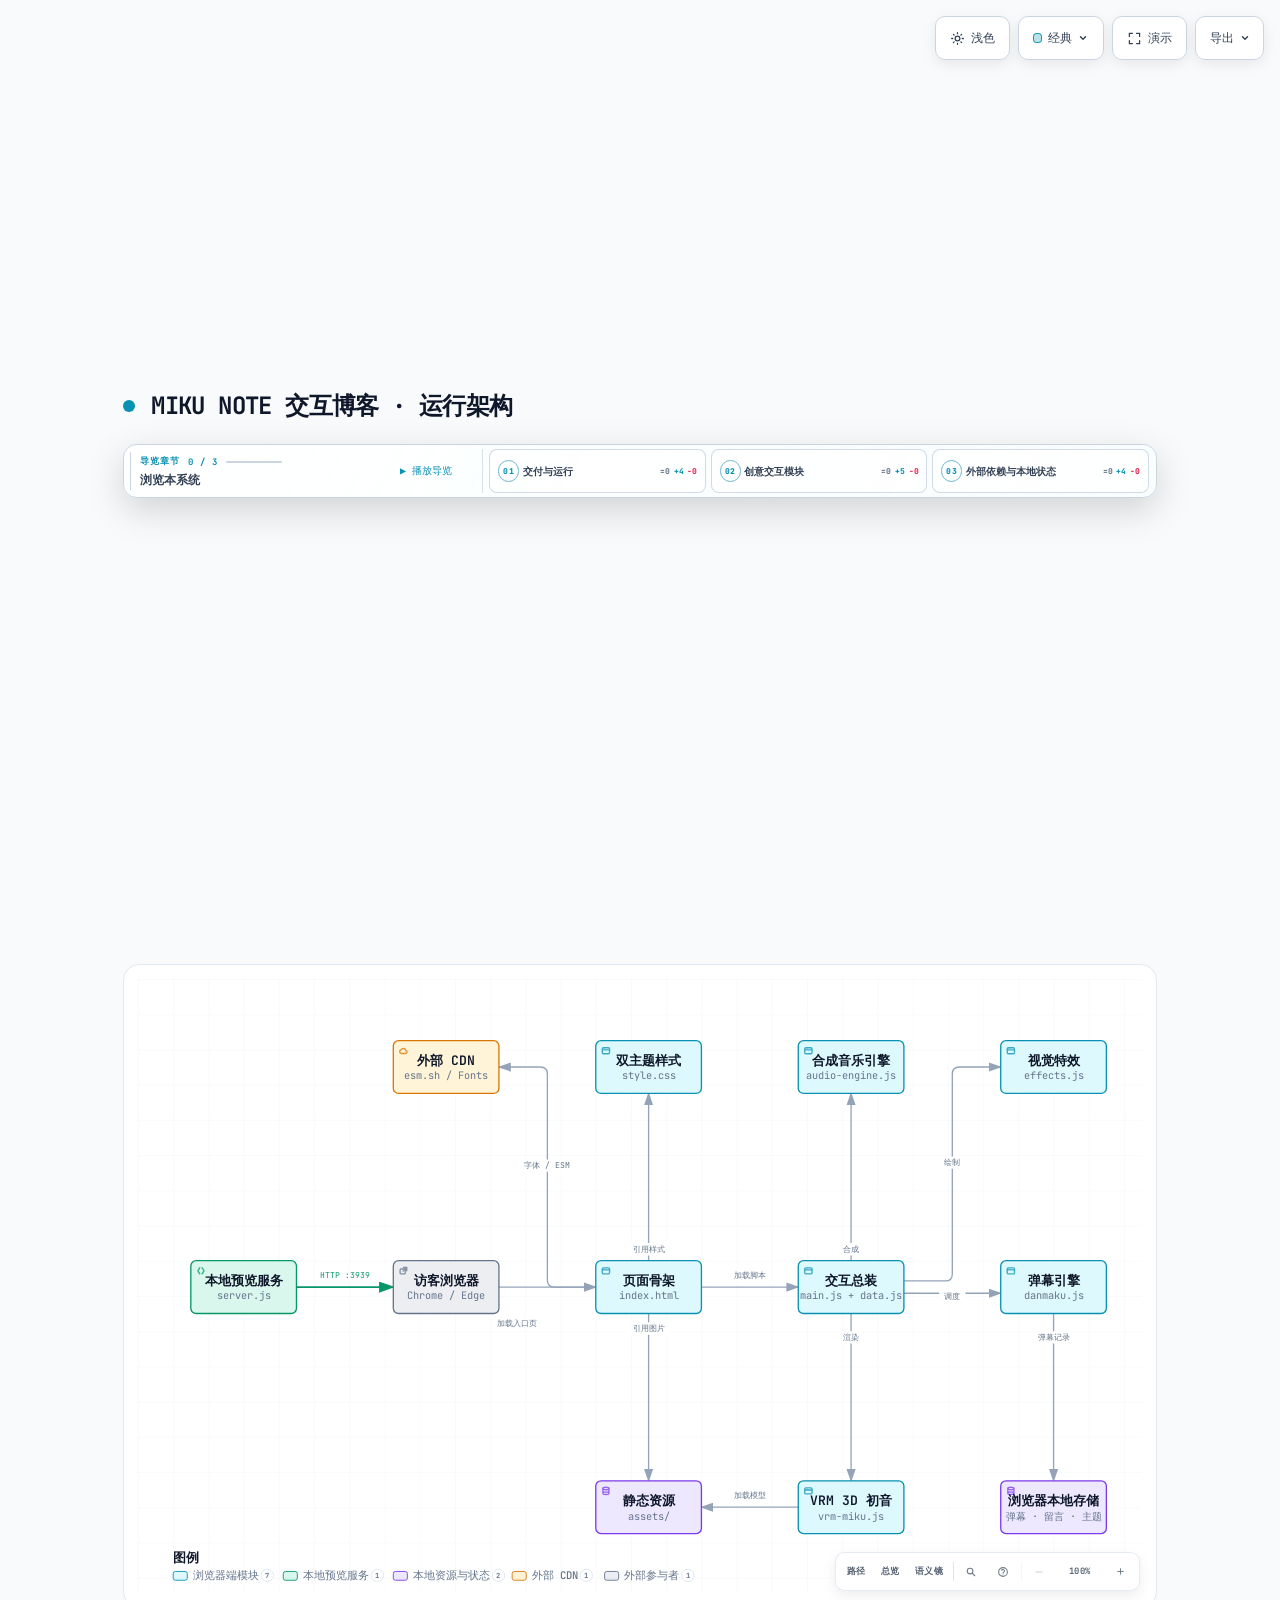
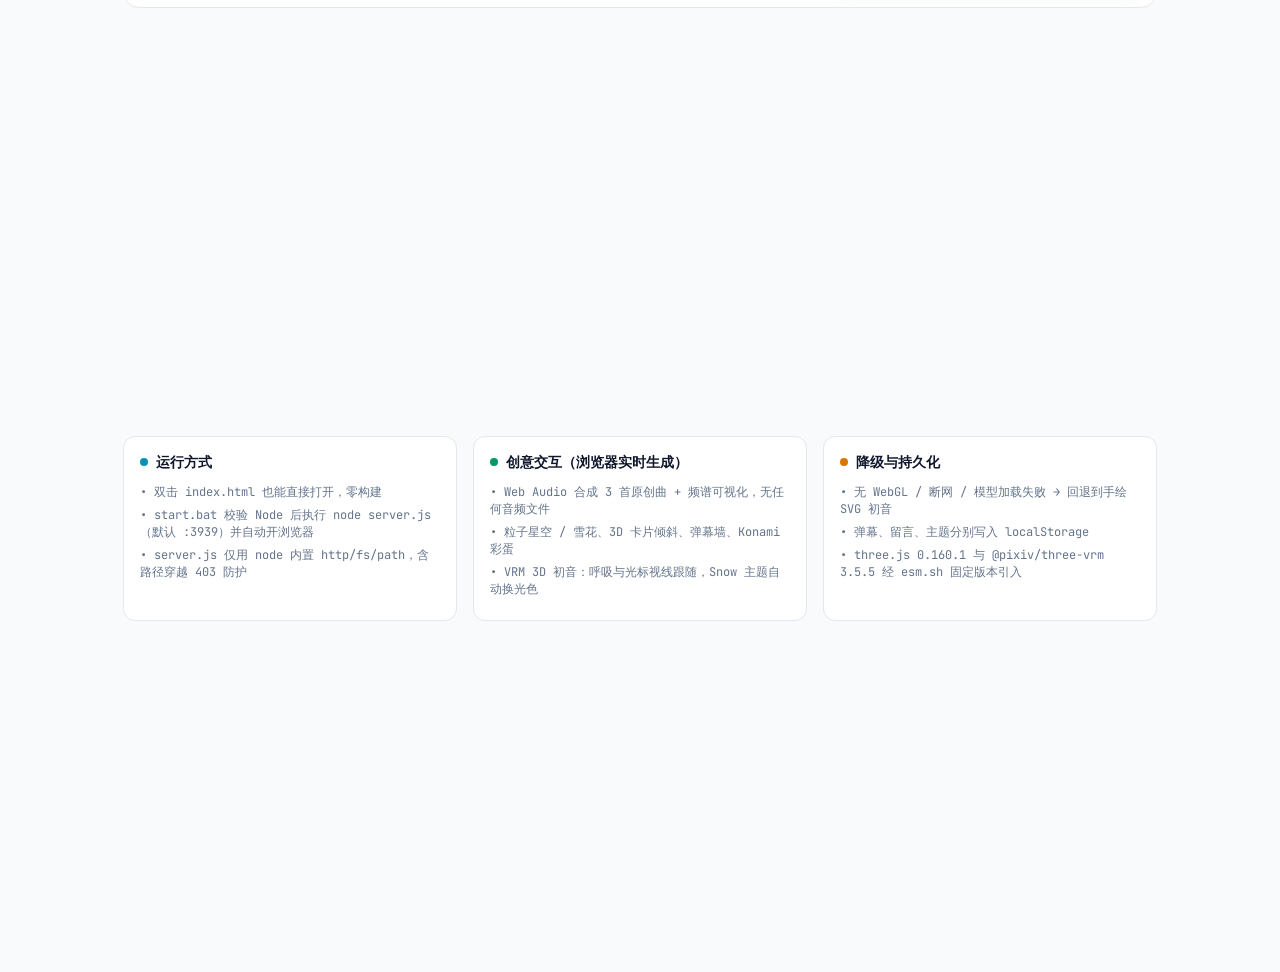
==== docs/architecture.html @ c1869e44 "初始化：MIKU NOTE 初音未来主题交互博客 零构建静态站点：index.html + css/style.css + 5 个 JS 模块（音乐合成/特效/弹幕/总装/VRM 3D）， asset" ====
<!DOCTYPE html>
<html lang="en" data-theme="dark" data-preset="classic">
<head>
  <meta charset="UTF-8">
  <meta name="viewport" content="width=device-width, initial-scale=1.0">
  <meta name="generator" content="archify 2.14.0">
  <title>MIKU NOTE 交互博客 · 运行架构 Diagram</title>
  <script>
    // Resolve the theme before first paint so light-preference users don't
    // see a dark flash. The toolbar script below re-applies with UI state.
    (function () {
      try {
        var theme = null;
        try {
          var param = new URLSearchParams(window.location.search).get('theme');
          if (param === 'light' || param === 'dark') theme = param;
          if (new URLSearchParams(window.location.search).get('embed') === '1') {
            document.documentElement.setAttribute('data-embed', 'true');
          }
          if (new URLSearchParams(window.location.search).get('present') === '1') {
            document.documentElement.setAttribute('data-present', 'true');
          }
        } catch (_) {}
        if (!theme) {
          try { theme = localStorage.getItem('archify-theme'); } catch (_) {}
        }
        if (theme !== 'light' && theme !== 'dark') {
          theme = window.matchMedia('(prefers-color-scheme: light)').matches ? 'light' : 'dark';
        }
        document.documentElement.setAttribute('data-theme', theme);
      } catch (_) {}
    })();
  </script>
  <!-- Async font load: a blackholed network must not block first paint.
       The body font stack falls back to system monospace until it lands. -->
  <link rel="preconnect" href="https://fonts.gstatic.com" crossorigin>
  <link href="https://fonts.googleapis.com/css2?family=JetBrains+Mono:wght@400;500;600;700&display=swap"
        rel="stylesheet" media="print" onload="this.media='all'">
  <noscript>
    <link href="https://fonts.googleapis.com/css2?family=JetBrains+Mono:wght@400;500;600;700&display=swap" rel="stylesheet">
  </noscript>
  <style>
    /* ==========================================================
       THEME VARIABLES — switch by toggling [data-theme] on <html>
       ========================================================== */
    :root,
    [data-theme="dark"] {
      --bg: #020617;
      --grid: #1e293b;
      --text: #ffffff;
      --text-muted: #94a3b8;
      --text-dim: #475569;
      /* UI chrome and menu hints need more contrast than SVG .t-dim accents */
      --text-faint: #7d8da1;

      --panel: rgba(15, 23, 42, 0.5);
      --panel-border: #1e293b;
      --lane-fill: rgba(15, 23, 42, 0.22);
      --lane-stroke: #334155;

      --arrow: #64748b;
      --arrow-emphasis: #34d399;

      /* Opaque mask color used behind semi-transparent component fills
         so the arrows drawn underneath are properly hidden. */
      --mask: #0f172a;

      --frontend-fill:    rgba(8, 51, 68, 0.4);
      --frontend-stroke:  #22d3ee;
      --backend-fill:     rgba(6, 78, 59, 0.4);
      --backend-stroke:   #34d399;
      --database-fill:    rgba(76, 29, 149, 0.4);
      --database-stroke:  #a78bfa;
      --cloud-fill:       rgba(120, 53, 15, 0.3);
      --cloud-stroke:     #fbbf24;
      --security-fill:    rgba(136, 19, 55, 0.4);
      --security-stroke:  #fb7185;
      --messagebus-fill:  rgba(251, 146, 60, 0.3);
      --messagebus-stroke:#fb923c;
      --external-fill:    rgba(30, 41, 59, 0.5);
      --external-stroke:  #94a3b8;

      --toolbar-bg:       rgba(15, 23, 42, 0.8);
      --toolbar-border:   #334155;
      --toolbar-text:     #e2e8f0;
      --toolbar-hover:    rgba(15, 23, 42, 0.95);
      --toolbar-menu-bg:  #0f172a;
    }

    [data-theme="light"] {
      --bg: #f8fafc;
      --grid: #e2e8f0;
      --text: #0f172a;
      --text-muted: #64748b;
      --text-dim: #94a3b8;
      --text-faint: #64748b;

      --panel: #ffffff;
      --panel-border: #e2e8f0;
      --lane-fill: rgba(248, 250, 252, 0.65);
      --lane-stroke: #cbd5e1;

      --arrow: #94a3b8;
      --arrow-emphasis: #059669;

      --mask: #ffffff;

      --frontend-fill:    rgba(34, 211, 238, 0.15);
      --frontend-stroke:  #0891b2;
      --backend-fill:     rgba(52, 211, 153, 0.18);
      --backend-stroke:   #059669;
      --database-fill:    rgba(167, 139, 250, 0.2);
      --database-stroke:  #7c3aed;
      --cloud-fill:       rgba(251, 191, 36, 0.18);
      --cloud-stroke:     #d97706;
      --security-fill:    rgba(251, 113, 133, 0.15);
      --security-stroke:  #e11d48;
      --messagebus-fill:  rgba(251, 146, 60, 0.15);
      --messagebus-stroke:#ea580c;
      --external-fill:    rgba(148, 163, 184, 0.18);
      --external-stroke:  #64748b;

      --toolbar-bg:       rgba(255, 255, 255, 0.92);
      --toolbar-border:   #cbd5e1;
      --toolbar-text:     #334155;
      --toolbar-hover:    #ffffff;
      --toolbar-menu-bg:  #ffffff;
    }

    /* ==========================================================
       SIGNAL FLOW — an opt-in, motion-forward visual preset.
       The variables also target a standalone exported SVG, whose
       root carries data-preset and data-theme directly.
       ========================================================== */
    [data-preset="signal-flow"][data-theme="dark"] {
      --bg: #030711;
      --grid: #15233a;
      --panel: rgba(6, 14, 28, 0.78);
      --panel-border: #1d3350;
      --lane-fill: rgba(9, 22, 40, 0.5);
      --lane-stroke: #2c4564;
      --text: #f5fbff;
      --text-muted: #9eb0c7;
      --text-dim: #52667f;
      --text-faint: #7890ad;
      --mask: #07101e;
      --frontend-fill: rgba(6, 182, 212, 0.14);
      --frontend-stroke: #67e8f9;
      --backend-fill: rgba(16, 185, 129, 0.14);
      --backend-stroke: #5eead4;
      --database-fill: rgba(139, 92, 246, 0.16);
      --database-stroke: #c4b5fd;
      --cloud-fill: rgba(245, 158, 11, 0.13);
      --cloud-stroke: #fcd34d;
      --security-fill: rgba(244, 63, 94, 0.13);
      --security-stroke: #fda4af;
      --messagebus-fill: rgba(249, 115, 22, 0.13);
      --messagebus-stroke: #fdba74;
      --external-fill: rgba(71, 85, 105, 0.24);
      --external-stroke: #a5b4c7;
      --arrow: #7890ad;
      --arrow-emphasis: #2dd4bf;
      --toolbar-bg: rgba(7, 16, 30, 0.86);
      --toolbar-border: #29415f;
      --toolbar-menu-bg: #07101e;
    }

    [data-preset="signal-flow"][data-theme="light"] {
      --bg: #f4f9fc;
      --grid: #d4e5ee;
      --panel: rgba(255, 255, 255, 0.82);
      --panel-border: #bfd5e2;
      --lane-fill: rgba(232, 243, 248, 0.62);
      --lane-stroke: #a9c5d5;
      --text: #102638;
      --text-muted: #587287;
      --text-dim: #8aa2b4;
      --text-faint: #668397;
      --mask: #ffffff;
      --frontend-fill: rgba(6, 182, 212, 0.09);
      --frontend-stroke: #0789a1;
      --backend-fill: rgba(5, 150, 105, 0.09);
      --backend-stroke: #087f69;
      --database-fill: rgba(124, 58, 237, 0.09);
      --database-stroke: #7254c7;
      --cloud-fill: rgba(217, 119, 6, 0.08);
      --cloud-stroke: #b9670b;
      --security-fill: rgba(225, 29, 72, 0.08);
      --security-stroke: #c53a59;
      --messagebus-fill: rgba(234, 88, 12, 0.08);
      --messagebus-stroke: #c65f27;
      --external-fill: rgba(100, 116, 139, 0.1);
      --external-stroke: #607a8c;
      --arrow: #7b97aa;
      --arrow-emphasis: #0d9488;
    }

    /* ==========================================================
       BLUEPRINT — a review-first drafting preset for deployment,
       infrastructure, and technical design documentation. It keeps
       the same semantic palette and geometry while trading glow for
       precise grid contrast, squared materials, and drafting marks.
       ========================================================== */
    [data-preset="blueprint"][data-theme="dark"] {
      --bg: #06131f;
      --grid: #17425a;
      --panel: rgba(7, 27, 43, 0.9);
      --panel-border: #27627f;
      --lane-fill: rgba(10, 43, 66, 0.36);
      --lane-stroke: #34799a;
      --text: #e3f6ff;
      --text-muted: #91b8ca;
      --text-dim: #557e92;
      --text-faint: #739caf;
      --mask: #0a2031;
      --frontend-fill: rgba(26, 157, 193, 0.14);
      --frontend-stroke: #66d9ef;
      --backend-fill: rgba(31, 155, 124, 0.13);
      --backend-stroke: #69dfbd;
      --database-fill: rgba(120, 105, 196, 0.14);
      --database-stroke: #b4a8ff;
      --cloud-fill: rgba(197, 145, 43, 0.13);
      --cloud-stroke: #ffd166;
      --security-fill: rgba(199, 76, 104, 0.13);
      --security-stroke: #ff8da1;
      --messagebus-fill: rgba(207, 112, 49, 0.13);
      --messagebus-stroke: #ffad66;
      --external-fill: rgba(84, 119, 139, 0.18);
      --external-stroke: #a7cad9;
      --arrow: #78a3b7;
      --arrow-emphasis: #64dfc1;
      --toolbar-bg: rgba(7, 28, 45, 0.92);
      --toolbar-border: #34799a;
      --toolbar-text: #d8f3ff;
      --toolbar-hover: rgba(18, 58, 83, 0.95);
      --toolbar-menu-bg: #0a2031;
    }

    [data-preset="blueprint"][data-theme="light"] {
      --bg: #edf7fa;
      --grid: #b5d5e1;
      --panel: rgba(249, 253, 255, 0.94);
      --panel-border: #78aabd;
      --lane-fill: rgba(210, 232, 240, 0.42);
      --lane-stroke: #83b2c4;
      --text: #123344;
      --text-muted: #4e7486;
      --text-dim: #86a6b4;
      --text-faint: #668c9d;
      --mask: #f9fdff;
      --frontend-fill: rgba(8, 145, 178, 0.08);
      --frontend-stroke: #087f9c;
      --backend-fill: rgba(5, 128, 101, 0.08);
      --backend-stroke: #08755f;
      --database-fill: rgba(100, 75, 180, 0.08);
      --database-stroke: #6757a8;
      --cloud-fill: rgba(181, 120, 15, 0.08);
      --cloud-stroke: #a86609;
      --security-fill: rgba(190, 48, 80, 0.07);
      --security-stroke: #b32f50;
      --messagebus-fill: rgba(196, 81, 22, 0.07);
      --messagebus-stroke: #b65120;
      --external-fill: rgba(79, 112, 128, 0.08);
      --external-stroke: #506f7e;
      --arrow: #6d93a5;
      --arrow-emphasis: #087f69;
      --toolbar-bg: rgba(247, 252, 254, 0.94);
      --toolbar-border: #8ab5c5;
      --toolbar-text: #294f61;
      --toolbar-hover: #ffffff;
      --toolbar-menu-bg: #f9fdff;
    }

    /* ==========================================================
       EDITORIAL — a warm, publication-minded preset for design
       reviews, launch notes, and documentation. The diagram keeps
       the same semantic palette and exact geometry, but trades
       software chrome for paper, ink, ruled structure, and one
       restrained vermilion accent.
       ========================================================== */
    [data-preset="editorial"][data-theme="dark"] {
      --bg: #181611;
      --grid: #39342a;
      --panel: rgba(35, 31, 24, 0.96);
      --panel-border: #625a4a;
      --lane-fill: rgba(52, 46, 35, 0.46);
      --lane-stroke: #726957;
      --text: #f4eddf;
      --text-muted: #b9ae9b;
      --text-dim: #776e60;
      --text-faint: #9d917e;
      --mask: #231f18;
      --frontend-fill: rgba(43, 133, 142, 0.16);
      --frontend-stroke: #7fc6c7;
      --backend-fill: rgba(63, 132, 92, 0.16);
      --backend-stroke: #8fc29e;
      --database-fill: rgba(117, 91, 141, 0.17);
      --database-stroke: #c0a4d0;
      --cloud-fill: rgba(170, 119, 49, 0.16);
      --cloud-stroke: #d8ad68;
      --security-fill: rgba(157, 69, 65, 0.17);
      --security-stroke: #df9085;
      --messagebus-fill: rgba(174, 79, 42, 0.16);
      --messagebus-stroke: #df946f;
      --external-fill: rgba(126, 115, 96, 0.18);
      --external-stroke: #b8ad99;
      --arrow: #948978;
      --arrow-emphasis: #dd6b3d;
      --toolbar-bg: rgba(35, 31, 24, 0.92);
      --toolbar-border: #625a4a;
      --toolbar-text: #eee5d5;
      --toolbar-hover: #302a20;
      --toolbar-menu-bg: #231f18;
    }

    [data-preset="editorial"][data-theme="light"] {
      --bg: #f2eee5;
      --grid: #d8d0c2;
      --panel: rgba(251, 248, 241, 0.97);
      --panel-border: #c4b9a6;
      --lane-fill: rgba(229, 221, 207, 0.42);
      --lane-stroke: #b8aa94;
      --text: #242018;
      --text-muted: #6f6658;
      --text-dim: #a09788;
      --text-faint: #817767;
      --mask: #fbf8f1;
      --frontend-fill: rgba(31, 117, 126, 0.09);
      --frontend-stroke: #287e84;
      --backend-fill: rgba(42, 119, 75, 0.09);
      --backend-stroke: #397b53;
      --database-fill: rgba(105, 75, 130, 0.09);
      --database-stroke: #765d86;
      --cloud-fill: rgba(157, 103, 31, 0.1);
      --cloud-stroke: #9a671f;
      --security-fill: rgba(153, 58, 52, 0.09);
      --security-stroke: #9e463f;
      --messagebus-fill: rgba(182, 70, 27, 0.09);
      --messagebus-stroke: #ad4b25;
      --external-fill: rgba(101, 91, 75, 0.09);
      --external-stroke: #746b5e;
      --arrow: #8a806f;
      --arrow-emphasis: #bb4c23;
      --toolbar-bg: rgba(251, 248, 241, 0.94);
      --toolbar-border: #c4b9a6;
      --toolbar-text: #40392f;
      --toolbar-hover: #fffdf8;
      --toolbar-menu-bg: #fbf8f1;
    }

    * { margin: 0; padding: 0; box-sizing: border-box; }

    body {
      font-family: 'JetBrains Mono', ui-monospace, SFMono-Regular, Menlo, Consolas, 'DejaVu Sans Mono', 'Liberation Mono', 'Noto Sans Mono CJK SC', 'PingFang SC', 'Hiragino Sans GB', 'Microsoft YaHei', monospace;
      background: var(--bg);
      min-height: 100vh;
      padding: 2rem;
      color: var(--text);
      transition: background 0.2s ease, color 0.2s ease;
    }

    html[data-preset="signal-flow"] body {
      background-image:
        radial-gradient(circle at 18% -8%, rgba(34, 211, 238, 0.14), transparent 34rem),
        radial-gradient(circle at 92% 18%, rgba(139, 92, 246, 0.12), transparent 30rem);
      background-attachment: fixed;
    }
    html[data-preset="signal-flow"][data-theme="light"] body {
      background-image:
        radial-gradient(circle at 18% -8%, rgba(6, 182, 212, 0.12), transparent 34rem),
        radial-gradient(circle at 92% 18%, rgba(139, 92, 246, 0.08), transparent 30rem);
    }
    html[data-preset="blueprint"] body {
      background-image:
        linear-gradient(var(--grid) 1px, transparent 1px),
        linear-gradient(90deg, var(--grid) 1px, transparent 1px);
      background-size: 32px 32px;
      background-position: -1px -1px;
      background-attachment: fixed;
    }
    html[data-preset="editorial"] body {
      background-image:
        linear-gradient(90deg, transparent 0, transparent 5.4rem, color-mix(in srgb, var(--security-stroke) 18%, transparent) 5.4rem, color-mix(in srgb, var(--security-stroke) 18%, transparent) calc(5.4rem + 1px), transparent calc(5.4rem + 1px)),
        repeating-linear-gradient(0deg, transparent 0, transparent 31px, color-mix(in srgb, var(--grid) 36%, transparent) 31px, color-mix(in srgb, var(--grid) 36%, transparent) 32px);
      background-attachment: fixed;
    }

    /* Gallery/embed mode keeps the generated artifact as the source of truth
       while presenting only its diagram surface inside a proof card. */
    html[data-embed="true"] body {
      min-height: 0;
      padding: 0;
      overflow: hidden;
      background: var(--bg);
      background-image: none;
    }
    html[data-embed="true"] .toolbar,
    html[data-embed="true"] .header,
    html[data-embed="true"] .cards,
    html[data-embed="true"] .diagram-nav,
    html[data-embed="true"] .overview-map,
    html[data-embed="true"] .focus-chip,
    html[data-embed="true"] .route-probe,
    html[data-embed="true"] .semantic-lens,
    html[data-embed="true"] .diagram-guide,
    html[data-embed="true"] .node-finder,
    html[data-embed="true"] .guided-views { display: none !important; }
    html[data-embed="true"] .container { max-width: none; }
    html[data-embed="true"] .diagram-container {
      padding: 0.5rem;
      border: 0;
      border-radius: 0;
      box-shadow: none;
    }
    html[data-embed="true"] .diagram-container svg { min-width: 0; }

    /* Share Chapter Cue lives in the HTML viewer layer, not inside the SVG.
       It gives one-shot embeds a title, authored note, truthful stop order,
       and lifecycle state while canonical diagram geometry stays untouched. */
    .share-chapter-cue { display: none; }
    html[data-embed="true"][data-share-playback="true"] .share-chapter-cue:not([hidden]),
    html[data-embed="true"][data-share-moment="true"] .share-chapter-cue:not([hidden]) {
      position: absolute;
      z-index: 18;
      top: 0.85rem;
      left: 50%;
      display: grid;
      grid-template-columns: auto minmax(9rem, 13.5rem) minmax(0, 1fr);
      align-items: center;
      gap: 0.45rem 0.85rem;
      width: min(52rem, calc(100% - 1.5rem));
      min-height: 3.35rem;
      padding: 0.55rem 0.75rem 0.65rem;
      overflow: hidden;
      border: 1px solid color-mix(in srgb, var(--frontend-stroke) 42%, var(--toolbar-border));
      border-radius: 0.75rem;
      background:
        linear-gradient(115deg, color-mix(in srgb, var(--frontend-fill) 52%, transparent), transparent 45%),
        color-mix(in srgb, var(--toolbar-menu-bg) 92%, transparent);
      color: var(--toolbar-text);
      box-shadow: 0 14px 42px rgba(0, 0, 0, 0.3), inset 0 1px 0 rgba(255, 255, 255, 0.045);
      backdrop-filter: blur(16px);
      pointer-events: none;
      animation: archify-share-cue-enter 280ms cubic-bezier(0.22, 1, 0.36, 1) both;
    }
    html[data-preset="blueprint"] .share-chapter-cue {
      border-radius: 0.2rem;
      background:
        linear-gradient(90deg, color-mix(in srgb, var(--frontend-fill) 46%, transparent), transparent 36%),
        var(--toolbar-menu-bg);
      box-shadow: 0 10px 28px rgba(0, 0, 0, 0.2);
      backdrop-filter: none;
    }
    html[data-preset="editorial"] .share-chapter-cue {
      border-color: var(--panel-border);
      background:
        linear-gradient(90deg, color-mix(in srgb, var(--security-fill) 58%, transparent), transparent 42%),
        var(--toolbar-menu-bg);
      box-shadow: 0 10px 30px color-mix(in srgb, #000 18%, transparent);
      backdrop-filter: none;
    }
    html[data-preset="editorial"] .share-chapter-state { color: var(--arrow-emphasis); }
    html[data-preset="editorial"] .share-chapter-state::before {
      border-radius: 0;
      box-shadow: none;
      transform: rotate(45deg) scale(0.8);
    }
    .share-chapter-index {
      display: grid;
      gap: 0.12rem;
      min-width: 5rem;
      padding-right: 0.75rem;
      border-right: 1px solid var(--toolbar-border);
    }
    .share-chapter-state {
      display: inline-flex;
      align-items: center;
      gap: 0.36rem;
      color: var(--frontend-stroke);
      font-size: 0.5rem;
      font-weight: 800;
      letter-spacing: 0.14em;
      text-transform: uppercase;
    }
    .share-chapter-state::before {
      width: 0.38rem;
      height: 0.38rem;
      border-radius: 50%;
      background: currentColor;
      box-shadow: 0 0 10px currentColor;
      content: '';
    }
    .share-chapter-cue[data-state="playing"] .share-chapter-state::before {
      animation: archify-share-cue-pulse 1.15s ease-in-out infinite;
    }
    .share-chapter-count {
      color: var(--text-faint);
      font-size: 0.5rem;
      font-weight: 700;
      letter-spacing: 0.08em;
      text-transform: uppercase;
    }
    .share-chapter-copy { min-width: 0; }
    .share-chapter-copy strong,
    .share-chapter-copy small,
    .share-chapter-route {
      display: block;
      overflow: hidden;
      text-overflow: ellipsis;
      white-space: nowrap;
    }
    .share-chapter-copy strong {
      color: var(--toolbar-text);
      font-size: 0.6875rem;
      line-height: 1.35;
    }
    .share-chapter-copy small {
      margin-top: 0.08rem;
      color: var(--text-muted);
      font-size: 0.5rem;
      line-height: 1.35;
    }
    .share-chapter-route {
      color: color-mix(in srgb, var(--frontend-stroke) 76%, var(--text-muted));
      font-size: 0.5625rem;
      font-weight: 650;
      letter-spacing: 0.015em;
      text-align: right;
    }
    .share-chapter-progress {
      position: absolute;
      right: 0;
      bottom: 0;
      left: 0;
      height: 2px;
      overflow: hidden;
      background: color-mix(in srgb, var(--toolbar-border) 72%, transparent);
    }
    .share-chapter-progress span {
      display: block;
      width: 100%;
      height: 100%;
      background: linear-gradient(90deg, var(--frontend-stroke), var(--database-stroke));
      box-shadow: 0 0 12px var(--frontend-stroke);
      transform: scaleX(0);
      transform-origin: left center;
    }

    /* Presentation Stage is a viewer-only layer: it gives the live diagram
       the viewport while keeping guided views, theme, focus, and exports real.
       Embed mode wins when both query parameters are present. */
    html[data-present="true"]:not([data-embed="true"]) body {
      height: 100dvh;
      min-height: 0;
      padding: 1rem;
      overflow: hidden;
    }
    html[data-present="true"]:not([data-embed="true"]) .container {
      display: flex;
      flex-direction: column;
      gap: 0.75rem;
      width: 100%;
      max-width: none;
      height: calc(100dvh - 2rem);
    }
    html[data-present="true"]:not([data-embed="true"]) .header {
      flex: none;
      min-width: 0;
      margin: 0;
      padding-right: 23rem;
    }
    html[data-present="true"]:not([data-embed="true"]) .header-row { margin-bottom: 0.25rem; }
    html[data-present="true"]:not([data-embed="true"]) .subtitle {
      overflow: hidden;
      text-overflow: ellipsis;
      white-space: nowrap;
    }
    html[data-present="true"]:not([data-embed="true"]) .guided-views {
      flex: none;
      margin-bottom: 0;
    }
    html[data-present="true"]:not([data-embed="true"]) .diagram-container {
      display: flex;
      flex: 1 1 auto;
      align-items: center;
      justify-content: center;
      min-height: 0;
      padding: 0.75rem;
    }
    html[data-present="true"]:not([data-embed="true"]) .diagram-container > svg {
      width: 100%;
      height: 100%;
      min-width: 0;
    }
    html[data-present="true"]:not([data-embed="true"]) .cards { display: none; }
    html[data-present="true"]:not([data-embed="true"]) #btn-present {
      border-color: var(--frontend-stroke);
      color: var(--frontend-stroke);
    }

    /* The reader owns only the outer scale. Wide diagrams keep one authored
       SVG/viewBox while the runtime chooses a desktop width from the actual
       vertical budget. This avoids device-specific files and breakpoint
       jumps between a laptop and a tall monitor. */
    .container {
      width: 100%;
      max-width: var(--archify-reader-width, 1440px);
      margin: 0 auto;
    }
    @media (min-width: 768px) and (max-height: 920px) {
      .header { margin-bottom: 1rem; }
      .diagram-container { padding: 1rem; }
      .cards { margin-top: 1rem; }
      .card { padding: 1rem; }
    }

    .header { margin-bottom: 1.5rem; padding-right: 29.5rem; }

    html[data-preset="signal-flow"] .header,
    html[data-preset="blueprint"] .header,
    html[data-preset="editorial"] .header { padding-right: 29.5rem; }

    .header-row {
      display: flex;
      align-items: center;
      gap: 1rem;
      margin-bottom: 0.5rem;
    }

    .pulse-dot {
      width: 12px;
      height: 12px;
      background: var(--frontend-stroke);
      border-radius: 50%;
      animation: none;
    }

    html[data-motion-capable="true"] .pulse-dot { animation: pulse 2s infinite; }

    @keyframes pulse {
      0%, 100% { opacity: 1; }
      50% { opacity: 0.5; }
    }

    h1 {
      font-size: 1.5rem;
      font-weight: 700;
      letter-spacing: -0.025em;
    }

    .subtitle {
      color: var(--text-muted);
      font-size: 0.875rem;
      margin-left: 1.75rem;
    }

    html[data-preset="signal-flow"] .header-row::after {
      content: "SIGNAL FLOW";
      margin-left: auto;
      color: var(--frontend-stroke);
      border: 1px solid var(--frontend-stroke);
      border-radius: 999px;
      padding: 0.28rem 0.6rem;
      font-size: 0.625rem;
      letter-spacing: 0.12em;
      opacity: 0.82;
      box-shadow: 0 0 20px rgba(34, 211, 238, 0.12);
      white-space: nowrap;
    }

    html[data-preset="blueprint"] .pulse-dot {
      width: 10px;
      height: 10px;
      border: 1px solid var(--frontend-stroke);
      border-radius: 1px;
      background: transparent;
      box-shadow: inset 0 0 0 2px var(--bg);
      transform: rotate(45deg);
      animation: none;
    }
    html[data-preset="blueprint"] .header-row::after {
      content: "BLUEPRINT / REV 01";
      margin-left: auto;
      padding: 0.28rem 0.55rem;
      border-top: 1px solid var(--frontend-stroke);
      border-bottom: 1px solid var(--frontend-stroke);
      color: var(--frontend-stroke);
      font-size: 0.5625rem;
      font-weight: 700;
      letter-spacing: 0.14em;
      white-space: nowrap;
    }

    html[data-preset="editorial"] h1,
    html[data-preset="editorial"] .card h3 {
      font-family: Georgia, 'Times New Roman', 'Songti SC', STSong, serif;
      letter-spacing: -0.02em;
    }
    html[data-preset="editorial"] h1 { font-size: 1.72rem; font-weight: 600; }
    html[data-preset="editorial"] .pulse-dot {
      width: 9px;
      height: 9px;
      border: 1px solid var(--arrow-emphasis);
      border-radius: 0;
      background: var(--arrow-emphasis);
      box-shadow: 0 0 0 3px color-mix(in srgb, var(--arrow-emphasis) 14%, transparent);
      transform: rotate(45deg);
      animation: none;
    }
    html[data-preset="editorial"] .header-row::after {
      content: "EDITORIAL / FIELD NOTE";
      margin-left: auto;
      padding: 0.32rem 0 0.24rem;
      border-bottom: 2px solid var(--arrow-emphasis);
      color: var(--arrow-emphasis);
      font-family: Georgia, 'Times New Roman', serif;
      font-size: 0.625rem;
      font-style: italic;
      font-weight: 600;
      letter-spacing: 0.08em;
      white-space: nowrap;
    }

    .diagram-container {
      background: var(--panel);
      border-radius: 1rem;
      border: 1px solid var(--panel-border);
      padding: 1.5rem;
      overflow: hidden;
      position: relative;
    }

    html[data-preset="signal-flow"] .diagram-container {
      position: relative;
      overflow: hidden;
      background: linear-gradient(180deg, rgba(8, 20, 38, 0.82), rgba(3, 8, 18, 0.94));
      box-shadow: inset 0 1px 0 rgba(255, 255, 255, 0.04), 0 28px 80px rgba(0, 0, 0, 0.34);
    }
    html[data-preset="signal-flow"][data-theme="light"] .diagram-container {
      background: linear-gradient(180deg, rgba(255, 255, 255, 0.9), rgba(237, 246, 250, 0.94));
      box-shadow: inset 0 1px 0 rgba(255, 255, 255, 0.72), 0 24px 60px rgba(45, 78, 99, 0.12);
    }
    html[data-preset="blueprint"] .diagram-container {
      border-color: var(--panel-border);
      border-radius: 0.35rem;
      background: var(--panel);
      box-shadow:
        inset 0 0 0 1px color-mix(in srgb, var(--panel-border) 34%, transparent),
        0 18px 48px rgba(0, 0, 0, 0.16);
    }
    html[data-preset="blueprint"] .diagram-container::after {
      content: "";
      position: absolute;
      z-index: 10;
      inset: 0.7rem;
      pointer-events: none;
      background:
        linear-gradient(var(--frontend-stroke), var(--frontend-stroke)) left top / 1.35rem 1px no-repeat,
        linear-gradient(var(--frontend-stroke), var(--frontend-stroke)) left top / 1px 1.35rem no-repeat,
        linear-gradient(var(--frontend-stroke), var(--frontend-stroke)) right top / 1.35rem 1px no-repeat,
        linear-gradient(var(--frontend-stroke), var(--frontend-stroke)) right top / 1px 1.35rem no-repeat,
        linear-gradient(var(--frontend-stroke), var(--frontend-stroke)) left bottom / 1.35rem 1px no-repeat,
        linear-gradient(var(--frontend-stroke), var(--frontend-stroke)) left bottom / 1px 1.35rem no-repeat,
        linear-gradient(var(--frontend-stroke), var(--frontend-stroke)) right bottom / 1.35rem 1px no-repeat,
        linear-gradient(var(--frontend-stroke), var(--frontend-stroke)) right bottom / 1px 1.35rem no-repeat;
      opacity: 0.58;
    }
    html[data-preset="editorial"] .diagram-container {
      overflow: hidden;
      border-color: var(--panel-border);
      border-radius: 0.38rem;
      background:
        linear-gradient(90deg, color-mix(in srgb, var(--security-fill) 58%, transparent), transparent 12%),
        var(--panel);
      box-shadow:
        0 1px 0 color-mix(in srgb, var(--text) 6%, transparent),
        0 18px 48px color-mix(in srgb, #000 19%, transparent);
    }
    html[data-preset="editorial"] .diagram-container::after {
      position: absolute;
      z-index: 10;
      top: 0.72rem;
      right: 1.25rem;
      padding: 0.2rem 0.52rem;
      border: 1px solid var(--panel-border);
      background: var(--panel);
      color: var(--arrow-emphasis);
      content: "ARCHIFY / PLATE 04";
      font-family: Georgia, 'Times New Roman', serif;
      font-size: 0.52rem;
      font-style: italic;
      font-weight: 600;
      letter-spacing: 0.09em;
      pointer-events: none;
    }
    html[data-embed="true"][data-preset="editorial"] .diagram-container::after { display: none; }
    html[data-motion-capable="true"][data-preset="signal-flow"][data-ambient-motion="running"] .diagram-container::before {
      content: "";
      position: absolute;
      inset: 0;
      pointer-events: none;
      background: linear-gradient(115deg, transparent 28%, rgba(103, 232, 249, 0.035) 48%, transparent 68%);
      transform: translateX(-70%);
      animation: archify-signal-scan 4.8s ease-in-out 1 both;
    }

    /* Motion Governor gives the reader a real static state and gives the
       strongest semantic action the only motion budget. Atmosphere resets to
       its authored base instead of freezing mid-cycle. Static artifacts never
       start a decorative pulse or scan. */
    html:not([data-motion-capable="true"]) svg[data-animation="trace"] [data-animate] {
      animation: none !important;
    }
    html[data-motion="still"] .pulse-dot,
    html[data-motion="still"] .diagram-container::before,
    html[data-motion="still"] svg[data-animation="trace"] [data-animate],
    html[data-motion-owner] .pulse-dot,
    html[data-motion-owner] .diagram-container::before,
    html[data-motion-owner] svg[data-animation="trace"] [data-animate],
    html[data-embed="true"] .pulse-dot,
    html[data-embed="true"] .diagram-container::before,
    html[data-share-playback="true"] .pulse-dot,
    html[data-share-playback="true"] .diagram-container::before,
    html[data-document-hidden="true"] .pulse-dot,
    html[data-document-hidden="true"] .diagram-container::before,
    html[data-document-hidden="true"] svg[data-animation="trace"] [data-animate] {
      animation: none !important;
    }
    html[data-motion="still"] .diagram-container::before,
    html[data-motion-owner] .diagram-container::before,
    html[data-embed="true"] .diagram-container::before,
    html[data-share-playback="true"] .diagram-container::before {
      opacity: 0;
    }
    html[data-motion="still"] .guided-view-progress span,
    html[data-motion="still"] .guided-story-caption,
    html[data-motion="still"] .story-trail-flow,
    html[data-motion="still"] .intent-trace-flow,
    html[data-motion="still"] .route-probe-flow,
    html[data-motion="still"] .route-journey-flow,
    html[data-motion="still"] .semantic-lens-flow,
    html[data-motion="still"] .diagram-guide,
    html[data-motion="still"] [data-story-step],
    html[data-motion="still"] .overview-map-live,
    html[data-motion="still"] .guided-view-stop,
    html[data-motion="still"] .share-chapter-cue,
    html[data-motion="still"] .share-chapter-state::before,
    html[data-motion="still"] .share-chapter-progress span,
    html[data-document-hidden="true"] .guided-view-progress span,
    html[data-document-hidden="true"] .story-trail-flow,
    html[data-document-hidden="true"] .intent-trace-flow,
    html[data-document-hidden="true"] .route-probe-flow,
    html[data-document-hidden="true"] .route-journey-flow,
    html[data-document-hidden="true"] .semantic-lens-flow,
    html[data-document-hidden="true"] .diagram-guide,
    html[data-document-hidden="true"] [data-story-step],
    html[data-document-hidden="true"] .overview-map-live,
    html[data-document-hidden="true"] .guided-view-stop,
    html[data-document-hidden="true"] .share-chapter-cue,
    html[data-document-hidden="true"] .share-chapter-state::before,
    html[data-document-hidden="true"] .share-chapter-progress span {
      animation: none !important;
    }
    html[data-motion="still"] .guided-view-progress span {
      transform: scaleX(1) !important;
    }
    html[data-motion="still"] svg[data-story-playing="true"] .story-trail-flow {
      stroke-dasharray: none;
      stroke-dashoffset: 0;
      opacity: 0.55;
    }
    html[data-motion="still"] .intent-trace-flow,
    html[data-motion="still"] .route-probe-flow {
      stroke-dasharray: none;
      stroke-dashoffset: 0;
      opacity: 0.72;
    }
    html[data-motion="still"] .route-journey-overlay,
    html[data-document-hidden="true"] .route-journey-overlay { display: none !important; }
    html[data-motion="still"] .relationship-pulse-overlay,
    html[data-motion="still"] .story-carrier-overlay,
    html[data-document-hidden="true"] .story-carrier-overlay { display: none !important; }
    html[data-motion="still"] .chapter-handoff-overlay { display: none !important; }
    html[data-motion="still"] .chapter-handoff-anchor { animation: none !important; }
    html[data-motion="still"] .guided-view-chapter,
    html[data-motion="still"] svg [data-node-id],
    html[data-motion="still"] svg [data-edge-from],
    html[data-motion="still"] svg [data-detail],
    html[data-motion="still"] svg [data-detail-anchor],
    html[data-motion="still"] svg [data-legend-hit],
    html[data-motion="still"] svg {
      transition: none !important;
    }

    svg {
      width: 100%;
      min-width: min(900px, 100%);
      display: block;
      transform-origin: 0 0;
      transition: transform 0.18s ease;
    }

    .diagram-container.is-camera-moving svg {
      transition: transform 0.42s cubic-bezier(0.22, 1, 0.36, 1);
    }
    .diagram-container.is-camera-transaction svg { transition: none; }
    .diagram-container.is-pannable { cursor: grab; }
    .diagram-container.is-panning { cursor: grabbing; user-select: none; }
    .diagram-container.is-panning svg { transition: none; }

    .diagram-nav {
      position: absolute;
      right: 1rem;
      bottom: 1rem;
      z-index: 12;
      display: inline-flex;
      align-items: center;
      max-width: calc(100% - 2rem);
      padding: 0.15rem;
      gap: 0;
      overflow-x: auto;
      border: 1px solid color-mix(in srgb, var(--toolbar-border) 48%, transparent);
      border-radius: 0.58rem;
      background: color-mix(in srgb, var(--toolbar-bg) 82%, transparent);
      box-shadow: 0 5px 14px rgba(0, 0, 0, 0.07);
      backdrop-filter: blur(10px);
      scrollbar-width: none;
    }
    .diagram-nav::-webkit-scrollbar { display: none; }
    .diagram-nav button,
    .focus-chip button,
    .guided-views button {
      border: 0;
      background: transparent;
      color: var(--toolbar-text);
      font: inherit;
      cursor: pointer;
    }
    .diagram-nav button {
      min-width: 2rem;
      height: 2rem;
      padding: 0 0.35rem;
      border-radius: 0.35rem;
      color: color-mix(in srgb, var(--toolbar-text) 68%, transparent);
      font-size: 0.56rem;
      font-weight: 600;
      letter-spacing: 0.02em;
      transition: background 0.15s, color 0.15s;
    }
    .diagram-nav button:hover,
    .diagram-nav button:focus-visible,
    .focus-chip button:hover,
    .focus-chip button:focus-visible,
    .guided-views button:hover,
    .guided-views button:focus-visible { background: var(--toolbar-hover); }
    .diagram-nav button:focus-visible,
    .focus-chip button:focus-visible,
    .guided-views button:focus-visible {
      outline: 2px solid var(--frontend-stroke);
      outline-offset: 1px;
    }
    .diagram-nav button:disabled { opacity: 0.38; cursor: default; }
    .diagram-nav button:disabled:hover { background: transparent; }
    .diagram-nav #btn-route-probe,
    .diagram-nav #btn-overview-map,
    .diagram-nav #btn-semantic-lens {
      min-width: auto;
      padding-inline: 0.5rem;
      color: color-mix(in srgb, var(--toolbar-text) 86%, transparent);
      font-weight: 650;
    }
    .diagram-nav #btn-node-finder,
    .diagram-nav [data-view="out"] {
      position: relative;
      margin-left: 0.25rem;
    }
    .diagram-nav #btn-node-finder::before,
    .diagram-nav [data-view="out"]::before {
      position: absolute;
      top: 0.4rem;
      bottom: 0.4rem;
      left: -0.13rem;
      width: 1px;
      background: color-mix(in srgb, var(--toolbar-border) 62%, transparent);
      content: "";
      pointer-events: none;
    }
    .diagram-nav-icon {
      display: block;
      width: 0.72rem;
      height: 0.72rem;
      margin: auto;
      background: currentColor;
      -webkit-mask-position: center;
      -webkit-mask-repeat: no-repeat;
      -webkit-mask-size: contain;
      mask-position: center;
      mask-repeat: no-repeat;
      mask-size: contain;
    }
    .diagram-nav-icon.find {
      -webkit-mask-image: url("data:image/svg+xml,%3Csvg xmlns='http://www.w3.org/2000/svg' viewBox='0 0 20 20'%3E%3Ccircle cx='8.5' cy='8.5' r='4.5' fill='none' stroke='black' stroke-width='1.8'/%3E%3Cpath d='m12 12 4 4' fill='none' stroke='black' stroke-width='1.8' stroke-linecap='round'/%3E%3C/svg%3E");
      mask-image: url("data:image/svg+xml,%3Csvg xmlns='http://www.w3.org/2000/svg' viewBox='0 0 20 20'%3E%3Ccircle cx='8.5' cy='8.5' r='4.5' fill='none' stroke='black' stroke-width='1.8'/%3E%3Cpath d='m12 12 4 4' fill='none' stroke='black' stroke-width='1.8' stroke-linecap='round'/%3E%3C/svg%3E");
    }
    .diagram-nav-icon.guide {
      -webkit-mask-image: url("data:image/svg+xml,%3Csvg xmlns='http://www.w3.org/2000/svg' viewBox='0 0 20 20'%3E%3Ccircle cx='10' cy='10' r='7' fill='none' stroke='black' stroke-width='1.7'/%3E%3Cpath d='M7.8 7.3a2.4 2.4 0 014.6.9c0 1.8-2.4 2-2.4 3.7M10 14.9h.01' fill='none' stroke='black' stroke-width='1.7' stroke-linecap='round'/%3E%3C/svg%3E");
      mask-image: url("data:image/svg+xml,%3Csvg xmlns='http://www.w3.org/2000/svg' viewBox='0 0 20 20'%3E%3Ccircle cx='10' cy='10' r='7' fill='none' stroke='black' stroke-width='1.7'/%3E%3Cpath d='M7.8 7.3a2.4 2.4 0 014.6.9c0 1.8-2.4 2-2.4 3.7M10 14.9h.01' fill='none' stroke='black' stroke-width='1.7' stroke-linecap='round'/%3E%3C/svg%3E");
    }
    .diagram-nav-icon.minus {
      -webkit-mask-image: url("data:image/svg+xml,%3Csvg xmlns='http://www.w3.org/2000/svg' viewBox='0 0 20 20'%3E%3Cpath d='M5 10h10' fill='none' stroke='black' stroke-width='1.8' stroke-linecap='round'/%3E%3C/svg%3E");
      mask-image: url("data:image/svg+xml,%3Csvg xmlns='http://www.w3.org/2000/svg' viewBox='0 0 20 20'%3E%3Cpath d='M5 10h10' fill='none' stroke='black' stroke-width='1.8' stroke-linecap='round'/%3E%3C/svg%3E");
    }
    .diagram-nav-icon.plus {
      -webkit-mask-image: url("data:image/svg+xml,%3Csvg xmlns='http://www.w3.org/2000/svg' viewBox='0 0 20 20'%3E%3Cpath d='M10 5v10M5 10h10' fill='none' stroke='black' stroke-width='1.8' stroke-linecap='round'/%3E%3C/svg%3E");
      mask-image: url("data:image/svg+xml,%3Csvg xmlns='http://www.w3.org/2000/svg' viewBox='0 0 20 20'%3E%3Cpath d='M10 5v10M5 10h10' fill='none' stroke='black' stroke-width='1.8' stroke-linecap='round'/%3E%3C/svg%3E");
    }
    .diagram-nav [data-view="reset"] {
      display: inline-flex;
      align-items: center;
      justify-content: center;
      gap: 0.2rem;
      min-width: 3.1rem;
      padding-inline: 0.35rem;
    }
    .diagram-nav [data-view="reset"][data-detail-visible] {
      min-width: 3.8rem;
    }
    .diagram-nav-detail {
      color: color-mix(in srgb, var(--toolbar-text) 52%, transparent);
      font-size: 0.44rem;
      font-weight: 700;
      line-height: 1;
      letter-spacing: 0.07em;
    }
    .diagram-nav-percent {
      color: color-mix(in srgb, var(--toolbar-text) 84%, transparent);
      font-size: 0.55rem;
      font-weight: 650;
      line-height: 1;
    }
    .diagram-container[data-camera-indicator="true"] .diagram-nav-detail,
    .diagram-container[data-camera-indicator="true"] .diagram-nav-percent { color: var(--frontend-stroke); }
    .diagram-nav #btn-diagram-guide[aria-expanded="true"] {
      color: var(--cloud-stroke);
      background: var(--toolbar-hover);
    }

    /* Semantic Radar is a deliberately simplified, viewer-only overview. It
       uses authored node bounds and the live camera viewport rather than
       cloning the canonical SVG, so IDs, filters, animation, and export state
       stay singular and deterministic. */
    .overview-map {
      position: absolute;
      right: 1rem;
      bottom: 4.15rem;
      z-index: 12;
      width: 11.25rem;
      overflow: hidden;
      border: 1px solid color-mix(in srgb, var(--frontend-stroke) 52%, var(--toolbar-border));
      border-radius: 0.78rem;
      background: var(--toolbar-menu-bg);
      color: var(--toolbar-text);
      box-shadow: 0 16px 42px rgba(0, 0, 0, 0.3);
      backdrop-filter: blur(16px);
      font-size: 0.625rem;
    }
    .overview-map[hidden] { display: none; }
    .overview-map[data-docked="true"] {
      position: fixed;
      right: var(--archify-radar-right, 1rem);
      top: var(--archify-radar-top, 1rem);
      bottom: auto;
    }
    .overview-map[data-docked="true"][data-dock-side="left"] {
      right: auto;
      left: var(--archify-radar-left, 1rem);
    }
    html[data-preset="blueprint"] .overview-map { border-radius: 0.28rem; }
    .overview-map-head {
      display: grid;
      grid-template-columns: auto minmax(0, 1fr) auto;
      align-items: center;
      gap: 0.45rem;
      min-height: 2.25rem;
      padding: 0.42rem 0.48rem 0.38rem 0.55rem;
      border-bottom: 1px solid var(--toolbar-border);
      background: linear-gradient(110deg, color-mix(in srgb, var(--frontend-fill) 45%, transparent), transparent 68%);
    }
    .overview-map-live {
      width: 0.42rem;
      height: 0.42rem;
      border-radius: 50%;
      background: var(--backend-stroke);
      box-shadow: 0 0 0 0 color-mix(in srgb, var(--backend-stroke) 52%, transparent);
      animation: archify-radar-live 2.4s ease-out infinite;
    }
    .overview-map-copy { min-width: 0; line-height: 1.1; }
    .overview-map-copy strong {
      display: block;
      overflow: hidden;
      color: var(--frontend-stroke);
      font-size: 0.59rem;
      letter-spacing: 0.12em;
      text-transform: uppercase;
      white-space: nowrap;
      text-overflow: ellipsis;
    }
    .overview-map-copy small {
      display: block;
      margin-top: 0.18rem;
      overflow: hidden;
      color: var(--text-faint);
      font-size: 0.52rem;
      letter-spacing: 0.04em;
      white-space: nowrap;
      text-overflow: ellipsis;
    }
    .overview-map-close {
      width: 1.55rem;
      height: 1.55rem;
      padding: 0;
      border: 0;
      border-radius: 0.34rem;
      background: transparent;
      color: var(--toolbar-text);
      font: inherit;
      font-size: 0.9rem;
      cursor: pointer;
    }
    .overview-map-close:hover,
    .overview-map-close:focus-visible { background: var(--toolbar-hover); }
    .overview-map-close:focus-visible,
    .overview-map-surface:focus-visible,
    .overview-map-node:focus-visible {
      outline: 2px solid var(--frontend-stroke);
      outline-offset: 1px;
    }
    .overview-map-surface {
      position: relative;
      height: 7rem;
      margin: 0.42rem;
      overflow: hidden;
      border: 1px solid color-mix(in srgb, var(--panel-border) 72%, transparent);
      border-radius: 0.42rem;
      background:
        linear-gradient(color-mix(in srgb, var(--panel-border) 26%, transparent) 1px, transparent 1px),
        linear-gradient(90deg, color-mix(in srgb, var(--panel-border) 26%, transparent) 1px, transparent 1px),
        color-mix(in srgb, var(--bg) 86%, transparent);
      background-size: 12px 12px;
      cursor: crosshair;
      touch-action: none;
    }
    html[data-preset="blueprint"] .overview-map-surface { border-radius: 0.1rem; }
    .overview-map-surface > svg {
      width: 100%;
      height: 100%;
      min-width: 0;
      transform: none !important;
      transition: none !important;
      display: block;
      overflow: visible;
    }
    .overview-map-node {
      fill: var(--backend-stroke);
      fill-opacity: 0.52;
      stroke: var(--backend-stroke);
      stroke-opacity: 0.86;
      vector-effect: non-scaling-stroke;
      cursor: pointer;
      transition: fill-opacity 140ms ease, stroke-width 140ms ease, filter 140ms ease;
    }
    .overview-map-node[data-kind="frontend"],
    .overview-map-node[data-kind="start"] { fill: var(--frontend-stroke); stroke: var(--frontend-stroke); }
    .overview-map-node[data-kind="database"],
    .overview-map-node[data-kind="success"] { fill: var(--database-stroke); stroke: var(--database-stroke); }
    .overview-map-node[data-kind="cloud"],
    .overview-map-node[data-kind="waiting"] { fill: var(--cloud-stroke); stroke: var(--cloud-stroke); }
    .overview-map-node[data-kind="messagebus"] { fill: var(--messagebus-stroke); stroke: var(--messagebus-stroke); }
    .overview-map-node[data-kind="security"],
    .overview-map-node[data-kind="decision"],
    .overview-map-node[data-kind="failure"] { fill: var(--security-stroke); stroke: var(--security-stroke); }
    .overview-map-node[data-kind="external"],
    .overview-map-node[data-kind="neutral"] { fill: var(--external-stroke); stroke: var(--external-stroke); }
    .overview-map-node[data-radar-active="true"],
    .overview-map-node:hover,
    .overview-map-node:focus-visible {
      fill-opacity: 0.92;
      stroke-width: 2.2;
      filter: drop-shadow(0 0 3px currentColor);
    }
    .overview-map-viewport {
      fill: color-mix(in srgb, var(--frontend-fill) 56%, transparent);
      stroke: var(--frontend-stroke);
      stroke-width: 2;
      vector-effect: non-scaling-stroke;
      pointer-events: none;
      filter: drop-shadow(0 0 3px color-mix(in srgb, var(--frontend-stroke) 54%, transparent));
    }
    .overview-map-hint {
      display: flex;
      justify-content: space-between;
      gap: 0.5rem;
      padding: 0 0.52rem 0.46rem;
      color: var(--text-faint);
      font-size: 0.49rem;
      letter-spacing: 0.06em;
      text-transform: uppercase;
    }
    .diagram-nav #btn-overview-map[aria-expanded="true"] {
      color: var(--frontend-stroke);
      background: var(--toolbar-hover);
    }
    .diagram-nav #btn-route-probe[aria-pressed="true"] {
      color: var(--backend-stroke);
      background: var(--toolbar-hover);
    }
    .diagram-nav #btn-semantic-lens[aria-expanded="true"],
    .diagram-nav #btn-semantic-lens[aria-pressed="true"] {
      color: var(--database-stroke);
      background: var(--toolbar-hover);
    }

    /* Semantic Lens turns the compiled node-kind palette into an analytical
       legend. One kind reveals its real traffic; two kinds compare only their
       direct authored relationships. Geometry and the canonical SVG stay put. */
    .semantic-lens {
      position: absolute;
      right: 1rem;
      bottom: 4.15rem;
      z-index: 24;
      width: min(20rem, calc(100% - 2rem));
      overflow: hidden;
      border: 1px solid color-mix(in srgb, var(--database-stroke) 58%, var(--toolbar-border));
      border-radius: 0.82rem;
      background:
        linear-gradient(135deg, color-mix(in srgb, var(--database-fill) 34%, transparent), transparent 48%),
        var(--toolbar-menu-bg);
      color: var(--toolbar-text);
      box-shadow: 0 18px 52px rgba(0, 0, 0, 0.36);
      backdrop-filter: blur(18px);
      animation: archify-lens-in 180ms cubic-bezier(0.22, 1, 0.36, 1);
    }
    .semantic-lens[hidden] { display: none; }
    .semantic-lens[data-dock-side="left"] { left: 1rem; right: auto; }
    .semantic-lens[data-dock-side="right"] { left: auto; right: 1rem; }
    html[data-preset="blueprint"] .semantic-lens { border-radius: 0.28rem; }
    .semantic-lens-head {
      display: grid;
      grid-template-columns: minmax(0, 1fr) auto;
      align-items: start;
      gap: 0.75rem;
      padding: 0.72rem 0.78rem 0.62rem;
      border-bottom: 1px solid var(--toolbar-border);
    }
    .semantic-lens-eyebrow {
      display: block;
      color: var(--database-stroke);
      font-size: 0.5rem;
      font-weight: 800;
      letter-spacing: 0.16em;
      text-transform: uppercase;
    }
    .semantic-lens-title {
      display: block;
      margin-top: 0.16rem;
      color: var(--text);
      font-size: 0.82rem;
      letter-spacing: -0.02em;
    }
    .semantic-lens-close {
      width: 1.75rem;
      height: 1.75rem;
      padding: 0;
      border: 0;
      border-radius: 0.35rem;
      background: transparent;
      color: var(--toolbar-text);
      font: inherit;
      font-size: 1rem;
      cursor: pointer;
    }
    .semantic-lens-close:hover,
    .semantic-lens-close:focus-visible { background: var(--toolbar-hover); }
    .semantic-lens-instruction {
      margin: 0;
      padding: 0.52rem 0.78rem 0.48rem;
      color: var(--text-faint);
      font-size: 0.55rem;
      line-height: 1.45;
    }
    .semantic-lens-kinds {
      display: grid;
      grid-template-columns: 1fr 1fr;
      gap: 0.3rem;
      max-height: min(15rem, 40vh);
      padding: 0 0.5rem 0.5rem;
      overflow-y: auto;
      scrollbar-width: thin;
    }
    .semantic-lens-kind {
      --lens-color: var(--external-stroke);
      display: grid;
      grid-template-columns: auto minmax(0, 1fr) auto;
      align-items: center;
      gap: 0.42rem;
      min-width: 0;
      min-height: 2.15rem;
      padding: 0.35rem 0.42rem;
      border: 1px solid color-mix(in srgb, var(--lens-color) 24%, var(--toolbar-border));
      border-radius: 0.45rem;
      background: color-mix(in srgb, var(--panel) 76%, transparent);
      color: var(--toolbar-text);
      font: inherit;
      text-align: left;
      cursor: pointer;
      transition: border-color 140ms ease, background 140ms ease, opacity 140ms ease;
    }
    html[data-preset="blueprint"] .semantic-lens-kind { border-radius: 0.12rem; }
    .semantic-lens-kind[data-kind="frontend"],
    .semantic-lens-kind[data-kind="start"] { --lens-color: var(--frontend-stroke); }
    .semantic-lens-kind[data-kind="backend"],
    .semantic-lens-kind[data-kind="active"] { --lens-color: var(--backend-stroke); }
    .semantic-lens-kind[data-kind="database"],
    .semantic-lens-kind[data-kind="success"] { --lens-color: var(--database-stroke); }
    .semantic-lens-kind[data-kind="cloud"],
    .semantic-lens-kind[data-kind="waiting"] { --lens-color: var(--cloud-stroke); }
    .semantic-lens-kind[data-kind="messagebus"] { --lens-color: var(--messagebus-stroke); }
    .semantic-lens-kind[data-kind="security"],
    .semantic-lens-kind[data-kind="decision"],
    .semantic-lens-kind[data-kind="failure"] { --lens-color: var(--security-stroke); }
    .semantic-lens-kind:hover,
    .semantic-lens-kind:focus-visible,
    .semantic-lens-kind[aria-pressed="true"] {
      border-color: color-mix(in srgb, var(--lens-color) 78%, var(--toolbar-border));
      background: color-mix(in srgb, var(--lens-color) 11%, var(--panel));
    }
    .semantic-lens-kind:focus-visible,
    .semantic-lens-close:focus-visible,
    .semantic-lens-actions button:focus-visible {
      outline: 2px solid var(--database-stroke);
      outline-offset: 1px;
    }
    .semantic-lens-kind:disabled { opacity: 0.34; cursor: default; }
    .semantic-lens-swatch {
      width: 0.48rem;
      height: 0.48rem;
      border-radius: 50%;
      background: var(--lens-color);
      box-shadow: 0 0 8px color-mix(in srgb, var(--lens-color) 58%, transparent);
    }
    .semantic-lens-kind strong {
      overflow: hidden;
      color: var(--text);
      font-size: 0.61rem;
      text-overflow: ellipsis;
      white-space: nowrap;
    }
    .semantic-lens-kind em {
      color: var(--lens-color);
      font-size: 0.54rem;
      font-style: normal;
      font-weight: 800;
    }
    .semantic-lens-status {
      min-height: 2.5rem;
      margin: 0;
      padding: 0.55rem 0.78rem;
      border-top: 1px solid var(--toolbar-border);
      color: var(--text-faint);
      font-size: 0.55rem;
      line-height: 1.45;
    }
    .semantic-lens-status strong { color: var(--database-stroke); font-weight: 800; }
    .semantic-lens-actions {
      display: flex;
      justify-content: flex-end;
      gap: 0.28rem;
      padding: 0 0.62rem 0.62rem;
    }
    .semantic-lens-actions button {
      min-height: 1.8rem;
      padding: 0.28rem 0.48rem;
      border: 0;
      border-radius: 0.35rem;
      background: transparent;
      color: var(--toolbar-text);
      font: inherit;
      font-size: 0.56rem;
      cursor: pointer;
    }
    .semantic-lens-actions button:hover { background: var(--toolbar-hover); }
    .semantic-lens-actions #semantic-lens-copy { color: var(--database-stroke); }
    @keyframes archify-lens-in {
      from { opacity: 0; transform: translateY(5px) scale(0.985); }
      to { opacity: 1; transform: translateY(0) scale(1); }
    }

    /* Route Probe answers a reader question over the compiled semantic graph:
       choose two stable nodes and reveal the shortest authored directed route.
       The receipt and signal live entirely in the viewer layer. */
    .route-probe {
      position: absolute;
      left: 1rem;
      bottom: 1rem;
      z-index: 12;
      width: min(46rem, calc(100% - 25rem));
      min-width: 18rem;
      overflow: hidden;
      border: 1px solid color-mix(in srgb, var(--backend-stroke) 62%, var(--toolbar-border));
      border-radius: 0.82rem;
      background:
        linear-gradient(115deg, color-mix(in srgb, var(--backend-fill) 50%, transparent), transparent 62%),
        var(--toolbar-menu-bg);
      color: var(--toolbar-text);
      box-shadow: 0 18px 48px rgba(0, 0, 0, 0.3);
      backdrop-filter: blur(16px);
      font-size: 0.625rem;
    }
    .route-probe[hidden] { display: none; }
    .route-probe[data-route-dock="top"] {
      top: 1rem;
      bottom: auto;
    }
    html[data-preset="blueprint"] .route-probe { border-radius: 0.25rem; }
    .route-probe-head {
      display: grid;
      grid-template-columns: minmax(0, 1fr) auto;
      align-items: start;
      gap: 0.65rem;
      padding: 0.52rem 0.58rem 0.44rem;
      border-bottom: 1px solid color-mix(in srgb, var(--toolbar-border) 80%, transparent);
    }
    .route-probe-copy { min-width: 0; }
    .route-probe-eyebrow {
      display: block;
      color: var(--backend-stroke);
      font-size: 0.48rem;
      font-weight: 800;
      letter-spacing: 0.15em;
      text-transform: uppercase;
    }
    .route-probe-title {
      display: block;
      margin-top: 0.14rem;
      overflow: hidden;
      color: var(--toolbar-text);
      font-size: 0.72rem;
      line-height: 1.25;
      white-space: nowrap;
      text-overflow: ellipsis;
    }
    .route-probe-actions { display: flex; gap: 0.2rem; }
    .route-probe button {
      min-height: 1.55rem;
      padding: 0.25rem 0.42rem;
      border: 0;
      border-radius: 0.36rem;
      background: transparent;
      color: var(--toolbar-text);
      font: inherit;
      cursor: pointer;
    }
    .route-probe button:hover,
    .route-probe button:focus-visible { background: var(--toolbar-hover); }
    .route-probe button:focus-visible {
      outline: 2px solid var(--backend-stroke);
      outline-offset: 1px;
    }
    .route-probe-copy-link { color: var(--frontend-stroke) !important; }
    .route-probe-find { color: var(--backend-stroke) !important; }
    .route-probe-copy-link[hidden] { display: none; }
    .route-probe-find[hidden] { display: none; }
    .route-probe-path {
      display: flex;
      align-items: center;
      min-height: 2.2rem;
      padding: 0.42rem 0.58rem 0.24rem;
      overflow-x: auto;
      scrollbar-width: thin;
      white-space: nowrap;
    }
    .route-probe-node,
    .route-probe button.route-probe-node {
      flex: none;
      max-width: 9.5rem;
      overflow: hidden;
      min-height: 1.75rem !important;
      padding: 0.22rem 0.38rem;
      border: 1px solid color-mix(in srgb, var(--backend-stroke) 46%, var(--toolbar-border));
      border-radius: 999px;
      background: color-mix(in srgb, var(--backend-fill) 52%, transparent);
      color: var(--text);
      font-size: 0.56rem;
      font-weight: 700;
      text-overflow: ellipsis;
      white-space: nowrap;
    }
    .route-probe-node[data-endpoint="start"] {
      border-color: var(--frontend-stroke);
      color: var(--frontend-stroke);
    }
    .route-probe-node[data-endpoint="end"] {
      border-color: var(--security-stroke);
      color: var(--security-stroke);
    }
    .route-probe-node[data-route-journey-state="past"] { opacity: 0.66; }
    .route-probe-node[data-route-journey-state="future"] { opacity: 0.48; }
    .route-probe-node[aria-current="step"] {
      border-color: var(--backend-stroke);
      background: color-mix(in srgb, var(--backend-fill) 82%, var(--toolbar-menu-bg));
      color: var(--text);
      box-shadow: 0 0 0 1px color-mix(in srgb, var(--backend-stroke) 42%, transparent), 0 0 14px color-mix(in srgb, var(--backend-stroke) 34%, transparent);
      opacity: 1;
    }
    html[data-preset="blueprint"] .route-probe-node[aria-current="step"] {
      border-style: double;
      border-width: 3px;
      border-radius: 0.2rem;
      box-shadow: none;
    }
    .route-probe-arrow {
      flex: none;
      padding: 0 0.28rem;
      color: var(--text-faint);
      font-size: 0.65rem;
    }
    .route-probe-placeholder {
      color: var(--text-faint);
      font-size: 0.56rem;
      letter-spacing: 0.03em;
    }
    .route-probe-status {
      display: block;
      min-height: 1.45rem;
      padding: 0.08rem 0.58rem 0.44rem;
      color: var(--text-faint);
      font-size: 0.52rem;
      line-height: 1.35;
    }
    .route-journey-controls {
      display: grid;
      grid-template-columns: 2rem minmax(5.8rem, auto) 2rem minmax(4.8rem, auto);
      justify-content: start;
      gap: 0.22rem;
      padding: 0.08rem 0.58rem 0.28rem;
    }
    .route-journey-controls[hidden] { display: none; }
    .route-journey-controls button {
      min-height: 1.8rem;
      border: 1px solid color-mix(in srgb, var(--toolbar-border) 86%, transparent);
      background: color-mix(in srgb, var(--toolbar-bg) 72%, transparent);
      font-size: 0.54rem;
      font-weight: 700;
    }
    .route-journey-controls button:disabled {
      cursor: default;
      opacity: 0.34;
    }
    .route-journey-play { color: var(--backend-stroke) !important; }
    .route-journey-overview { color: var(--frontend-stroke) !important; }
    .route-journey-controls[data-playing="true"] .route-journey-play {
      border-color: color-mix(in srgb, var(--backend-stroke) 64%, var(--toolbar-border));
      background: color-mix(in srgb, var(--backend-fill) 62%, transparent);
    }
    .route-probe[data-state="error"] {
      border-color: color-mix(in srgb, var(--security-stroke) 72%, var(--toolbar-border));
    }
    .route-probe[data-state="error"] .route-probe-status { color: var(--security-stroke); }

    .focus-chip {
      position: absolute;
      left: 1rem;
      top: 1rem;
      z-index: 12;
      display: block;
      width: min(22rem, calc(100% - 13rem));
      max-width: calc(100% - 13rem);
      overflow: hidden;
      border: 1px solid var(--frontend-stroke);
      border-radius: 0.85rem;
      background: var(--toolbar-menu-bg);
      color: var(--toolbar-text);
      box-shadow: 0 18px 48px rgba(0, 0, 0, 0.3);
      backdrop-filter: blur(16px);
      font-size: 0.6875rem;
    }
    .focus-chip[hidden] { display: none; }
    html[data-preset="blueprint"] .focus-chip { border-radius: 0.3rem; }
    .focus-chip button {
      flex: none;
      padding: 0.3rem 0.45rem;
      border-radius: 0.35rem;
      font-size: 0.625rem;
    }
    .relationship-lens-head {
      display: grid;
      grid-template-columns: minmax(0, 1fr) auto;
      align-items: start;
      gap: 0.75rem;
      padding: 0.7rem 0.75rem 0.65rem;
      border-bottom: 1px solid var(--toolbar-border);
      background: linear-gradient(120deg, color-mix(in srgb, var(--frontend-fill) 34%, transparent), transparent 72%);
    }
    .relationship-lens-copy { min-width: 0; }
    .relationship-lens-actions {
      display: flex;
      flex-direction: column;
      align-items: flex-end;
      gap: 0.18rem;
    }
    .relationship-lens-actions button { white-space: nowrap; }
    .relationship-lens-actions #btn-focus-clear {
      display: grid;
      width: 1.75rem;
      height: 1.75rem;
      padding: 0;
      place-items: center;
      color: var(--text-muted);
      font-size: 1rem;
      line-height: 1;
    }
    .relationship-lens-actions #btn-focus-clear:hover,
    .relationship-lens-actions #btn-focus-clear:focus-visible {
      background: var(--toolbar-hover);
      color: var(--text);
    }
    .relationship-lens-actions #btn-focus-copy { color: var(--frontend-stroke); }
    .relationship-lens-actions #btn-focus-relations { display: none; }
    .relationship-lens-eyebrow {
      display: block;
      margin-bottom: 0.18rem;
      color: var(--frontend-stroke);
      font-size: 0.5rem;
      font-weight: 800;
      letter-spacing: 0.14em;
      text-transform: uppercase;
    }
    .relationship-lens-title {
      display: block;
      overflow: hidden;
      color: var(--text);
      font-size: 0.8rem;
      line-height: 1.35;
      text-overflow: ellipsis;
      white-space: nowrap;
    }
    .semantic-passport-detail {
      display: block;
      margin-top: 0.12rem;
      overflow: hidden;
      color: var(--text-muted);
      font-size: 0.625rem;
      line-height: 1.4;
      text-overflow: ellipsis;
      white-space: nowrap;
    }
    .semantic-passport-detail[hidden] { display: none; }
    .semantic-passport-meta {
      display: flex;
      flex-wrap: wrap;
      gap: 0.24rem;
      margin-top: 0.42rem;
    }
    .semantic-passport-meta span,
    .semantic-passport-meta code {
      max-width: 100%;
      overflow: hidden;
      padding: 0.14rem 0.34rem;
      border: 1px solid color-mix(in srgb, var(--toolbar-border) 82%, transparent);
      border-radius: 999px;
      background: color-mix(in srgb, var(--panel) 68%, transparent);
      color: var(--text-faint);
      font: inherit;
      font-size: 0.5rem;
      letter-spacing: 0.04em;
      text-overflow: ellipsis;
      white-space: nowrap;
    }
    .semantic-passport-meta [data-passport="kind"] {
      border-color: color-mix(in srgb, var(--frontend-stroke) 50%, var(--toolbar-border));
      color: var(--frontend-stroke);
      font-weight: 800;
      text-transform: uppercase;
    }
    .semantic-passport-meta [data-passport="tag"] { color: var(--cloud-stroke); }
    .semantic-passport-meta [hidden] { display: none; }
    html[data-preset="blueprint"] .semantic-passport-meta span,
    html[data-preset="blueprint"] .semantic-passport-meta code { border-radius: 0.1rem; }
    .semantic-passport-evidence {
      margin-top: 0.52rem;
      padding: 0.5rem;
      border: 1px solid color-mix(in srgb, var(--backend-stroke) 32%, var(--toolbar-border));
      border-radius: 0.55rem;
      background: color-mix(in srgb, var(--backend-fill) 18%, var(--panel));
    }
    .semantic-passport-evidence[hidden] { display: none; }
    html[data-preset="blueprint"] .semantic-passport-evidence { border-radius: 0.18rem; }
    .semantic-passport-evidence-head {
      display: flex;
      align-items: center;
      justify-content: space-between;
      gap: 0.55rem;
      margin-bottom: 0.35rem;
    }
    .semantic-passport-evidence-status {
      display: inline-flex;
      align-items: center;
      gap: 0.28rem;
      color: var(--backend-stroke);
      font-size: 0.5rem;
      font-weight: 800;
      letter-spacing: 0.08em;
      text-transform: uppercase;
    }
    .semantic-passport-evidence-status::before {
      content: '';
      width: 0.38rem;
      height: 0.38rem;
      border-radius: 50%;
      background: var(--backend-stroke);
      box-shadow: 0 0 0 3px color-mix(in srgb, var(--backend-stroke) 14%, transparent);
    }
    .semantic-passport-repository {
      min-width: 0;
      overflow: hidden;
      color: var(--text-faint);
      font-size: 0.5rem;
      text-decoration: none;
      text-overflow: ellipsis;
      white-space: nowrap;
    }
    .semantic-passport-repository:hover,
    .semantic-passport-repository:focus-visible { color: var(--backend-stroke); }
    .semantic-passport-evidence-links { display: grid; gap: 0.22rem; }
    .semantic-passport-source {
      display: grid;
      grid-template-columns: minmax(0, 1fr) auto;
      gap: 0.15rem 0.45rem;
      align-items: center;
      padding: 0.34rem 0.4rem;
      border: 1px solid transparent;
      border-radius: 0.38rem;
      color: var(--text-muted);
      text-decoration: none;
    }
    .semantic-passport-source:hover,
    .semantic-passport-source:focus-visible {
      border-color: color-mix(in srgb, var(--backend-stroke) 42%, transparent);
      background: color-mix(in srgb, var(--backend-fill) 32%, transparent);
      color: var(--text);
    }
    .semantic-passport-source strong {
      overflow: hidden;
      font-size: 0.5625rem;
      text-overflow: ellipsis;
      white-space: nowrap;
    }
    .semantic-passport-source code {
      color: var(--backend-stroke);
      font: inherit;
      font-size: 0.5rem;
    }
    .semantic-passport-source small {
      grid-column: 1 / -1;
      overflow: hidden;
      color: var(--text-faint);
      font-size: 0.5rem;
      text-overflow: ellipsis;
      white-space: nowrap;
    }
    .relationship-lens-summary {
      display: block;
      margin-top: 0.12rem;
      color: var(--text-faint);
      font-size: 0.5625rem;
    }
    .semantic-passport-reach {
      display: grid;
      gap: 0.28rem;
      margin-top: 0.52rem;
      padding-top: 0.48rem;
      border-top: 1px solid color-mix(in srgb, var(--toolbar-border) 76%, transparent);
    }
    .semantic-passport-reach[hidden] { display: none; }
    .semantic-passport-reach-label {
      color: var(--text-faint);
      font-size: 0.5rem;
      font-weight: 800;
      letter-spacing: 0.1em;
      text-transform: uppercase;
    }
    .semantic-passport-reach-actions {
      display: grid;
      grid-template-columns: repeat(2, minmax(0, 1fr));
      gap: 0.25rem;
    }
    .semantic-passport-reach-actions button {
      display: flex;
      align-items: center;
      justify-content: space-between;
      gap: 0.5rem;
      min-width: 0;
      min-height: 2rem;
      padding: 0.32rem 0.42rem;
      border: 1px solid color-mix(in srgb, var(--toolbar-border) 86%, transparent);
      background: color-mix(in srgb, var(--panel) 70%, transparent);
      color: var(--text-muted);
      text-align: left;
    }
    .semantic-passport-reach-actions button:hover:not(:disabled),
    .semantic-passport-reach-actions button:focus-visible {
      border-color: color-mix(in srgb, var(--frontend-stroke) 62%, var(--toolbar-border));
      color: var(--text);
    }
    .semantic-passport-reach-actions button:focus-visible {
      outline: 2px solid var(--frontend-stroke);
      outline-offset: 1px;
    }
    .semantic-passport-reach-actions button:disabled {
      cursor: default;
      opacity: 0.5;
    }
    .semantic-passport-reach-actions button[aria-pressed="true"] {
      border-color: color-mix(in srgb, var(--reach-color, var(--frontend-stroke)) 72%, var(--toolbar-border));
      background: color-mix(in srgb, var(--reach-fill, var(--frontend-fill)) 48%, transparent);
      color: var(--text);
    }
    #btn-reach-upstream {
      --reach-color: var(--database-stroke);
      --reach-fill: var(--database-fill);
    }
    #btn-reach-downstream {
      --reach-color: var(--backend-stroke);
      --reach-fill: var(--backend-fill);
    }
    .semantic-passport-reach-actions strong {
      color: var(--reach-color, var(--frontend-stroke));
      font-size: 0.625rem;
    }
    .semantic-passport-reach-status {
      color: var(--text-faint);
      font-size: 0.525rem;
      line-height: 1.4;
    }
    .semantic-passport-reach-status[hidden] { display: none; }
    .relationship-lens-list {
      max-height: min(18rem, 46vh);
      overflow: auto;
      padding: 0.4rem;
      scrollbar-width: thin;
      scrollbar-color: var(--frontend-stroke) transparent;
    }
    .relationship-lens-list::-webkit-scrollbar { width: 4px; }
    .relationship-lens-list::-webkit-scrollbar-thumb {
      border-radius: 999px;
      background: color-mix(in srgb, var(--frontend-stroke) 68%, transparent);
    }
    .relationship-lens-group + .relationship-lens-group { margin-top: 0.35rem; }
    .relationship-lens-group-title {
      display: block;
      padding: 0.24rem 0.38rem 0.16rem;
      color: var(--text-faint);
      font-size: 0.5rem;
      font-weight: 800;
      letter-spacing: 0.12em;
      text-transform: uppercase;
    }
    .relationship-lens-row {
      display: grid;
      grid-template-columns: 2.1rem minmax(0, 1fr);
      gap: 0.06rem 0.45rem;
      width: 100%;
      padding: 0.45rem 0.5rem !important;
      text-align: left;
    }
    .relationship-lens-row:hover,
    .relationship-lens-row:focus-visible,
    .relationship-lens-row[data-preview-active="true"] {
      background: var(--toolbar-hover);
      box-shadow: inset 2px 0 0 var(--frontend-stroke);
    }
    .relationship-lens-row:focus-visible {
      outline: 2px solid var(--frontend-stroke);
      outline-offset: -2px;
    }
    .relationship-lens-direction {
      grid-row: 1 / 3;
      align-self: center;
      color: var(--frontend-stroke);
      font-size: 0.5rem;
      font-weight: 800;
      letter-spacing: 0.08em;
    }
    .relationship-lens-row[data-direction="in"] .relationship-lens-direction { color: var(--database-stroke); }
    .relationship-lens-row[data-direction="loop"] .relationship-lens-direction { color: var(--security-stroke); }
    .relationship-lens-row strong {
      overflow: hidden;
      color: var(--text);
      font-size: 0.6875rem;
      text-overflow: ellipsis;
      white-space: nowrap;
    }
    .relationship-lens-row small {
      overflow: hidden;
      color: var(--text-faint);
      font-size: 0.5625rem;
      text-overflow: ellipsis;
      white-space: nowrap;
    }
    .relationship-lens-empty {
      margin: 0;
      padding: 0.75rem;
      color: var(--text-faint);
      font-size: 0.625rem;
      text-align: center;
    }

    /* Diagram Guide keeps the artifact's growing reader vocabulary
       discoverable without widening the permanent control bar. It derives
       honest counts at runtime and delegates every action to an existing
       production interaction instead of creating a second command system. */
    .diagram-guide {
      position: absolute;
      top: 1rem;
      right: 1rem;
      z-index: 26;
      width: min(32rem, calc(100% - 2rem));
      max-height: min(42rem, calc(100% - 2rem));
      overflow: auto;
      border: 1px solid color-mix(in srgb, var(--cloud-stroke) 58%, var(--toolbar-border));
      border-radius: 0.82rem;
      background:
        linear-gradient(135deg, color-mix(in srgb, var(--cloud-fill) 32%, transparent), transparent 42%),
        var(--toolbar-menu-bg);
      color: var(--toolbar-text);
      box-shadow: 0 22px 64px rgba(0, 0, 0, 0.4);
      backdrop-filter: blur(18px);
      animation: archify-guide-in 180ms cubic-bezier(0.22, 1, 0.36, 1);
    }
    .diagram-guide[hidden] { display: none; }
    html[data-preset="blueprint"] .diagram-guide { border-radius: 0.28rem; }
    .diagram-guide-head {
      display: grid;
      grid-template-columns: minmax(0, 1fr) auto;
      align-items: start;
      gap: 1rem;
      padding: 0.82rem 0.9rem 0.68rem;
      border-bottom: 1px solid var(--toolbar-border);
    }
    .diagram-guide-eyebrow {
      display: block;
      color: var(--cloud-stroke);
      font-size: 0.5rem;
      font-weight: 800;
      letter-spacing: 0.16em;
      text-transform: uppercase;
    }
    .diagram-guide-title {
      display: block;
      margin-top: 0.16rem;
      color: var(--text);
      font-size: 0.86rem;
      letter-spacing: -0.02em;
    }
    .diagram-guide-close {
      width: 1.8rem;
      height: 1.8rem;
      border: 0;
      border-radius: 0.35rem;
      background: transparent;
      color: var(--toolbar-text);
      font: inherit;
      font-size: 1rem;
      cursor: pointer;
    }
    .diagram-guide-close:hover,
    .diagram-guide-close:focus-visible { background: var(--toolbar-hover); }
    .diagram-guide-stats {
      display: flex;
      align-items: center;
      gap: 0.5rem;
      margin: 0;
      padding: 0.54rem 0.9rem;
      border-bottom: 1px solid color-mix(in srgb, var(--toolbar-border) 74%, transparent);
      color: var(--text-faint);
      font-size: 0.56rem;
      letter-spacing: 0.025em;
    }
    .diagram-guide-stats::before {
      content: '';
      width: 0.42rem;
      height: 0.42rem;
      flex: none;
      border-radius: 50%;
      background: var(--backend-stroke);
      box-shadow: 0 0 10px color-mix(in srgb, var(--backend-stroke) 72%, transparent);
    }
    .diagram-guide-actions {
      display: grid;
      grid-template-columns: 1fr 1fr;
      gap: 0.38rem;
      padding: 0.62rem;
    }
    .diagram-guide-action {
      --guide-accent: var(--frontend-stroke);
      display: grid;
      grid-template-columns: auto minmax(0, 1fr) auto;
      align-items: center;
      gap: 0.55rem;
      min-height: 4.15rem;
      padding: 0.55rem 0.58rem;
      border: 1px solid color-mix(in srgb, var(--guide-accent) 22%, var(--toolbar-border));
      border-radius: 0.55rem;
      background: color-mix(in srgb, var(--panel) 78%, transparent);
      color: var(--toolbar-text);
      font: inherit;
      text-align: left;
      cursor: pointer;
      transition: border-color 140ms ease, background 140ms ease, transform 140ms ease;
    }
    .diagram-guide-action[data-guide-action="route"] { --guide-accent: var(--backend-stroke); }
    .diagram-guide-action[data-guide-action="map"] { --guide-accent: var(--database-stroke); }
    .diagram-guide-action[data-guide-action="lens"] { --guide-accent: var(--messagebus-stroke); }
    .diagram-guide-action[data-guide-action="story"] { --guide-accent: var(--security-stroke); }
    .diagram-guide-action[data-guide-action="present"] {
      --guide-accent: var(--cloud-stroke);
    }
    .diagram-guide-action:hover,
    .diagram-guide-action:focus-visible {
      border-color: color-mix(in srgb, var(--guide-accent) 76%, var(--toolbar-border));
      background: color-mix(in srgb, var(--guide-accent) 9%, var(--panel));
      transform: translateY(-1px);
    }
    .diagram-guide-action:focus-visible,
    .diagram-guide-close:focus-visible {
      outline: 2px solid var(--cloud-stroke);
      outline-offset: 1px;
    }
    .diagram-guide-action:disabled {
      opacity: 0.42;
      cursor: default;
      transform: none;
    }
    .diagram-guide-index {
      display: grid;
      place-items: center;
      width: 1.65rem;
      height: 1.65rem;
      border: 1px solid color-mix(in srgb, var(--guide-accent) 64%, var(--toolbar-border));
      border-radius: 0.35rem;
      color: var(--guide-accent);
      font-size: 0.5rem;
      font-weight: 800;
      letter-spacing: 0.06em;
    }
    .diagram-guide-action-copy { min-width: 0; }
    .diagram-guide-action strong {
      display: block;
      overflow: hidden;
      color: var(--text);
      font-size: 0.66rem;
      text-overflow: ellipsis;
      white-space: nowrap;
    }
    .diagram-guide-action small {
      display: -webkit-box;
      margin-top: 0.18rem;
      overflow: hidden;
      color: var(--text-faint);
      font-size: 0.5rem;
      line-height: 1.35;
      -webkit-box-orient: vertical;
      -webkit-line-clamp: 2;
    }
    .diagram-guide kbd {
      align-self: start;
      min-width: 1.45rem;
      padding: 0.12rem 0.3rem;
      border: 1px solid var(--toolbar-border);
      border-radius: 0.25rem;
      color: var(--text-faint);
      font: inherit;
      font-size: 0.5rem;
      text-align: center;
    }
    .diagram-guide-shortcuts {
      display: flex;
      flex-wrap: wrap;
      gap: 0.34rem 0.62rem;
      padding: 0.58rem 0.9rem 0.68rem;
      border-top: 1px solid var(--toolbar-border);
      color: var(--text-faint);
      font-size: 0.5rem;
    }
    .diagram-guide-shortcuts span {
      display: inline-flex;
      align-items: center;
      gap: 0.28rem;
      white-space: nowrap;
    }
    .diagram-guide-feedback {
      min-height: 1rem;
      margin: -0.18rem 0.9rem 0.62rem;
      color: var(--security-stroke);
      font-size: 0.5rem;
    }
    .diagram-guide-feedback:empty { display: none; }
    @keyframes archify-guide-in {
      from { opacity: 0; transform: translateY(-5px) scale(0.985); }
      to { opacity: 1; transform: translateY(0) scale(1); }
    }

    .node-finder {
      position: absolute;
      top: 1rem;
      left: 1rem;
      z-index: 24;
      display: flex;
      flex-direction: column;
      width: min(22rem, calc(100% - 2rem));
      max-height: calc(100% - 2rem);
      overflow: hidden;
      border: 1px solid var(--toolbar-border);
      border-radius: 0.85rem;
      background: var(--toolbar-menu-bg);
      color: var(--toolbar-text);
      box-shadow: 0 6px 8px rgba(0, 0, 0, 0.22);
      backdrop-filter: blur(16px);
    }
    .node-finder[hidden] { display: none; }
    .node-finder[data-context="route-source"] {
      border-color: color-mix(in srgb, var(--frontend-stroke) 68%, var(--toolbar-border));
    }
    .node-finder[data-context="route-target"] {
      border-color: color-mix(in srgb, var(--security-stroke) 68%, var(--toolbar-border));
    }
    html[data-preset="blueprint"] .node-finder { border-radius: 0.3rem; }
    .node-finder-head {
      display: flex;
      align-items: center;
      justify-content: space-between;
      gap: 1rem;
      padding: 0.7rem 0.8rem 0.45rem;
    }
    .node-finder-head strong {
      color: var(--text);
      font-size: 0.6875rem;
      letter-spacing: 0.08em;
      text-transform: uppercase;
    }
    .node-finder[data-context="route-source"] .node-finder-head strong { color: var(--frontend-stroke); }
    .node-finder[data-context="route-target"] .node-finder-head strong { color: var(--security-stroke); }
    .node-finder-close {
      width: 1.75rem;
      height: 1.75rem;
      border: 0;
      border-radius: 0.35rem;
      background: transparent;
      color: var(--toolbar-text);
      font: inherit;
      font-size: 1rem;
      cursor: pointer;
    }
    .node-finder-close:hover,
    .node-finder-close:focus-visible { background: var(--toolbar-hover); }
    .node-finder-close:focus-visible,
    .node-finder-result:focus-visible {
      outline: 2px solid var(--frontend-stroke);
      outline-offset: -2px;
    }
    .node-finder-search {
      display: grid;
      grid-template-columns: auto minmax(0, 1fr) auto;
      align-items: center;
      gap: 0.55rem;
      margin: 0 0.55rem 0.55rem;
      padding: 0 0.7rem;
      min-height: 2.6rem;
      border: 1px solid var(--toolbar-border);
      border-radius: 0.55rem;
      background: color-mix(in srgb, var(--panel) 78%, transparent);
      transition: border-color 160ms ease-out, box-shadow 160ms ease-out;
    }
    html[data-preset="blueprint"] .node-finder-search { border-radius: 0.18rem; }
    .node-finder-search > span { color: var(--frontend-stroke); font-size: 0.875rem; }
    .node-finder-search:focus-within {
      border-color: var(--frontend-stroke);
      box-shadow: 0 0 0 2px color-mix(in srgb, var(--frontend-stroke) 20%, transparent);
    }
    .node-finder-input {
      appearance: none;
      width: 100%;
      min-width: 0;
      border: 0;
      outline: 0;
      background: transparent;
      color: var(--text);
      font: inherit;
      font-size: 0.75rem;
    }
    .node-finder-input:focus-visible { outline: none; }
    .node-finder-input::placeholder { color: var(--text-faint); }
    .node-finder kbd {
      padding: 0.1rem 0.32rem;
      border: 1px solid var(--toolbar-border);
      border-radius: 0.25rem;
      color: var(--text-faint);
      font: inherit;
      font-size: 0.5625rem;
    }
    .node-finder-results {
      display: grid;
      flex: 1 1 auto;
      gap: 0;
      min-height: 0;
      max-height: min(18rem, 48vh);
      margin: 0 0.55rem 0.45rem;
      padding: 0;
      overflow-y: auto;
      overscroll-behavior: contain;
      border: 1px solid color-mix(in srgb, var(--toolbar-border) 78%, transparent);
      border-radius: 0.55rem;
      background: color-mix(in srgb, var(--panel) 54%, transparent);
      scroll-padding-block: 0.25rem;
      scrollbar-width: thin;
    }
    html[data-preset="blueprint"] .node-finder-results { border-radius: 0.18rem; }
    .node-finder-result {
      display: grid;
      grid-template-columns: minmax(0, 1fr) auto;
      gap: 0.2rem 0.75rem;
      width: 100%;
      min-height: 3.25rem;
      padding: 0.58rem 0.65rem;
      border: 0;
      border-radius: 0;
      background: transparent;
      color: var(--text);
      font: inherit;
      text-align: left;
      cursor: pointer;
      transition: background-color 160ms ease-out;
    }
    .node-finder-result:not(:last-child) {
      border-bottom: 1px solid color-mix(in srgb, var(--toolbar-border) 62%, transparent);
    }
    .node-finder-result:hover,
    .node-finder-result:focus-visible {
      position: relative;
      z-index: 1;
      background: color-mix(in srgb, var(--frontend-fill) 48%, var(--toolbar-hover));
    }
    .node-finder-result strong {
      overflow: hidden;
      font-size: 0.75rem;
      line-height: 1.25;
      text-overflow: ellipsis;
      white-space: nowrap;
    }
    .node-finder-result small {
      grid-column: 1 / -1;
      overflow: hidden;
      color: var(--text-faint);
      font-size: 0.5625rem;
      letter-spacing: 0.015em;
      text-overflow: ellipsis;
      white-space: nowrap;
    }
    .node-finder-result em {
      align-self: center;
      color: var(--frontend-stroke);
      font-size: 0.625rem;
      font-style: normal;
    }
    .node-finder[data-context^="route-"] .node-finder-result em {
      padding: 0.1rem 0.3rem;
      border: 1px solid color-mix(in srgb, currentColor 52%, transparent);
      border-radius: 999px;
      font-size: 0.5rem;
      font-weight: 800;
      letter-spacing: 0.05em;
      text-transform: uppercase;
    }
    .node-finder[data-context="route-target"] .node-finder-result em { color: var(--security-stroke); }
    .node-finder-empty {
      padding: 1.1rem 0.75rem 1.25rem;
      color: var(--text-faint);
      font-size: 0.6875rem;
      text-align: center;
    }
    .node-finder-status {
      margin: 0;
      padding: 0.1rem 0.8rem 0.65rem;
      color: var(--text-faint);
      font-size: 0.5625rem;
    }

    .guided-views {
      display: grid;
      grid-template-columns: 2.75rem minmax(0, 1fr) 2.75rem auto;
      align-items: stretch;
      gap: 0.35rem;
      min-width: 0;
      margin: 0 0 0.75rem;
      padding: 0.35rem;
      border: 1px solid var(--toolbar-border);
      border-radius: 0.85rem;
      background: var(--toolbar-bg);
      background: linear-gradient(120deg, var(--toolbar-bg), color-mix(in srgb, var(--toolbar-bg) 82%, var(--frontend-fill)));
      box-shadow: 0 12px 36px rgba(0, 0, 0, 0.16);
      backdrop-filter: blur(12px);
    }
    .guided-views[hidden] { display: none; }

    html[data-preset="blueprint"] .guided-views {
      border-color: var(--panel-border);
      border-radius: 0.35rem;
      background:
        linear-gradient(90deg, color-mix(in srgb, var(--frontend-fill) 36%, transparent), transparent 24%),
        var(--toolbar-bg);
      box-shadow: 0 12px 28px rgba(0, 0, 0, 0.12);
    }
    html[data-preset="blueprint"] .guided-views button { border-radius: 0.2rem; }
    html[data-preset="blueprint"] .guided-view-progress { border-radius: 0; }
    html[data-preset="blueprint"] .guided-view-progress span { border-radius: 0; }
    .guided-views button {
      min-width: 0;
      padding: 0.45rem 0.6rem;
      border-radius: 0.55rem;
      font-size: 0.75rem;
    }
    .guided-views > #guided-view-prev,
    .guided-views > #guided-view-next { min-width: 2.75rem; min-height: 2.75rem; }
    .guided-views button:disabled { opacity: 0.3; cursor: default; }
    .guided-view-copy {
      min-width: 0;
      padding: 0.2rem 0.5rem;
      border-left: 1px solid var(--toolbar-border);
      overflow: hidden;
    }
    .guided-view-meta {
      display: flex;
      align-items: center;
      gap: 0.5rem;
      min-height: 1rem;
      margin-bottom: 0.12rem;
      color: var(--frontend-stroke);
      font-size: 0.5625rem;
      font-weight: 700;
      letter-spacing: 0.12em;
      text-transform: uppercase;
    }
    .guided-view-handoff {
      box-sizing: border-box;
      height: 1rem;
      min-width: 0;
      max-width: 15rem;
      overflow: hidden;
      padding: 0 0.38rem;
      border: 1px solid color-mix(in srgb, var(--frontend-stroke) 46%, transparent);
      border-radius: 999px;
      color: var(--toolbar-text);
      background: color-mix(in srgb, var(--frontend-fill) 44%, transparent);
      font-size: 0.5rem;
      line-height: calc(1rem - 2px);
      letter-spacing: 0.06em;
      text-overflow: ellipsis;
      white-space: nowrap;
    }
    .guided-view-handoff[hidden] { display: none; }
    html[data-preset="blueprint"] .guided-view-handoff { border-radius: 0.15rem; }
    .chapter-handoff-overlay { pointer-events: none; }
    .chapter-handoff-anchor {
      fill: color-mix(in srgb, var(--frontend-fill) 10%, transparent);
      stroke: var(--frontend-stroke);
      stroke-width: 2;
      stroke-dasharray: 4 4;
      vector-effect: non-scaling-stroke;
      opacity: 0.96;
      animation: archify-chapter-anchor 0.42s cubic-bezier(0.22, 1, 0.36, 1) both;
    }
    svg[data-chapter-handoff] [data-node-id][data-chapter-role="stay"] { opacity: 1; }
    svg[data-chapter-handoff] [data-node-id][data-chapter-role="enter"] { opacity: 0.78; }
    svg[data-chapter-handoff] [data-node-id][data-chapter-role="leave"] { opacity: 0.26; }
    @keyframes archify-chapter-anchor {
      0% { opacity: 0.35; stroke-dashoffset: 8; }
      45% { opacity: 1; }
      100% { opacity: 0.72; stroke-dashoffset: 0; }
    }
    .guided-view-progress {
      width: 3.5rem;
      height: 2px;
      overflow: hidden;
      border-radius: 999px;
      background: var(--toolbar-border);
    }
    .guided-view-progress span {
      display: block;
      width: 100%;
      height: 100%;
      border-radius: inherit;
      background: var(--frontend-stroke);
      transform: scaleX(0);
      transform-origin: left center;
    }
    .guided-view-copy strong,
    .guided-view-copy small { display: block; overflow: hidden; text-overflow: ellipsis; white-space: nowrap; }
    .guided-view-copy strong { color: var(--toolbar-text); font-size: 0.75rem; line-height: 1.35; }
    .guided-view-copy small { margin-top: 0; color: var(--text-muted); font-size: 0.625rem; line-height: 1.35; }
    .guided-story-caption {
      display: grid;
      grid-template-columns: auto minmax(0, 1fr) auto;
      gap: 0.12rem 0.55rem;
      align-items: center;
      min-width: 0;
      margin-top: 0.18rem;
      padding: 0.3rem 0.5rem;
      overflow: hidden;
      border: 1px solid color-mix(in srgb, var(--frontend-stroke) 32%, var(--toolbar-border));
      border-radius: 0.58rem;
      background: color-mix(in srgb, var(--frontend-fill) 26%, transparent);
      animation: archify-story-caption-in 140ms cubic-bezier(0.22, 1, 0.36, 1) both;
    }
    .guided-story-caption[hidden] { display: none; }
    .guided-story-caption-index {
      grid-row: 1 / span 2;
      align-self: stretch;
      display: inline-grid;
      min-width: 3.3rem;
      place-items: center;
      padding-right: 0.52rem;
      border-right: 1px solid color-mix(in srgb, var(--frontend-stroke) 28%, var(--toolbar-border));
      color: var(--frontend-stroke);
      font-size: 0.5625rem;
      font-weight: 800;
      letter-spacing: 0.08em;
      text-transform: uppercase;
    }
    .guided-story-caption strong,
    .guided-story-caption small {
      display: block;
      min-width: 0;
      overflow: hidden;
      text-overflow: ellipsis;
      white-space: nowrap;
    }
    .guided-story-caption strong { color: var(--toolbar-text); font-size: 0.6875rem; line-height: 1.3; }
    .guided-story-caption small { color: var(--text-muted); font-size: 0.5625rem; line-height: 1.35; }
    .guided-story-caption-next {
      grid-column: 3;
      grid-row: 1 / span 2;
      display: grid;
      min-width: 6.4rem;
      max-width: 9.5rem;
      align-self: stretch;
      align-content: center;
      padding-left: 0.58rem;
      border-left: 1px solid color-mix(in srgb, var(--frontend-stroke) 22%, var(--toolbar-border));
    }
    .guided-story-caption-next[hidden] { display: none; }
    .guided-story-caption-next small {
      color: color-mix(in srgb, var(--frontend-stroke) 72%, var(--text-muted));
      font-weight: 800;
      letter-spacing: 0.09em;
      text-transform: uppercase;
    }
    .guided-story-caption-next strong { color: var(--text-muted); font-weight: 700; }
    html[data-preset="blueprint"] .guided-story-caption { border-radius: 0.2rem; }
    .guided-views[data-story-beat] .guided-view-copy > #guided-view-label,
    .guided-views[data-story-beat] .guided-view-copy > #guided-view-note { display: none; }
    @keyframes archify-story-caption-in {
      from { opacity: 0; transform: translateY(3px); }
      to { opacity: 1; transform: translateY(0); }
    }
    .guided-view-trail {
      display: flex;
      align-items: center;
      gap: 0.28rem;
      min-width: 0;
      min-height: 1.7rem;
      margin-top: 0;
      padding: 0;
      overflow-x: auto;
      color: var(--text-faint);
      overscroll-behavior-x: contain;
      touch-action: pan-x;
      scrollbar-width: none;
      white-space: nowrap;
    }
    .guided-view-trail[hidden] { display: none; }
    .guided-view-trail::-webkit-scrollbar { display: none; }
    .guided-view-trail .guided-view-stop {
      appearance: none;
      box-sizing: border-box;
      display: inline-flex;
      flex: 0 0 auto;
      align-items: center;
      gap: 0.28rem;
      min-height: 1.5rem;
      padding: 0.1rem 0.3rem 0.1rem 0.18rem;
      border: 1px solid transparent;
      border-radius: 999px;
      background: transparent;
      color: var(--text-muted);
      cursor: pointer;
      font-family: inherit;
      font-size: 0.5625rem;
      font-weight: 650;
      letter-spacing: 0.02em;
      line-height: 1;
      transition: background 140ms ease, border-color 140ms ease, color 140ms ease, opacity 140ms ease;
    }
    .guided-view-stop:hover {
      border-color: color-mix(in srgb, var(--frontend-stroke) 36%, transparent);
      background: color-mix(in srgb, var(--frontend-fill) 34%, transparent);
    }
    .guided-view-stop:focus-visible {
      outline: 2px solid var(--frontend-stroke);
      outline-offset: 1px;
    }
    .guided-view-stop:disabled { cursor: wait; }
    .guided-view-stop::before {
      display: inline-grid;
      width: 1rem;
      height: 1rem;
      place-items: center;
      border: 1px solid color-mix(in srgb, var(--frontend-stroke) 54%, var(--toolbar-border));
      border-radius: 50%;
      background: color-mix(in srgb, var(--frontend-fill) 58%, var(--toolbar-bg));
      color: var(--frontend-stroke);
      content: attr(data-story-number);
      font-size: 0.5rem;
      line-height: 1;
    }
    .guided-view-stop + .guided-view-stop::after {
      order: -1;
      color: color-mix(in srgb, var(--frontend-stroke) 58%, var(--text-faint));
      content: '\00b7';
      font-size: 0.65rem;
    }
    .guided-view-stop[data-story-link="forward"]::after { content: '\2192'; }
    .guided-view-stop[data-story-link="reverse"]::after { content: '\2190'; }
    .guided-view-stop[data-story-link="multiple"]::after { content: '\21c4'; }
    .guided-view-stop[data-story-beat-state="pending"] { opacity: 0.38; }
    .guided-view-stop[data-story-beat-state="next"] {
      border-style: dashed;
      border-color: color-mix(in srgb, var(--frontend-stroke) 42%, var(--toolbar-border));
      color: color-mix(in srgb, var(--toolbar-text) 68%, var(--text-muted));
      opacity: 0.58;
    }
    .guided-view-stop[data-story-beat-state="past"] { color: var(--text-muted); opacity: 0.76; }
    .guided-view-stop[data-story-beat-state="active"] {
      border-color: color-mix(in srgb, var(--frontend-stroke) 72%, var(--toolbar-border));
      background: color-mix(in srgb, var(--frontend-fill) 42%, transparent);
      color: var(--toolbar-text);
      font-weight: 800;
      opacity: 1;
    }
    .guided-view-stop[data-story-beat-state="active"]::before {
      border-color: var(--frontend-stroke);
      box-shadow: 0 0 10px color-mix(in srgb, var(--frontend-stroke) 54%, transparent);
    }
    html[data-preset="blueprint"] .guided-view-stop,
    html[data-preset="blueprint"] .guided-view-stop::before { border-radius: 0.1rem; }
    html[data-preset="blueprint"] .guided-view-stop[data-story-beat-state="active"]::before { box-shadow: none; }
    .guided-view-actions { display: flex; align-items: stretch; gap: 0.2rem; }
    .guided-view-actions button { white-space: nowrap; }
    .guided-view-play {
      display: inline-flex;
      align-items: center;
      justify-content: center;
      gap: 0.38rem;
      min-width: 6.25rem !important;
      color: var(--frontend-stroke) !important;
      font-size: 0.625rem !important;
    }
    .guided-view-play[aria-pressed="true"] { background: var(--toolbar-hover); }
    .guided-view-all { min-width: 3.25rem !important; color: var(--text-muted) !important; font-size: 0.625rem !important; }
    .guided-view-beat-link {
      display: inline-flex;
      align-items: center;
      justify-content: center;
      gap: 0.3rem;
      min-width: 5.4rem !important;
      min-height: 1.5rem;
      color: var(--text-muted) !important;
      font-size: 0.5625rem !important;
      letter-spacing: 0.025em;
      transition: background 140ms ease, border-color 140ms ease, color 140ms ease;
    }
    .guided-view-beat-link:not(:disabled):hover {
      border-color: color-mix(in srgb, var(--frontend-stroke) 52%, var(--toolbar-border));
      color: var(--frontend-stroke) !important;
    }
    .guided-view-beat-link[data-copy-state="copied"] {
      border-color: color-mix(in srgb, var(--backend-stroke) 58%, var(--toolbar-border));
      background: color-mix(in srgb, var(--backend-fill) 46%, transparent);
      color: var(--backend-stroke) !important;
    }
    .guided-view-index {
      grid-column: 1 / -1;
      min-width: 0;
      padding: 0.28rem 0.12rem 0.08rem;
      overflow: hidden;
      border-top: 1px solid color-mix(in srgb, var(--toolbar-border) 72%, transparent);
    }
    @media (min-width: 721px) {
      html[data-present="true"]:not([data-embed="true"]) .guided-views[data-playing="true"] .guided-view-index,
      html[data-present="true"]:not([data-embed="true"]) .guided-views[data-playing="true"] .guided-view-beat-link,
      html[data-present="true"]:not([data-embed="true"]) .guided-views[data-playing="true"] .guided-view-all,
      html[data-present="true"]:not([data-embed="true"]) .guided-views[data-playing="true"] .guided-view-trail,
      html[data-present="true"]:not([data-embed="true"]) .guided-views[data-playing="true"] .guided-view-copy > #guided-view-label,
      html[data-present="true"]:not([data-embed="true"]) .guided-views[data-playing="true"] .guided-view-copy > #guided-view-note { display: none; }
      html[data-present="true"]:not([data-embed="true"]) .guided-views[data-playing="true"] .guided-story-caption { margin-top: 0.08rem; }
    }
    .guided-view-chapters {
      display: flex;
      gap: 0.28rem;
      min-width: 0;
      margin: 0;
      padding: 0.08rem 0.05rem 0.2rem;
      overflow-x: auto;
      list-style: none;
      scroll-padding-inline: 0.05rem;
      scroll-snap-type: x proximity;
      scrollbar-width: none;
    }
    .guided-view-chapters::-webkit-scrollbar { display: none; }
    .guided-view-chapters li {
      display: flex;
      flex: 1 1 0;
      min-width: 9.5rem;
      scroll-snap-align: center;
    }
    .guided-view-chapter {
      position: relative;
      display: grid !important;
      grid-template-columns: 1.55rem minmax(0, 1fr) auto;
      align-items: center;
      width: 100%;
      min-height: 2.75rem;
      padding: 0.36rem 0.48rem !important;
      overflow: hidden;
      border: 1px solid color-mix(in srgb, var(--toolbar-border) 86%, transparent) !important;
      border-radius: 0.48rem !important;
      background: color-mix(in srgb, var(--toolbar-bg) 88%, transparent) !important;
      color: var(--text-muted) !important;
      text-align: left;
      transition: background 0.16s ease, border-color 0.16s ease, opacity 0.16s ease;
    }
    .guided-view-chapter:hover {
      border-color: color-mix(in srgb, var(--frontend-stroke) 58%, var(--toolbar-border)) !important;
      background: color-mix(in srgb, var(--frontend-fill) 42%, var(--toolbar-bg)) !important;
    }
    .guided-view-chapter:focus-visible {
      outline: 2px solid var(--frontend-stroke);
      outline-offset: 1px;
    }
    .guided-view-chapter-index {
      display: inline-grid;
      width: 1.32rem;
      height: 1.32rem;
      place-items: center;
      border: 1px solid color-mix(in srgb, var(--frontend-stroke) 48%, var(--toolbar-border));
      border-radius: 50%;
      color: var(--frontend-stroke);
      font-size: 0.5rem;
      font-weight: 800;
      letter-spacing: 0.03em;
    }
    .guided-view-chapter-title {
      min-width: 0;
      overflow: hidden;
      color: var(--toolbar-text);
      font-size: 0.625rem;
      font-weight: 700;
      line-height: 1.3;
      text-overflow: ellipsis;
      white-space: nowrap;
    }
    .guided-view-chapter-count {
      grid-column: 3;
      grid-row: 1;
      margin-left: 0.38rem;
      color: var(--text-faint);
      font-size: 0.5rem;
      font-style: normal;
      font-weight: 650;
      white-space: nowrap;
    }
    .guided-view-chapter-delta {
      display: inline-flex;
      grid-column: 3;
      grid-row: 1;
      align-items: center;
      gap: 0.22rem;
      margin-left: 0.38rem;
      color: var(--text-faint);
      font-size: 0.5rem;
      font-weight: 750;
      letter-spacing: 0.01em;
      white-space: nowrap;
    }
    .guided-view-chapter-delta[hidden] { display: none; }
    .guided-view-chapter-delta [data-delta-kind="stay"] { color: var(--text-muted); }
    .guided-view-chapter-delta [data-delta-kind="enter"] { color: var(--frontend-stroke); }
    .guided-view-chapter-delta [data-delta-kind="leave"] { color: var(--security-stroke); }
    .guided-view-chapter[data-preview-active="true"] {
      border-color: color-mix(in srgb, var(--frontend-stroke) 72%, var(--toolbar-border)) !important;
      background: color-mix(in srgb, var(--frontend-fill) 54%, var(--toolbar-bg)) !important;
    }
    .guided-view-chapter[data-chapter-position="current"] {
      border: 2px solid var(--frontend-stroke) !important;
      padding: calc(0.36rem - 1px) calc(0.48rem - 1px) !important;
      box-shadow: inset 3px 0 0 var(--frontend-stroke);
      color: var(--toolbar-text) !important;
    }
    .guided-view-chapter[data-chapter-position="current"] .guided-view-chapter-index {
      background: var(--frontend-stroke);
      color: var(--bg);
    }
    .guided-view-chapter[data-chapter-position="before"] {
      border-style: solid !important;
      opacity: 0.72;
    }
    .guided-view-chapter[data-chapter-position="after"] { border-style: dashed !important; }
    html[data-preset="signal-flow"] .guided-view-chapter[data-chapter-position="current"] {
      box-shadow: inset 3px 0 0 var(--frontend-stroke), 0 0 18px color-mix(in srgb, var(--frontend-stroke) 18%, transparent);
    }
    html[data-preset="blueprint"] .guided-view-chapter,
    html[data-preset="blueprint"] .guided-view-chapter-index { border-radius: 0.12rem !important; }

    /* Story Shelf — keep every authored chapter and the Play action visible,
       but do not spend a second row on unavailable director controls before
       the reader enters a chapter. Existing data-active-view state expands
       the full guided surface without a new toggle or stored preference. */
    .guided-views[data-active-view="all"] {
      grid-template-columns: minmax(11rem, .72fr) auto minmax(0, 2fr);
      align-items: center;
      padding: 0.28rem 0.35rem;
    }
    .guided-views[data-active-view="all"] > #guided-view-prev,
    .guided-views[data-active-view="all"] > #guided-view-next,
    .guided-views[data-active-view="all"] .guided-view-beat-link,
    .guided-views[data-active-view="all"] .guided-view-all { display: none; }
    .guided-views[data-active-view="all"] .guided-view-copy {
      grid-column: 1;
      grid-row: 1;
      padding: 0.1rem 0.55rem;
    }
    .guided-views[data-active-view="all"] .guided-view-copy > #guided-view-note { display: none; }
    .guided-views[data-active-view="all"] .guided-view-actions {
      display: block;
      grid-column: 2;
      grid-row: 1;
    }
    .guided-views[data-active-view="all"] .guided-view-play { min-height: 2.75rem; }
    .guided-views[data-active-view="all"] .guided-view-index {
      grid-column: 3;
      grid-row: 1;
      padding: 0 0.08rem 0 0.42rem;
      border-top: 0;
      border-left: 1px solid color-mix(in srgb, var(--toolbar-border) 72%, transparent);
    }
    .guided-views[data-active-view="all"] .guided-view-chapters {
      gap: 0.3rem;
      padding: 0;
    }

    .cards {
      display: grid;
      grid-template-columns: repeat(auto-fit, minmax(280px, 1fr));
      gap: 1rem;
      margin-top: 2rem;
    }

    .card {
      background: var(--panel);
      border-radius: 0.75rem;
      border: 1px solid var(--panel-border);
      padding: 1.25rem;
    }

    html[data-preset="signal-flow"] .card {
      background: linear-gradient(145deg, rgba(10, 24, 43, 0.86), rgba(5, 12, 24, 0.92));
      box-shadow: inset 0 1px 0 rgba(255, 255, 255, 0.035);
    }
    html[data-preset="signal-flow"][data-theme="light"] .card {
      background: linear-gradient(145deg, rgba(255, 255, 255, 0.92), rgba(237, 246, 250, 0.9));
      box-shadow: inset 0 1px 0 rgba(255, 255, 255, 0.82), 0 12px 32px rgba(45, 78, 99, 0.08);
    }

    /* Preserve the one-screen guarantee on ordinary laptop displays. The
       high-screen expansion above must not trade a fuller canvas for page
       scrolling at 900–1080px heights. */
    @media (min-width: 768px) and (max-height: 1100px) {
      .header { margin-bottom: 1rem; }
      .diagram-container { padding: 0.875rem; }
      .cards { margin-top: 1rem; }
      .card { padding: 1rem; }
    }
    @media (min-width: 768px) and (max-height: 920px) {
      .header { margin-bottom: 0.875rem; }
      .cards { margin-top: 0.75rem; }
    }

    html[data-preset="blueprint"] .card {
      position: relative;
      border-color: var(--panel-border);
      border-radius: 0.3rem;
      background: var(--panel);
      box-shadow: none;
    }
    html[data-preset="blueprint"] .card::before {
      content: "";
      position: absolute;
      top: -1px;
      left: 1rem;
      width: 2.5rem;
      border-top: 2px solid var(--frontend-stroke);
    }

    html[data-preset="editorial"] .card {
      position: relative;
      border-radius: 0.28rem;
      background: var(--panel);
      box-shadow: 0 10px 28px color-mix(in srgb, #000 10%, transparent);
    }
    html[data-preset="editorial"] .card::before {
      position: absolute;
      top: -1px;
      left: 1.25rem;
      width: 3.25rem;
      border-top: 3px solid var(--arrow-emphasis);
      content: "";
    }
    html[data-preset="editorial"] .card-dot { border-radius: 0; transform: rotate(45deg) scale(0.78); }

    .card-header {
      display: flex;
      align-items: center;
      gap: 0.5rem;
      margin-bottom: 0.75rem;
    }

    .card-dot {
      width: 8px;
      height: 8px;
      border-radius: 50%;
    }

    .card-dot.cyan     { background: var(--frontend-stroke); }
    .card-dot.emerald  { background: var(--backend-stroke); }
    .card-dot.violet   { background: var(--database-stroke); }
    .card-dot.amber    { background: var(--cloud-stroke); }
    .card-dot.rose     { background: var(--security-stroke); }
    .card-dot.orange   { background: var(--messagebus-stroke); }
    .card-dot.slate    { background: var(--external-stroke); }

    .card h3 { font-size: 0.875rem; font-weight: 600; color: var(--text); }

    .card ul {
      list-style: none;
      color: var(--text-muted);
      font-size: 0.75rem;
    }

    .card li { margin-bottom: 0.375rem; }

    /* ==========================================================
       Print stylesheet — hide interactive controls, force light,
       drop the grid so the diagram doesn't waste ink, use landscape
       so wide diagrams fit, pack summary cards into 2 columns to
       avoid an orphan card on a trailing page.
       ========================================================== */
    @page { size: landscape; margin: 1.5cm; }

    @media print {
      /* Force the FULL light palette — including component fills/strokes and
         lane/arrow colors — so printing from dark theme doesn't put neon
         strokes and translucent dark fills on white paper. */
      :root, [data-theme="dark"], [data-theme="light"] {
        --bg: #ffffff;
        --grid: transparent;
        --panel: #ffffff;
        --panel-border: #e2e8f0;
        --text: #0f172a;
        --text-muted: #475569;
        --text-dim: #94a3b8;
        --text-faint: #64748b;
        --mask: #ffffff;
        --lane-fill: rgba(248, 250, 252, 0.65);
        --lane-stroke: #cbd5e1;
        --arrow: #94a3b8;
        --arrow-emphasis: #059669;
        --frontend-fill:    rgba(34, 211, 238, 0.15);
        --frontend-stroke:  #0891b2;
        --backend-fill:     rgba(52, 211, 153, 0.18);
        --backend-stroke:   #059669;
        --database-fill:    rgba(167, 139, 250, 0.2);
        --database-stroke:  #7c3aed;
        --cloud-fill:       rgba(251, 191, 36, 0.18);
        --cloud-stroke:     #d97706;
        --security-fill:    rgba(251, 113, 133, 0.15);
        --security-stroke:  #e11d48;
        --messagebus-fill:  rgba(251, 146, 60, 0.15);
        --messagebus-stroke:#ea580c;
        --external-fill:    rgba(148, 163, 184, 0.18);
        --external-stroke:  #64748b;
      }
      body { background: #ffffff !important; padding: 0; }
      .container { max-width: none; }
      .toolbar, .diagram-nav, .focus-chip, .guided-views, .archify-toast, .no-print { display: none !important; }
      .chapter-handoff-overlay { display: none !important; }
      svg [data-node-id][data-chapter-role] { opacity: 1 !important; }
      svg[data-chapter-preview] [data-node-id],
      svg[data-chapter-preview] [data-edge-from] { opacity: 1 !important; filter: none !important; }
      .diagram-container, .card { box-shadow: none; border-color: #e2e8f0; }
      html[data-preset="signal-flow"] .diagram-container,
      html[data-preset="signal-flow"] .card { background: #ffffff; }
      .cards { grid-template-columns: 1fr 1fr; }
      /* Ensure elements break sensibly across pages */
      .card { break-inside: avoid; page-break-inside: avoid; }
      .diagram-container { break-inside: avoid; page-break-inside: avoid; }
      .diagram-container svg [data-detail] {
        opacity: 1 !important;
        pointer-events: auto !important;
      }
      .diagram-container svg [data-detail-anchor] { transform: none !important; }
      .diagram-container svg[data-lens-active] [data-node-id],
      .diagram-container svg[data-lens-active] [data-edge-from],
      .diagram-container svg[data-legend-preview-active] [data-node-id],
      .diagram-container svg[data-legend-preview-active] [data-edge-from] {
        opacity: 1 !important;
        filter: none !important;
      }
      [data-legend-bridge-runtime] { display: none !important; }
      .semantic-lens-overlay { display: none !important; }
      .relationship-hit-overlay { display: none !important; }
      .relationship-pulse-overlay { display: none !important; }
      .route-probe-overlay, .route-journey-overlay { display: none !important; }
      .story-trail-overlay,
      .story-carrier-overlay { display: none !important; }
      .diagram-container svg[data-focus-active] [data-node-id],
      .diagram-container svg[data-focus-active] [data-edge-from],
      .diagram-container svg[data-reach-active] [data-node-id],
      .diagram-container svg[data-reach-active] [data-edge-from],
      .diagram-container svg[data-story-beat] [data-story-step],
      .diagram-container svg[data-story-beat] [data-edge-from][data-story-beat-step],
      .diagram-container svg[data-route-active] [data-node-id],
      .diagram-container svg[data-route-active] [data-edge-from] {
        opacity: 1 !important;
        filter: none !important;
        animation: none !important;
      }
      h1, .subtitle { color: #0f172a; }
    }

    /* ==========================================================
       TOOLBAR (theme toggle + export menu)
       ========================================================== */
    .toolbar {
      position: fixed;
      top: 1rem;
      right: 1rem;
      display: flex;
      align-items: center;
      gap: 0.5rem;
      padding: 0;
      border: 0;
      background: transparent;
      box-shadow: none;
      z-index: 100;
    }
    .toolbar button {
      background: var(--toolbar-bg);
      color: var(--toolbar-text);
      border: 1px solid var(--toolbar-border);
      padding: 0.5rem 0.875rem;
      border-radius: 0.625rem;
      font-family: inherit;
      font-size: 0.75rem;
      font-weight: 500;
      cursor: pointer;
      white-space: nowrap;
      backdrop-filter: blur(10px);
      box-shadow: 0 4px 14px rgba(0, 0, 0, 0.08);
      transition: background 0.15s, border-color 0.15s, color 0.15s;
      display: inline-flex;
      align-items: center;
      gap: 0.375rem;
      min-height: 2.75rem;
    }
    .toolbar button:hover {
      background: var(--toolbar-hover);
      border-color: color-mix(in srgb, var(--arrow) 62%, var(--toolbar-border));
    }
    .toolbar button[aria-expanded="true"],
    .toolbar button[aria-pressed="true"]:not(#btn-theme) {
      background: color-mix(in srgb, var(--frontend-stroke) 10%, var(--toolbar-hover));
      border-color: color-mix(in srgb, var(--frontend-stroke) 48%, var(--toolbar-border));
    }
    .toolbar #btn-export {
      padding-right: 0.82rem;
      padding-left: 0.82rem;
    }
    .toolbar #btn-export:hover,
    .toolbar #btn-export[aria-expanded="true"] {
      color: var(--toolbar-text);
      background: color-mix(in srgb, var(--frontend-stroke) 10%, var(--toolbar-hover));
      border-color: color-mix(in srgb, var(--frontend-stroke) 54%, var(--toolbar-border));
    }
    .toolbar button:focus-visible {
      outline: 2px solid var(--frontend-stroke);
      outline-offset: 2px;
    }
    .toolbar #btn-motion[hidden] { display: none !important; }
    .toolbar #btn-motion { min-width: 4.4rem; }
    .toolbar #btn-motion:disabled { cursor: default; opacity: 0.58; }
    .toolbar .preset-wrap,
    .toolbar .export-wrap {
      position: relative;
    }
    .toolbar-icon {
      display: inline-block;
      width: 0.95rem;
      height: 0.95rem;
      flex: 0 0 auto;
      background: currentColor;
      -webkit-mask-position: center;
      -webkit-mask-repeat: no-repeat;
      -webkit-mask-size: contain;
      mask-position: center;
      mask-repeat: no-repeat;
      mask-size: contain;
    }
    .toolbar-chevron {
      width: 0.65rem;
      height: 0.65rem;
      transition: transform 0.15s ease;
    }
    [aria-expanded="true"] > .toolbar-chevron { transform: rotate(180deg); }
    [data-theme="light"] #theme-icon {
      -webkit-mask-image: url("data:image/svg+xml,%3Csvg xmlns='http://www.w3.org/2000/svg' viewBox='0 0 20 20'%3E%3Cg fill='none' stroke='black' stroke-width='1.7' stroke-linecap='round'%3E%3Ccircle cx='10' cy='10' r='3.1'/%3E%3Cpath d='M10 2.2v1.4M10 16.4v1.4M2.2 10h1.4M16.4 10h1.4M4.5 4.5l1 1M14.5 14.5l1 1M15.5 4.5l-1 1M5.5 14.5l-1 1'/%3E%3C/g%3E%3C/svg%3E");
      mask-image: url("data:image/svg+xml,%3Csvg xmlns='http://www.w3.org/2000/svg' viewBox='0 0 20 20'%3E%3Cg fill='none' stroke='black' stroke-width='1.7' stroke-linecap='round'%3E%3Ccircle cx='10' cy='10' r='3.1'/%3E%3Cpath d='M10 2.2v1.4M10 16.4v1.4M2.2 10h1.4M16.4 10h1.4M4.5 4.5l1 1M14.5 14.5l1 1M15.5 4.5l-1 1M5.5 14.5l-1 1'/%3E%3C/g%3E%3C/svg%3E");
    }
    [data-theme="dark"] #theme-icon {
      -webkit-mask-image: url("data:image/svg+xml,%3Csvg xmlns='http://www.w3.org/2000/svg' viewBox='0 0 20 20'%3E%3Cpath d='M15.2 12.7A6.3 6.3 0 017.3 4.8a6.3 6.3 0 107.9 7.9Z' fill='none' stroke='black' stroke-width='1.7' stroke-linejoin='round'/%3E%3C/svg%3E");
      mask-image: url("data:image/svg+xml,%3Csvg xmlns='http://www.w3.org/2000/svg' viewBox='0 0 20 20'%3E%3Cpath d='M15.2 12.7A6.3 6.3 0 017.3 4.8a6.3 6.3 0 107.9 7.9Z' fill='none' stroke='black' stroke-width='1.7' stroke-linejoin='round'/%3E%3C/svg%3E");
    }
    #btn-present[aria-pressed="false"] #present-icon {
      -webkit-mask-image: url("data:image/svg+xml,%3Csvg xmlns='http://www.w3.org/2000/svg' viewBox='0 0 20 20'%3E%3Cpath d='M7.2 3.2h-4v4M12.8 3.2h4v4M7.2 16.8h-4v-4M12.8 16.8h4v-4' fill='none' stroke='black' stroke-width='1.7' stroke-linecap='round'/%3E%3C/svg%3E");
      mask-image: url("data:image/svg+xml,%3Csvg xmlns='http://www.w3.org/2000/svg' viewBox='0 0 20 20'%3E%3Cpath d='M7.2 3.2h-4v4M12.8 3.2h4v4M7.2 16.8h-4v-4M12.8 16.8h4v-4' fill='none' stroke='black' stroke-width='1.7' stroke-linecap='round'/%3E%3C/svg%3E");
    }
    #btn-present[aria-pressed="true"] #present-icon {
      -webkit-mask-image: url("data:image/svg+xml,%3Csvg xmlns='http://www.w3.org/2000/svg' viewBox='0 0 20 20'%3E%3Cpath d='M7.2 7.2h-4v-4M12.8 7.2h4v-4M7.2 12.8h-4v4M12.8 12.8h4v4' fill='none' stroke='black' stroke-width='1.7' stroke-linecap='round'/%3E%3C/svg%3E");
      mask-image: url("data:image/svg+xml,%3Csvg xmlns='http://www.w3.org/2000/svg' viewBox='0 0 20 20'%3E%3Cpath d='M7.2 7.2h-4v-4M12.8 7.2h4v-4M7.2 12.8h-4v4M12.8 12.8h4v4' fill='none' stroke='black' stroke-width='1.7' stroke-linecap='round'/%3E%3C/svg%3E");
    }
    .toolbar-chevron {
      -webkit-mask-image: url("data:image/svg+xml,%3Csvg xmlns='http://www.w3.org/2000/svg' viewBox='0 0 12 12'%3E%3Cpath d='m3 4.5 3 3 3-3' fill='none' stroke='black' stroke-width='1.7' stroke-linecap='round' stroke-linejoin='round'/%3E%3C/svg%3E");
      mask-image: url("data:image/svg+xml,%3Csvg xmlns='http://www.w3.org/2000/svg' viewBox='0 0 12 12'%3E%3Cpath d='m3 4.5 3 3 3-3' fill='none' stroke='black' stroke-width='1.7' stroke-linecap='round' stroke-linejoin='round'/%3E%3C/svg%3E");
    }
    .toolbar #btn-preset { min-width: 5.4rem; }
    .preset-control-mark {
      width: 0.58rem;
      height: 0.58rem;
      flex: 0 0 auto;
      border: 1px solid var(--frontend-stroke);
      border-radius: 0.2rem;
      background: color-mix(in srgb, var(--frontend-stroke) 28%, transparent);
      transition: border-radius 0.15s, box-shadow 0.15s, transform 0.15s;
    }
    #btn-preset[data-preset-option="signal-flow"] .preset-control-mark {
      border-radius: 50%;
      box-shadow: 0 0 10px color-mix(in srgb, var(--frontend-stroke) 78%, transparent);
    }
    #btn-preset[data-preset-option="blueprint"] .preset-control-mark {
      border-radius: 0.06rem;
      background: transparent;
      box-shadow: inset 0 0 0 1px color-mix(in srgb, var(--frontend-stroke) 32%, transparent);
      transform: rotate(45deg) scale(0.84);
    }
    #btn-preset[data-preset-option="editorial"] .preset-control-mark {
      border-color: var(--arrow-emphasis);
      border-radius: 0;
      background: var(--arrow-emphasis);
      box-shadow: 0 0 0 2px color-mix(in srgb, var(--arrow-emphasis) 14%, transparent);
      transform: rotate(45deg) scale(0.72);
    }
    .toolbar .preset-menu {
      position: absolute;
      top: calc(100% + 0.375rem);
      right: 0;
      display: none;
      width: 18.5rem;
      max-width: calc(100vw - 2rem);
      padding: 0.45rem;
      border: 1px solid var(--toolbar-border);
      border-radius: 0.875rem;
      background: var(--toolbar-menu-bg);
      box-shadow: 0 18px 48px rgba(0, 0, 0, 0.24);
    }
    .toolbar .preset-menu.open { display: block; }
    .toolbar .preset-menu.open,
    .toolbar .export-menu.open {
      animation: toolbar-menu-in 0.16s cubic-bezier(0.2, 0.8, 0.2, 1);
      transform-origin: top right;
    }
    @keyframes toolbar-menu-in {
      from { opacity: 0; transform: translateY(-0.25rem) scale(0.985); }
      to { opacity: 1; transform: translateY(0) scale(1); }
    }
    .preset-menu-heading {
      display: flex;
      align-items: baseline;
      justify-content: space-between;
      gap: 1rem;
      padding: 0.42rem 0.6rem 0.55rem;
      color: var(--text-faint);
      font-size: 0.56rem;
      letter-spacing: 0.13em;
      text-transform: uppercase;
    }
    .preset-menu-heading span:last-child {
      font-size: 0.52rem;
      letter-spacing: 0.04em;
      text-transform: none;
    }
    .toolbar .preset-option {
      display: grid;
      grid-template-columns: 2rem minmax(0, 1fr) 1rem;
      align-items: center;
      gap: 0.68rem;
      width: 100%;
      min-height: 3.35rem;
      padding: 0.5rem 0.62rem;
      border: 0;
      border-radius: 0.5rem;
      background: transparent;
      box-shadow: none;
      backdrop-filter: none;
      text-align: left;
    }
    .toolbar .preset-option:hover,
    .toolbar .preset-option:focus-visible { background: var(--toolbar-hover); }
    .toolbar .preset-option[aria-checked="true"] {
      background: color-mix(in srgb, var(--frontend-stroke) 9%, transparent);
      border-color: color-mix(in srgb, var(--frontend-stroke) 36%, transparent);
    }
    .preset-option-swatch {
      position: relative;
      width: 2rem;
      height: 1.55rem;
      overflow: hidden;
      border: 1px solid #64748b;
      border-radius: 0.24rem;
      background: #0f172a;
      box-shadow: inset 0 0 0 1px rgba(255,255,255,0.04);
    }
    .preset-option-swatch::before,
    .preset-option-swatch::after { position: absolute; content: ""; }
    .preset-option-swatch.classic::before {
      top: 0.42rem;
      right: 0.35rem;
      bottom: 0.42rem;
      left: 0.35rem;
      border: 1px solid #22d3ee;
      border-radius: 0.16rem;
      background: rgba(34, 211, 238, 0.14);
    }
    .preset-option-swatch.signal-flow {
      border-color: #29415f;
      background: linear-gradient(135deg, #07101e 10%, #10243c 100%);
    }
    .preset-option-swatch.signal-flow::before {
      top: 50%;
      right: 0.2rem;
      left: 0.2rem;
      height: 1px;
      background: linear-gradient(90deg, #67e8f9, #c4b5fd);
      box-shadow: 0 0 8px #67e8f9;
    }
    .preset-option-swatch.signal-flow::after {
      top: calc(50% - 0.13rem);
      right: 0.28rem;
      width: 0.26rem;
      height: 0.26rem;
      border-radius: 50%;
      background: #67e8f9;
      box-shadow: 0 0 7px #67e8f9;
    }
    .preset-option-swatch.blueprint {
      border-color: #34799a;
      border-radius: 0.08rem;
      background-color: #0a2031;
      background-image:
        linear-gradient(rgba(102, 217, 239, 0.18) 1px, transparent 1px),
        linear-gradient(90deg, rgba(102, 217, 239, 0.18) 1px, transparent 1px);
      background-size: 0.42rem 0.42rem;
    }
    .preset-option-swatch.blueprint::before {
      top: 0.34rem;
      right: 0.38rem;
      bottom: 0.34rem;
      left: 0.38rem;
      border: 1px solid #66d9ef;
    }
    .preset-option-swatch.editorial {
      border-color: #b8aa94;
      border-radius: 0.08rem;
      background: repeating-linear-gradient(0deg, #f2eee5 0 0.34rem, #d8d0c2 0.36rem, #f2eee5 0.38rem);
    }
    .preset-option-swatch.editorial::before {
      top: 0;
      bottom: 0;
      left: 0.42rem;
      width: 1px;
      background: #c9502d;
      opacity: 0.72;
    }
    .preset-option-swatch.editorial::after {
      top: 0.52rem;
      right: 0.45rem;
      width: 0.38rem;
      height: 0.38rem;
      background: #c9502d;
      transform: rotate(45deg);
    }
    .preset-option-copy { min-width: 0; }
    .preset-option-copy strong,
    .preset-option-copy small { display: block; }
    .preset-option-copy strong {
      color: var(--toolbar-text);
      font-size: 0.72rem;
      font-weight: 600;
    }
    .preset-option-copy small {
      margin-top: 0.16rem;
      overflow: hidden;
      color: var(--text-faint);
      font-size: 0.57rem;
      font-weight: 400;
      white-space: nowrap;
      text-overflow: ellipsis;
    }
    .preset-option-check {
      display: inline-block;
      width: 0.9rem;
      height: 0.9rem;
      color: var(--frontend-stroke);
      background: currentColor;
      -webkit-mask-image: url("data:image/svg+xml,%3Csvg xmlns='http://www.w3.org/2000/svg' viewBox='0 0 16 16'%3E%3Cpath d='m3 8.5 3 3 7-7' fill='none' stroke='black' stroke-width='2' stroke-linecap='round' stroke-linejoin='round'/%3E%3C/svg%3E");
      -webkit-mask-position: center;
      -webkit-mask-repeat: no-repeat;
      -webkit-mask-size: contain;
      mask-image: url("data:image/svg+xml,%3Csvg xmlns='http://www.w3.org/2000/svg' viewBox='0 0 16 16'%3E%3Cpath d='m3 8.5 3 3 7-7' fill='none' stroke='black' stroke-width='2' stroke-linecap='round' stroke-linejoin='round'/%3E%3C/svg%3E");
      mask-position: center;
      mask-repeat: no-repeat;
      mask-size: contain;
      opacity: 0;
    }
    .preset-option[aria-checked="true"] .preset-option-check { opacity: 1; }
    html[data-preset="editorial"] .toolbar button,
    html[data-preset="editorial"] .preset-menu,
    html[data-preset="editorial"] .export-menu,
    html[data-preset="editorial"] .overview-map,
    html[data-preset="editorial"] .semantic-lens,
    html[data-preset="editorial"] .route-probe,
    html[data-preset="editorial"] .focus-chip,
    html[data-preset="editorial"] .diagram-guide,
    html[data-preset="editorial"] .node-finder,
    html[data-preset="editorial"] .guided-views,
    html[data-preset="editorial"] .share-chapter-cue {
      border-radius: 0.3rem;
    }
    .motion-control-dot {
      width: 0.46rem;
      height: 0.46rem;
      flex: 0 0 auto;
      border: 1px solid var(--frontend-stroke);
      border-radius: 50%;
      background: var(--frontend-stroke);
      box-shadow: 0 0 9px color-mix(in srgb, var(--frontend-stroke) 72%, transparent);
    }
    #btn-motion[aria-pressed="false"] .motion-control-dot {
      background: transparent;
      box-shadow: none;
    }
    .toolbar .export-menu {
      position: absolute;
      top: calc(100% + 0.375rem);
      right: 0;
      background: var(--toolbar-menu-bg);
      border: 1px solid var(--toolbar-border);
      width: 19rem;
      max-width: calc(100vw - 2rem);
      max-height: calc(100vh - 5.5rem);
      overflow-y: auto;
      border-radius: 0.875rem;
      padding: 0.55rem;
      display: none;
      flex-direction: column;
      box-shadow: 0 18px 48px rgba(0,0,0,0.24);
    }
    .toolbar .export-menu.open { display: flex; }
    .export-menu-header {
      display: flex;
      align-items: flex-start;
      justify-content: space-between;
      gap: 1rem;
      padding: 0.5rem 0.55rem 0.72rem;
    }
    .export-menu-header strong,
    .export-menu-header span { display: block; }
    .export-menu-header strong {
      color: var(--toolbar-text);
      font-size: 0.78rem;
      font-weight: 650;
      letter-spacing: -0.015em;
    }
    .export-menu-header span {
      margin-top: 0.16rem;
      color: var(--text-faint);
      font-size: 0.56rem;
    }
    .export-menu-header kbd {
      padding: 0.16rem 0.36rem;
      border: 1px solid var(--toolbar-border);
      border-radius: 0.3rem;
      color: var(--text-faint);
      background: color-mix(in srgb, var(--toolbar-border) 16%, transparent);
      font-family: inherit;
      font-size: 0.54rem;
      font-weight: 600;
    }
    .export-menu-section {
      display: grid;
      grid-template-columns: minmax(0, 1fr);
      gap: 0.18rem;
    }
    .export-menu-section + .export-menu-section {
      margin-top: 0.42rem;
      padding-top: 0.42rem;
      border-top: 1px solid color-mix(in srgb, var(--toolbar-border) 68%, transparent);
    }
    .export-menu-heading {
      grid-column: 1 / -1;
      display: block;
      padding: 0.24rem 0.55rem 0.2rem;
      color: var(--text-faint);
      font-size: 0.54rem;
      font-weight: 600;
      letter-spacing: 0.12em;
      text-transform: uppercase;
    }
    .toolbar .export-menu button {
      display: grid;
      grid-template-columns: 1.15rem minmax(0, 1fr);
      align-items: center;
      column-gap: 0.52rem;
      background: transparent;
      border: 1px solid transparent;
      box-shadow: none;
      backdrop-filter: none;
      width: 100%;
      min-height: 3rem;
      text-align: left;
      padding: 0.48rem 0.55rem;
      border-radius: 0.5rem;
      white-space: nowrap;
    }
    .export-item-copy {
      display: block;
      min-width: 0;
    }
    .export-item-copy strong,
    .export-item-copy small { display: block; }
    .export-item-copy strong {
      overflow: hidden;
      color: inherit;
      font-size: 0.7rem;
      font-weight: 550;
      text-overflow: ellipsis;
    }
    .export-item-copy small {
      margin-top: 0.12rem;
      overflow: hidden;
      color: var(--text-faint);
      font-size: 0.55rem;
      font-weight: 450;
      text-overflow: ellipsis;
    }
    .toolbar .export-menu button::before {
      width: 1rem;
      height: 1rem;
      background: currentColor;
      content: "";
      opacity: 0.72;
      -webkit-mask-position: center;
      -webkit-mask-repeat: no-repeat;
      -webkit-mask-size: contain;
      mask-position: center;
      mask-repeat: no-repeat;
      mask-size: contain;
    }
    .toolbar .export-menu button[data-format="share-card"]::before,
    .toolbar .export-menu button[data-action="route-share-card"]::before,
    .toolbar .export-menu button[data-action="reach-share-card"]::before {
      -webkit-mask-image: url("data:image/svg+xml,%3Csvg xmlns='http://www.w3.org/2000/svg' viewBox='0 0 20 20'%3E%3Cpath fill='none' stroke='black' stroke-width='1.7' d='M3 4.5h14v11H3zM6 12l2.5-2.5 2 2 1.5-1.5 2 2'/%3E%3Ccircle cx='13.8' cy='7.3' r='1.2' fill='black'/%3E%3C/svg%3E");
      mask-image: url("data:image/svg+xml,%3Csvg xmlns='http://www.w3.org/2000/svg' viewBox='0 0 20 20'%3E%3Cpath fill='none' stroke='black' stroke-width='1.7' d='M3 4.5h14v11H3zM6 12l2.5-2.5 2 2 1.5-1.5 2 2'/%3E%3Ccircle cx='13.8' cy='7.3' r='1.2' fill='black'/%3E%3C/svg%3E");
    }
    .toolbar .export-menu button[data-action^="copy"]::before {
      -webkit-mask-image: url("data:image/svg+xml,%3Csvg xmlns='http://www.w3.org/2000/svg' viewBox='0 0 20 20'%3E%3Crect x='6' y='6' width='10' height='10' rx='1.5' fill='none' stroke='black' stroke-width='1.7'/%3E%3Cpath d='M4 13H3.5A1.5 1.5 0 012 11.5v-8A1.5 1.5 0 013.5 2h8A1.5 1.5 0 0113 3.5V4' fill='none' stroke='black' stroke-width='1.7'/%3E%3C/svg%3E");
      mask-image: url("data:image/svg+xml,%3Csvg xmlns='http://www.w3.org/2000/svg' viewBox='0 0 20 20'%3E%3Crect x='6' y='6' width='10' height='10' rx='1.5' fill='none' stroke='black' stroke-width='1.7'/%3E%3Cpath d='M4 13H3.5A1.5 1.5 0 012 11.5v-8A1.5 1.5 0 013.5 2h8A1.5 1.5 0 0113 3.5V4' fill='none' stroke='black' stroke-width='1.7'/%3E%3C/svg%3E");
    }
    .toolbar .export-menu button[data-format="png"]::before,
    .toolbar .export-menu button[data-format="jpeg"]::before,
    .toolbar .export-menu button[data-format="webp"]::before {
      -webkit-mask-image: url("data:image/svg+xml,%3Csvg xmlns='http://www.w3.org/2000/svg' viewBox='0 0 20 20'%3E%3Cpath d='M5 2.5h7l3 3v12H5zM12 2.5v3h3' fill='none' stroke='black' stroke-width='1.7'/%3E%3Cpath d='M7.5 14l2-2 1.5 1.5 1.5-1.5' fill='none' stroke='black' stroke-width='1.7'/%3E%3C/svg%3E");
      mask-image: url("data:image/svg+xml,%3Csvg xmlns='http://www.w3.org/2000/svg' viewBox='0 0 20 20'%3E%3Cpath d='M5 2.5h7l3 3v12H5zM12 2.5v3h3' fill='none' stroke='black' stroke-width='1.7'/%3E%3Cpath d='M7.5 14l2-2 1.5 1.5 1.5-1.5' fill='none' stroke='black' stroke-width='1.7'/%3E%3C/svg%3E");
    }
    .toolbar .export-menu button[data-format="svg"]::before,
    .toolbar .export-menu button[data-format="webm"]::before {
      -webkit-mask-image: url("data:image/svg+xml,%3Csvg xmlns='http://www.w3.org/2000/svg' viewBox='0 0 20 20'%3E%3Cpath d='M10 2.5l7 4v7l-7 4-7-4v-7zM3 6.5l7 4 7-4M10 10.5v7' fill='none' stroke='black' stroke-width='1.7'/%3E%3C/svg%3E");
      mask-image: url("data:image/svg+xml,%3Csvg xmlns='http://www.w3.org/2000/svg' viewBox='0 0 20 20'%3E%3Cpath d='M10 2.5l7 4v7l-7 4-7-4v-7zM3 6.5l7 4 7-4M10 10.5v7' fill='none' stroke='black' stroke-width='1.7'/%3E%3C/svg%3E");
    }
    .toolbar .export-menu button[data-format="share-card"],
    .toolbar .export-menu button[data-action="route-share-card"],
    .toolbar .export-menu button[data-action="reach-share-card"] {
      min-height: 3.35rem;
      color: var(--toolbar-text);
      background: color-mix(in srgb, var(--frontend-stroke) 8%, transparent);
      border-color: color-mix(in srgb, var(--frontend-stroke) 24%, var(--toolbar-border));
    }
    .toolbar .export-menu button[hidden] { display: none; }
    .toolbar .export-menu button:hover {
      background: var(--toolbar-hover);
    }
    .toolbar .export-menu button:focus-visible {
      background: var(--toolbar-hover);
      outline-offset: -2px;
    }
    .toolbar .export-menu button:disabled {
      color: var(--text-faint);
      background: color-mix(in srgb, var(--toolbar-border) 18%, transparent);
      cursor: not-allowed;
    }
    .toolbar .export-menu button:disabled:hover {
      border-color: transparent;
    }
    .toolbar .export-menu .hint {
      color: var(--text-faint);
      font-size: 0.55rem;
    }

    /* Toast — brief feedback for actions like "copied" */
    .archify-toast {
      position: fixed;
      top: 1rem;
      left: 50%;
      transform: translateX(-50%) translateY(-8px);
      background: var(--toolbar-menu-bg);
      color: var(--text);
      border: 1px solid var(--toolbar-border);
      padding: 0.5rem 1rem;
      border-radius: 0.5rem;
      font-family: inherit;
      font-size: 0.75rem;
      opacity: 0;
      transition: opacity 0.2s, transform 0.2s;
      z-index: 200;
      pointer-events: none;
      box-shadow: 0 4px 20px rgba(0,0,0,0.25);
    }
    .archify-toast.show {
      opacity: 1;
      transform: translateX(-50%) translateY(0);
    }

    @media (max-width: 720px) {
      body { padding: 1rem; }
      .toolbar .preset-menu,
      .toolbar .export-menu {
        position: fixed;
        top: 4.5rem;
        right: 1rem;
        left: 1rem;
        width: auto;
        max-width: none;
      }
      .toolbar {
        position: relative;
        justify-content: flex-end;
        width: max-content;
        max-width: 100%;
        margin-left: auto;
        margin-bottom: 1rem;
      }
      .header { margin-bottom: 1.25rem; padding-right: 0; }
      html[data-preset="signal-flow"] .header,
      html[data-preset="blueprint"] .header,
      html[data-preset="editorial"] .header { padding-right: 0; }
      .header-row {
        gap: 0.75rem;
        align-items: flex-start;
      }
      html[data-preset="signal-flow"] .header-row,
      html[data-preset="blueprint"] .header-row,
      html[data-preset="editorial"] .header-row { flex-wrap: wrap; }
      html[data-preset="signal-flow"] .header-row::after {
        margin-left: 0;
        order: 3;
      }
      html[data-preset="blueprint"] .header-row::after {
        margin-left: 0;
        order: 3;
      }
      html[data-preset="editorial"] .header-row::after {
        margin-left: 0;
        order: 3;
      }
      h1 {
        font-size: 1.25rem;
        line-height: 1.25;
      }
      .subtitle {
        margin-left: 0;
        font-size: 0.8125rem;
        line-height: 1.55;
      }
      .diagram-container {
        padding: 0.75rem;
        border-radius: 0.75rem;
      }
      html:not([data-embed="true"]) .diagram-container {
        padding: 0.75rem 0.75rem 4.25rem;
      }
      html:not([data-embed="true"]) .diagram-container[data-wide-diagram="true"] {
        overflow-x: auto;
        overflow-y: hidden;
        overscroll-behavior-x: contain;
        scrollbar-width: thin;
        scroll-behavior: smooth;
      }
      html:not([data-embed="true"]) .diagram-container[data-wide-diagram="true"] > svg {
        min-width: 720px;
      }
      html:not([data-embed="true"]) .diagram-container[data-wide-diagram="true"] .diagram-nav,
      html:not([data-embed="true"]) .diagram-container[data-wide-diagram="true"] .overview-map,
      html:not([data-embed="true"]) .diagram-container[data-wide-diagram="true"] .focus-chip,
      html:not([data-embed="true"]) .diagram-container[data-wide-diagram="true"] .route-probe,
      html:not([data-embed="true"]) .diagram-container[data-wide-diagram="true"] .semantic-lens,
      html:not([data-embed="true"]) .diagram-container[data-wide-diagram="true"] .diagram-guide,
      html:not([data-embed="true"]) .diagram-container[data-wide-diagram="true"] .node-finder {
        transform: translateX(var(--archify-scroll-x, 0px));
      }
      .diagram-nav { right: 0.5rem; bottom: 0.5rem; }
      .diagram-nav button {
        min-width: 2.75rem;
        height: 2.75rem;
      }
      .diagram-nav [data-view="reset"] { min-width: 3.75rem; }
      .diagram-nav [data-view="reset"][data-detail-visible] { min-width: 4.35rem; }
      .overview-map {
        right: 0.5rem;
        bottom: 3.7rem;
        width: min(10.25rem, calc(100% - 1rem));
      }
      .overview-map[data-docked="true"] {
        right: 0.5rem;
        top: var(--archify-radar-top, 0.5rem);
        bottom: auto;
        transform: none !important;
      }
      .overview-map[data-docked="true"][data-dock-side="left"] {
        right: auto;
        left: 0.5rem;
      }
      .overview-map-surface { height: 4rem; }
      .semantic-lens {
        right: 0.5rem;
        bottom: 3.7rem;
        width: calc(100% - 1rem);
        max-height: calc(100% - 4.2rem);
      }
      .semantic-lens[data-dock-side] { left: auto; right: 0.5rem; }
      .semantic-lens-kinds { max-height: min(12rem, 34vh); }
      .focus-chip {
        left: 0.5rem;
        top: 0.5rem;
        width: calc(100% - 1rem);
        max-width: none;
      }
      .relationship-lens-list { max-height: min(12rem, 38vh); }
      .relationship-lens-actions #btn-focus-relations { display: block; color: var(--database-stroke); }
      .focus-chip:not([data-relations-expanded="true"]) .relationship-lens-head { border-bottom-color: transparent; }
      .focus-chip:not([data-relations-expanded="true"]) .relationship-lens-list { display: none; }
      /* While a mobile reader previews one relationship, turn the full Lens
         into a compact peek card. This keeps the exact source and target on
         canvas instead of covering them with a long, scrollable list. */
      .focus-chip[data-relationship-previewing="true"] .relationship-lens-list {
        max-height: none;
        padding: 0.35rem;
        overflow: hidden;
      }
      .focus-chip[data-relationship-previewing="true"] .relationship-lens-group { margin: 0; }
      .focus-chip[data-relationship-previewing="true"] .relationship-lens-group-title,
      .focus-chip[data-relationship-previewing="true"] .relationship-lens-row:not([data-preview-active="true"]) {
        display: none;
      }
      .node-finder {
        top: 0.5rem;
        left: 0.5rem;
        width: min(22rem, calc(100% - 1rem));
        max-height: calc(100% - 1rem);
      }
      .diagram-guide {
        top: 0.5rem;
        right: 0.5rem;
        left: 0.5rem;
        width: auto;
        max-height: calc(100% - 1rem);
      }
      .diagram-guide-head { padding: 0.62rem 0.7rem 0.52rem; }
      .diagram-guide-stats { padding: 0.42rem 0.7rem; }
      .diagram-guide-actions {
        grid-template-columns: 1fr;
        gap: 0.28rem;
        padding: 0.42rem;
      }
      .diagram-guide-action {
        min-height: 3.1rem;
        padding: 0.42rem 0.48rem;
      }
      .diagram-guide-action small {
        display: block;
        overflow: hidden;
        text-overflow: ellipsis;
        white-space: nowrap;
      }
      .diagram-guide-index {
        width: 1.5rem;
        height: 1.5rem;
      }
      .diagram-guide-shortcuts { padding: 0.46rem 0.7rem 0.52rem; }
      .diagram-guide-action[data-guide-action="present"] { grid-column: auto; }
      .route-probe[data-guide-open="true"] {
        visibility: hidden;
        pointer-events: none;
      }
      .node-finder-results { max-height: min(16rem, 38vh); }
      .route-probe {
        left: 0.5rem;
        bottom: 3.7rem;
        width: calc(100% - 1rem);
        min-width: 0;
      }
      .route-probe[data-route-dock="top"] {
        top: 0.5rem;
        bottom: auto;
      }
      .route-probe[data-finder-open="true"] {
        visibility: hidden;
        pointer-events: none;
      }
      .route-probe-head { padding: 0.45rem 0.48rem 0.38rem; }
      .route-probe-path { padding: 0.35rem 0.48rem 0.2rem; }
      .route-probe-node { min-height: 2.75rem !important; }
      .route-journey-controls {
        grid-template-columns: 2.75rem minmax(0, 1fr) 2.75rem minmax(0, 1fr);
        padding: 0.08rem 0.48rem 0.32rem;
      }
      .route-journey-controls button { min-height: 2.75rem; }
      .route-probe-status { padding: 0.05rem 0.48rem 0.38rem; }
      .route-probe-node { max-width: 7.5rem; }
      .guided-views {
        grid-template-columns: 2.75rem minmax(0, 1fr) 2.75rem;
        gap: 0.2rem;
        padding: 0.25rem;
      }
      .guided-view-actions {
        grid-column: 1 / -1;
        display: grid;
        grid-template-columns: repeat(3, minmax(0, 1fr));
      }
      .guided-views > #guided-view-prev,
      .guided-views > #guided-view-next {
        align-self: center;
        height: 2.75rem;
      }
      .guided-view-play,
      .guided-view-all,
      .guided-view-beat-link { min-height: 2.75rem; }
      .guided-view-copy small { white-space: normal; }
      .guided-story-caption { padding: 0.32rem 0.45rem; }
      .guided-story-caption-index { min-width: 2.9rem; padding-right: 0.42rem; }
      .guided-story-caption strong,
      .guided-story-caption small { white-space: normal; }
      .guided-story-caption-next { display: none; }
      .guided-view-trail { min-height: 2rem; }
      .guided-view-trail .guided-view-stop {
        min-height: 2rem;
        padding: 0.22rem 0.42rem 0.22rem 0.28rem;
      }
      .guided-view-handoff { max-width: min(9rem, 32vw); }
      .guided-view-index { padding-top: 0.35rem; }
      .guided-view-chapters {
        gap: 0.35rem;
        scroll-padding-inline: 0.2rem;
      }
      .guided-view-chapters li {
        flex: 0 0 min(14rem, 78vw);
        min-width: 0;
      }
      .guided-view-chapter { min-height: 2.75rem; }
      .guided-views[data-active-view="all"] {
        grid-template-columns: minmax(0, 1fr) auto;
        gap: 0.2rem;
        padding: 0.25rem;
      }
      .guided-views[data-active-view="all"] .guided-view-copy {
        grid-column: 1;
        grid-row: 1;
      }
      .guided-views[data-active-view="all"] .guided-view-actions {
        grid-column: 2;
        grid-row: 1;
      }
      .guided-views[data-active-view="all"] .guided-view-play {
        min-width: 6rem !important;
        min-height: 2.75rem;
      }
      .guided-views[data-active-view="all"] .guided-view-index {
        grid-column: 1 / -1;
        grid-row: 2;
        padding: 0.3rem 0.08rem 0;
        border-top: 1px solid color-mix(in srgb, var(--toolbar-border) 72%, transparent);
        border-left: 0;
      }
      html[data-embed="true"][data-share-playback="true"] .share-chapter-cue:not([hidden]),
      html[data-embed="true"][data-share-moment="true"] .share-chapter-cue:not([hidden]) {
        top: 0.5rem;
        grid-template-columns: auto minmax(0, 1fr);
        gap: 0.28rem 0.55rem;
        width: calc(100% - 1rem);
        min-height: 0;
        padding: 0.45rem 0.55rem 0.55rem;
      }
      html[data-embed="true"][data-share-playback="true"] .diagram-container {
        padding-top: 4.25rem;
      }
      html[data-embed="true"][data-share-moment="true"] .diagram-container {
        padding-top: 4.25rem;
      }
      .share-chapter-index {
        min-width: 4.4rem;
        padding-right: 0.5rem;
      }
      .share-chapter-copy small { font-size: 0.46rem; }
      .share-chapter-route {
        grid-column: 1 / -1;
        font-size: 0.5rem;
        text-align: left;
      }
      .cards {
        grid-template-columns: 1fr;
        margin-top: 1rem;
      }
      html[data-present="true"]:not([data-embed="true"]) body { padding: 0.5rem; }
      html[data-present="true"]:not([data-embed="true"]) .container {
        gap: 0.5rem;
        height: calc(100dvh - 1rem);
      }
      html[data-present="true"]:not([data-embed="true"]) .toolbar {
        position: fixed;
        top: 0.5rem;
        right: 0.5rem;
        margin: 0;
        gap: 0.25rem;
      }
      html[data-present="true"]:not([data-embed="true"]) .toolbar button {
        min-height: 2.75rem;
        padding: 0.42rem 0.58rem;
      }
      html[data-present="true"]:not([data-embed="true"]) .header {
        min-height: 2.25rem;
        padding: 3.5rem 0 0;
      }
      html[data-present="true"]:not([data-embed="true"]) .header-row {
        min-height: 2.25rem;
        margin: 0;
        align-items: center;
        flex-wrap: nowrap;
      }
      html[data-present="true"]:not([data-embed="true"]) .header-row::after,
      html[data-present="true"]:not([data-embed="true"]) .pulse-dot,
      html[data-present="true"]:not([data-embed="true"]) .subtitle { display: none; }
      html[data-present="true"]:not([data-embed="true"]) h1 {
        flex: 1 1 auto;
        min-width: 0;
        max-width: 100%;
        overflow: hidden;
        font-size: 0.875rem;
        text-overflow: ellipsis;
        white-space: nowrap;
      }
      html[data-present="true"]:not([data-embed="true"]) .guided-views {
        padding: 0.2rem;
      }
      html[data-present="true"]:not([data-embed="true"]) .guided-view-copy small { display: none; }
      html[data-present="true"]:not([data-embed="true"]) .guided-story-caption small { display: block; }
      html[data-present="true"]:not([data-embed="true"]) .diagram-container { padding: 0.5rem 0.5rem 3.75rem; }
      html[data-present="true"]:not([data-embed="true"]) .diagram-container[data-wide-diagram="true"] > svg {
        width: 720px;
        height: auto;
        min-width: 720px;
      }
    }

    @media (max-width: 420px) {
      .export-menu-section { grid-template-columns: 1fr; }
      .export-menu-heading,
      .toolbar .export-menu button[data-format="share-card"],
      .toolbar .export-menu button[data-action="route-share-card"],
      .toolbar .export-menu button[data-action="reach-share-card"] { grid-column: 1; }
    }

    @media (prefers-reduced-motion: reduce) {
      .guided-story-caption { animation: none !important; }
      .toolbar .preset-menu.open,
      .toolbar .export-menu.open { animation: none; }
      .toolbar-chevron { transition: none; }
    }

    @media (max-width: 360px) {
      .toolbar { gap: 0.25rem; }
      .toolbar button { padding-right: 0.58rem; padding-left: 0.58rem; }
      .toolbar #btn-motion { min-width: 4.4rem; padding-right: 0.58rem; padding-left: 0.58rem; }
      #theme-label, #preset-label, #present-label { display: none; }
      .guided-view-handoff { max-width: 6.5rem; }
    }

    /* ==========================================================
       SVG SEMANTIC CLASSES — use these instead of inline fill/stroke
       ========================================================== */
    .c-grid       { stroke: var(--grid); fill: none; }
    .c-mask       { fill: var(--mask); stroke: none; }

    .c-frontend   { fill: var(--frontend-fill);   stroke: var(--frontend-stroke); }
    .c-backend    { fill: var(--backend-fill);    stroke: var(--backend-stroke); }
    .c-database   { fill: var(--database-fill);   stroke: var(--database-stroke); }
    .c-cloud      { fill: var(--cloud-fill);      stroke: var(--cloud-stroke); }
    .c-security   { fill: var(--security-fill);   stroke: var(--security-stroke); }
    .c-messagebus { fill: var(--messagebus-fill); stroke: var(--messagebus-stroke); }
    .c-external   { fill: var(--external-fill);   stroke: var(--external-stroke); }

    /* Text helpers */
    .t-primary { fill: var(--text); }
    .t-muted   { fill: var(--text-muted); }
    .t-dim     { fill: var(--text-dim); }
    .t-frontend   { fill: var(--frontend-stroke); }
    .t-backend    { fill: var(--backend-stroke); }
    .t-database   { fill: var(--database-stroke); }
    .t-cloud      { fill: var(--cloud-stroke); }
    .t-security   { fill: var(--security-stroke); }
    .t-messagebus { fill: var(--messagebus-stroke); }
    .t-external   { fill: var(--external-stroke); }

    /* Semantic Sigils are small authored role stamps, not icons from a brand
       pack and not viewer controls. Prefix selectors with svg so the canonical
       export's SVG-only stylesheet collector keeps them automatically. */
    svg .semantic-sigil {
      fill: none;
      stroke: currentColor;
      stroke-width: 1.35;
      stroke-linecap: round;
      stroke-linejoin: round;
      opacity: 0.76;
      pointer-events: none;
    }
    svg .semantic-sigil > * { vector-effect: non-scaling-stroke; }
    svg .semantic-sigil .sigil-fill { fill: currentColor; stroke: none; }
    svg .s-frontend   { color: var(--frontend-stroke); }
    svg .s-backend    { color: var(--backend-stroke); }
    svg .s-database   { color: var(--database-stroke); }
    svg .s-cloud      { color: var(--cloud-stroke); }
    svg .s-security   { color: var(--security-stroke); }
    svg .s-messagebus { color: var(--messagebus-stroke); }
    svg .s-external   { color: var(--external-stroke); }

    /* Reading Depth is a viewer-only level-of-detail layer. MAP preserves the
       authored structure and primary labels, READ restores relationship labels
       and node context, and FULL restores tags and fine annotations. Semantic
       intent can reveal the relevant detail without moving any geometry. */
    svg [data-detail] { transition: opacity 160ms ease; }
    svg [data-detail-anchor] {
      transform-box: fill-box;
      transform-origin: center;
      transition: transform 160ms ease;
    }
    .diagram-container[data-detail-level="map"] svg [data-detail="context"],
    .diagram-container[data-detail-level="map"] svg [data-detail="fine"],
    .diagram-container[data-detail-level="read"] svg [data-detail="fine"] {
      opacity: 0;
      pointer-events: none;
    }
    .diagram-container[data-detail-level="map"] svg [data-detail-anchor] {
      transform: translateY(8px);
    }

    /* Focus, lens, preview, route, and story states are stronger reader intent than
       the global zoom level. Reveal only their exact semantic matches. */
    svg[data-focus-active] [data-focus-match][data-detail],
    svg[data-focus-active] [data-focus-match] [data-detail],
    svg[data-reach-active] [data-reach-match][data-detail],
    svg[data-reach-active] [data-reach-match] [data-detail],
    svg[data-lens-active] [data-lens-match][data-detail],
    svg[data-lens-active] [data-lens-match] [data-detail],
    svg[data-legend-preview-active] [data-legend-preview-match][data-detail],
    svg[data-legend-preview-active] [data-legend-preview-match] [data-detail],
    svg[data-intent-trace-active] [data-intent-trace-match][data-detail],
    svg[data-intent-trace-active] [data-intent-trace-match] [data-detail],
    svg[data-route-active] [data-route-match][data-detail],
    svg[data-route-active] [data-route-match] [data-detail],
    svg[data-story-active] [data-story-step][data-detail],
    svg[data-story-active] [data-story-step] [data-detail],
    svg[data-relationship-preview-active] [data-relationship-preview][data-detail],
    svg[data-relationship-preview-active] [data-relationship-preview] [data-detail],
    svg [data-node-id]:hover [data-detail],
    svg [data-node-id]:focus-visible [data-detail] {
      opacity: 1;
      pointer-events: auto;
    }
    svg[data-focus-active] [data-focus-match] [data-detail-anchor],
    svg[data-reach-active] [data-reach-match] [data-detail-anchor],
    svg[data-lens-active] [data-lens-match] [data-detail-anchor],
    svg[data-legend-preview-active] [data-legend-preview-match] [data-detail-anchor],
    svg[data-intent-trace-active] [data-intent-trace-match] [data-detail-anchor],
    svg[data-route-active] [data-route-match] [data-detail-anchor],
    svg[data-story-active] [data-story-step] [data-detail-anchor],
    svg [data-node-id]:hover [data-detail-anchor],
    svg [data-node-id]:focus-visible [data-detail-anchor] { transform: none; }

    /* Arrows */
    .a-default   { stroke: var(--arrow); fill: none; }
    .a-emphasis  { stroke: var(--arrow-emphasis); fill: none; }
    .a-security  { stroke: var(--security-stroke); fill: none; stroke-dasharray: 5,5; }
    .a-dashed    { stroke: var(--database-stroke); fill: none; stroke-dasharray: 4,4; }

    /* Arrowhead markers reference these */
    .m-default   { fill: var(--arrow); }
    .m-emphasis  { fill: var(--arrow-emphasis); }
    .m-security  { fill: var(--security-stroke); }
    .m-dashed    { fill: var(--database-stroke); }

    /* Stable semantic exploration hooks emitted by every renderer. */
    svg [data-node-id] {
      cursor: pointer;
      transition: opacity 0.18s ease, filter 0.18s ease;
    }
    svg [data-edge-from] { transition: opacity 0.18s ease, filter 0.18s ease; }
    svg [data-node-id]:hover,
    svg [data-node-id]:focus-visible {
      filter: drop-shadow(0 0 7px var(--frontend-stroke));
      outline: none;
    }
    /* Verified Source Beacons are installed at runtime only for nodes whose
       repository evidence passed the local revision/blob/line checks. They
       live inside the owning node so every focus, route, story, and guided
       view keeps one coherent opacity state. Export serialization removes
       them before producing the canonical SVG or any derived visual. */
    .source-evidence-beacon {
      pointer-events: none;
      opacity: 0.76;
      transition: opacity 160ms ease, filter 160ms ease;
    }
    .source-evidence-beacon rect {
      fill: color-mix(in srgb, var(--mask) 92%, var(--backend-stroke));
      stroke: color-mix(in srgb, var(--backend-stroke) 82%, var(--panel-border));
      stroke-width: 1;
      vector-effect: non-scaling-stroke;
    }
    .source-evidence-beacon text {
      fill: var(--backend-stroke);
      font-size: 5.5px;
      font-weight: 800;
      letter-spacing: 0.06em;
      text-anchor: middle;
      text-transform: uppercase;
    }
    svg [data-node-id]:hover .source-evidence-beacon,
    svg [data-node-id]:focus-visible .source-evidence-beacon,
    svg [data-node-id][data-focus-selected] .source-evidence-beacon {
      opacity: 1;
      filter: drop-shadow(0 0 4px color-mix(in srgb, var(--backend-stroke) 72%, transparent));
    }
    svg[data-preset="signal-flow"] .source-evidence-beacon { opacity: 0.9; }
    svg[data-preset="blueprint"] .source-evidence-beacon rect {
      rx: 0.8px;
      filter: none;
    }
    svg [data-legend-kind][role="button"] { cursor: pointer; }
    svg [data-legend-kind]:focus { outline: none; }
    svg [data-legend-hit] {
      fill: transparent;
      stroke: transparent;
      stroke-width: 1.4;
      pointer-events: all;
      vector-effect: non-scaling-stroke;
      transition: stroke 150ms ease, stroke-width 150ms ease, filter 150ms ease;
    }
    svg [data-legend-count-badge] { pointer-events: none; }
    svg [data-legend-count-badge] rect {
      fill: var(--mask);
      stroke: var(--panel-border);
      stroke-width: 1;
      vector-effect: non-scaling-stroke;
    }
    svg [data-legend-count-badge] text {
      fill: var(--text-muted);
      font-size: 8px;
      font-weight: 700;
      text-anchor: middle;
    }
    svg [data-legend-kind][role="button"]:hover [data-legend-hit] {
      stroke: color-mix(in srgb, var(--database-stroke) 58%, transparent);
    }
    svg [data-legend-kind][role="button"]:focus-visible [data-legend-hit] {
      stroke: var(--frontend-stroke);
      stroke-width: 1.8;
      filter: drop-shadow(0 0 3px var(--frontend-stroke));
    }
    svg [data-legend-kind][data-legend-selected] [data-legend-hit] {
      stroke: var(--database-stroke);
      stroke-width: 2.2;
      stroke-dasharray: 3 2;
    }
    svg [data-legend-kind][data-legend-selected] [data-legend-count-badge] rect {
      stroke: var(--database-stroke);
      stroke-width: 1.8;
    }
    svg [data-legend-kind][data-legend-zero] { opacity: 0.44; }
    svg[data-preset="signal-flow"] [data-legend-kind][data-legend-selected] [data-legend-hit] {
      filter: drop-shadow(0 0 4px var(--database-stroke));
    }
    svg[data-preset="blueprint"] [data-legend-hit],
    svg[data-preset="blueprint"] [data-legend-count-badge] rect { rx: 0; filter: none; }
    svg[data-legend-preview-active] [data-node-id],
    svg[data-legend-preview-active] [data-edge-from] { opacity: 0.11; }
    svg[data-legend-preview-active] [data-legend-preview-match] { opacity: 1; }
    svg[data-legend-preview-active] [data-legend-preview-peer] { opacity: 0.62; }
    svg[data-legend-preview-active] [data-legend-preview-selected] {
      filter: drop-shadow(0 0 8px var(--database-stroke));
    }
    svg[data-lens-active] [data-node-id],
    svg[data-lens-active] [data-edge-from] { opacity: 0.11; }
    svg[data-lens-active] [data-lens-match] { opacity: 1; }
    svg[data-lens-active] [data-lens-peer] { opacity: 0.62; }
    svg[data-lens-active] [data-lens-selected] {
      filter: drop-shadow(0 0 10px var(--database-stroke));
    }
    .semantic-lens-overlay { pointer-events: none; }
    .semantic-lens-flow {
      fill: none;
      stroke-width: 3.05;
      stroke-linecap: round;
      stroke-dasharray: 0.075 0.925;
      stroke-dashoffset: 0;
      vector-effect: non-scaling-stroke;
      opacity: 0.9;
      animation: archify-semantic-lens-flow 1.35s linear 1 both;
      animation-delay: var(--lens-flow-delay, 0s);
    }
    .semantic-lens-flow[data-direction="out"],
    .semantic-lens-flow[data-direction="forward"] {
      stroke: var(--frontend-stroke);
      filter: drop-shadow(0 0 3px var(--frontend-stroke));
    }
    .semantic-lens-flow[data-direction="in"],
    .semantic-lens-flow[data-direction="reverse"] {
      stroke: var(--database-stroke);
      filter: drop-shadow(0 0 3px var(--database-stroke));
    }
    .semantic-lens-flow[data-direction="within"] {
      stroke: var(--messagebus-stroke);
      filter: drop-shadow(0 0 3px var(--messagebus-stroke));
    }
    svg[data-preset="signal-flow"] .semantic-lens-flow {
      stroke-width: 3.7;
      opacity: 1;
    }
    svg[data-preset="signal-flow"] .semantic-lens-flow[data-direction="out"],
    svg[data-preset="signal-flow"] .semantic-lens-flow[data-direction="forward"] {
      filter: drop-shadow(0 0 6px var(--frontend-stroke));
    }
    svg[data-preset="signal-flow"] .semantic-lens-flow[data-direction="in"],
    svg[data-preset="signal-flow"] .semantic-lens-flow[data-direction="reverse"] {
      filter: drop-shadow(0 0 6px var(--database-stroke));
    }
    svg[data-preset="signal-flow"] .semantic-lens-flow[data-direction="within"] {
      filter: drop-shadow(0 0 6px var(--messagebus-stroke));
    }
    svg[data-preset="blueprint"] .semantic-lens-flow {
      stroke-width: 2.45;
      stroke-linecap: square;
      filter: none;
      opacity: 0.78;
    }
    html[data-embed="true"] .semantic-lens-overlay { display: none; }
    svg[data-focus-active] [data-node-id],
    svg[data-focus-active] [data-edge-from] { opacity: 0.13; }
    svg[data-focus-active] [data-focus-match] { opacity: 1; }
    svg[data-focus-active] [data-focus-selected] {
      filter: drop-shadow(0 0 10px var(--frontend-stroke));
    }

    /* Authored Reachability is a bounded graph query over the relationships
       already present in the artifact. Upstream walks incoming edges;
       downstream walks outgoing edges. It never claims runtime causality and
       changes only viewer emphasis, not canonical geometry or export bytes. */
    svg[data-reach-active] [data-node-id],
    svg[data-reach-active] [data-edge-from] { opacity: 0.09; }
    svg[data-reach-active] [data-reach-match] { opacity: 1; }
    svg[data-reach-active="upstream"] [data-reach-origin] {
      filter: drop-shadow(0 0 11px var(--database-stroke));
    }
    svg[data-reach-active="downstream"] [data-reach-origin] {
      filter: drop-shadow(0 0 11px var(--backend-stroke));
    }
    svg[data-reach-active="upstream"] [data-edge-from][data-reach-match] {
      filter: drop-shadow(0 0 4px color-mix(in srgb, var(--database-stroke) 72%, transparent));
    }
    svg[data-reach-active="downstream"] [data-edge-from][data-reach-match] {
      filter: drop-shadow(0 0 4px color-mix(in srgb, var(--backend-stroke) 72%, transparent));
    }
    svg[data-preset="blueprint"][data-reach-active] [data-reach-origin],
    svg[data-preset="blueprint"][data-reach-active] [data-edge-from][data-reach-match] {
      filter: none;
    }

    /* Direct Relationship Explorer makes authored paths a real input surface
       without changing their visible stroke or canonical SVG. A transparent
       runtime rail supplies forgiving pointer geometry; the exact authored
       path and endpoints continue to carry every visible state. */
    .relationship-hit-overlay { pointer-events: none; }
    .relationship-hit-target { outline: none; }
    .relationship-hit-rail {
      fill: none;
      stroke: transparent;
      stroke-width: 24;
      stroke-linecap: round;
      stroke-linejoin: round;
      vector-effect: non-scaling-stroke;
      pointer-events: stroke;
      cursor: pointer;
    }
    .relationship-focus-rail {
      fill: none;
      stroke: color-mix(in srgb, var(--frontend-stroke) 34%, transparent);
      stroke-width: 6;
      stroke-dasharray: 2 4;
      stroke-linecap: round;
      stroke-linejoin: round;
      vector-effect: non-scaling-stroke;
      pointer-events: none;
      opacity: 0;
    }
    .relationship-hit-target:focus-visible .relationship-focus-rail {
      opacity: 1;
    }
    svg[data-preset="blueprint"] .relationship-hit-target:focus-visible .relationship-focus-rail {
      stroke-linecap: square;
      filter: none;
    }
    svg[data-relationship-direct-active] [data-node-id],
    svg[data-relationship-direct-active] [data-edge-from] { opacity: 0.16; }
    svg[data-relationship-direct-active] [data-relationship-preview],
    svg[data-relationship-direct-active] [data-relationship-preview-node] { opacity: 1; }
    svg[data-focus-active]:not([data-relationship-pin-active]) .relationship-hit-rail,
    svg[data-story-active] .relationship-hit-rail,
    svg[data-route-picking] .relationship-hit-rail,
    svg[data-route-active] .relationship-hit-rail,
    svg[data-lens-active] .relationship-hit-rail,
    svg[data-chapter-preview] .relationship-hit-rail { pointer-events: none; }
    html[data-embed="true"] .relationship-hit-overlay { display: none; }
    @media (hover: none), (pointer: coarse) {
      .relationship-hit-rail { stroke-width: 24; }
    }

    /* Relationship Preview is temporary exploration state layered on top of
       neighborhood focus. It changes emphasis only; exported geometry and the
       relationship's original solid/dashed visual language stay untouched. */
    svg[data-relationship-preview-active] [data-focus-match] { opacity: 0.18; }
    svg[data-relationship-preview-active] [data-relationship-preview],
    svg[data-relationship-preview-active] [data-relationship-preview-node] { opacity: 1; }
    svg[data-relationship-preview-active] [data-relationship-preview] {
      filter: drop-shadow(0 0 5px var(--arrow-emphasis));
    }
    svg[data-relationship-preview-active] [data-relationship-preview] path,
    svg[data-relationship-preview-active] path[data-relationship-preview],
    svg[data-relationship-preview-active] [data-relationship-preview] line,
    svg[data-relationship-preview-active] line[data-relationship-preview],
    svg[data-relationship-preview-active] [data-relationship-preview] polyline,
    svg[data-relationship-preview-active] polyline[data-relationship-preview] {
      stroke-width: 2.75;
    }
    svg[data-relationship-preview-active] [data-relationship-preview-source] {
      filter: drop-shadow(0 0 7px var(--frontend-stroke));
    }
    svg[data-relationship-preview-active] [data-relationship-preview-target] {
      filter: drop-shadow(0 0 7px var(--database-stroke));
    }
    .relationship-pulse-overlay { pointer-events: none; }
    .relationship-flow-pulse {
      fill: none;
      stroke: var(--arrow-emphasis);
      stroke-width: 3.35;
      stroke-linecap: round;
      stroke-dasharray: 0.085 0.915;
      stroke-dashoffset: 0;
      vector-effect: non-scaling-stroke;
      opacity: 0;
      filter: drop-shadow(0 0 4px var(--arrow-emphasis));
      animation: archify-relationship-pulse 1.2s linear 1 both;
    }
    svg[data-preset="signal-flow"] .relationship-flow-pulse {
      stroke: var(--frontend-stroke);
      stroke-width: 3.85;
      filter: drop-shadow(0 0 7px var(--frontend-stroke));
    }
    svg[data-preset="blueprint"] .relationship-flow-pulse {
      stroke-width: 2.5;
      stroke-linecap: square;
      filter: none;
    }
    svg[data-preset="editorial"] .relationship-flow-pulse {
      stroke: var(--arrow-emphasis);
      stroke-width: 2.75;
      filter: none;
    }
    .semantic-flow-token {
      color: var(--frontend-stroke);
      opacity: 0;
      pointer-events: none;
    }
    .relationship-flow-token {
      animation: archify-relationship-token-life 1.2s linear 1 both;
    }
    .story-flow-token {
      animation: archify-relationship-token-life 0.78s linear 1 both;
    }
    .semantic-flow-token-halo {
      fill: var(--mask);
      stroke: currentColor;
      stroke-width: 1.1;
      vector-effect: non-scaling-stroke;
      opacity: 0.96;
    }
    .relationship-flow-token-shape {
      fill: var(--mask);
      stroke: currentColor;
      stroke-width: 1.35;
      stroke-linecap: round;
      stroke-linejoin: round;
      vector-effect: non-scaling-stroke;
    }
    .relationship-flow-token-ink {
      fill: none;
      stroke: currentColor;
      stroke-width: 1.05;
      stroke-linecap: round;
      vector-effect: non-scaling-stroke;
    }
    .relationship-flow-token-dot { fill: currentColor; stroke: none; }
    .semantic-flow-token[data-token-kind="data"] { color: var(--database-stroke); }
    .semantic-flow-token[data-token-kind="event"] { color: var(--messagebus-stroke); }
    .semantic-flow-token[data-token-kind="security"] { color: var(--security-stroke); }
    .semantic-flow-token[data-token-kind="state"] { color: var(--cloud-stroke); }
    svg[data-preset="signal-flow"] .semantic-flow-token {
      filter: drop-shadow(0 0 5px currentColor);
    }
    svg[data-preset="blueprint"] .semantic-flow-token { filter: none; }
    svg[data-preset="editorial"] .semantic-flow-token { filter: none; }
    html[data-embed="true"] .relationship-pulse-overlay { display: none; }

    /* Intent Trace is a temporary, pre-click exploration layer. Related
       topology stays readable while a short viewer-only signal runs over
       cloned edge geometry; the authored edge remains untouched underneath. */
    svg[data-intent-trace-active] [data-node-id],
    svg[data-intent-trace-active] [data-edge-from] { opacity: 0.2; }
    svg[data-intent-trace-active] [data-intent-trace-match] { opacity: 1; }
    svg[data-intent-trace-active] [data-intent-trace-selected] {
      filter: drop-shadow(0 0 10px var(--frontend-stroke));
    }
    .intent-trace-overlay { pointer-events: none; }
    .intent-trace-flow {
      fill: none;
      stroke-width: 3.1;
      stroke-linecap: round;
      stroke-dasharray: 0.1 0.9;
      stroke-dashoffset: 0;
      vector-effect: non-scaling-stroke;
      opacity: 0.94;
      animation: archify-intent-trace-flow 1.15s linear 1 both;
    }
    .intent-trace-flow[data-direction="out"] {
      stroke: var(--frontend-stroke);
      filter: drop-shadow(0 0 4px var(--frontend-stroke));
    }
    .intent-trace-flow[data-direction="in"] {
      stroke: var(--database-stroke);
      filter: drop-shadow(0 0 4px var(--database-stroke));
      animation-direction: reverse;
    }
    .intent-trace-flow[data-direction="loop"] {
      stroke: var(--security-stroke);
      filter: drop-shadow(0 0 4px var(--security-stroke));
    }
    svg[data-preset="blueprint"] [data-intent-trace-selected],
    svg[data-preset="blueprint"] .intent-trace-flow {
      filter: none;
      stroke-linecap: square;
    }
    svg[data-preset="editorial"] [data-intent-trace-selected],
    svg[data-preset="editorial"] .intent-trace-flow { filter: none; }
    .intent-trace-status {
      position: absolute;
      width: 1px;
      height: 1px;
      padding: 0;
      margin: -1px;
      overflow: hidden;
      clip: rect(0, 0, 0, 0);
      clip-path: inset(50%);
      white-space: nowrap;
      border: 0;
    }

    /* Route Probe separates a durable two-point query from selection and
       one-hop hover. Only the chosen shortest directed path stays prominent;
       the traveling signal is cloned viewer geometry and never authored SVG. */
    svg[data-route-picking="target"] [data-node-id] { opacity: 0.24; }
    svg[data-route-picking="target"] [data-route-candidate],
    svg[data-route-picking="target"] [data-route-start] { opacity: 1; }
    svg[data-route-picking] [data-node-id] { cursor: crosshair; }
    svg[data-route-picking] [data-route-start] {
      filter: drop-shadow(0 0 10px var(--frontend-stroke));
    }
    svg[data-route-active] [data-node-id],
    svg[data-route-active] [data-edge-from] { opacity: 0.11; }
    svg[data-route-active] [data-route-match] { opacity: 1; }
    svg[data-route-active] [data-route-start] {
      filter: drop-shadow(0 0 11px var(--frontend-stroke));
    }
    svg[data-route-active] [data-route-end] {
      filter: drop-shadow(0 0 11px var(--security-stroke));
    }
    svg[data-route-active] [data-route-step]:not([data-route-start]):not([data-route-end]) {
      filter: drop-shadow(0 0 7px var(--backend-stroke));
    }
    svg[data-route-journey] [data-route-match][data-route-journey-state="past"] { opacity: 0.62; }
    svg[data-route-journey] [data-route-match][data-route-journey-state="future"] { opacity: 0.34; }
    svg[data-route-journey] [data-route-match][data-route-journey-state="current"] { opacity: 1; }
    svg[data-route-journey] [data-node-id][data-route-journey-current] {
      filter: drop-shadow(0 0 10px var(--backend-stroke));
    }
    svg[data-route-journey] [data-edge-from][data-route-journey-current] {
      opacity: 1;
      filter: drop-shadow(0 0 6px var(--backend-stroke));
    }
    .route-probe-overlay { pointer-events: none; }
    .route-journey-overlay { pointer-events: none; }
    .route-probe-flow {
      fill: none;
      stroke: var(--backend-stroke);
      stroke-width: 3.25;
      stroke-linecap: round;
      stroke-dasharray: 0.085 0.915;
      stroke-dashoffset: 0;
      vector-effect: non-scaling-stroke;
      opacity: 0.96;
      filter: drop-shadow(0 0 5px var(--backend-stroke));
      animation: archify-route-probe-flow 1.1s cubic-bezier(0.22, 1, 0.36, 1) 1 both;
      animation-delay: calc(var(--route-step, 0) * 0.16s);
    }
    .route-journey-flow {
      fill: none;
      stroke: var(--backend-stroke);
      stroke-width: 3.5;
      stroke-linecap: round;
      stroke-dasharray: 0.1 0.9;
      stroke-dashoffset: 0;
      vector-effect: non-scaling-stroke;
      opacity: 0;
      filter: drop-shadow(0 0 6px var(--backend-stroke));
      animation: archify-route-journey-flow 780ms cubic-bezier(0.22, 1, 0.36, 1) 1 both;
    }
    svg[data-preset="blueprint"] [data-route-start],
    svg[data-preset="blueprint"] [data-route-end],
    svg[data-preset="blueprint"] [data-route-step],
    svg[data-preset="blueprint"] .route-probe-flow {
      filter: none;
      stroke-linecap: square;
    }
    svg[data-preset="blueprint"] .route-journey-flow {
      filter: none;
      stroke-linecap: square;
    }
    svg[data-preset="editorial"] [data-route-start],
    svg[data-preset="editorial"] [data-route-end],
    svg[data-preset="editorial"] [data-route-step],
    svg[data-preset="editorial"] .route-probe-flow,
    svg[data-preset="editorial"] .route-journey-flow { filter: none; }

    svg[data-preset="editorial"] .c-grid {
      stroke-dasharray: 1 4;
      opacity: 0.48;
    }
    svg[data-preset="editorial"] .c-region {
      fill: color-mix(in srgb, var(--cloud-fill) 48%, transparent);
      stroke-dasharray: 9 4;
    }
    svg[data-preset="editorial"] [data-node-id]:hover,
    svg[data-preset="editorial"] [data-node-id]:focus-visible,
    svg[data-preset="editorial"][data-focus-active] [data-focus-selected] {
      filter: drop-shadow(0 2px 2px color-mix(in srgb, var(--text) 18%, transparent));
    }

    svg[data-preset="blueprint"] .c-grid {
      stroke-dasharray: 1 3;
      opacity: 0.78;
    }
    svg[data-preset="blueprint"] .c-region {
      fill: color-mix(in srgb, var(--cloud-fill) 58%, transparent);
      stroke-dasharray: 12 4 2 4;
    }
    svg[data-preset="blueprint"] .c-security-group,
    svg[data-preset="blueprint"] .c-lane { stroke-dasharray: 7 3; }
    svg[data-preset="blueprint"] [data-node-id]:hover,
    svg[data-preset="blueprint"] [data-node-id]:focus-visible {
      filter: drop-shadow(0 0 3px var(--frontend-stroke));
    }
    svg[data-preset="blueprint"][data-focus-active] [data-focus-selected] {
      filter: drop-shadow(0 0 3px var(--frontend-stroke));
    }
    svg[data-preset="blueprint"][data-focus-active][data-reach-active] [data-focus-selected][data-reach-origin] {
      filter: none;
    }
    svg[data-preset="blueprint"][data-relationship-preview-active] [data-relationship-preview],
    svg[data-preset="blueprint"][data-relationship-preview-active] [data-relationship-preview-source],
    svg[data-preset="blueprint"][data-relationship-preview-active] [data-relationship-preview-target] {
      filter: drop-shadow(0 0 3px var(--frontend-stroke));
    }

    /* Story Trail is a viewer-only overlay derived from the ordered focus IDs
       of the active guided view. The authored edge stays underneath with its
       original color, dash pattern, marker, and geometry intact. */
    .story-trail-overlay { pointer-events: none; }
    .story-carrier-overlay { pointer-events: none; }
    .story-trail-flow {
      fill: none;
      stroke: var(--frontend-stroke);
      stroke-width: 2.8;
      stroke-linecap: round;
      vector-effect: non-scaling-stroke;
      opacity: 0.34;
      filter: drop-shadow(0 0 2px var(--frontend-stroke));
    }
    svg[data-story-beat] [data-story-step] {
      opacity: 0.22;
      filter: saturate(0.42);
      transition: opacity 180ms ease, filter 180ms ease;
    }
    svg[data-story-beat] [data-story-step][data-story-beat-state="past"] {
      opacity: 0.72;
      filter: saturate(0.82);
    }
    svg[data-story-beat] [data-story-step][data-story-beat-state="next"] {
      opacity: 0.5;
      filter: saturate(0.66);
    }
    svg[data-story-beat] [data-story-step][data-story-beat-state="active"] {
      opacity: 1;
      filter: drop-shadow(0 0 7px var(--frontend-stroke));
      animation: archify-story-beat-node 360ms cubic-bezier(0.22, 1, 0.36, 1) both;
    }
    svg[data-story-beat] [data-edge-from][data-story-beat-step] {
      opacity: 0.16;
      transition: opacity 160ms ease;
    }
    svg[data-story-beat] [data-edge-from][data-story-beat-step][data-story-beat-state="past"] { opacity: 0.58; }
    svg[data-story-beat] [data-edge-from][data-story-beat-step][data-story-beat-state="next"] { opacity: 0.34; }
    svg[data-story-beat] [data-edge-from][data-story-beat-step][data-story-beat-state="active"] { opacity: 1; }
    svg[data-story-beat] .story-trail-flow { opacity: 0; transition: opacity 160ms ease; }
    svg[data-story-beat] .story-trail-flow[data-story-beat-state="past"] { opacity: 0.34; }
    svg[data-story-beat] .story-trail-flow[data-story-beat-state="next"] { opacity: 0.2; }
    svg[data-story-beat] .story-trail-flow[data-story-beat-state="active"] { opacity: 0.92; }
    svg[data-story-beat] .story-trail-flow[data-story-pulse="true"] {
      stroke-dasharray: 2 13;
      stroke-dashoffset: 30;
      opacity: 0.92;
      animation: archify-story-flow 0.78s linear 1 both;
    }
    svg[data-preset="blueprint"] .story-trail-flow {
      stroke-linecap: square;
      filter: none;
      opacity: 0.5;
    }
    svg[data-preset="blueprint"][data-story-beat] [data-story-step][data-story-beat-state="active"] {
      filter: none;
      animation: none;
    }
    svg[data-preset="editorial"] .story-trail-flow { filter: none; }
    svg[data-preset="editorial"][data-story-beat] [data-story-step][data-story-beat-state="active"] {
      filter: drop-shadow(0 2px 2px color-mix(in srgb, var(--text) 16%, transparent));
    }

    /* Chapter Delta Preview is a static, pre-commit comparison between two
       chapter focus sets. Symbols in the rail carry the meaning without color;
       these SVG rules only make exact stable-ID membership easier to scan. */
    svg[data-chapter-preview] [data-node-id],
    svg[data-chapter-preview] [data-edge-from] {
      opacity: 0.1 !important;
      filter: none !important;
      transition: none !important;
    }
    svg[data-chapter-preview] .story-trail-overlay { opacity: 0.08 !important; }
    svg[data-chapter-preview] [data-node-id][data-chapter-preview-role="stay"] {
      opacity: 0.76 !important;
      filter: saturate(0.7) !important;
    }
    svg[data-chapter-preview] [data-node-id][data-chapter-preview-role="enter"] {
      opacity: 1 !important;
      filter: saturate(1.2) !important;
    }
    svg[data-chapter-preview] [data-node-id][data-chapter-preview-role="leave"] {
      opacity: 0.28 !important;
      filter: grayscale(0.72) !important;
    }
    svg[data-preset="blueprint"][data-chapter-preview] [data-node-id] { filter: none !important; }

    /* Dashed boundary variants */
    .c-security-group { fill: transparent; stroke: var(--security-stroke); stroke-dasharray: 4,4; }
    .c-region         { fill: rgba(251, 191, 36, 0.05); stroke: var(--cloud-stroke); stroke-dasharray: 8,4; }
    .c-lane           { fill: var(--lane-fill); stroke: var(--lane-stroke); stroke-dasharray: 6,6; }

    /* Optional trace animation, enabled only by meta.animation = "trace".
       The ordinary viewer performs one ambient pass and then restores the
       authored solid/security/async line language. WebM samples the same
       authored geometry into an explicit canvas timeline. */
    html[data-ambient-motion="running"] svg[data-animation="trace"] [data-animate="edge"] {
      animation: archify-edge-flow 2.4s linear 1;
      animation-delay: calc(var(--step, 0) * 160ms);
    }
    html[data-ambient-motion="running"] svg[data-animation="trace"] [data-animate="node"] {
      transform-box: fill-box;
      transform-origin: center;
      animation: archify-node-pulse 3.6s ease-in-out 1;
      animation-delay: calc(var(--step, 0) * 160ms);
    }
    svg[data-preset="signal-flow"][data-animation="trace"] [data-animate="edge"] {
      stroke-linecap: round;
      filter: drop-shadow(0 0 3px var(--arrow-emphasis));
      animation-duration: 1.75s;
    }
    svg[data-preset="signal-flow"][data-animation="trace"] [data-animate="node"] {
      animation-duration: 3.1s;
    }
    svg[data-preset="blueprint"][data-animation="trace"] [data-animate="edge"] {
      stroke-linecap: square;
      filter: none;
      animation-duration: 2.15s;
    }
    svg[data-preset="blueprint"][data-animation="trace"] [data-animate="node"] {
      animation-name: archify-blueprint-node-pulse;
      animation-duration: 3.8s;
    }
    svg[data-preset="editorial"][data-animation="trace"] [data-animate="edge"] {
      filter: none;
      animation-duration: 2.2s;
    }
    svg[data-preset="editorial"][data-animation="trace"] [data-animate="node"] {
      animation-name: archify-editorial-node-pulse;
      animation-duration: 3.5s;
    }
    /* Embedded proofs are static until a named Story Trail chapter is played.
       This keeps proof grids calm and ensures ?play=1 stops all viewer motion
       after one 3.2 second chapter instead of leaving ambient trace loops on. */
    html[data-embed="true"] svg[data-animation="trace"] [data-animate],
    html[data-share-playback="true"] svg[data-animation="trace"] [data-animate] {
      animation: none !important;
      stroke-dashoffset: 0;
    }
    @keyframes archify-edge-flow {
      0% { stroke-dasharray: 10 8; stroke-dashoffset: 54; opacity: 0.42; }
      88% { stroke-dasharray: 10 8; stroke-dashoffset: 0; opacity: 1; }
      99.9% { stroke-dasharray: 10 8; stroke-dashoffset: 0; opacity: 1; }
      100% { stroke-dashoffset: 0; opacity: 1; }
    }
    @keyframes archify-node-pulse {
      0%, 72%, 100% { filter: none; stroke-width: 1.5; }
      18%, 36% {
        filter: drop-shadow(0 0 8px var(--arrow-emphasis));
        stroke-width: 2.4;
      }
    }
    @keyframes archify-blueprint-node-pulse {
      0%, 72%, 100% { opacity: 1; filter: none; }
      18%, 36% { opacity: 0.72; filter: drop-shadow(0 0 2px var(--frontend-stroke)); }
    }
    @keyframes archify-editorial-node-pulse {
      0%, 72%, 100% { opacity: 1; filter: none; }
      18%, 36% { opacity: 0.78; filter: drop-shadow(0 2px 2px color-mix(in srgb, var(--text) 18%, transparent)); }
    }
    @keyframes archify-signal-scan {
      0%, 18% { opacity: 1; transform: translateX(-70%); }
      70% { opacity: 1; transform: translateX(70%); }
      100% { opacity: 0; transform: translateX(70%); }
    }
    @keyframes archify-radar-live {
      0% { box-shadow: 0 0 0 0 color-mix(in srgb, var(--backend-stroke) 52%, transparent); }
      55%, 100% { box-shadow: 0 0 0 0.32rem transparent; }
    }
    @keyframes archify-guided-progress {
      from { transform: scaleX(var(--guided-progress-start, 0)); }
      to { transform: scaleX(1); }
    }
    @keyframes archify-story-flow {
      to { stroke-dashoffset: 0; }
    }
    @keyframes archify-intent-trace-flow {
      0% { opacity: 0.28; stroke-dashoffset: 0; }
      12%, 78% { opacity: 0.94; }
      100% { opacity: 0; stroke-dashoffset: -1; }
    }
    @keyframes archify-route-probe-flow {
      0% { stroke-dashoffset: 0; opacity: 0.96; }
      78% { stroke-dashoffset: -1; opacity: 0.96; }
      100% { stroke-dasharray: none; stroke-dashoffset: 0; opacity: 0.58; }
    }
    @keyframes archify-route-journey-flow {
      0% { opacity: 0.16; stroke-dashoffset: 0; }
      14%, 76% { opacity: 1; }
      100% { opacity: 0; stroke-dashoffset: -1; }
    }
    @keyframes archify-semantic-lens-flow {
      0% { opacity: 0.2; stroke-dashoffset: 0; }
      12%, 78% { opacity: 0.9; }
      100% { opacity: 0; stroke-dashoffset: -1; }
    }
    @keyframes archify-relationship-pulse {
      0% { opacity: 0.18; stroke-dashoffset: 0; }
      10%, 76% { opacity: 0.98; }
      100% { opacity: 0; stroke-dashoffset: -1; }
    }
    @keyframes archify-relationship-token-life {
      0%, 7% { opacity: 0; }
      13%, 82% { opacity: 1; }
      100% { opacity: 0; }
    }
    @keyframes archify-story-beat-node {
      from { opacity: 0.48; filter: saturate(0.6); }
      58% { opacity: 1; filter: drop-shadow(0 0 10px var(--frontend-stroke)); }
      to { opacity: 1; filter: drop-shadow(0 0 7px var(--frontend-stroke)); }
    }
    @keyframes archify-share-cue-enter {
      from { opacity: 0; transform: translate(-50%, -0.45rem); }
      to { opacity: 1; transform: translate(-50%, 0); }
    }
    @keyframes archify-share-cue-pulse {
      0%, 100% { opacity: 1; transform: scale(1); }
      50% { opacity: 0.48; transform: scale(0.78); }
    }
    @media (prefers-reduced-motion: reduce) {
      html[data-preset="signal-flow"] .diagram-container::before {
        animation: none !important;
      }
      .pulse-dot { animation: none !important; }
      svg[data-animation="trace"] [data-animate] {
        animation: none !important;
        stroke-dashoffset: 0;
      }
      .guided-view-progress span {
        animation: none !important;
        transform: scaleX(1) !important;
      }
      .story-trail-flow,
      .intent-trace-flow,
      .route-probe-flow,
      .semantic-lens,
      .diagram-guide,
      [data-story-step],
      .overview-map-live,
      .guided-view-stop,
      .share-chapter-cue,
      .chapter-handoff-anchor,
      .share-chapter-state::before,
      .share-chapter-progress span { animation: none !important; }
      .guided-view-chapter,
      svg[data-chapter-preview] [data-node-id],
      svg[data-chapter-preview] [data-edge-from] { transition: none !important; }
      svg[data-story-playing="true"] .story-trail-flow {
        stroke-dasharray: none;
        stroke-dashoffset: 0;
        opacity: 0.55;
      }
      .intent-trace-flow {
        animation: none !important;
        stroke-dasharray: none;
        stroke-dashoffset: 0;
        opacity: 0.72;
      }
      .route-probe-flow {
        animation: none !important;
        stroke-dasharray: none;
        stroke-dashoffset: 0;
        opacity: 0.78;
      }
      .route-journey-overlay,
      .story-carrier-overlay { display: none !important; }
      .semantic-lens-flow {
        animation: none !important;
        stroke-dasharray: none;
        stroke-width: 2.2;
        opacity: 0.34;
        filter: none;
      }
      .relationship-pulse-overlay { display: none !important; }
      .guided-view-chapter { transition: none !important; }
      .source-evidence-beacon,
      svg [data-node-id], svg [data-edge-from], svg [data-detail], svg [data-detail-anchor], svg [data-legend-hit], svg { transition: none !important; }
    }
  </style>
</head>
<body>
  <!-- Toolbar: theme, live visual style, trace motion, presentation stage, and export.
       Motion appears only for trace-enabled artifacts and has no shortcut;
       Keyboard: T toggles theme, S cycles style, F toggles the stage, E opens export. -->
  <div class="toolbar" role="toolbar" aria-label="Diagram actions">
    <button id="btn-theme" type="button"
            title="Toggle theme (T)"
            aria-label="Toggle color theme"
            aria-pressed="false">
      <span id="theme-icon" class="toolbar-icon" aria-hidden="true"></span>
      <span id="theme-label">Dark</span>
    </button>
    <div class="preset-wrap">
      <button id="btn-preset" type="button"
              title="Choose visual style (S cycles)"
              aria-label="Choose visual style"
              aria-haspopup="menu"
              aria-expanded="false"
              aria-controls="preset-menu"
              aria-keyshortcuts="S">
        <span class="preset-control-mark" aria-hidden="true"></span>
        <span id="preset-label">Style</span>
        <span class="toolbar-icon toolbar-chevron" aria-hidden="true"></span>
      </button>
      <div class="preset-menu" id="preset-menu" role="menu" aria-label="Visual style">
        <div class="preset-menu-heading" role="presentation"><span>Visual identity</span><span>S cycles</span></div>
        <button class="preset-option" data-preset-value="classic" type="button" role="menuitemradio" aria-checked="false" tabindex="-1">
          <span class="preset-option-swatch classic" aria-hidden="true"></span>
          <span class="preset-option-copy"><strong>Classic</strong><small>Stable technical default</small></span>
          <span class="preset-option-check" aria-hidden="true"></span>
        </button>
        <button class="preset-option" data-preset-value="signal-flow" type="button" role="menuitemradio" aria-checked="false" tabindex="-1">
          <span class="preset-option-swatch signal-flow" aria-hidden="true"></span>
          <span class="preset-option-copy"><strong>Signal Flow</strong><small>Motion-forward presentation</small></span>
          <span class="preset-option-check" aria-hidden="true"></span>
        </button>
        <button class="preset-option" data-preset-value="blueprint" type="button" role="menuitemradio" aria-checked="false" tabindex="-1">
          <span class="preset-option-swatch blueprint" aria-hidden="true"></span>
          <span class="preset-option-copy"><strong>Blueprint</strong><small>Engineering review</small></span>
          <span class="preset-option-check" aria-hidden="true"></span>
        </button>
        <button class="preset-option" data-preset-value="editorial" type="button" role="menuitemradio" aria-checked="false" tabindex="-1">
          <span class="preset-option-swatch editorial" aria-hidden="true"></span>
          <span class="preset-option-copy"><strong>Editorial</strong><small>Publication and launch notes</small></span>
          <span class="preset-option-check" aria-hidden="true"></span>
        </button>
      </div>
    </div>
    <button id="btn-motion" type="button" hidden
            title="Pause motion"
            aria-label="Pause motion"
            aria-pressed="true">
      <span class="motion-control-dot" aria-hidden="true"></span>
      <span id="motion-label">Live</span>
    </button>
    <button id="btn-present" type="button"
            title="Presentation stage (F)"
            aria-label="Enter presentation stage"
            aria-pressed="false">
      <span id="present-icon" class="toolbar-icon" aria-hidden="true"></span>
      <span id="present-label">Present</span>
    </button>
    <div class="export-wrap">
      <button id="btn-export" type="button"
              title="Export diagram (E)"
              aria-label="Export diagram"
              aria-haspopup="menu"
              aria-expanded="false"
              aria-controls="export-menu">
        Export <span class="toolbar-icon toolbar-chevron" aria-hidden="true"></span>
      </button>
      <div class="export-menu" id="export-menu" role="menu" aria-label="Export">
        <div class="export-menu-header" role="presentation">
          <div><strong>Export diagram</strong><span>Portable, clean outputs</span></div>
          <kbd>E</kbd>
        </div>
        <div class="export-menu-section" role="group" aria-label="Share">
          <span class="export-menu-heading" aria-hidden="true">Share</span>
          <button data-format="share-card" type="button" role="menuitem" tabindex="-1"><span class="export-item-copy"><strong>Share Card</strong><small class="hint">1200&times;630 PNG</small></span></button>
          <button data-action="route-share-card" type="button" role="menuitem" tabindex="-1" hidden disabled><span class="export-item-copy"><strong>Route Share Card</strong><small class="hint">1200&times;630 PNG</small></span></button>
          <button data-action="reach-share-card" type="button" role="menuitem" tabindex="-1" hidden disabled><span class="export-item-copy"><strong>Reach Share Card</strong><small class="hint">1200&times;630 PNG</small></span></button>
          <button data-action="copy-share-card" type="button" role="menuitem" tabindex="-1"><span class="export-item-copy"><strong>Copy Share Card</strong><small class="hint">PNG to clipboard</small></span></button>
          <button data-action="copy" type="button" role="menuitem" tabindex="-1"><span class="export-item-copy"><strong>Copy diagram</strong><small class="hint">PNG to clipboard</small></span></button>
        </div>
        <div class="export-menu-section" role="group" aria-label="Raster images">
          <span class="export-menu-heading" aria-hidden="true">Image</span>
          <button data-format="png" type="button" role="menuitem" tabindex="-1"><span class="export-item-copy"><strong>PNG</strong><small class="hint">Lossless image</small></span></button>
          <button data-format="jpeg" type="button" role="menuitem" tabindex="-1"><span class="export-item-copy"><strong>JPEG</strong><small class="hint">Compact image</small></span></button>
          <button data-format="webp" type="button" role="menuitem" tabindex="-1"><span class="export-item-copy"><strong>WebP</strong><small class="hint">Modern image</small></span></button>
        </div>
        <div class="export-menu-section" role="group" aria-label="Vector and motion">
          <span class="export-menu-heading" aria-hidden="true">Vector &amp; motion</span>
          <button data-format="svg" type="button" role="menuitem" tabindex="-1"><span class="export-item-copy"><strong>SVG</strong><small class="hint">Editable vector</small></span></button>
          <button data-format="webm" type="button" role="menuitem" tabindex="-1"><span class="export-item-copy"><strong>WebM</strong><small class="hint">6s motion</small></span></button>
        </div>
      </div>
    </div>
  </div>

  <div class="container">
    <!-- Header -->
    <div class="header">
      <div class="header-row">
        <div class="pulse-dot"></div>
        <h1>MIKU NOTE 交互博客 · 运行架构</h1>
      </div>
    </div>

    <script id="archify-guided-views-data" type="application/json">[{"id":"delivery","label":"交付与运行","focus":["server","browser","page","main"],"note":"从 start.bat 到页面总装：零构建静态站点如何在本地跑起来。"},{"id":"interactive","label":"创意交互模块","focus":["main","audio","effects","danmaku","vrm"],"note":"音乐、粒子、弹幕、3D 四个模块都由 main.js 总装调度，全部由浏览器实时生成。"},{"id":"state","label":"外部依赖与本地状态","focus":["vrm","cdn","assets","store"],"note":"3D 依赖走 CDN，模型与图片在本地，用户数据落在 localStorage。"}]</script>

    <div class="guided-views no-print" id="guided-views" hidden aria-label="Guided diagram views">
      <button id="guided-view-prev" type="button" aria-label="Previous guided view" title="Previous guided view ([)">&#8592;</button>
      <div class="guided-view-copy">
        <div class="guided-view-meta">
          <span>Guided views</span>
          <span id="guided-view-count"></span>
          <span class="guided-view-progress" aria-hidden="true"><span id="guided-view-progress-bar"></span></span>
          <span class="guided-view-handoff" id="guided-view-handoff" hidden aria-hidden="true"></span>
        </div>
        <strong id="guided-view-label">Explore this system</strong>
        <small id="guided-view-note" aria-live="polite" aria-atomic="true">Step through curated paths without changing the source diagram.</small>
        <div class="guided-view-trail" id="guided-view-trail" hidden role="group" aria-label="Story trail"></div>
        <div class="guided-story-caption" id="guided-story-caption" hidden aria-live="polite" aria-atomic="true">
          <span class="guided-story-caption-index" id="guided-story-caption-index">Beat</span>
          <strong id="guided-story-caption-route"></strong>
          <small id="guided-story-caption-detail"></small>
          <span class="guided-story-caption-next" id="guided-story-caption-next" hidden aria-hidden="true">
            <small>Next</small>
            <strong id="guided-story-caption-next-label"></strong>
          </span>
        </div>
      </div>
      <button id="guided-view-next" type="button" aria-label="Next guided view" title="Next guided view (])">&#8594;</button>
      <div class="guided-view-actions">
        <button class="guided-view-play" id="guided-view-play" type="button" aria-label="Play guided story" aria-pressed="false" title="Play guided story (P)">
          <span id="guided-view-play-icon" aria-hidden="true">&#9654;</span>
          <span id="guided-view-play-label">Play story</span>
        </button>
        <button class="guided-view-beat-link" id="guided-view-beat-link" type="button" aria-label="Select a Story Beat to copy its exact link" title="Select a Story Beat to copy its exact link" disabled>
          <span aria-hidden="true">&#35;</span>
          <span id="guided-view-beat-link-label">Copy moment</span>
        </button>
        <button class="guided-view-all" id="guided-view-all" type="button" aria-label="Show entire diagram">Show all</button>
      </div>
      <nav class="guided-view-index" id="guided-view-index" aria-label="Story chapters">
        <ol class="guided-view-chapters" id="guided-view-chapters"></ol>
      </nav>
    </div>

    <!-- Main Diagram -->
    <div class="diagram-container" data-detail-level="read">
      <svg viewBox="0 0 1140 698" role="img" aria-labelledby="archify-diagram-title archify-diagram-description" data-preset="classic" data-quality-profile="showcase">
        <title id="archify-diagram-title">MIKU NOTE 交互博客 · 运行架构</title>
        <desc id="archify-diagram-description">A architecture diagram generated by Archify.</desc>
        <!-- Definitions -->
        <defs>
          <marker id="arrowhead" markerWidth="10" markerHeight="7" refX="9" refY="3.5" orient="auto">
            <polygon points="0 0, 10 3.5, 0 7" class="m-default" />
          </marker>
          <marker id="arrowhead-emphasis" markerWidth="10" markerHeight="7" refX="9" refY="3.5" orient="auto">
            <polygon points="0 0, 10 3.5, 0 7" class="m-emphasis" />
          </marker>
          <marker id="arrowhead-security" markerWidth="10" markerHeight="7" refX="9" refY="3.5" orient="auto">
            <polygon points="0 0, 10 3.5, 0 7" class="m-security" />
          </marker>
          <marker id="arrowhead-dashed" markerWidth="10" markerHeight="7" refX="9" refY="3.5" orient="auto">
            <polygon points="0 0, 10 3.5, 0 7" class="m-dashed" />
          </marker>
          <pattern id="grid" width="40" height="40" patternUnits="userSpaceOnUse">
            <path d="M 40 0 L 0 0 0 40" class="c-grid" stroke-width="0.5"/>
          </pattern>
        </defs>

        <!-- Background Grid -->
        <rect width="100%" height="100%" fill="url(#grid)" />

        <!-- Boundaries (behind everything) -->


        <!-- Connection paths (before components for correct z-order) -->
        <path data-edge-from="server" data-edge-to="browser" data-edge-label="HTTP :3939" data-edge-key="0" data-edge-id="serve" data-composition-points="180,350;290,350" d="M 180 350 L 290 350" class="a-emphasis" stroke-width="1.8" marker-end="url(#arrowhead-emphasis)"/>
        <path data-edge-from="browser" data-edge-to="page" data-edge-label="加载入口页" data-edge-key="1" data-edge-id="load-page" data-composition-points="410,350;520,350" d="M 410 350 L 520 350" class="a-default" stroke-width="1.5" marker-end="url(#arrowhead)"/>
        <path data-edge-from="page" data-edge-to="theme" data-edge-label="引用样式" data-edge-key="2" data-edge-id="use-style" data-composition-points="580,320;580,130" d="M 580 320 L 580 130" class="a-default" stroke-width="1.5" marker-end="url(#arrowhead)"/>
        <path data-edge-from="page" data-edge-to="main" data-edge-label="加载脚本" data-edge-key="3" data-edge-id="load-script" data-composition-points="640,350;750,350" d="M 640 350 L 750 350" class="a-default" stroke-width="1.5" marker-end="url(#arrowhead)"/>
        <path data-edge-from="page" data-edge-to="assets" data-edge-label="引用图片" data-edge-key="4" data-edge-id="use-image" data-composition-points="580,380;580,570" d="M 580 380 L 580 570" class="a-default" stroke-width="1.5" marker-end="url(#arrowhead)"/>
        <path data-edge-from="page" data-edge-to="cdn" data-edge-label="字体 / ESM" data-edge-key="5" data-edge-id="use-cdn" data-composition-points="520,350;465,350;465,100;410,100" d="M 520 350 L 473 350 Q 465 350 465 342 L 465 108 Q 465 100 457 100 L 410 100" class="a-default" stroke-width="1.5" marker-end="url(#arrowhead)"/>
        <path data-edge-from="main" data-edge-to="audio" data-edge-label="合成" data-edge-key="6" data-edge-id="init-audio" data-composition-points="810,320;810,130" d="M 810 320 L 810 130" class="a-default" stroke-width="1.5" marker-end="url(#arrowhead)"/>
        <path data-edge-from="main" data-edge-to="effects" data-edge-label="绘制" data-edge-key="7" data-edge-id="init-effects" data-composition-points="870,343;925,343;925,100;980,100" d="M 870 343 L 917 343 Q 925 343 925 335 L 925 108 Q 925 100 933 100 L 980 100" class="a-default" stroke-width="1.5" marker-end="url(#arrowhead)"/>
        <path data-edge-from="main" data-edge-to="danmaku" data-edge-label="调度" data-edge-key="8" data-edge-id="init-danmaku" data-composition-points="870,357;980,357" d="M 870 357 L 980 357" class="a-default" stroke-width="1.5" marker-end="url(#arrowhead)"/>
        <path data-edge-from="main" data-edge-to="vrm" data-edge-label="渲染" data-edge-key="9" data-edge-id="init-vrm" data-composition-points="810,380;810,570" d="M 810 380 L 810 570" class="a-default" stroke-width="1.5" marker-end="url(#arrowhead)"/>
        <path data-edge-from="vrm" data-edge-to="assets" data-edge-label="加载模型" data-edge-key="10" data-edge-id="load-model" data-composition-points="750,600;640,600" d="M 750 600 L 640 600" class="a-default" stroke-width="1.5" marker-end="url(#arrowhead)"/>
        <path data-edge-from="danmaku" data-edge-to="store" data-edge-label="弹幕记录" data-edge-key="11" data-edge-id="save-danmaku" data-composition-points="1040,380;1040,570" d="M 1040 380 L 1040 570" class="a-default" stroke-width="1.5" marker-end="url(#arrowhead)"/>

        <!-- Components -->
        <g id="node-cdn" data-node-id="cdn" data-node-label="外部 CDN" tabindex="0" role="button" aria-label="Focus 外部 CDN, esm.sh / Fonts, Architecture component" aria-pressed="false" data-node-kind="cloud" data-node-sublabel="esm.sh / Fonts" data-node-context="Architecture component">
          <title>外部 CDN · esm.sh / Fonts · Architecture component</title>
          <rect x="290" y="70" width="120" height="60" rx="6" class="c-mask"/>
          <rect x="290" y="70" width="120" height="60" rx="6" class="c-cloud" stroke-width="1.5"/>
          <g aria-hidden="true" data-semantic-sigil="cloud" class="semantic-sigil s-cloud" transform="translate(296 76) scale(0.6875)">
            <path d="M4.3 12.5h7.3a2.4 2.4 0 0 0 .2-4.8 4 4 0 0 0-7.5-1.3A3.1 3.1 0 0 0 4.3 12.5Z"/>
          </g>
          <text data-detail-anchor x="350" y="98" class="t-primary" font-size="11" font-weight="600" text-anchor="middle">外部 CDN</text>
        <text data-detail="context" x="350" y="114" class="t-muted" font-size="9" text-anchor="middle">esm.sh / Fonts</text>
        </g>

        <g id="node-theme" data-node-id="theme" data-node-label="双主题样式" tabindex="0" role="button" aria-label="Focus 双主题样式, style.css, Architecture component" aria-pressed="false" data-node-kind="frontend" data-node-sublabel="style.css" data-node-context="Architecture component">
          <title>双主题样式 · style.css · Architecture component</title>
          <rect x="520" y="70" width="120" height="60" rx="6" class="c-mask"/>
          <rect x="520" y="70" width="120" height="60" rx="6" class="c-frontend" stroke-width="1.5"/>
          <g aria-hidden="true" data-semantic-sigil="frontend" class="semantic-sigil s-frontend" transform="translate(526 76) scale(0.6875)">
            <rect x="2" y="3" width="12" height="10" rx="2"/>
            <path d="M2 6.5h12"/>
            <circle cx="4.1" cy="4.8" r=".7" class="sigil-fill"/>
            <circle cx="6.3" cy="4.8" r=".7" class="sigil-fill"/>
          </g>
          <text data-detail-anchor x="580" y="98" class="t-primary" font-size="11" font-weight="600" text-anchor="middle">双主题样式</text>
        <text data-detail="context" x="580" y="114" class="t-muted" font-size="9" text-anchor="middle">style.css</text>
        </g>

        <g id="node-audio" data-node-id="audio" data-node-label="合成音乐引擎" tabindex="0" role="button" aria-label="Focus 合成音乐引擎, audio-engine.js, Architecture component" aria-pressed="false" data-node-kind="frontend" data-node-sublabel="audio-engine.js" data-node-context="Architecture component">
          <title>合成音乐引擎 · audio-engine.js · Architecture component</title>
          <rect x="750" y="70" width="120" height="60" rx="6" class="c-mask"/>
          <rect x="750" y="70" width="120" height="60" rx="6" class="c-frontend" stroke-width="1.5"/>
          <g aria-hidden="true" data-semantic-sigil="frontend" class="semantic-sigil s-frontend" transform="translate(756 76) scale(0.6875)">
            <rect x="2" y="3" width="12" height="10" rx="2"/>
            <path d="M2 6.5h12"/>
            <circle cx="4.1" cy="4.8" r=".7" class="sigil-fill"/>
            <circle cx="6.3" cy="4.8" r=".7" class="sigil-fill"/>
          </g>
          <text data-detail-anchor x="810" y="98" class="t-primary" font-size="11" font-weight="600" text-anchor="middle">合成音乐引擎</text>
        <text data-detail="context" x="810" y="114" class="t-muted" font-size="9" text-anchor="middle">audio-engine.js</text>
        </g>

        <g id="node-effects" data-node-id="effects" data-node-label="视觉特效" tabindex="0" role="button" aria-label="Focus 视觉特效, effects.js, Architecture component" aria-pressed="false" data-node-kind="frontend" data-node-sublabel="effects.js" data-node-context="Architecture component">
          <title>视觉特效 · effects.js · Architecture component</title>
          <rect x="980" y="70" width="120" height="60" rx="6" class="c-mask"/>
          <rect x="980" y="70" width="120" height="60" rx="6" class="c-frontend" stroke-width="1.5"/>
          <g aria-hidden="true" data-semantic-sigil="frontend" class="semantic-sigil s-frontend" transform="translate(986 76) scale(0.6875)">
            <rect x="2" y="3" width="12" height="10" rx="2"/>
            <path d="M2 6.5h12"/>
            <circle cx="4.1" cy="4.8" r=".7" class="sigil-fill"/>
            <circle cx="6.3" cy="4.8" r=".7" class="sigil-fill"/>
          </g>
          <text data-detail-anchor x="1040" y="98" class="t-primary" font-size="11" font-weight="600" text-anchor="middle">视觉特效</text>
        <text data-detail="context" x="1040" y="114" class="t-muted" font-size="9" text-anchor="middle">effects.js</text>
        </g>

        <g id="node-server" data-node-id="server" data-node-label="本地预览服务" tabindex="0" role="button" aria-label="Focus 本地预览服务, server.js, Architecture component" aria-pressed="false" data-node-kind="backend" data-node-sublabel="server.js" data-node-context="Architecture component">
          <title>本地预览服务 · server.js · Architecture component</title>
          <rect x="60" y="320" width="120" height="60" rx="6" class="c-mask"/>
          <rect x="60" y="320" width="120" height="60" rx="6" class="c-backend" stroke-width="1.5"/>
          <g aria-hidden="true" data-semantic-sigil="backend" class="semantic-sigil s-backend" transform="translate(66 326) scale(0.6875)">
            <path d="M6 3 3 8l3 5M10 3l3 5-3 5"/>
          </g>
          <text data-detail-anchor x="120" y="348" class="t-primary" font-size="11" font-weight="600" text-anchor="middle">本地预览服务</text>
        <text data-detail="context" x="120" y="364" class="t-muted" font-size="9" text-anchor="middle">server.js</text>
        </g>

        <g id="node-browser" data-node-id="browser" data-node-label="访客浏览器" tabindex="0" role="button" aria-label="Focus 访客浏览器, Chrome / Edge, Architecture component" aria-pressed="false" data-node-kind="external" data-node-sublabel="Chrome / Edge" data-node-context="Architecture component">
          <title>访客浏览器 · Chrome / Edge · Architecture component</title>
          <rect x="290" y="320" width="120" height="60" rx="6" class="c-mask"/>
          <rect x="290" y="320" width="120" height="60" rx="6" class="c-external" stroke-width="1.5"/>
          <g aria-hidden="true" data-semantic-sigil="external" class="semantic-sigil s-external" transform="translate(296 326) scale(0.6875)">
            <rect x="2.5" y="5" width="8.5" height="8" rx="1.5"/>
            <path d="M8 2.5h5.5V8M13.5 2.5 7.5 8.5"/>
          </g>
          <text data-detail-anchor x="350" y="348" class="t-primary" font-size="11" font-weight="600" text-anchor="middle">访客浏览器</text>
        <text data-detail="context" x="350" y="364" class="t-muted" font-size="9" text-anchor="middle">Chrome / Edge</text>
        </g>

        <g id="node-page" data-node-id="page" data-node-label="页面骨架" tabindex="0" role="button" aria-label="Focus 页面骨架, index.html, Architecture component" aria-pressed="false" data-node-kind="frontend" data-node-sublabel="index.html" data-node-context="Architecture component">
          <title>页面骨架 · index.html · Architecture component</title>
          <rect x="520" y="320" width="120" height="60" rx="6" class="c-mask"/>
          <rect x="520" y="320" width="120" height="60" rx="6" class="c-frontend" stroke-width="1.5"/>
          <g aria-hidden="true" data-semantic-sigil="frontend" class="semantic-sigil s-frontend" transform="translate(526 326) scale(0.6875)">
            <rect x="2" y="3" width="12" height="10" rx="2"/>
            <path d="M2 6.5h12"/>
            <circle cx="4.1" cy="4.8" r=".7" class="sigil-fill"/>
            <circle cx="6.3" cy="4.8" r=".7" class="sigil-fill"/>
          </g>
          <text data-detail-anchor x="580" y="348" class="t-primary" font-size="11" font-weight="600" text-anchor="middle">页面骨架</text>
        <text data-detail="context" x="580" y="364" class="t-muted" font-size="9" text-anchor="middle">index.html</text>
        </g>

        <g id="node-main" data-node-id="main" data-node-label="交互总装" tabindex="0" role="button" aria-label="Focus 交互总装, main.js + data.js, Architecture component" aria-pressed="false" data-node-kind="frontend" data-node-sublabel="main.js + data.js" data-node-context="Architecture component">
          <title>交互总装 · main.js + data.js · Architecture component</title>
          <rect x="750" y="320" width="120" height="60" rx="6" class="c-mask"/>
          <rect x="750" y="320" width="120" height="60" rx="6" class="c-frontend" stroke-width="1.5"/>
          <g aria-hidden="true" data-semantic-sigil="frontend" class="semantic-sigil s-frontend" transform="translate(756 326) scale(0.6875)">
            <rect x="2" y="3" width="12" height="10" rx="2"/>
            <path d="M2 6.5h12"/>
            <circle cx="4.1" cy="4.8" r=".7" class="sigil-fill"/>
            <circle cx="6.3" cy="4.8" r=".7" class="sigil-fill"/>
          </g>
          <text data-detail-anchor x="810" y="348" class="t-primary" font-size="11" font-weight="600" text-anchor="middle">交互总装</text>
        <text data-detail="context" x="810" y="364" class="t-muted" font-size="9" text-anchor="middle">main.js + data.js</text>
        </g>

        <g id="node-danmaku" data-node-id="danmaku" data-node-label="弹幕引擎" tabindex="0" role="button" aria-label="Focus 弹幕引擎, danmaku.js, Architecture component" aria-pressed="false" data-node-kind="frontend" data-node-sublabel="danmaku.js" data-node-context="Architecture component">
          <title>弹幕引擎 · danmaku.js · Architecture component</title>
          <rect x="980" y="320" width="120" height="60" rx="6" class="c-mask"/>
          <rect x="980" y="320" width="120" height="60" rx="6" class="c-frontend" stroke-width="1.5"/>
          <g aria-hidden="true" data-semantic-sigil="frontend" class="semantic-sigil s-frontend" transform="translate(986 326) scale(0.6875)">
            <rect x="2" y="3" width="12" height="10" rx="2"/>
            <path d="M2 6.5h12"/>
            <circle cx="4.1" cy="4.8" r=".7" class="sigil-fill"/>
            <circle cx="6.3" cy="4.8" r=".7" class="sigil-fill"/>
          </g>
          <text data-detail-anchor x="1040" y="348" class="t-primary" font-size="11" font-weight="600" text-anchor="middle">弹幕引擎</text>
        <text data-detail="context" x="1040" y="364" class="t-muted" font-size="9" text-anchor="middle">danmaku.js</text>
        </g>

        <g id="node-assets" data-node-id="assets" data-node-label="静态资源" tabindex="0" role="button" aria-label="Focus 静态资源, assets/, Architecture component" aria-pressed="false" data-node-kind="database" data-node-sublabel="assets/" data-node-context="Architecture component">
          <title>静态资源 · assets/ · Architecture component</title>
          <rect x="520" y="570" width="120" height="60" rx="6" class="c-mask"/>
          <rect x="520" y="570" width="120" height="60" rx="6" class="c-database" stroke-width="1.5"/>
          <g aria-hidden="true" data-semantic-sigil="database" class="semantic-sigil s-database" transform="translate(526 576) scale(0.6875)">
            <ellipse cx="8" cy="4" rx="5" ry="2"/>
            <path d="M3 4v8c0 1.1 2.2 2 5 2s5-.9 5-2V4M3 8c0 1.1 2.2 2 5 2s5-.9 5-2"/>
          </g>
          <text data-detail-anchor x="580" y="598" class="t-primary" font-size="11" font-weight="600" text-anchor="middle">静态资源</text>
        <text data-detail="context" x="580" y="614" class="t-muted" font-size="9" text-anchor="middle">assets/</text>
        </g>

        <g id="node-vrm" data-node-id="vrm" data-node-label="VRM 3D 初音" tabindex="0" role="button" aria-label="Focus VRM 3D 初音, vrm-miku.js, Architecture component" aria-pressed="false" data-node-kind="frontend" data-node-sublabel="vrm-miku.js" data-node-tag="断网回退 SVG" data-node-context="Architecture component">
          <title>VRM 3D 初音 · vrm-miku.js · Architecture component · 断网回退 SVG</title>
          <rect x="750" y="570" width="120" height="60" rx="6" class="c-mask"/>
          <rect x="750" y="570" width="120" height="60" rx="6" class="c-frontend" stroke-width="1.5"/>
          <g aria-hidden="true" data-semantic-sigil="frontend" class="semantic-sigil s-frontend" transform="translate(756 576) scale(0.6875)">
            <rect x="2" y="3" width="12" height="10" rx="2"/>
            <path d="M2 6.5h12"/>
            <circle cx="4.1" cy="4.8" r=".7" class="sigil-fill"/>
            <circle cx="6.3" cy="4.8" r=".7" class="sigil-fill"/>
          </g>
          <text data-detail-anchor x="810" y="598" class="t-primary" font-size="11" font-weight="600" text-anchor="middle">VRM 3D 初音</text>
        <text data-detail="context" x="810" y="614" class="t-muted" font-size="9" text-anchor="middle">vrm-miku.js</text>
        <text data-detail="fine" x="810" y="622" class="t-frontend" font-size="7" text-anchor="middle">断网回退 SVG</text>
        </g>

        <g id="node-store" data-node-id="store" data-node-label="浏览器本地存储" tabindex="0" role="button" aria-label="Focus 浏览器本地存储, 弹幕 · 留言 · 主题, Architecture component" aria-pressed="false" data-node-kind="database" data-node-sublabel="弹幕 · 留言 · 主题" data-node-context="Architecture component">
          <title>浏览器本地存储 · 弹幕 · 留言 · 主题 · Architecture component</title>
          <rect x="980" y="570" width="120" height="60" rx="6" class="c-mask"/>
          <rect x="980" y="570" width="120" height="60" rx="6" class="c-database" stroke-width="1.5"/>
          <g aria-hidden="true" data-semantic-sigil="database" class="semantic-sigil s-database" transform="translate(986 576) scale(0.6875)">
            <ellipse cx="8" cy="4" rx="5" ry="2"/>
            <path d="M3 4v8c0 1.1 2.2 2 5 2s5-.9 5-2V4M3 8c0 1.1 2.2 2 5 2s5-.9 5-2"/>
          </g>
          <text data-detail-anchor x="1040" y="598" class="t-primary" font-size="11" font-weight="600" text-anchor="middle">浏览器本地存储</text>
        <text data-detail="context" x="1040" y="614" class="t-muted" font-size="9" text-anchor="middle">弹幕 · 留言 · 主题</text>
        </g>

        <!-- Connection labels -->
        <g data-detail="context" data-edge-from="server" data-edge-to="browser" data-edge-label="HTTP :3939" data-edge-key="0" data-edge-id="serve">
          <rect x="206" y="330" width="58" height="14" rx="3" class="c-mask"/>
          <text x="235" y="340" class="t-backend" font-size="8" text-anchor="middle">HTTP :3939</text>
        </g>
        <g data-detail="context" data-edge-from="browser" data-edge-to="page" data-edge-label="加载入口页" data-edge-key="1" data-edge-id="load-page">
          <rect x="401" y="384" width="58" height="14" rx="3" class="c-mask"/>
          <text x="430" y="394" class="t-muted" font-size="8" text-anchor="middle">加载入口页</text>
        </g>
        <g data-detail="context" data-edge-from="page" data-edge-to="theme" data-edge-label="引用样式" data-edge-key="2" data-edge-id="use-style">
          <rect x="555.8" y="300" width="48.4" height="14" rx="3" class="c-mask"/>
          <text x="580" y="310" class="t-muted" font-size="8" text-anchor="middle">引用样式</text>
        </g>
        <g data-detail="context" data-edge-from="page" data-edge-to="main" data-edge-label="加载脚本" data-edge-key="3" data-edge-id="load-script">
          <rect x="670.8" y="330" width="48.4" height="14" rx="3" class="c-mask"/>
          <text x="695" y="340" class="t-muted" font-size="8" text-anchor="middle">加载脚本</text>
        </g>
        <g data-detail="context" data-edge-from="page" data-edge-to="assets" data-edge-label="引用图片" data-edge-key="4" data-edge-id="use-image">
          <rect x="555.8" y="390" width="48.4" height="14" rx="3" class="c-mask"/>
          <text x="580" y="400" class="t-muted" font-size="8" text-anchor="middle">引用图片</text>
        </g>
        <g data-detail="context" data-edge-from="page" data-edge-to="cdn" data-edge-label="字体 / ESM" data-edge-key="5" data-edge-id="use-cdn">
          <rect x="436" y="205" width="58" height="14" rx="3" class="c-mask"/>
          <text x="465" y="215" class="t-muted" font-size="8" text-anchor="middle">字体 / ESM</text>
        </g>
        <g data-detail="context" data-edge-from="main" data-edge-to="audio" data-edge-label="合成" data-edge-key="6" data-edge-id="init-audio">
          <rect x="795" y="300" width="30" height="14" rx="3" class="c-mask"/>
          <text x="810" y="310" class="t-muted" font-size="8" text-anchor="middle">合成</text>
        </g>
        <g data-detail="context" data-edge-from="main" data-edge-to="effects" data-edge-label="绘制" data-edge-key="7" data-edge-id="init-effects">
          <rect x="910" y="201.5" width="30" height="14" rx="3" class="c-mask"/>
          <text x="925" y="211.5" class="t-muted" font-size="8" text-anchor="middle">绘制</text>
        </g>
        <g data-detail="context" data-edge-from="main" data-edge-to="danmaku" data-edge-label="调度" data-edge-key="8" data-edge-id="init-danmaku">
          <rect x="910" y="353" width="30" height="14" rx="3" class="c-mask"/>
          <text x="925" y="363" class="t-muted" font-size="8" text-anchor="middle">调度</text>
        </g>
        <g data-detail="context" data-edge-from="main" data-edge-to="vrm" data-edge-label="渲染" data-edge-key="9" data-edge-id="init-vrm">
          <rect x="795" y="400" width="30" height="14" rx="3" class="c-mask"/>
          <text x="810" y="410" class="t-muted" font-size="8" text-anchor="middle">渲染</text>
        </g>
        <g data-detail="context" data-edge-from="vrm" data-edge-to="assets" data-edge-label="加载模型" data-edge-key="10" data-edge-id="load-model">
          <rect x="670.8" y="580" width="48.4" height="14" rx="3" class="c-mask"/>
          <text x="695" y="590" class="t-muted" font-size="8" text-anchor="middle">加载模型</text>
        </g>
        <g data-detail="context" data-edge-from="danmaku" data-edge-to="store" data-edge-label="弹幕记录" data-edge-key="11" data-edge-id="save-danmaku">
          <rect x="1015.8" y="400" width="48.4" height="14" rx="3" class="c-mask"/>
          <text x="1040" y="410" class="t-muted" font-size="8" text-anchor="middle">弹幕记录</text>
        </g>

        <!-- Legend -->
        <g data-legend data-legend-bridge>
          <text x="40" y="662" class="t-primary" font-size="12" font-weight="650">Legend</text>
          <g data-legend-semantic-kind="frontend" data-legend-kind="frontend" data-legend-label="浏览器端模块" data-legend-x="40" data-legend-baseline="682" data-legend-width="103">
            <rect x="40" y="673" width="16" height="10" rx="2.5" class="c-frontend" stroke-width="1"/>
            <text x="62" y="682" class="t-muted" font-size="10" font-weight="500">浏览器端模块</text>
          </g>
          <g data-legend-semantic-kind="backend" data-legend-kind="backend" data-legend-label="本地预览服务" data-legend-x="165" data-legend-baseline="682" data-legend-width="103">
            <rect x="165" y="673" width="16" height="10" rx="2.5" class="c-backend" stroke-width="1"/>
            <text x="187" y="682" class="t-muted" font-size="10" font-weight="500">本地预览服务</text>
          </g>
          <g data-legend-semantic-kind="database" data-legend-kind="database" data-legend-label="本地资源与状态" data-legend-x="290" data-legend-baseline="682" data-legend-width="113">
            <rect x="290" y="673" width="16" height="10" rx="2.5" class="c-database" stroke-width="1"/>
            <text x="312" y="682" class="t-muted" font-size="10" font-weight="500">本地资源与状态</text>
          </g>
          <g data-legend-semantic-kind="cloud" data-legend-kind="cloud" data-legend-label="外部 CDN" data-legend-x="425" data-legend-baseline="682" data-legend-width="83">
            <rect x="425" y="673" width="16" height="10" rx="2.5" class="c-cloud" stroke-width="1"/>
            <text x="447" y="682" class="t-muted" font-size="10" font-weight="500">外部 CDN</text>
          </g>
          <g data-legend-semantic-kind="external" data-legend-kind="external" data-legend-label="外部参与者" data-legend-x="530" data-legend-baseline="682" data-legend-width="93">
            <rect x="530" y="673" width="16" height="10" rx="2.5" class="c-external" stroke-width="1"/>
            <text x="552" y="682" class="t-muted" font-size="10" font-weight="500">外部参与者</text>
          </g>
        </g>
      </svg>
      <p class="intent-trace-status no-print" id="intent-trace-status" role="status" aria-live="polite" aria-atomic="true"></p>
      <div class="share-chapter-cue no-print" id="share-chapter-cue" hidden role="status" aria-live="polite">
        <div class="share-chapter-index">
          <span class="share-chapter-state" id="share-chapter-state">Ready</span>
          <span class="share-chapter-count" id="share-chapter-count">Chapter 01 / 01</span>
        </div>
        <div class="share-chapter-copy">
          <strong id="share-chapter-label">Guided chapter</strong>
          <small id="share-chapter-note"></small>
        </div>
        <span class="share-chapter-route" id="share-chapter-route"></span>
        <span class="share-chapter-progress" aria-hidden="true"><span id="share-chapter-progress-bar"></span></span>
      </div>
      <div class="diagram-guide no-print" id="diagram-guide" hidden role="dialog" aria-modal="false" aria-labelledby="diagram-guide-title">
        <div class="diagram-guide-head">
          <span>
            <span class="diagram-guide-eyebrow">Diagram guide</span>
            <strong class="diagram-guide-title" id="diagram-guide-title">Explore this system</strong>
          </span>
          <button class="diagram-guide-close" id="diagram-guide-close" type="button" aria-label="Close diagram guide">&#215;</button>
        </div>
        <p class="diagram-guide-stats" id="diagram-guide-stats">Inspecting compiled semantics</p>
        <div class="diagram-guide-actions" id="diagram-guide-actions" role="group" aria-label="Diagram exploration actions">
          <button class="diagram-guide-action" type="button" data-guide-action="find" aria-label="Find any node">
            <span class="diagram-guide-index" aria-hidden="true">01</span>
            <span class="diagram-guide-action-copy"><strong>Find any node</strong><small>Search labels, responsibilities, kinds, and stable IDs.</small></span>
            <kbd aria-hidden="true">/</kbd>
          </button>
          <button class="diagram-guide-action" type="button" data-guide-action="route" aria-label="Trace a directed route">
            <span class="diagram-guide-index" aria-hidden="true">02</span>
            <span class="diagram-guide-action-copy"><strong>Trace a route</strong><small>Ask how two semantic nodes connect in authored direction.</small></span>
            <kbd aria-hidden="true">R</kbd>
          </button>
          <button class="diagram-guide-action" type="button" data-guide-action="map" aria-label="See the whole system">
            <span class="diagram-guide-index" aria-hidden="true">03</span>
            <span class="diagram-guide-action-copy"><strong>See the whole system</strong><small>Open Semantic Radar with a live viewport and stable nodes.</small></span>
            <kbd aria-hidden="true">M</kbd>
          </button>
          <button class="diagram-guide-action" type="button" data-guide-action="lens" aria-label="Compare semantic kinds">
            <span class="diagram-guide-index" aria-hidden="true">04</span>
            <span class="diagram-guide-action-copy"><strong>Compare semantic kinds</strong><small>Count roles, reveal their traffic, and compare direct authored links.</small></span>
            <kbd aria-hidden="true">L</kbd>
          </button>
          <button class="diagram-guide-action" type="button" data-guide-action="story" aria-label="Play the guided story">
            <span class="diagram-guide-index" aria-hidden="true">05</span>
            <span class="diagram-guide-action-copy"><strong>Play the guided story</strong><small id="diagram-guide-story-copy">Walk the authored chapters and real relationships.</small></span>
            <kbd aria-hidden="true">P</kbd>
          </button>
          <button class="diagram-guide-action" type="button" data-guide-action="present" aria-label="Enter presentation stage">
            <span class="diagram-guide-index" aria-hidden="true">06</span>
            <span class="diagram-guide-action-copy"><strong>Enter Presentation Stage</strong><small>Give the live diagram the viewport without changing export.</small></span>
            <kbd aria-hidden="true">F</kbd>
          </button>
        </div>
        <div class="diagram-guide-shortcuts" aria-label="Additional keyboard shortcuts">
          <span><kbd>E</kbd> Export</span><span><kbd>T</kbd> Theme</span><span><kbd>S</kbd> Style</span><span><kbd>0</kbd> Reset</span><span><kbd>+</kbd> Zoom in</span><span><kbd>-</kbd> Zoom out</span><span><kbd>Esc</kbd> Close</span>
        </div>
        <p class="diagram-guide-feedback" id="diagram-guide-feedback" aria-live="polite"></p>
      </div>
      <div class="node-finder no-print" id="node-finder" hidden role="dialog" aria-modal="false" aria-labelledby="node-finder-title">
        <div class="node-finder-head">
          <strong id="node-finder-title">Find a node</strong>
          <button class="node-finder-close" id="node-finder-close" type="button" aria-label="Close node finder">&#215;</button>
        </div>
        <div class="node-finder-search">
          <span aria-hidden="true">&#8981;</span>
          <input class="node-finder-input" id="node-finder-input" type="search" autocomplete="off" spellcheck="false" placeholder="Search labels or IDs" aria-label="Search diagram nodes" aria-describedby="node-finder-status">
          <kbd aria-hidden="true">/</kbd>
        </div>
        <div class="node-finder-results" id="node-finder-results" role="group" aria-label="Diagram nodes"></div>
        <p class="node-finder-empty" id="node-finder-empty" hidden>No matching nodes</p>
        <p class="node-finder-status" id="node-finder-status" aria-live="polite"></p>
      </div>
      <div class="focus-chip relationship-lens no-print" id="focus-chip" hidden role="region" aria-labelledby="relationship-lens-title">
        <div class="relationship-lens-head">
          <div class="relationship-lens-copy">
            <span class="relationship-lens-eyebrow">Semantic passport</span>
            <strong class="relationship-lens-title" id="relationship-lens-title"><span id="focus-label"></span></strong>
            <span class="semantic-passport-detail" id="focus-detail" hidden></span>
            <div class="semantic-passport-meta" id="focus-passport-meta" aria-label="Node metadata">
              <span id="focus-kind" data-passport="kind"></span>
              <span id="focus-context" data-passport="context" hidden></span>
              <span id="focus-tag" data-passport="tag" hidden></span>
              <code id="focus-id" data-passport="id"></code>
            </div>
            <div class="semantic-passport-evidence" id="focus-evidence" hidden aria-label="Verified source evidence">
              <div class="semantic-passport-evidence-head">
                <span class="semantic-passport-evidence-status">Verified source</span>
                <a class="semantic-passport-repository" id="focus-repository" target="_blank" rel="noopener noreferrer" referrerpolicy="no-referrer"></a>
              </div>
              <div class="semantic-passport-evidence-links" id="focus-evidence-links"></div>
            </div>
            <span class="relationship-lens-summary" id="focus-summary" aria-live="polite"></span>
            <div class="semantic-passport-reach" id="focus-reach" hidden>
              <span class="semantic-passport-reach-label">Authored reach</span>
              <div class="semantic-passport-reach-actions" role="group" aria-label="Trace authored reachability">
                <button id="btn-reach-upstream" type="button" aria-label="Trace upstream authored reachability" aria-pressed="false">
                  <span>Upstream</span><strong id="focus-reach-upstream-count">0</strong>
                </button>
                <button id="btn-reach-downstream" type="button" aria-label="Trace downstream authored reachability" aria-pressed="false">
                  <span>Downstream</span><strong id="focus-reach-downstream-count">0</strong>
                </button>
              </div>
              <small class="semantic-passport-reach-status" id="focus-reach-status" hidden aria-live="polite"></small>
            </div>
          </div>
          <div class="relationship-lens-actions">
            <button id="btn-focus-clear" type="button" aria-label="Close semantic passport" title="Close">&#215;</button>
            <button id="btn-focus-copy" type="button" aria-label="Copy link to focused node">Copy link</button>
            <button id="btn-focus-relations" type="button" aria-label="Show connected relationships" aria-expanded="false" aria-controls="relationship-lens-list">Relations</button>
          </div>
        </div>
        <div class="relationship-lens-list" id="relationship-lens-list" aria-label="Connected relationships"></div>
      </div>
      <div class="route-probe no-print" id="route-probe" hidden role="region" aria-labelledby="route-probe-title" data-state="idle">
        <div class="route-probe-head">
          <span class="route-probe-copy">
            <span class="route-probe-eyebrow">Route probe</span>
            <strong class="route-probe-title" id="route-probe-title">Choose a start node</strong>
          </span>
          <span class="route-probe-actions">
            <button class="route-probe-find" id="route-probe-find" type="button" aria-label="Find a route start" data-node-finder-trigger>Find start</button>
            <button class="route-probe-copy-link" id="route-probe-copy" type="button" aria-label="Copy link to traced route" hidden>Copy link</button>
            <button id="route-probe-clear" type="button" aria-label="Clear route probe">Clear</button>
          </span>
        </div>
        <div class="route-probe-path" id="route-probe-path" aria-label="Traced route">
          <span class="route-probe-placeholder">Pick two semantic nodes on the diagram</span>
        </div>
        <div class="route-journey-controls" id="route-journey-controls" hidden role="group" aria-label="Route journey controls" data-playing="false">
          <button id="route-journey-prev" type="button" aria-label="Previous route position" title="Previous route position">&#8592;</button>
          <button class="route-journey-play" id="route-journey-play" type="button" aria-label="Play route journey" aria-pressed="false" title="Play route journey">
            <span id="route-journey-play-icon" aria-hidden="true">&#9654;</span>
            <span id="route-journey-play-label">Journey</span>
          </button>
          <button id="route-journey-next" type="button" aria-label="Next route position" title="Next route position">&#8594;</button>
          <button class="route-journey-overview" id="route-journey-overview" type="button" aria-label="Show complete route overview" title="Show complete route overview">Overview</button>
        </div>
        <small class="route-probe-status" id="route-probe-status" aria-live="polite">Choose the source, then the destination. Direction matters.</small>
      </div>
      <div class="semantic-lens no-print" id="semantic-lens" hidden role="dialog" aria-modal="false" aria-labelledby="semantic-lens-title">
        <div class="semantic-lens-head">
          <span>
            <span class="semantic-lens-eyebrow">Semantic lens</span>
            <strong class="semantic-lens-title" id="semantic-lens-title">Compare system roles</strong>
          </span>
          <button class="semantic-lens-close" id="semantic-lens-close" type="button" aria-label="Close semantic lens">&#215;</button>
        </div>
        <p class="semantic-lens-instruction">Choose up to two semantic kinds. One reveals its real traffic; two compare only direct authored relationships.</p>
        <div class="semantic-lens-kinds" id="semantic-lens-kinds" role="group" aria-label="Semantic kinds"></div>
        <p class="semantic-lens-status" id="semantic-lens-status" aria-live="polite">Choose a kind to inspect its nodes and touching relationships.</p>
        <div class="semantic-lens-actions">
          <button id="semantic-lens-copy" type="button" aria-label="Copy link to semantic lens" hidden>Copy link</button>
          <button id="semantic-lens-clear" type="button" aria-label="Clear semantic lens">Clear</button>
        </div>
      </div>
      <div class="overview-map no-print" id="overview-map" hidden role="region" aria-labelledby="overview-map-title">
        <div class="overview-map-head">
          <span class="overview-map-live" aria-hidden="true"></span>
          <span class="overview-map-copy">
            <strong id="overview-map-title">Semantic radar</strong>
            <small id="overview-map-status" aria-live="polite">Building overview</small>
          </span>
          <button class="overview-map-close" id="overview-map-close" type="button" aria-label="Close semantic radar">&#215;</button>
        </div>
        <div class="overview-map-surface" id="overview-map-surface" tabindex="0" role="group" aria-label="Diagram overview. Click a node to focus it, or use arrow keys to pan."></div>
        <div class="overview-map-hint" aria-hidden="true"><span>Click node</span><span>Drag to pan</span></div>
      </div>
      <div class="diagram-nav no-print" role="toolbar" aria-label="Diagram view controls">
        <button id="btn-route-probe" type="button" aria-label="Trace a directed route" aria-pressed="false" aria-controls="route-probe" title="Trace route (R)">PATH</button>
        <button id="btn-overview-map" type="button" aria-label="Open semantic radar" aria-expanded="false" aria-controls="overview-map" title="Semantic radar (M)">MAP</button>
        <button id="btn-semantic-lens" type="button" aria-label="Open semantic lens" aria-haspopup="dialog" aria-expanded="false" aria-pressed="false" aria-controls="semantic-lens" title="Semantic lens (L)">LENS</button>
        <button id="btn-node-finder" type="button" aria-label="Find a node" aria-haspopup="dialog" aria-expanded="false" aria-controls="node-finder" title="Find a node (/)" data-node-finder-trigger><span class="diagram-nav-icon find" aria-hidden="true"></span></button>
        <button id="btn-diagram-guide" type="button" aria-label="Open diagram guide" aria-haspopup="dialog" aria-expanded="false" aria-controls="diagram-guide" title="Diagram guide (?)"><span class="diagram-nav-icon guide" aria-hidden="true"></span></button>
        <button data-view="out" type="button" aria-label="Zoom out" title="Zoom out (-)"><span class="diagram-nav-icon minus" aria-hidden="true"></span></button>
        <button data-view="reset" type="button" aria-label="Reset diagram view" title="Reset view (0)"><span class="diagram-nav-detail" data-view-detail hidden>READ</span><span class="diagram-nav-percent" data-view-percent>100%</span></button>
        <button data-view="in" type="button" aria-label="Zoom in" title="Zoom in (+)"><span class="diagram-nav-icon plus" aria-hidden="true"></span></button>
      </div>
    </div>

    <!-- Info Cards -->
    <div class="cards">
      <div class="card">
        <div class="card-header">
          <div class="card-dot cyan"></div>
          <h3>运行方式</h3>
        </div>
        <ul>
          <li>&bull; 双击 index.html 也能直接打开，零构建</li>
          <li>&bull; start.bat 校验 Node 后执行 node server.js（默认 :3939）并自动开浏览器</li>
          <li>&bull; server.js 仅用 node 内置 http/fs/path，含路径穿越 403 防护</li>
        </ul>
      </div>

      <div class="card">
        <div class="card-header">
          <div class="card-dot emerald"></div>
          <h3>创意交互（浏览器实时生成）</h3>
        </div>
        <ul>
          <li>&bull; Web Audio 合成 3 首原创曲 + 频谱可视化，无任何音频文件</li>
          <li>&bull; 粒子星空 / 雪花、3D 卡片倾斜、弹幕墙、Konami 彩蛋</li>
          <li>&bull; VRM 3D 初音：呼吸与光标视线跟随，Snow 主题自动换光色</li>
        </ul>
      </div>

      <div class="card">
        <div class="card-header">
          <div class="card-dot amber"></div>
          <h3>降级与持久化</h3>
        </div>
        <ul>
          <li>&bull; 无 WebGL / 断网 / 模型加载失败 → 回退到手绘 SVG 初音</li>
          <li>&bull; 弹幕、留言、主题分别写入 localStorage</li>
          <li>&bull; three.js 0.160.1 与 @pixiv/three-vrm 3.5.5 经 esm.sh 固定版本引入</li>
        </ul>
      </div>
    </div>

  </div>

  <script>
    var Archify = {};

    function hasDrawableGeometry(element) {
      if (!element) return false;
      var geometries = /^(path|line|polyline)$/i.test(element.tagName)
        ? [element]
        : Array.prototype.slice.call(element.querySelectorAll('path, line, polyline'));
      return geometries.some(function (geometry) {
        var source = geometry.tagName.toLowerCase() === 'path'
          ? geometry.getAttribute('d')
          : geometry.tagName.toLowerCase() === 'polyline'
            ? geometry.getAttribute('points')
            : [geometry.getAttribute('x1'), geometry.getAttribute('y1'), geometry.getAttribute('x2'), geometry.getAttribute('y2')].join(' ');
        if (!source || /(?:^|[^a-z])(?:nan|infinity)(?:[^a-z]|$)/i.test(source) || typeof geometry.getTotalLength !== 'function') return false;
        try {
          var length = Number(geometry.getTotalLength());
          return Number.isFinite(length) && length > 0;
        } catch (_) {
          return false;
        }
      });
    }

    /* ============================================================
       Visual style try-on — one topology, four bundled presets.
       The reader's choice is intentionally session-only: it updates the
       live page and canonical SVG together, but never rewrites the source,
       URL, or a later diagram's authored default.
       ============================================================ */
    Archify.preset = (function () {
      var PRESETS = ['classic', 'signal-flow', 'blueprint', 'editorial'];
      var LABELS = { classic: 'Classic', 'signal-flow': 'Flow', blueprint: 'Blueprint', editorial: 'Editorial' };
      var html = document.documentElement;
      var svg = document.querySelector('.diagram-container svg');
      var btn = document.getElementById('btn-preset');
      var label = document.getElementById('preset-label');
      var menu = document.getElementById('preset-menu');
      var options = function () {
        return Array.prototype.slice.call(menu.querySelectorAll('[data-preset-value]'));
      };
      var authored = PRESETS.indexOf(html.getAttribute('data-preset')) >= 0
        ? html.getAttribute('data-preset')
        : 'classic';

      function current() {
        var value = html.getAttribute('data-preset');
        return PRESETS.indexOf(value) >= 0 ? value : authored;
      }
      function nextAfter(preset) {
        return PRESETS[(PRESETS.indexOf(preset) + 1) % PRESETS.length];
      }
      function apply(preset) {
        if (html.getAttribute('data-embed') === 'true') return false;
        if (PRESETS.indexOf(preset) < 0) return false;
        html.setAttribute('data-preset', preset);
        svg.setAttribute('data-preset', preset);
        btn.setAttribute('data-preset-option', preset);
        label.textContent = LABELS[preset];
        btn.setAttribute('aria-label', 'Visual style: ' + LABELS[preset] + '. Choose visual style');
        btn.title = 'Choose visual style (S cycles)';
        options().forEach(function (option) {
          var selected = option.getAttribute('data-preset-value') === preset;
          option.setAttribute('aria-checked', String(selected));
        });
        return true;
      }
      function cycle() { return apply(nextAfter(current())); }

      function isOpen() { return menu.classList.contains('open'); }
      function open(focusLast) {
        if (html.getAttribute('data-embed') === 'true') return false;
        if (Archify.exportMenu && Archify.exportMenu.isOpen()) Archify.exportMenu.close(false);
        menu.classList.add('open');
        btn.setAttribute('aria-expanded', 'true');
        var available = options();
        var selected = available.find(function (option) { return option.getAttribute('aria-checked') === 'true'; });
        var target = focusLast ? available[available.length - 1] : (selected || available[0]);
        if (target) target.focus();
        return true;
      }
      function close(focusTrigger) {
        menu.classList.remove('open');
        btn.setAttribute('aria-expanded', 'false');
        if (focusTrigger) btn.focus();
        return false;
      }

      apply(authored);
      btn.addEventListener('click', function (e) {
        e.stopPropagation();
        if (isOpen()) close(false);
        else open(false);
      });
      btn.addEventListener('keydown', function (e) {
        if (e.key === 'ArrowDown' || e.key === 'ArrowUp') {
          e.preventDefault();
          if (!isOpen()) open(e.key === 'ArrowUp');
        }
      });
      document.addEventListener('click', function (e) {
        if (!menu.contains(e.target) && e.target !== btn) close(false);
      });
      menu.addEventListener('click', function (e) {
        var option = e.target.closest('[data-preset-value]');
        if (!option || !menu.contains(option)) return;
        if (apply(option.getAttribute('data-preset-value'))) close(true);
      });
      menu.addEventListener('keydown', function (e) {
        if (e.key === 'Escape') { e.preventDefault(); close(true); return; }
        if (e.key === 'Tab') { close(false); return; }
        var available = options();
        var active = available.indexOf(document.activeElement);
        switch (e.key) {
          case 'ArrowDown':
            e.preventDefault();
            if (available.length) available[(active + 1 + available.length) % available.length].focus();
            break;
          case 'ArrowUp':
            e.preventDefault();
            if (available.length) available[(active - 1 + available.length) % available.length].focus();
            break;
          case 'Home':
            e.preventDefault();
            if (available[0]) available[0].focus();
            break;
          case 'End':
            e.preventDefault();
            if (available.length) available[available.length - 1].focus();
            break;
        }
      });
      return { cycle: cycle, apply: apply, current: current, authored: authored, open: open, close: close, isOpen: isOpen };
    })();

    /* ============================================================
       Theme toggle — persists to localStorage, respects system pref
       ============================================================ */

    Archify.theme = (function () {
      var STORAGE_KEY = 'archify-theme';
      var html = document.documentElement;
      var btn = document.getElementById('btn-theme');
      var label = document.getElementById('theme-label');

      // localStorage can throw (blocked cookies, sandboxed iframes); the whole
      // script element dies on an uncaught error, so guard every access.
      function readStored() {
        try { return localStorage.getItem(STORAGE_KEY); } catch (_) { return null; }
      }
      function writeStored(value) {
        try { localStorage.setItem(STORAGE_KEY, value); } catch (_) {}
      }
      function urlOverride() {
        // URL param wins (useful for deterministic screenshots / share links)
        try {
          var param = new URLSearchParams(window.location.search).get('theme');
          if (param === 'light' || param === 'dark') return param;
        } catch (_) {}
        return null;
      }

      function resolveInitial() {
        var fromUrl = urlOverride();
        if (fromUrl) return fromUrl;
        var saved = readStored();
        if (saved === 'light' || saved === 'dark') return saved;
        return window.matchMedia('(prefers-color-scheme: light)').matches ? 'light' : 'dark';
      }

      function apply(theme) {
        html.setAttribute('data-theme', theme);
        label.textContent = theme === 'dark' ? 'Dark' : 'Light';
        btn.setAttribute('aria-pressed', theme === 'light' ? 'true' : 'false');
      }

      function toggle() {
        var next = html.getAttribute('data-theme') === 'dark' ? 'light' : 'dark';
        apply(next);
        writeStored(next);
      }

      apply(resolveInitial());
      btn.addEventListener('click', toggle);

      // Follow live OS theme changes while the user has no explicit preference.
      try {
        var media = window.matchMedia('(prefers-color-scheme: light)');
        var onChange = function (e) {
          var saved = readStored();
          if (urlOverride() || saved === 'light' || saved === 'dark') return;
          apply(e.matches ? 'light' : 'dark');
        };
        if (media.addEventListener) media.addEventListener('change', onChange);
        else if (media.addListener) media.addListener(onChange);
      } catch (_) {}

      return { toggle: toggle };
    })();

    /* ============================================================
       Export — Share Card / PNG / JPEG / WebP / SVG / WebM and clipboard

       Raster exports are always rendered at 4x source resolution for
       maximum sharpness. The trick: we set the serialized SVG's
       `width`/`height` to viewBox * 4 so the browser rasterizes the
       vectors at that resolution natively. drawImage then draws at
       the image's natural size (no upscaling = no blur).

       JPEG/WebP paint the current theme's background explicitly since
       those formats have no alpha channel.
       ============================================================ */
    (function () {
      var RASTER_SCALE = 4;
      var MOTION_DURATION = 6000;
      var MOTION_FPS = 30;
      var SHARE_CARD_WIDTH = 1200;
      var SHARE_CARD_HEIGHT = 630;
      var SHARE_CARD_PADDING = 36;
      var SHARE_CARD_HEADER = 112;

      function diagramFilename() {
        var title = (document.title || 'diagram')
          .replace(/\s+Architecture(\s+Diagram)?$/i, '')
          .replace(/\s+Diagram$/i, '')
          .trim();
        return title.replace(/[^a-z0-9_\-]+/gi, '-')
                    .toLowerCase()
                    .replace(/^-+|-+$/g, '') || 'diagram';
      }

      function currentBg() {
        return getComputedStyle(document.body).backgroundColor || '#ffffff';
      }

      /**
       * Serialize the main SVG into a standalone document.
       *
       * Two modes:
       * - Default (opts.autoTheme=false) — locks the serialized SVG to the
       *   viewer's current theme. Used by the raster pipeline
       *   (PNG/JPEG/WebP/clipboard) because canvas rasterization needs
       *   deterministic colors; a raster cannot react to
       *   prefers-color-scheme after encoding.
       * - autoTheme=true — emits BOTH dark and light variable sets plus a
       *   `@media (prefers-color-scheme)` rule so the resulting SVG
       *   self-themes when embedded in GitHub READMEs or other hosts that
       *   expose a color scheme. Used for "Download SVG".
       */
      function applyRouteSnapshot(clone, snapshot) {
        if (!snapshot || !Array.isArray(snapshot.nodeIds) || !Array.isArray(snapshot.edges) ||
            snapshot.nodeIds.length < 2 || snapshot.edges.length !== snapshot.nodeIds.length - 1 ||
            snapshot.hops !== snapshot.edges.length ||
            !snapshot.source || !snapshot.target ||
            snapshot.source.id !== snapshot.nodeIds[0] ||
            snapshot.target.id !== snapshot.nodeIds[snapshot.nodeIds.length - 1]) return false;

        clone.removeAttribute('data-animation');
        Array.prototype.forEach.call(clone.querySelectorAll('[data-animate]'), function (element) {
          element.removeAttribute('data-animate');
          element.style.removeProperty('--step');
        });

        var cloneNodes = Array.prototype.slice.call(clone.querySelectorAll('[data-node-id]'));
        var cloneEdges = Array.prototype.slice.call(clone.querySelectorAll('[data-edge-key]'));
        var nodeIds = Object.create(null);
        var edgeKeys = Object.create(null);
        var nodeMatches = [];
        var edgeMatches = [];

        for (var nodeIndex = 0; nodeIndex < snapshot.nodeIds.length; nodeIndex++) {
          var nodeId = snapshot.nodeIds[nodeIndex];
          if (typeof nodeId !== 'string' || !nodeId || nodeIds[nodeId]) return false;
          var matchedNodes = cloneNodes.filter(function (candidate) {
            return candidate.getAttribute('data-node-id') === nodeId;
          });
          if (matchedNodes.length !== 1) return false;
          nodeIds[nodeId] = true;
          nodeMatches.push(matchedNodes);
        }

        for (var edgeIndex = 0; edgeIndex < snapshot.edges.length; edgeIndex++) {
          var edge = snapshot.edges[edgeIndex];
          var fromId = snapshot.nodeIds[edgeIndex];
          var toId = snapshot.nodeIds[edgeIndex + 1];
          if (!edge || typeof edge.key !== 'string' || !edge.key || edgeKeys[edge.key] ||
              edge.from !== fromId || edge.to !== toId) return false;
          var matchedEdges = cloneEdges.filter(function (candidate) {
            return candidate.getAttribute('data-edge-key') === edge.key;
          });
          var drawableMatches = matchedEdges.filter(hasDrawableGeometry);
          if (!matchedEdges.length || drawableMatches.length !== 1 || !matchedEdges.every(function (candidate) {
            return candidate.getAttribute('data-edge-from') === edge.from &&
              candidate.getAttribute('data-edge-to') === edge.to &&
              (candidate.getAttribute('data-edge-id') || '') === (edge.id || '');
          })) return false;
          edgeKeys[edge.key] = true;
          edgeMatches.push(matchedEdges);
        }

        clone.setAttribute('data-share-route', '');
        nodeMatches.forEach(function (matches, step) {
          matches.forEach(function (element) {
            element.setAttribute('data-share-route-match', '');
            element.setAttribute('data-share-route-step', String(step));
            if (step === 0) element.setAttribute('data-share-route-start', '');
            else if (step === snapshot.nodeIds.length - 1) element.setAttribute('data-share-route-end', '');
            else element.setAttribute('data-share-route-middle', '');
          });
        });
        edgeMatches.forEach(function (matches, step) {
          matches.forEach(function (element) {
            element.setAttribute('data-share-route-match', '');
            element.setAttribute('data-share-route-step', String(step));
          });
        });

        return clone.hasAttribute('data-share-route') &&
          !clone.hasAttribute('data-animation') &&
          !clone.hasAttribute('data-route-active') &&
          !clone.hasAttribute('data-route-journey') &&
          clone.querySelectorAll('[data-animate], [data-route-match], [data-route-step], [data-route-start], [data-route-end], [data-route-journey-state], [data-route-journey-current], [data-route-journey-overlay]').length === 0 &&
          clone.querySelectorAll('[data-share-route-match]').length ===
            nodeMatches.reduce(function (count, matches) { return count + matches.length; }, 0) +
            edgeMatches.reduce(function (count, matches) { return count + matches.length; }, 0);
      }

      function applyReachSnapshot(clone, snapshot) {
        if (!snapshot || (snapshot.direction !== 'upstream' && snapshot.direction !== 'downstream') ||
            !snapshot.origin || typeof snapshot.origin.id !== 'string' || !snapshot.origin.id ||
            typeof snapshot.origin.label !== 'string' || !snapshot.origin.label.trim() ||
            !Array.isArray(snapshot.nodeIds) || snapshot.nodeIds.length < 2 ||
            !Array.isArray(snapshot.edges) || !snapshot.edges.length ||
            !snapshot.depths || typeof snapshot.depths !== 'object' ||
            !Number.isInteger(snapshot.maxDepth) || snapshot.maxDepth < 1 ||
            snapshot.nodeIds[0] !== snapshot.origin.id) return false;

        clone.removeAttribute('data-animation');
        Array.prototype.forEach.call(clone.querySelectorAll('[data-animate]'), function (element) {
          element.removeAttribute('data-animate');
          element.style.removeProperty('--step');
        });

        var cloneNodes = Array.prototype.slice.call(clone.querySelectorAll('[data-node-id]'));
        var cloneEdges = Array.prototype.slice.call(clone.querySelectorAll('[data-edge-key]'));
        var nodeIds = Object.create(null);
        var edgeKeys = Object.create(null);
        var nodeMatches = [];
        var edgeMatches = [];
        var measuredMaxDepth = 0;

        for (var nodeIndex = 0; nodeIndex < snapshot.nodeIds.length; nodeIndex++) {
          var nodeId = snapshot.nodeIds[nodeIndex];
          var depth = snapshot.depths[nodeId];
          if (typeof nodeId !== 'string' || !nodeId || nodeIds[nodeId] ||
              !Number.isInteger(depth) || depth < 0 || depth > snapshot.maxDepth ||
              (nodeId === snapshot.origin.id ? depth !== 0 : depth < 1)) return false;
          var matchedNodes = cloneNodes.filter(function (candidate) {
            return candidate.getAttribute('data-node-id') === nodeId;
          });
          if (matchedNodes.length !== 1) return false;
          nodeIds[nodeId] = true;
          measuredMaxDepth = Math.max(measuredMaxDepth, depth);
          nodeMatches.push({ elements: matchedNodes, id: nodeId, depth: depth });
        }
        if (measuredMaxDepth !== snapshot.maxDepth) return false;

        for (var edgeIndex = 0; edgeIndex < snapshot.edges.length; edgeIndex++) {
          var edge = snapshot.edges[edgeIndex];
          if (!edge || typeof edge.key !== 'string' || !edge.key || edgeKeys[edge.key] ||
              !nodeIds[edge.from] || !nodeIds[edge.to] ||
              !Number.isInteger(edge.depth) || edge.depth < 1 || edge.depth > snapshot.maxDepth ||
              edge.depth !== Math.max(snapshot.depths[edge.from], snapshot.depths[edge.to])) return false;
          var matchedEdges = cloneEdges.filter(function (candidate) {
            return candidate.getAttribute('data-edge-key') === edge.key;
          });
          var drawableMatches = matchedEdges.filter(hasDrawableGeometry);
          if (!matchedEdges.length || drawableMatches.length !== 1 || !matchedEdges.every(function (candidate) {
            return candidate.getAttribute('data-edge-from') === edge.from &&
              candidate.getAttribute('data-edge-to') === edge.to &&
              (candidate.getAttribute('data-edge-id') || '') === (edge.id || '');
          })) return false;
          edgeKeys[edge.key] = true;
          edgeMatches.push({ elements: matchedEdges, depth: edge.depth });
        }

        clone.setAttribute('data-share-reach', snapshot.direction);
        nodeMatches.forEach(function (match) {
          match.elements.forEach(function (element) {
            element.setAttribute('data-share-reach-match', '');
            element.setAttribute('data-share-reach-depth', String(match.depth));
            if (match.id === snapshot.origin.id) element.setAttribute('data-share-reach-origin', '');
          });
        });
        edgeMatches.forEach(function (match) {
          match.elements.forEach(function (element) {
            element.setAttribute('data-share-reach-match', '');
            element.setAttribute('data-share-reach-depth', String(match.depth));
          });
        });

        return clone.getAttribute('data-share-reach') === snapshot.direction &&
          !clone.hasAttribute('data-animation') &&
          !clone.hasAttribute('data-reach-active') &&
          clone.querySelectorAll('[data-animate], [data-reach-match], [data-reach-origin], [data-reach-depth]').length === 0 &&
          clone.querySelectorAll('[data-share-reach-origin]').length === 1 &&
          clone.querySelectorAll('[data-share-reach-match]').length ===
            nodeMatches.reduce(function (count, match) { return count + match.elements.length; }, 0) +
            edgeMatches.reduce(function (count, match) { return count + match.elements.length; }, 0);
      }

      function serializeSvg(scale, opts) {
        // scale: integer multiplier for intrinsic SVG pixel dimensions used by
        // the raster path. Defaults to 1 (natural size) for SVG download.
        scale = scale || 1;
        opts = opts || {};
        var autoTheme = opts.autoTheme === true;
        var svg = document.querySelector('.diagram-container svg');
        var clone = svg.cloneNode(true);

        // View transforms and neighborhood focus are HTML exploration state,
        // never part of a downloaded full-diagram artifact.
        clone.style.removeProperty('transform');
        clone.removeAttribute('data-view-scale');
        clone.removeAttribute('data-focus-active');
        clone.removeAttribute('data-reach-active');
        clone.removeAttribute('data-lens-active');
        clone.removeAttribute('data-lens-flow-count');
        clone.removeAttribute('data-lens-flow-density');
        clone.removeAttribute('data-legend-preview-active');
        clone.removeAttribute('data-relationship-preview-active');
        clone.removeAttribute('data-relationship-direct-active');
        clone.removeAttribute('data-relationship-pin-active');
        clone.removeAttribute('data-intent-trace-active');
        clone.removeAttribute('data-route-picking');
        clone.removeAttribute('data-route-active');
        clone.removeAttribute('data-route-journey');
        clone.removeAttribute('data-share-route');
        clone.removeAttribute('data-share-reach');
        clone.removeAttribute('data-story-active');
        clone.removeAttribute('data-story-playing');
        clone.removeAttribute('data-story-beat');
        clone.removeAttribute('data-story-next');
        clone.removeAttribute('data-story-follow');
        clone.removeAttribute('data-chapter-handoff');
        clone.removeAttribute('data-chapter-anchor');
        clone.removeAttribute('data-chapter-preview');
        Array.prototype.forEach.call(clone.querySelectorAll('[data-chapter-handoff-overlay]'), function (el) {
          el.remove();
        });
        Array.prototype.forEach.call(clone.querySelectorAll('[data-chapter-role]'), function (el) {
          el.removeAttribute('data-chapter-role');
        });
        Array.prototype.forEach.call(clone.querySelectorAll('[data-chapter-preview-role]'), function (el) {
          el.removeAttribute('data-chapter-preview-role');
        });
        Array.prototype.forEach.call(clone.querySelectorAll('[data-story-overlay], [data-story-carrier-overlay]'), function (el) {
          el.remove();
        });
        Array.prototype.forEach.call(clone.querySelectorAll('[data-intent-trace-overlay]'), function (el) {
          el.remove();
        });
        Array.prototype.forEach.call(clone.querySelectorAll('[data-route-probe-overlay]'), function (el) {
          el.remove();
        });
        Array.prototype.forEach.call(clone.querySelectorAll('[data-route-journey-overlay]'), function (el) {
          el.remove();
        });
        Array.prototype.forEach.call(clone.querySelectorAll('[data-semantic-lens-overlay]'), function (el) {
          el.remove();
        });
        Array.prototype.forEach.call(clone.querySelectorAll('[data-legend-bridge-runtime]'), function (el) {
          el.remove();
        });
        Array.prototype.forEach.call(clone.querySelectorAll('[data-legend-kind]'), function (el) {
          el.removeAttribute('data-legend-kind');
          el.removeAttribute('data-legend-label');
          el.removeAttribute('data-legend-count');
          el.removeAttribute('data-legend-zero');
          el.removeAttribute('data-legend-selected');
          el.removeAttribute('role');
          el.removeAttribute('tabindex');
          el.removeAttribute('aria-label');
          el.removeAttribute('aria-pressed');
          el.removeAttribute('aria-haspopup');
          el.removeAttribute('aria-controls');
          el.removeAttribute('aria-expanded');
        });
        Array.prototype.forEach.call(clone.querySelectorAll('[data-legend-bridge]'), function (el) {
          el.removeAttribute('data-legend-bridge');
          el.removeAttribute('role');
          el.removeAttribute('aria-label');
        });
        Array.prototype.forEach.call(clone.querySelectorAll('[data-relationship-pulse-overlay]'), function (el) {
          el.remove();
        });
        Array.prototype.forEach.call(clone.querySelectorAll('[data-relationship-hit-overlay]'), function (el) {
          el.remove();
        });
        Array.prototype.forEach.call(clone.querySelectorAll('[data-source-evidence-beacon]'), function (el) {
          el.remove();
        });
        Array.prototype.forEach.call(clone.querySelectorAll('[data-source-evidence-count]'), function (el) {
          var originalLabel = el.getAttribute('data-source-evidence-original-label');
          if (originalLabel == null || originalLabel === '') el.removeAttribute('aria-label');
          else el.setAttribute('aria-label', originalLabel);
          el.removeAttribute('data-source-evidence-count');
          el.removeAttribute('data-source-evidence-original-label');
        });
        Array.prototype.forEach.call(clone.querySelectorAll('[data-story-step], [data-story-beat-state], [data-story-beat-step]'), function (el) {
          el.removeAttribute('data-story-step');
          el.removeAttribute('data-story-beat-state');
          el.removeAttribute('data-story-beat-step');
          el.style.removeProperty('--story-step');
        });
        Array.prototype.forEach.call(clone.querySelectorAll('[data-focus-match], [data-focus-selected]'), function (el) {
          el.removeAttribute('data-focus-match');
          el.removeAttribute('data-focus-selected');
        });
        Array.prototype.forEach.call(clone.querySelectorAll('[data-reach-match], [data-reach-origin], [data-reach-depth]'), function (el) {
          el.removeAttribute('data-reach-match');
          el.removeAttribute('data-reach-origin');
          el.removeAttribute('data-reach-depth');
        });
        Array.prototype.forEach.call(clone.querySelectorAll('[data-lens-match], [data-lens-selected], [data-lens-peer]'), function (el) {
          el.removeAttribute('data-lens-match');
          el.removeAttribute('data-lens-selected');
          el.removeAttribute('data-lens-peer');
        });
        Array.prototype.forEach.call(clone.querySelectorAll('[data-legend-preview-match], [data-legend-preview-selected], [data-legend-preview-peer]'), function (el) {
          el.removeAttribute('data-legend-preview-match');
          el.removeAttribute('data-legend-preview-selected');
          el.removeAttribute('data-legend-preview-peer');
        });
        Array.prototype.forEach.call(clone.querySelectorAll('[data-relationship-preview], [data-relationship-preview-node], [data-relationship-preview-source], [data-relationship-preview-target]'), function (el) {
          el.removeAttribute('data-relationship-preview');
          el.removeAttribute('data-relationship-preview-node');
          el.removeAttribute('data-relationship-preview-source');
          el.removeAttribute('data-relationship-preview-target');
        });
        Array.prototype.forEach.call(clone.querySelectorAll('[data-intent-trace-match], [data-intent-trace-selected]'), function (el) {
          el.removeAttribute('data-intent-trace-match');
          el.removeAttribute('data-intent-trace-selected');
        });
        Array.prototype.forEach.call(clone.querySelectorAll('[data-route-match], [data-route-start], [data-route-end], [data-route-step], [data-route-candidate], [data-route-journey-state], [data-route-journey-current]'), function (el) {
          el.removeAttribute('data-route-match');
          el.removeAttribute('data-route-start');
          el.removeAttribute('data-route-end');
          el.removeAttribute('data-route-step');
          el.removeAttribute('data-route-candidate');
          el.removeAttribute('data-route-journey-state');
          el.removeAttribute('data-route-journey-current');
          el.style.removeProperty('--route-step');
        });
        Array.prototype.forEach.call(clone.querySelectorAll('[data-share-route-match], [data-share-route-step], [data-share-route-start], [data-share-route-end], [data-share-route-middle]'), function (el) {
          el.removeAttribute('data-share-route-match');
          el.removeAttribute('data-share-route-step');
          el.removeAttribute('data-share-route-start');
          el.removeAttribute('data-share-route-end');
          el.removeAttribute('data-share-route-middle');
        });
        Array.prototype.forEach.call(clone.querySelectorAll('[data-share-reach-match], [data-share-reach-origin], [data-share-reach-depth]'), function (el) {
          el.removeAttribute('data-share-reach-match');
          el.removeAttribute('data-share-reach-origin');
          el.removeAttribute('data-share-reach-depth');
        });
        Array.prototype.forEach.call(clone.querySelectorAll('[data-detail], [data-detail-anchor]'), function (el) {
          el.removeAttribute('data-detail');
          el.removeAttribute('data-detail-anchor');
        });
        Array.prototype.forEach.call(clone.querySelectorAll('[data-node-id][aria-pressed]'), function (el) {
          el.setAttribute('aria-pressed', 'false');
        });
        var canonicalStateClean = !clone.hasAttribute('data-view-scale') &&
          !clone.hasAttribute('data-focus-active') &&
          !clone.hasAttribute('data-reach-active') &&
          !clone.hasAttribute('data-lens-active') &&
          !clone.hasAttribute('data-lens-flow-count') &&
          !clone.hasAttribute('data-lens-flow-density') &&
          !clone.hasAttribute('data-legend-preview-active') &&
          !clone.hasAttribute('data-relationship-preview-active') &&
          !clone.hasAttribute('data-relationship-direct-active') &&
          !clone.hasAttribute('data-intent-trace-active') &&
          !clone.hasAttribute('data-route-picking') &&
          !clone.hasAttribute('data-route-active') &&
          !clone.hasAttribute('data-route-journey') &&
          !clone.hasAttribute('data-share-route') &&
          !clone.hasAttribute('data-share-reach') &&
          !clone.hasAttribute('data-story-active') &&
          !clone.hasAttribute('data-story-playing') &&
          !clone.hasAttribute('data-story-beat') &&
          !clone.hasAttribute('data-story-next') &&
          !clone.hasAttribute('data-story-follow') &&
          !clone.hasAttribute('data-chapter-handoff') &&
          !clone.hasAttribute('data-chapter-anchor') &&
          !clone.hasAttribute('data-chapter-preview') &&
          !clone.style.getPropertyValue('transform') &&
          clone.querySelectorAll('[data-story-overlay], [data-story-carrier-overlay], [data-story-carrier-token], [data-story-step], [data-story-beat-state], [data-story-beat-step], [data-chapter-handoff-overlay], [data-chapter-role], [data-chapter-preview-role], [data-focus-match], [data-focus-selected], [data-reach-match], [data-reach-origin], [data-reach-depth], [data-semantic-lens-overlay], [data-lens-match], [data-lens-selected], [data-lens-peer], [data-legend-bridge], [data-legend-kind], [data-legend-bridge-runtime], [data-legend-count], [data-legend-zero], [data-legend-selected], [data-legend-preview-match], [data-legend-preview-selected], [data-legend-preview-peer], [data-relationship-hit-overlay], [data-relationship-pulse-overlay], [data-relationship-preview], [data-relationship-preview-node], [data-relationship-preview-source], [data-relationship-preview-target], [data-intent-trace-overlay], [data-intent-trace-match], [data-intent-trace-selected], [data-route-probe-overlay], [data-route-journey-overlay], [data-route-match], [data-route-start], [data-route-end], [data-route-step], [data-route-candidate], [data-route-journey-state], [data-route-journey-current], [data-share-route-match], [data-share-route-step], [data-share-route-start], [data-share-route-end], [data-share-route-middle], [data-share-reach-match], [data-share-reach-origin], [data-share-reach-depth], [data-source-evidence-beacon], [data-source-evidence-count], [data-source-evidence-original-label], [data-detail], [data-detail-anchor]').length === 0;

        var vb = svg.viewBox.baseVal;
        var finiteSvgDimensions = Number.isFinite(vb.x) && Number.isFinite(vb.y) &&
          Number.isFinite(vb.width) && Number.isFinite(vb.height) && vb.width > 0 && vb.height > 0;
        var routeStateClean = opts.routeSnapshot
          ? canonicalStateClean && finiteSvgDimensions && applyRouteSnapshot(clone, opts.routeSnapshot)
          : null;
        var reachStateClean = opts.reachSnapshot
          ? canonicalStateClean && finiteSvgDimensions && !opts.routeSnapshot && applyReachSnapshot(clone, opts.reachSnapshot)
          : null;
        // Scale width/height so the browser rasterizes the vectors at target
        // resolution directly. viewBox stays unchanged so coordinates don't
        // shift. This is the key to sharp rasters — do NOT scale later via
        // canvas upscaling.
        clone.setAttribute('width', vb.width * scale);
        clone.setAttribute('height', vb.height * scale);
        clone.setAttribute('xmlns', 'http://www.w3.org/2000/svg');

        // Only the SVG-relevant rules: semantic classes, markers, and the
        // theme variable blocks. Toolbar/cards/print CSS can never apply
        // inside a standalone SVG and would only bloat the export.
        var hostStyle = (function () {
          var out = [];
          Array.prototype.forEach.call(document.styleSheets, function (sheet) {
            var rules;
            try { rules = sheet.cssRules; } catch (_) { return; } // cross-origin
            if (!rules) return;
            Array.prototype.forEach.call(rules, function (rule) {
              if (rule.type === 7 && /^archify-/.test(rule.name || '')) {
                out.push(rule.cssText);
                return;
              }
              if (rule.type !== 1) return; // plain style rules only
              var sel = rule.selectorText || '';
              if (/(^|,)\s*(svg|:root|\[data-theme|\[data-preset|\.c-|\.t-|\.a-|\.m-)/.test(sel)) {
                out.push(rule.cssText);
              }
            });
          });
          return out.join('\n');
        })();

        // Derive the variable list from the stylesheet so newly added theme
        // variables can never be missed by the export pipeline again
        // (--lane-fill/--lane-stroke once were).
        var varNames = (function () {
          var seen = {};
          var names = [];
          (hostStyle.match(/--[a-zA-Z0-9-]+(?=\s*:)/g) || []).forEach(function (n) {
            if (!seen[n]) { seen[n] = true; names.push(n); }
          });
          return names;
        })();

        // Resolve the full variable set for a given data-theme via an
        // off-DOM probe, independent of what the viewer is currently set to.
        function resolveVars(themeAttr) {
          var probe = document.createElement('div');
          probe.setAttribute('data-theme', themeAttr);
          probe.setAttribute('data-preset', document.documentElement.getAttribute('data-preset') || 'classic');
          probe.style.cssText = 'position:absolute;width:0;height:0;visibility:hidden;';
          document.body.appendChild(probe);
          try {
            var c = getComputedStyle(probe);
            return varNames.map(function (n) {
              return n + ': ' + c.getPropertyValue(n).trim() + ';';
            }).join(' ');
          } finally {
            document.body.removeChild(probe);
          }
        }

        // Prepend a local()-only @font-face block for each weight so that the
        // sandboxed image-rendering context used during PNG/JPEG/WebP export
        // can find JetBrains Mono if the user has it installed locally, and
        // falls through cleanly to the monospace stack otherwise. The usual
        // Google-Fonts <link> in the host document is unreachable from the
        // serialized SVG, so url()-sourced faces would just hang.
        var fontFallback = [400, 500, 600, 700].map(function (w) {
          return "@font-face { font-family: 'JetBrains Mono'; font-weight: " + w +
                 "; src: local('JetBrains Mono'), local('JetBrainsMono-Regular'); }";
        }).join('\n');

        var style = document.createElementNS('http://www.w3.org/2000/svg', 'style');
        var bgRect = document.createElementNS('http://www.w3.org/2000/svg', 'rect');
        bgRect.setAttribute('width', '100%');
        bgRect.setAttribute('height', '100%');

        if (autoTheme) {
          // Dual-theme SVG. Dark is the default (so hosts without
          // prefers-color-scheme still render), light swaps in via media
          // query, and svg[data-theme="..."] still lets downstream
          // consumers force a specific theme.
          var darkVars = resolveVars('dark');
          var lightVars = resolveVars('light');

          style.textContent =
            fontFallback + "\n" +
            "svg { font-family: 'JetBrains Mono', ui-monospace, SFMono-Regular, Menlo, Consolas, 'DejaVu Sans Mono', 'Liberation Mono', 'Noto Sans Mono CJK SC', 'PingFang SC', 'Hiragino Sans GB', 'Microsoft YaHei', monospace; }\n" +
            hostStyle + "\n" +
            ":root, svg { " + darkVars + " }\n" +
            "@media (prefers-color-scheme: light) { :root, svg { " + lightVars + " } }\n" +
            "svg[data-theme=\"light\"] { " + lightVars + " }\n" +
            "svg[data-theme=\"dark\"] { " + darkVars + " }\n" +
            "rect.c-bg-rect { fill: var(--bg); }\n";

          // Don't lock the serialized SVG to the viewer's current theme.
          clone.removeAttribute('data-theme');
          // Background follows the CSS variable, not a fixed color, so it
          // swaps with the media query.
          bgRect.setAttribute('class', 'c-bg-rect');
        } else {
          // Raster path: lock to the viewer's current theme.
          var theme = document.documentElement.getAttribute('data-theme') || 'dark';
          var themeHost = document.querySelector('[data-theme="' + theme + '"]') || document.documentElement;
          var computed = getComputedStyle(themeHost);
          var vars = varNames.map(function (n) {
            return n + ': ' + computed.getPropertyValue(n).trim() + ';';
          }).join(' ');

          // IMPORTANT: inject the resolved variables AFTER hostStyle,
          // otherwise hostStyle's ":root, [data-theme=\"dark\"] { ... }" rule
          // overrides our chosen theme via later-in-cascade equal-specificity.
          // Keep this order.
          style.textContent =
            fontFallback + "\n" +
            "svg { font-family: 'JetBrains Mono', ui-monospace, SFMono-Regular, Menlo, Consolas, 'DejaVu Sans Mono', 'Liberation Mono', 'Noto Sans Mono CJK SC', 'PingFang SC', 'Hiragino Sans GB', 'Microsoft YaHei', monospace; }\n" +
            hostStyle + "\n" +
            ":root, svg { " + vars + " }\n";

          bgRect.setAttribute('fill', computed.getPropertyValue('--bg').trim() || '#ffffff');
        }

        if (opts.routeSnapshot) {
          style.textContent += "\nsvg[data-share-route] [data-node-id], svg[data-share-route] [data-edge-from] { opacity: 0.18; }\n" +
            "svg[data-share-route] [data-share-route-match] { opacity: 1; }\n" +
            "svg[data-share-route] [data-share-route-start] > :is(rect, circle, polygon):not(.c-mask) { stroke-width: 3; stroke-dasharray: 5 3; }\n" +
            "svg[data-share-route] [data-share-route-middle] > :is(rect, circle, polygon):not(.c-mask) { stroke-width: 2.2; }\n" +
            "svg[data-share-route] [data-share-route-end] > :is(rect, circle, polygon):not(.c-mask) { stroke-width: 3.4; stroke-dasharray: 1 0; }\n";
        }
        if (opts.reachSnapshot) {
          style.textContent += "\nsvg[data-share-reach] [data-node-id], svg[data-share-reach] [data-edge-from] { opacity: 0.14; }\n" +
            "svg[data-share-reach] [data-share-reach-match] { opacity: 1; }\n" +
            "svg[data-share-reach] [data-edge-from][data-share-reach-match] { stroke-width: 1.55; }\n" +
            "svg[data-share-reach=\"upstream\"] [data-share-reach-origin] > :is(rect, circle, polygon):not(.c-mask) { stroke: var(--database-stroke); stroke-width: 3.4; stroke-dasharray: 5 3; }\n" +
            "svg[data-share-reach=\"downstream\"] [data-share-reach-origin] > :is(rect, circle, polygon):not(.c-mask) { stroke: var(--backend-stroke); stroke-width: 3.4; stroke-dasharray: 1 0; }\n" +
            "svg[data-preset=\"blueprint\"][data-share-reach] [data-share-reach-origin], svg[data-preset=\"blueprint\"][data-share-reach] [data-edge-from][data-share-reach-match] { filter: none; }\n";
        }

        clone.insertBefore(style, clone.firstChild);
        clone.insertBefore(bgRect, style.nextSibling);

        return {
          svgString: new XMLSerializer().serializeToString(clone),
          width: vb.width * scale,
          height: vb.height * scale,
          canonicalStateClean: canonicalStateClean,
          routeStateClean: routeStateClean,
          reachStateClean: reachStateClean
        };
      }

      function download(blob, filename) {
        var url = URL.createObjectURL(blob);
        var a = document.createElement('a');
        a.href = url;
        a.download = filename;
        document.body.appendChild(a);
        a.click();
        a.remove();
        setTimeout(function () { URL.revokeObjectURL(url); }, 1000);
      }

      // Conservative upper bound on total canvas pixels. Older Safari on iOS
      // silently produces a blank canvas above ~16 Mpx; Chrome / Firefox /
      // desktop Safari are far higher but start failing on memory-constrained
      // devices. We pick the largest integer scale in {4,3,2,1} whose target
      // pixel count fits under this cap.
      var MAX_CANVAS_PIXELS = 16 * 1024 * 1024;

      function pickSafeScale(vbW, vbH) {
        for (var s = RASTER_SCALE; s >= 1; s--) {
          if (vbW * s * vbH * s <= MAX_CANVAS_PIXELS) return s;
        }
        return 1;
      }

      function rasterize(format) {
        // Serialize at a safe scale (RASTER_SCALE=4 by default, reduced if the
        // resulting canvas would exceed MAX_CANVAS_PIXELS). The SVG itself is
        // rasterized at target resolution natively; drawImage draws at natural
        // size — no upsampling blur.
        var svg = document.querySelector('.diagram-container svg');
        var vb = svg.viewBox.baseVal;
        var scale = pickSafeScale(vb.width, vb.height);
        var data = serializeSvg(scale);
        var svgBlob = new Blob([data.svgString], { type: 'image/svg+xml;charset=utf-8' });
        var svgUrl = URL.createObjectURL(svgBlob);

        return new Promise(function (resolve, reject) {
          var img = new Image();
          img.onload = function () {
            try {
              var canvas = document.createElement('canvas');
              canvas.width = data.width;
              canvas.height = data.height;
              var ctx = canvas2dOrThrow(canvas, format);
              if (format === 'jpeg') {
                ctx.fillStyle = currentBg();
                ctx.fillRect(0, 0, canvas.width, canvas.height);
              }
              // Draw at natural size — SVG was already rasterized at target res.
              ctx.drawImage(img, 0, 0);
              URL.revokeObjectURL(svgUrl);
              var mime = format === 'jpeg' ? 'image/jpeg' :
                         format === 'webp' ? 'image/webp' : 'image/png';
              var quality = format === 'png' ? undefined : 0.95;
              canvas.toBlob(function (blob) {
                if (!blob) reject(new Error('toBlob returned null for ' + format));
                else resolve(blob);
              }, mime, quality);
            } catch (error) {
              URL.revokeObjectURL(svgUrl);
              reject(error);
            }
          };
          img.onerror = function (e) {
            URL.revokeObjectURL(svgUrl);
            reject(e);
          };
          img.src = svgUrl;
        });
      }

      function fitCanvasText(ctx, text, maxWidth, startSize, minSize, weight) {
        var value = String(text || '').trim();
        var size = startSize;
        var family = "'JetBrains Mono', ui-monospace, SFMono-Regular, Menlo, Consolas, monospace";
        while (size > minSize) {
          ctx.font = (weight || '600') + ' ' + size + 'px ' + family;
          if (ctx.measureText(value).width <= maxWidth) return value;
          size -= 1;
        }
        ctx.font = (weight || '600') + ' ' + minSize + 'px ' + family;
        if (ctx.measureText(value).width <= maxWidth) return value;
        var suffix = '\u2026';
        while (value.length > 1 && ctx.measureText(value + suffix).width > maxWidth) {
          value = value.slice(0, -1);
        }
        return value + suffix;
      }

      function canvas2dOrThrow(canvas, label) {
        if (!canvas || typeof canvas.getContext !== 'function') {
          throw new Error('Canvas unavailable for ' + label);
        }
        var ctx = canvas.getContext('2d');
        if (!ctx) throw new Error('2D canvas context unavailable for ' + label);
        if (typeof canvas.toBlob !== 'function') throw new Error('canvas.toBlob unavailable for ' + label);
        return ctx;
      }

      function renderShareCard(options) {
        options = options || {};
        var routeSnapshot = options.routeSnapshot || null;
        var reachSnapshot = options.reachSnapshot || null;
        if (routeSnapshot && reachSnapshot) return Promise.reject(new Error('Share Card variants cannot be combined'));
        var svg = document.querySelector('.diagram-container svg');
        var vb = svg.viewBox.baseVal;
        var sourceScale = Math.min(2, pickSafeScale(vb.width, vb.height));
        var data = serializeSvg(sourceScale, { routeSnapshot: routeSnapshot, reachSnapshot: reachSnapshot });
        if (!data.canonicalStateClean) return Promise.reject(new Error('Share Card export could not remove temporary viewer state'));
        if (routeSnapshot && !data.routeStateClean) return Promise.reject(new Error('Route Card export could not preserve the resolved route safely'));
        if (reachSnapshot && !data.reachStateClean) return Promise.reject(new Error('Reach Card export could not preserve authored reach safely'));
        var svgBlob = new Blob([data.svgString], { type: 'image/svg+xml;charset=utf-8' });
        var svgUrl = URL.createObjectURL(svgBlob);

        return new Promise(function (resolve, reject) {
          var img = new Image();
          img.onload = function () {
            try {
              var canvas = document.createElement('canvas');
              canvas.width = SHARE_CARD_WIDTH;
              canvas.height = SHARE_CARD_HEIGHT;
              var ctx = canvas2dOrThrow(canvas, 'Share Card');
              var computed = getComputedStyle(document.documentElement);
              var bg = computed.getPropertyValue('--bg').trim() || currentBg();
              var text = computed.getPropertyValue('--text').trim() || '#ffffff';
              var muted = computed.getPropertyValue('--text-muted').trim() || '#94a3b8';
              var border = computed.getPropertyValue('--panel-border').trim() || '#334155';
              var accentProperty = reachSnapshot
                ? (reachSnapshot.direction === 'upstream' ? '--database-stroke' : '--backend-stroke')
                : '--frontend-stroke';
              var accent = computed.getPropertyValue(accentProperty).trim() || '#22d3ee';
              var titleNode = document.querySelector('.header h1');
              var subtitleNode = document.querySelector('.header .subtitle');
              var title = titleNode ? titleNode.textContent : document.title;
              var subtitle = routeSnapshot
                ? 'Route: ' + routeSnapshot.source.label + ' → ' + routeSnapshot.target.label + ' · ' + routeSnapshot.hops + ' directed hops'
                : reachSnapshot
                  ? 'Authored ' + reachSnapshot.direction + ' from ' + reachSnapshot.origin.label + ' · ' +
                    (reachSnapshot.nodeIds.length - 1) + ' nodes · ' + reachSnapshot.edges.length +
                    ' links · max ' + reachSnapshot.maxDepth + ' hops'
                  : subtitleNode ? subtitleNode.textContent : '';
              var preset = document.documentElement.getAttribute('data-preset') || 'classic';
              var theme = document.documentElement.getAttribute('data-theme') || 'dark';
              var presetLabel = preset === 'signal-flow' ? 'FLOW' : preset.toUpperCase();
              var cardLabel = routeSnapshot
                ? 'ARCHIFY · ROUTE · ' + routeSnapshot.hops + ' HOPS'
                : reachSnapshot
                  ? 'ARCHIFY · ' + reachSnapshot.direction.toUpperCase() + ' REACH'
                  : 'ARCHIFY · ' + presetLabel + ' · ' + theme.toUpperCase();

              ctx.fillStyle = bg;
              ctx.fillRect(0, 0, SHARE_CARD_WIDTH, SHARE_CARD_HEIGHT);

              ctx.fillStyle = accent;
              ctx.fillRect(SHARE_CARD_PADDING, 27, 42, 3);

              ctx.textBaseline = 'alphabetic';
              ctx.fillStyle = text;
              var fittedTitle = fitCanvasText(ctx, title, SHARE_CARD_WIDTH - SHARE_CARD_PADDING * 2 - 330, 29, 18, '700');
              ctx.fillText(fittedTitle, SHARE_CARD_PADDING, 62);

              ctx.fillStyle = muted;
              var fittedSubtitle = fitCanvasText(ctx, subtitle, SHARE_CARD_WIDTH - SHARE_CARD_PADDING * 2 - 280, 13, 11, '500');
              ctx.fillText(fittedSubtitle, SHARE_CARD_PADDING, 87);

              ctx.font = "600 12px 'JetBrains Mono', ui-monospace, SFMono-Regular, Menlo, Consolas, monospace";
              ctx.textAlign = 'right';
              ctx.fillStyle = accent;
              ctx.fillText(cardLabel, SHARE_CARD_WIDTH - SHARE_CARD_PADDING, 50);
              ctx.textAlign = 'left';

              var availableWidth = SHARE_CARD_WIDTH - SHARE_CARD_PADDING * 2;
              var availableHeight = SHARE_CARD_HEIGHT - SHARE_CARD_HEADER - SHARE_CARD_PADDING;
              var fit = Math.min(availableWidth / data.width, availableHeight / data.height);
              var drawWidth = data.width * fit;
              var drawHeight = data.height * fit;
              var drawX = SHARE_CARD_PADDING + (availableWidth - drawWidth) / 2;
              var drawY = SHARE_CARD_HEADER + (availableHeight - drawHeight) / 2;

              ctx.strokeStyle = border;
              ctx.lineWidth = 1;
              ctx.strokeRect(drawX - 0.5, drawY - 0.5, drawWidth + 1, drawHeight + 1);
              ctx.drawImage(img, drawX, drawY, drawWidth, drawHeight);
              URL.revokeObjectURL(svgUrl);

              canvas.toBlob(function (blob) {
                if (!blob) reject(new Error('toBlob returned null for Share Card'));
                else resolve(blob);
              }, 'image/png');
            } catch (error) {
              URL.revokeObjectURL(svgUrl);
              reject(error);
            }
          };
          img.onerror = function (e) {
            URL.revokeObjectURL(svgUrl);
            reject(e);
          };
          img.src = svgUrl;
        });
      }

      function rasterizeShareCard(options) {
        options = options || {};
        if (!options.variant) return renderShareCard();
        if (options.variant !== 'route' && options.variant !== 'reach') {
          return Promise.reject(new Error('Unknown Share Card variant: ' + options.variant));
        }
        if (options.variant === 'route') {
          var routeSnapshot = Archify.routeProbe && Archify.routeProbe.exportSnapshot();
          if (!routeSnapshot) return Promise.reject(new Error('Trace a route before exporting a Route Share Card'));
          return renderShareCard({ routeSnapshot: routeSnapshot });
        }
        var snapshot = Archify.focus && typeof Archify.focus.reachabilitySnapshot === 'function'
          ? Archify.focus.reachabilitySnapshot()
          : null;
        if (!snapshot) return Promise.reject(new Error('Trace authored reach before exporting a Reach Share Card'));
        return renderShareCard({ reachSnapshot: snapshot });
      }

      function motionMimeType() {
        if (typeof MediaRecorder === 'undefined') return '';
        var candidates = [
          'video/webm;codecs=vp9',
          'video/webm;codecs=vp8',
          'video/webm'
        ];
        for (var i = 0; i < candidates.length; i++) {
          if (!MediaRecorder.isTypeSupported || MediaRecorder.isTypeSupported(candidates[i])) return candidates[i];
        }
        return '';
      }

      function canRecordMotion() {
        var svg = document.querySelector('.diagram-container svg');
        return !!(svg && svg.getAttribute('data-animation') === 'trace' &&
          typeof MediaRecorder !== 'undefined' && motionMimeType() &&
          typeof HTMLCanvasElement !== 'undefined' &&
          typeof HTMLCanvasElement.prototype.captureStream === 'function');
      }

      // Record the live CSS animation without Puppeteer, ffmpeg, or a network
      // dependency. SVG files loaded through Image are commonly rasterized as
      // one cached bitmap, so repeatedly drawing that Image does not reliably
      // advance its CSS animation. Keep one crisp static SVG background, then
      // render an explicit time-varying signal scene over the real authored
      // relationship geometry on every captured canvas frame.
      function recordWebm(options) {
        options = options || {};
        if (!canRecordMotion()) {
          return Promise.reject(new Error('WebM motion export requires a trace animation and browser MediaRecorder support'));
        }
        var duration = Math.max(250, Number(options.duration) || MOTION_DURATION);
        var fps = Math.max(1, Number(options.fps) || MOTION_FPS);
        var svg = document.querySelector('.diagram-container svg');
        var vb = svg.viewBox.baseVal;
        var scale = Math.min(1, 1280 / vb.width);
        var data = serializeSvg(scale);
        var sourceUrl = URL.createObjectURL(new Blob([data.svgString], { type: 'image/svg+xml;charset=utf-8' }));

        function createMotionScene(root) {
          var rootMatrix = root.getCTM ? root.getCTM() : null;

          function pointInRoot(element, point) {
            if (!rootMatrix || !element.getCTM || !point.matrixTransform) return { x: point.x, y: point.y };
            try {
              var elementMatrix = element.getCTM();
              if (!elementMatrix) return { x: point.x, y: point.y };
              var mapped = point.matrixTransform(rootMatrix.inverse().multiply(elementMatrix));
              return { x: mapped.x, y: mapped.y };
            } catch (_) {
              return { x: point.x, y: point.y };
            }
          }

          function samplesFor(element) {
            if (typeof element.getTotalLength !== 'function' || typeof element.getPointAtLength !== 'function') return [];
            var length;
            try { length = element.getTotalLength(); } catch (_) { return []; }
            if (!Number.isFinite(length) || length <= 0) return [];
            var count = Math.max(12, Math.min(72, Math.ceil(length / 12)));
            var points = [];
            for (var i = 0; i <= count; i++) {
              points.push(pointInRoot(element, element.getPointAtLength(length * i / count)));
            }
            return points;
          }

          function authoredStep(element, fallback) {
            var raw = element.style.getPropertyValue('--step') || getComputedStyle(element).getPropertyValue('--step');
            var value = Number(raw);
            return Number.isFinite(value) ? value : fallback;
          }

          var edges = Array.prototype.slice.call(root.querySelectorAll('[data-animate="edge"]')).map(function (element, index) {
            var computed = getComputedStyle(element);
            return {
              points: samplesFor(element),
              color: computed.stroke && computed.stroke !== 'none' ? computed.stroke : '#22d3ee',
              width: Math.max(1.5, parseFloat(computed.strokeWidth) || 1.5),
              delay: Math.min(12, authoredStep(element, index)) * 0.16
            };
          }).filter(function (edge) { return edge.points.length > 1; });

          var nodes = Array.prototype.slice.call(root.querySelectorAll('[data-node-id][data-animate="node"]')).map(function (element, index) {
            var box;
            try { box = element.getBBox(); } catch (_) { return null; }
            var painted = element.querySelector('[class*="c-"]') || element;
            var computed = getComputedStyle(painted);
            return {
              x: box.x,
              y: box.y,
              width: box.width,
              height: box.height,
              color: computed.stroke && computed.stroke !== 'none' ? computed.stroke : '#22d3ee',
              delay: Math.min(12, authoredStep(element, index)) * 0.16
            };
          }).filter(Boolean);

          return { edges: edges, nodes: nodes, x: vb.x, y: vb.y, width: vb.width, height: vb.height };
        }

        function pointAlong(points, progress) {
          var scaled = Math.max(0, Math.min(1, progress)) * (points.length - 1);
          var index = Math.min(points.length - 2, Math.floor(scaled));
          var mix = scaled - index;
          return {
            x: points[index].x + (points[index + 1].x - points[index].x) * mix,
            y: points[index].y + (points[index + 1].y - points[index].y) * mix
          };
        }

        function roundedRectPath(ctx, x, y, width, height, radius) {
          var r = Math.max(0, Math.min(radius, width / 2, height / 2));
          ctx.beginPath();
          ctx.moveTo(x + r, y);
          ctx.lineTo(x + width - r, y);
          ctx.quadraticCurveTo(x + width, y, x + width, y + r);
          ctx.lineTo(x + width, y + height - r);
          ctx.quadraticCurveTo(x + width, y + height, x + width - r, y + height);
          ctx.lineTo(x + r, y + height);
          ctx.quadraticCurveTo(x, y + height, x, y + height - r);
          ctx.lineTo(x, y + r);
          ctx.quadraticCurveTo(x, y, x + r, y);
          ctx.closePath();
        }

        function drawMotionFrame(ctx, backgroundImage, motionScene, elapsed) {
          ctx.clearRect(0, 0, ctx.canvas.width, ctx.canvas.height);
          ctx.drawImage(backgroundImage, 0, 0, ctx.canvas.width, ctx.canvas.height);
          ctx.save();
          ctx.scale(ctx.canvas.width / motionScene.width, ctx.canvas.height / motionScene.height);
          ctx.translate(-motionScene.x, -motionScene.y);

          motionScene.edges.forEach(function (edge) {
            var duration = 1.75;
            var progress = (elapsed - edge.delay) / duration;
            if (progress < 0 || progress > 1) return;
            var head = Math.max(0, Math.min(1, progress));
            var tail = Math.max(0, head - 0.24);
            var opacity = Math.sin(Math.PI * Math.min(1, progress));

            ctx.save();
            ctx.strokeStyle = edge.color;
            ctx.fillStyle = edge.color;
            ctx.lineCap = 'round';
            ctx.lineJoin = 'round';
            ctx.lineWidth = Math.max(3.2, edge.width * 2.2);
            ctx.globalAlpha = 0.42 + opacity * 0.5;
            ctx.shadowColor = edge.color;
            ctx.shadowBlur = 10;
            ctx.beginPath();
            for (var i = 0; i <= 14; i++) {
              var trailPoint = pointAlong(edge.points, tail + (head - tail) * i / 14);
              if (i === 0) ctx.moveTo(trailPoint.x, trailPoint.y);
              else ctx.lineTo(trailPoint.x, trailPoint.y);
            }
            ctx.stroke();

            var point = pointAlong(edge.points, head);
            ctx.globalAlpha = 0.95;
            ctx.beginPath();
            ctx.arc(point.x, point.y, 4.8, 0, Math.PI * 2);
            ctx.fill();
            ctx.restore();
          });

          motionScene.nodes.forEach(function (node) {
            var progress = (elapsed - node.delay) / 2.6;
            if (progress < 0 || progress > 1) return;
            var pulse = Math.sin(Math.PI * progress);
            if (pulse <= 0.02) return;
            ctx.save();
            ctx.strokeStyle = node.color;
            ctx.lineWidth = 1.4 + pulse * 1.8;
            ctx.globalAlpha = pulse * 0.5;
            ctx.shadowColor = node.color;
            ctx.shadowBlur = 12 * pulse;
            var inset = 2 + pulse * 3;
            roundedRectPath(ctx, node.x - inset, node.y - inset, node.width + inset * 2, node.height + inset * 2, 8);
            ctx.stroke();
            ctx.restore();
          });

          ctx.restore();
        }

        var motionScene = createMotionScene(svg);

        return new Promise(function (resolve, reject) {
          var backgroundImage = new Image();
          backgroundImage.onload = function () {
            var canvas = document.createElement('canvas');
            canvas.width = Math.max(2, Math.round(data.width / 2) * 2);
            canvas.height = Math.max(2, Math.round(data.height / 2) * 2);
            var ctx = canvas.getContext('2d');
            var stream = canvas.captureStream(fps);
            var mime = motionMimeType();
            var recorder;
            try {
              recorder = new MediaRecorder(stream, { mimeType: mime, videoBitsPerSecond: 6000000 });
            } catch (err) {
              URL.revokeObjectURL(sourceUrl);
              stream.getTracks().forEach(function (track) { track.stop(); });
              reject(err);
              return;
            }
            var chunks = [];
            var raf = 0;
            var stopped = false;
            var startedAt = performance.now();
            function cleanup() {
              if (stopped) return;
              stopped = true;
              cancelAnimationFrame(raf);
              URL.revokeObjectURL(sourceUrl);
              stream.getTracks().forEach(function (track) { track.stop(); });
            }
            function draw(now) {
              var elapsed = Math.max(0, ((Number(now) || performance.now()) - startedAt) / 1000);
              drawMotionFrame(ctx, backgroundImage, motionScene, elapsed);
              raf = requestAnimationFrame(draw);
            }
            recorder.ondataavailable = function (event) {
              if (event.data && event.data.size) chunks.push(event.data);
            };
            recorder.onerror = function (event) {
              cleanup();
              reject(event.error || new Error('MediaRecorder failed'));
            };
            recorder.onstop = function () {
              cleanup();
              var blob = new Blob(chunks, { type: recorder.mimeType || mime });
              if (!blob.size) reject(new Error('MediaRecorder produced an empty WebM'));
              else resolve(blob);
            };
            drawMotionFrame(ctx, backgroundImage, motionScene, 0);
            recorder.start(250);
            startedAt = performance.now();
            raf = requestAnimationFrame(draw);
            setTimeout(function () {
              if (recorder.state === 'inactive') return;
              // Chromium normally emits the final chunk during stop(), but
              // some embedded browser shells need an explicit encoder flush
              // first. Keep the short grace window bounded and harmless for
              // browsers that already delivered timeslice chunks.
              try { recorder.requestData(); } catch (_) {}
              setTimeout(function () {
                if (recorder.state !== 'inactive') recorder.stop();
              }, 120);
            }, duration);
          };
          backgroundImage.onerror = function () {
            URL.revokeObjectURL(sourceUrl);
            reject(new Error('SVG background could not be loaded for WebM export'));
          };
          backgroundImage.src = sourceUrl;
        });
      }

      var menu = document.getElementById('export-menu');
      var btn = document.getElementById('btn-export');
      var routeShareItem = menu.querySelector('button[data-action="route-share-card"]');
      var reachShareItem = menu.querySelector('button[data-action="reach-share-card"]');
      var items = function () {
        return Array.prototype.slice.call(menu.querySelectorAll('button[role="menuitem"]'));
      };

      function syncRouteShareItem() {
        var snapshot = Archify.routeProbe && typeof Archify.routeProbe.exportSnapshot === 'function'
          ? Archify.routeProbe.exportSnapshot()
          : null;
        routeShareItem.hidden = !snapshot;
        routeShareItem.disabled = !snapshot;
        return snapshot;
      }

      function syncReachShareItem() {
        var snapshot = Archify.focus && typeof Archify.focus.reachabilitySnapshot === 'function'
          ? Archify.focus.reachabilitySnapshot()
          : null;
        reachShareItem.hidden = !snapshot;
        reachShareItem.disabled = !snapshot;
        return snapshot;
      }

      // ---- Clipboard support ----------------------------------------------
      function canCopyImage() {
        return typeof ClipboardItem !== 'undefined' &&
               navigator.clipboard &&
               typeof navigator.clipboard.write === 'function';
      }

      // ---- Raster format detection ----------------------------------------
      // canvas.toBlob('image/webp') silently returns a PNG on browsers without
      // WebP encoding (older Safari), so detect explicitly.
      function supports(format) {
        if (format === 'share-card') return true;
        if (format === 'svg' || format === 'png') return true;
        if (format === 'webm') return canRecordMotion();
        var mime = format === 'jpeg' ? 'image/jpeg' : 'image/webp';
        try {
          var c = document.createElement('canvas');
          c.width = c.height = 2;
          return c.toDataURL(mime).indexOf('data:' + mime) === 0;
        } catch (_) { return false; }
      }

      // Gray out unsupported items.
      items().forEach(function (it) {
        if (it.dataset.format && !supports(it.dataset.format)) {
          it.disabled = true;
          it.title = 'Not supported by this browser';
        }
        if ((it.dataset.action === 'copy' || it.dataset.action === 'copy-share-card') && !canCopyImage()) {
          it.disabled = true;
          it.title = 'Clipboard image write not supported by this browser';
        }
      });

      // ---- Toast ----------------------------------------------------------
      // A live region only announces CHANGES to an existing node, so the toast
      // element is created once up front and updated in place.
      var toastEl = document.createElement('div');
      toastEl.className = 'archify-toast';
      toastEl.setAttribute('role', 'status');
      document.body.appendChild(toastEl);
      var toastTimer = null;

      function toast(msg) {
        toastEl.textContent = '';
        requestAnimationFrame(function () {
          toastEl.textContent = msg;
          toastEl.classList.add('show');
        });
        clearTimeout(toastTimer);
        toastTimer = setTimeout(function () { toastEl.classList.remove('show'); }, 1500);
      }

      function open(focusLast) {
        if (Archify.preset && Archify.preset.isOpen()) Archify.preset.close(false);
        if (Archify.semanticLens && typeof Archify.semanticLens.clearPreview === 'function') Archify.semanticLens.clearPreview();
        if (Archify.semanticLens && Archify.semanticLens.isOpen()) Archify.semanticLens.close({ restoreFocus: false });
        syncRouteShareItem();
        syncReachShareItem();
        menu.classList.add('open');
        btn.setAttribute('aria-expanded', 'true');
        var available = items().filter(function (i) { return !i.hidden && !i.disabled; });
        var target = focusLast ? available[available.length - 1] : available[0];
        if (target) target.focus();
      }
      function close(focusTrigger) {
        menu.classList.remove('open');
        btn.setAttribute('aria-expanded', 'false');
        if (focusTrigger) btn.focus();
      }
      function isOpen() { return menu.classList.contains('open'); }

      btn.addEventListener('click', function (e) {
        e.stopPropagation();
        if (isOpen()) close(false);
        else open();
      });
      // APG menu-button pattern: ArrowDown/ArrowUp on the trigger opens the menu.
      btn.addEventListener('keydown', function (e) {
        if (e.key === 'ArrowDown' || e.key === 'ArrowUp') {
          e.preventDefault();
          if (!isOpen()) open(e.key === 'ArrowUp');
        }
      });
      document.addEventListener('click', function (e) {
        if (!menu.contains(e.target) && e.target !== btn) close(false);
      });

      // Keyboard navigation inside the menu.
      //   Menu items: Up/Down, Home/End.
      //   Esc closes + returns focus to trigger; Tab closes.
      menu.addEventListener('keydown', function (e) {
        if (e.key === 'Escape') { e.preventDefault(); close(true); return; }
        if (e.key === 'Tab')    { close(false); return; }

        var available = items().filter(function (i) { return !i.hidden && !i.disabled; });
        var current = available.indexOf(document.activeElement);
        switch (e.key) {
          case 'ArrowDown':
            e.preventDefault();
            if (available.length) available[(current + 1 + available.length) % available.length].focus();
            break;
          case 'ArrowUp':
            e.preventDefault();
            if (available.length) available[(current - 1 + available.length) % available.length].focus();
            break;
          case 'Home':
            e.preventDefault();
            if (available[0]) available[0].focus();
            break;
          case 'End':
            e.preventDefault();
            if (available.length) available[available.length - 1].focus();
            break;
        }
      });

      function runExport(format) {
        var base = diagramFilename();
        close(true);
        clearExportReceipt();
        if (format === 'webm') toast('Recording 6 seconds of motion…');
        return (format === 'share-card'
          ? rasterizeShareCard().then(function (blob) {
              recordExportReceipt('share-card', blob, true, { width: SHARE_CARD_WIDTH, height: SHARE_CARD_HEIGHT });
              download(blob, base + '-share-card.png');
              toast('Downloaded Share Card');
            })
          : format === 'svg'
          ? Promise.resolve(serializeSvg(1, { autoTheme: true })).then(function (d) {
              var blob = new Blob([d.svgString], { type: 'image/svg+xml;charset=utf-8' });
              recordExportReceipt('svg', blob, d.canonicalStateClean);
              download(blob, base + '.svg');
            })
          : format === 'webm'
            ? recordWebm().then(function (blob) {
                document.documentElement.setAttribute('data-last-motion-bytes', String(blob.size));
                recordExportReceipt('webm', blob, true);
                download(blob, base + '.webm');
                toast('Downloaded WebM');
              })
          : rasterize(format).then(function (blob) {
              recordExportReceipt(format, blob, true);
              download(blob, base + '.' + format);
            })
        ).catch(function (err) {
          console.error(err);
          var message = err && err.message ? err.message : format;
          document.documentElement.setAttribute('data-last-export-error-format', format);
          document.documentElement.setAttribute('data-last-export-error', message);
          if (format === 'webm' && /MediaRecorder|WebM motion export|empty WebM/i.test(message)) {
            var motionItem = menu.querySelector('button[data-format="webm"]');
            if (motionItem) {
              motionItem.disabled = true;
              motionItem.title = 'Motion capture unavailable in this browser';
              motionItem.style.opacity = '0.5';
            }
            toast('WebM unavailable in this browser');
            return;
          }
          alert('Export failed: ' + message);
        });
      }

      function runRouteShareCard() {
        close(false);
        clearExportReceipt();
        var snapshot = Archify.routeProbe && Archify.routeProbe.exportSnapshot();
        var blobPromise = snapshot
          ? renderShareCard({ routeSnapshot: snapshot })
          : Promise.reject(new Error('Trace a route before exporting a Route Share Card'));
        return blobPromise.then(function (blob) {
          recordExportReceipt('share-card', blob, false, { width: SHARE_CARD_WIDTH, height: SHARE_CARD_HEIGHT }, 'route', true);
          download(blob, diagramFilename() + '-route-share-card.png');
          toast('Downloaded Route Share Card');
          return blob;
        }).catch(function (err) {
          console.error(err);
          var message = err && err.message ? err.message : 'share-card';
          document.documentElement.setAttribute('data-last-export-error-format', 'share-card');
          document.documentElement.setAttribute('data-last-export-error', message);
          alert('Route Share Card export failed: ' + message);
        });
      }

      function runReachShareCard() {
        close(false);
        clearExportReceipt();
        var snapshot = Archify.focus && typeof Archify.focus.reachabilitySnapshot === 'function'
          ? Archify.focus.reachabilitySnapshot()
          : null;
        var blobPromise = snapshot
          ? renderShareCard({ reachSnapshot: snapshot })
          : Promise.reject(new Error('Trace authored reach before exporting a Reach Share Card'));
        return blobPromise.then(function (blob) {
          recordExportReceipt('share-card', blob, false, { width: SHARE_CARD_WIDTH, height: SHARE_CARD_HEIGHT }, 'reach', false, true);
          download(blob, diagramFilename() + '-' + snapshot.direction + '-reach-share-card.png');
          toast('Downloaded Reach Share Card');
          return blob;
        }).catch(function (err) {
          console.error(err);
          var message = err && err.message ? err.message : 'share-card';
          document.documentElement.setAttribute('data-last-export-error-format', 'share-card');
          document.documentElement.setAttribute('data-last-export-error', message);
          alert('Reach Share Card export failed: ' + message);
        });
      }

      // A compact, machine-readable receipt for local QA and generated proof
      // galleries. It exposes no diagram contents, only the completed format,
      // byte count, and whether temporary viewer state was excluded.
      function recordExportReceipt(format, blob, canonical, dimensions, variant, routeStateClean, reachStateClean) {
        document.documentElement.setAttribute('data-last-export-format', format);
        document.documentElement.setAttribute('data-last-export-bytes', String(blob.size));
        document.documentElement.setAttribute('data-last-export-canonical', canonical ? 'true' : 'false');
        if (variant) {
          document.documentElement.setAttribute('data-last-export-variant', variant);
        } else {
          document.documentElement.removeAttribute('data-last-export-variant');
        }
        if (routeStateClean === true) {
          document.documentElement.setAttribute('data-last-export-route-state-clean', 'true');
        } else {
          document.documentElement.removeAttribute('data-last-export-route-state-clean');
        }
        if (reachStateClean === true) {
          document.documentElement.setAttribute('data-last-export-reach-state-clean', 'true');
        } else {
          document.documentElement.removeAttribute('data-last-export-reach-state-clean');
        }
        if (dimensions) {
          document.documentElement.setAttribute('data-last-export-width', String(dimensions.width));
          document.documentElement.setAttribute('data-last-export-height', String(dimensions.height));
        } else {
          document.documentElement.removeAttribute('data-last-export-width');
          document.documentElement.removeAttribute('data-last-export-height');
        }
      }

      function clearExportReceipt() {
        document.documentElement.removeAttribute('data-last-export-format');
        document.documentElement.removeAttribute('data-last-export-bytes');
        document.documentElement.removeAttribute('data-last-export-canonical');
        document.documentElement.removeAttribute('data-last-export-width');
        document.documentElement.removeAttribute('data-last-export-height');
        document.documentElement.removeAttribute('data-last-export-variant');
        document.documentElement.removeAttribute('data-last-export-route-state-clean');
        document.documentElement.removeAttribute('data-last-export-reach-state-clean');
        document.documentElement.removeAttribute('data-last-export-error-format');
        document.documentElement.removeAttribute('data-last-export-error');
      }

      function writePngToClipboard(blobPromise) {
        // WebKit requires ClipboardItem to be constructed synchronously inside
        // the user gesture. Chromium accepts the same pending Promise<Blob>;
        // engines that reject promise values fall back to an awaited Blob.
        try {
          return navigator.clipboard.write([new ClipboardItem({ 'image/png': blobPromise })]);
        } catch (_) {
          return blobPromise.then(function (blob) {
            return navigator.clipboard.write([new ClipboardItem({ 'image/png': blob })]);
          });
        }
      }

      function runCopyShareCard() {
        close(true);
        clearExportReceipt();
        if (!canCopyImage()) {
          alert('Clipboard image write not supported by this browser.');
          return;
        }
        var blobPromise = rasterizeShareCard();
        return writePngToClipboard(blobPromise).then(function () {
          return blobPromise.then(function (blob) {
            recordExportReceipt('share-card', blob, true, { width: SHARE_CARD_WIDTH, height: SHARE_CARD_HEIGHT });
            toast('Copied Share Card');
          });
        }).catch(function (err) {
          console.error(err);
          var message = err && err.message ? err.message : 'unknown';
          document.documentElement.setAttribute('data-last-export-error-format', 'share-card');
          document.documentElement.setAttribute('data-last-export-error', message);
          alert('Copy failed: ' + message);
        });
      }

      function runCopy() {
        close(true);
        clearExportReceipt();
        if (!canCopyImage()) {
          alert('Clipboard image write not supported in this browser.');
          return;
        }
        var blobPromise = rasterize('png');
        return writePngToClipboard(blobPromise).then(function () {
          toast('Copied PNG to clipboard');
        }).catch(function (err) {
          console.error(err);
          alert('Copy failed: ' + (err && err.message ? err.message : 'unknown'));
        });
      }

      menu.addEventListener('click', function (e) {
        var routeShareCardBtn = e.target.closest('button[data-action="route-share-card"]');
        if (routeShareCardBtn && !routeShareCardBtn.disabled && !routeShareCardBtn.hidden) { runRouteShareCard(); return; }

        var reachShareCardBtn = e.target.closest('button[data-action="reach-share-card"]');
        if (reachShareCardBtn && !reachShareCardBtn.disabled && !reachShareCardBtn.hidden) { runReachShareCard(); return; }

        var copyShareCardBtn = e.target.closest('button[data-action="copy-share-card"]');
        if (copyShareCardBtn && !copyShareCardBtn.disabled) { runCopyShareCard(); return; }

        var copyBtn = e.target.closest('button[data-action="copy"]');
        if (copyBtn && !copyBtn.disabled) { runCopy(); return; }

        var formatBtn = e.target.closest('button[data-format]');
        if (formatBtn && !formatBtn.disabled) { runExport(formatBtn.dataset.format); }
      });

      Archify.motion = { canRecord: canRecordMotion, recordWebm: recordWebm };
      Archify.exportMenu = {
        open: open,
        close: close,
        isOpen: isOpen,
        run: runExport,
        shareCard: rasterizeShareCard,
        downloadRouteShareCard: runRouteShareCard,
        downloadReachShareCard: runReachShareCard,
        syncRouteShare: syncRouteShareItem,
        syncReachShare: syncReachShareItem,
        copyShareCard: runCopyShareCard
      };

      // Auto-open on page load for demo/screenshot purposes: ?openExport=1
      // Wait for fonts (so the menu doesn't flash before typography lands)
      // and paint before opening. Fallback timeout for browsers without the
      // Font Loading API.
      try {
        if (new URLSearchParams(window.location.search).get('openExport') === '1') {
          var openWhenReady = function () {
            requestAnimationFrame(function () { requestAnimationFrame(open); });
          };
          if (document.fonts && document.fonts.ready) {
            document.fonts.ready.then(openWhenReady);
          } else {
            setTimeout(openWhenReady, 200);
          }
        }
      } catch (_) {}
    })();

    /* ============================================================
       Motion Governor — one reader switch and one motion budget. Ambient
       trace yields to the strongest semantic owner; Still also parks bounded
       viewer signals without discarding their static meaning.
       ============================================================ */
    Archify.motionGovernor = (function () {
      var STORAGE_KEY = 'archify-motion';
      var html = document.documentElement;
      var svg = document.querySelector('.diagram-container svg');
      var btn = document.getElementById('btn-motion');
      var label = document.getElementById('motion-label');
      var motionQuery = window.matchMedia ? window.matchMedia('(prefers-reduced-motion: reduce)') : null;
      var capable = !!(svg && svg.getAttribute('data-animation') === 'trace');
      var readerPaused = false;
      var suspensions = Object.create(null);
      var explicitOwner = '';
      var owner = '';
      var ownerToken = 0;
      var ownerCleanup = null;
      var lastEffectivePaused = null;
      var ambientStarted = false;
      var ambientPending = new Set();

      function detachAmbientBoundary() {
        if (!svg) return;
        svg.removeEventListener('animationend', onAmbientBoundary, true);
        svg.removeEventListener('animationcancel', onAmbientBoundary, true);
      }
      function settleAmbient(reason) {
        if (!capable) return false;
        ambientStarted = true;
        ambientPending.clear();
        detachAmbientBoundary();
        html.setAttribute('data-ambient-motion', 'settled');
        html.setAttribute('data-ambient-settle-reason', reason || 'complete');
        return true;
      }
      function onAmbientBoundary(event) {
        if (!ambientPending.has(event.target)) return;
        ambientPending.delete(event.target);
        if (!ambientPending.size) settleAmbient('complete');
      }
      function startAmbient() {
        if (ambientStarted || !capable) return false;
        ambientStarted = true;
        ambientPending = new Set(Array.prototype.slice.call(svg.querySelectorAll('[data-animate="edge"], [data-animate="node"]')));
        if (!ambientPending.size) return settleAmbient('empty');
        svg.addEventListener('animationend', onAmbientBoundary, true);
        svg.addEventListener('animationcancel', onAmbientBoundary, true);
        html.setAttribute('data-ambient-motion', 'running');
        html.removeAttribute('data-ambient-settle-reason');
        return true;
      }

      function readStored() {
        try { return localStorage.getItem(STORAGE_KEY); } catch (_) { return null; }
      }
      function writeStored() {
        try {
          if (readerPaused) localStorage.setItem(STORAGE_KEY, 'still');
          else localStorage.removeItem(STORAGE_KEY);
        } catch (_) {}
      }
      function reducedMotion() {
        return !!(motionQuery && motionQuery.matches);
      }
      function hasSuspension() {
        return Object.keys(suspensions).length > 0;
      }
      function effectivePaused() {
        return readerPaused || reducedMotion() || hasSuspension();
      }
      function ownerLabel(value) {
        if (value === 'story') return 'the guided story';
        if (value === 'chapter') return 'the active chapter';
        if (value === 'chapter-preview') return 'the chapter delta preview';
        if (value === 'handoff') return 'the chapter handoff';
        if (value === 'route') return 'Route Probe';
        if (value === 'lens') return 'Semantic Lens';
        if (value === 'relationship') return 'Relationship Preview';
        if (value === 'intent') return 'Intent Trace';
        if (value === 'focus') return 'semantic focus';
        if (value === 'legend') return 'legend preview';
        return 'reader interaction';
      }
      function render() {
        if (!capable) return;
        var systemPaused = reducedMotion();
        var paused = effectivePaused();
        html.setAttribute('data-motion', paused ? 'still' : 'live');
        if (paused || owner || html.hasAttribute('data-embed') || html.hasAttribute('data-share-playback') || html.hasAttribute('data-document-hidden')) {
          settleAmbient('suppressed');
        } else if (!ambientStarted) {
          startAmbient();
        }
        btn.setAttribute('aria-pressed', paused ? 'false' : 'true');
        btn.disabled = systemPaused;
        label.textContent = paused ? 'Still' : 'Live';
        if (paused && lastEffectivePaused !== true && Archify.guidedViews && Archify.guidedViews.isPlaying()) {
          Archify.guidedViews.pause();
        }
        if (paused && lastEffectivePaused !== true && Archify.guidedViews && Archify.guidedViews.settleHandoff) {
          Archify.guidedViews.settleHandoff(systemPaused ? 'reduced-motion' : (hasSuspension() ? 'hidden' : 'still'));
        }
        if (paused && lastEffectivePaused !== true && Archify.routeProbe && Archify.routeProbe.isJourneyPlaying && Archify.routeProbe.isJourneyPlaying()) {
          Archify.routeProbe.pauseJourney({ preserveElapsed: true, reason: systemPaused ? 'reduced-motion' : (hasSuspension() ? 'hidden' : 'still') });
        }
        lastEffectivePaused = paused;
        if (Archify.routeProbe && typeof Archify.routeProbe.syncMotion === 'function') Archify.routeProbe.syncMotion();
        if (systemPaused) {
          btn.setAttribute('aria-label', 'Motion paused by reduced-motion preference');
          btn.title = 'Motion paused by reduced-motion preference';
        } else if (hasSuspension()) {
          btn.setAttribute('aria-label', 'Motion paused while this page is hidden');
          btn.title = 'Motion paused while this page is hidden';
        } else if (paused) {
          btn.setAttribute('aria-label', 'Resume motion');
          btn.title = 'Resume motion';
        } else if (owner) {
          btn.setAttribute('aria-label', 'Pause motion; currently yielding to ' + ownerLabel(owner));
          btn.title = 'Live preview enabled · yielding to ' + ownerLabel(owner);
        } else {
          btn.setAttribute('aria-label', 'Pause motion');
          btn.title = 'Pause motion';
        }
      }
      function setPaused(next, options) {
        options = options || {};
        readerPaused = !!next;
        if (options.persist !== false) writeStored();
        render();
        return readerPaused;
      }
      function publishOwner() {
        owner = explicitOwner || deriveOwner();
        if (owner) html.setAttribute('data-motion-owner', owner);
        else html.removeAttribute('data-motion-owner');
        render();
        return owner;
      }
      function deriveOwner() {
        if (!svg) return '';
        if (svg.hasAttribute('data-story-playing') || svg.hasAttribute('data-story-follow')) return 'story';
        if (svg.hasAttribute('data-story-active')) return 'chapter';
        if (svg.hasAttribute('data-route-picking') || svg.hasAttribute('data-route-active')) return 'route';
        if (svg.hasAttribute('data-lens-active')) return 'lens';
        if (svg.hasAttribute('data-relationship-preview-active')) return 'relationship';
        if (svg.hasAttribute('data-intent-trace-active')) return 'intent';
        if (svg.hasAttribute('data-focus-active')) return 'focus';
        if (svg.hasAttribute('data-legend-preview-active')) return 'legend';
        return '';
      }
      function clearClaim(preempted) {
        var cleanup = ownerCleanup;
        ownerCleanup = null;
        explicitOwner = '';
        if (preempted && cleanup) {
          try { cleanup(); } catch (_) {}
        }
      }
      function claim(next, cleanup) {
        if (!capable || !next) return 0;
        clearClaim(true);
        ownerToken += 1;
        explicitOwner = next;
        ownerCleanup = typeof cleanup === 'function' ? cleanup : null;
        publishOwner();
        return ownerToken;
      }
      function release(token) {
        if (!capable || token !== ownerToken || !explicitOwner) return false;
        clearClaim(false);
        ownerToken += 1;
        publishOwner();
        return true;
      }
      function suspend(reason) {
        var key = String(reason || 'runtime');
        var active = true;
        suspensions[key] = (suspensions[key] || 0) + 1;
        render();
        return function () {
          if (!active) return false;
          active = false;
          if (suspensions[key] > 1) suspensions[key] -= 1;
          else delete suspensions[key];
          render();
          return true;
        };
      }
      function syncVisibility() {
        if (document.hidden) {
          suspensions.visibility = true;
          html.setAttribute('data-document-hidden', 'true');
        } else {
          delete suspensions.visibility;
          html.removeAttribute('data-document-hidden');
        }
        render();
      }

      if (!capable) {
        btn.hidden = true;
        html.removeAttribute('data-motion-capable');
        html.removeAttribute('data-motion');
        html.removeAttribute('data-motion-owner');
        html.removeAttribute('data-ambient-motion');
        html.removeAttribute('data-ambient-settle-reason');
        return {
          capable: false,
          pause: function () { return false; },
          resume: function () { return false; },
          toggle: function () { return false; },
          setMode: function () { return 'still'; },
          mode: function () { return 'still'; },
          claim: function () { return 0; },
          release: function () { return false; },
          suspend: function () { return function () { return false; }; },
          isPaused: function () { return true; },
          owner: function () { return ''; }
        };
      }

      html.setAttribute('data-motion-capable', 'true');
      btn.hidden = false;
      readerPaused = readStored() === 'still';
      btn.addEventListener('click', function () { setPaused(!readerPaused); });
      if (motionQuery) {
        if (typeof motionQuery.addEventListener === 'function') motionQuery.addEventListener('change', render);
        else if (typeof motionQuery.addListener === 'function') motionQuery.addListener(render);
      }
      document.addEventListener('visibilitychange', syncVisibility);
      if (document.documentElement.getAttribute('data-embed') !== 'true' && typeof MutationObserver !== 'undefined' && typeof Node !== 'undefined' && svg instanceof Node) {
        var ownerObserver = new MutationObserver(function () { publishOwner(); });
        ownerObserver.observe(svg, {
          attributes: true,
          attributeFilter: [
            'data-story-playing', 'data-story-follow', 'data-story-active', 'data-route-picking', 'data-route-active',
            'data-lens-active', 'data-relationship-preview-active', 'data-intent-trace-active',
            'data-focus-active', 'data-legend-preview-active'
          ]
        });
      }
      syncVisibility();
      publishOwner();
      render();

      return {
        capable: true,
        pause: function () { return setPaused(true); },
        resume: function () { return setPaused(false); },
        toggle: function () { return setPaused(!readerPaused); },
        setMode: function (next, options) {
          setPaused(next === 'still', options);
          return effectivePaused() ? 'still' : 'live';
        },
        mode: function () { return effectivePaused() ? 'still' : 'live'; },
        claim: claim,
        release: release,
        suspend: suspend,
        isPaused: effectivePaused,
        owner: function () { return owner; }
      };
    })();

    /* Verified repository evidence is emitted only after the renderer checks
       the authored GitHub revision, source blobs, and optional line ranges
       against the explicit --repo-root. It remains outside the SVG so every
       canonical visual export stays free of repository paths. */
    Archify.sourceEvidence = (function () {
      var element = document.getElementById('archify-source-evidence-data');
      var payload = null;
      var svgNamespace = 'http://www.w3.org/2000/svg';
      if (element) {
        try {
          var parsed = JSON.parse(element.textContent || 'null');
          if (parsed && parsed.verified === true && parsed.repository && parsed.nodes) payload = parsed;
        } catch (_) {}
      }
      function installBeacons() {
        if (!payload) return 0;
        var svg = document.querySelector('.diagram-container svg');
        if (!svg) return 0;
        var installed = 0;
        Array.prototype.forEach.call(svg.querySelectorAll('[data-node-id]'), function (node) {
          var id = node.getAttribute('data-node-id');
          var sources = payload.nodes[id];
          if (!Array.isArray(sources) || !sources.length || node.querySelector('[data-source-evidence-beacon]')) return;
          var shape = node.querySelector('[data-animate="node"]') || node.querySelector('[class*="c-"]');
          var box;
          try { box = (shape || node).getBBox(); } catch (_) { return; }
          if (!box || !Number.isFinite(box.x) || !Number.isFinite(box.y) || !Number.isFinite(box.width) || box.width < 36) return;

          var count = sources.length;
          var label = count + ' verified source' + (count === 1 ? '' : 's') + '; focus this node to inspect';
          var beacon = document.createElementNS(svgNamespace, 'g');
          beacon.classList.add('source-evidence-beacon');
          beacon.setAttribute('data-source-evidence-beacon', '');
          beacon.setAttribute('aria-hidden', 'true');
          beacon.setAttribute('transform', 'translate(' + (box.x + box.width - 35) + ' ' + (box.y + 5) + ')');
          var title = document.createElementNS(svgNamespace, 'title');
          title.textContent = label;
          var plate = document.createElementNS(svgNamespace, 'rect');
          plate.setAttribute('width', '30');
          plate.setAttribute('height', '12');
          plate.setAttribute('rx', '6');
          var text = document.createElementNS(svgNamespace, 'text');
          text.setAttribute('x', '15');
          text.setAttribute('y', '8.25');
          text.textContent = 'SRC ' + count;
          beacon.appendChild(title);
          beacon.appendChild(plate);
          beacon.appendChild(text);
          node.appendChild(beacon);

          var originalLabel = node.getAttribute('aria-label') || '';
          node.setAttribute('data-source-evidence-count', String(count));
          node.setAttribute('data-source-evidence-original-label', originalLabel);
          node.setAttribute('aria-label', (originalLabel ? originalLabel + ', ' : '') + count + ' verified source reference' + (count === 1 ? '' : 's'));
          installed += 1;
        });
        return installed;
      }
      return {
        available: function () { return Boolean(payload); },
        repository: function () { return payload ? payload.repository : null; },
        node: function (id) {
          var sources = payload && payload.nodes ? payload.nodes[id] : null;
          return Array.isArray(sources) ? sources.slice() : [];
        },
        installBeacons: installBeacons
      };
    })();
    Archify.sourceEvidence.installBeacons();

    /* ============================================================
       Explore — stable-ID neighborhood focus + dependency-free pan/zoom.
       Renderer IDs become deep-linkable semantic hooks without turning the
       standalone artifact into a canvas editor.
       ============================================================ */
    Archify.focus = (function () {
      var html = document.documentElement;
      var container = document.querySelector('.diagram-container');
      var svg = container.querySelector('svg');
      var chip = document.getElementById('focus-chip');
      var label = document.getElementById('focus-label');
      var detail = document.getElementById('focus-detail');
      var kind = document.getElementById('focus-kind');
      var context = document.getElementById('focus-context');
      var tag = document.getElementById('focus-tag');
      var semanticId = document.getElementById('focus-id');
      var evidence = document.getElementById('focus-evidence');
      var repositoryLink = document.getElementById('focus-repository');
      var evidenceLinks = document.getElementById('focus-evidence-links');
      var summary = document.getElementById('focus-summary');
      var reachSection = document.getElementById('focus-reach');
      var reachStatus = document.getElementById('focus-reach-status');
      var upstreamBtn = document.getElementById('btn-reach-upstream');
      var downstreamBtn = document.getElementById('btn-reach-downstream');
      var upstreamCount = document.getElementById('focus-reach-upstream-count');
      var downstreamCount = document.getElementById('focus-reach-downstream-count');
      var relationshipList = document.getElementById('relationship-lens-list');
      var copyBtn = document.getElementById('btn-focus-copy');
      var relationsBtn = document.getElementById('btn-focus-relations');
      var clearBtn = document.getElementById('btn-focus-clear');
      var activeIds = [];
      var hoveredRelationship = null;
      var focusedRelationship = null;
      var pinnedRelationship = null;
      var pinnedRelationshipKey = null;
      var activeRelationshipPreview = null;
      var relationshipHitOverlay = null;
      var relationshipHitTargets = [];
      var directPreviewTimer = null;
      var reachabilityMode = null;
      var activeReachability = null;
      var svgNamespace = 'http://www.w3.org/2000/svg';
      var reducedMotionQuery = window.matchMedia ? window.matchMedia('(prefers-reduced-motion: reduce)') : null;
      var finePointerQuery = window.matchMedia ? window.matchMedia('(hover: hover) and (pointer: fine)') : null;

      function nodes() {
        return Array.prototype.slice.call(svg.querySelectorAll('[data-node-id]'));
      }
      function edges() {
        return Array.prototype.slice.call(svg.querySelectorAll('[data-edge-from][data-edge-to]'));
      }
      function nodeLabel(node, fallback) {
        return node.getAttribute('data-node-label') || (node.getAttribute('aria-label') || fallback).replace(/^Focus\s+/, '');
      }
      function reachabilityRelationships() {
        var seen = Object.create(null);
        var relationships = [];
        edges().forEach(function (edge) {
          var from = edge.getAttribute('data-edge-from');
          var to = edge.getAttribute('data-edge-to');
          var key = edge.getAttribute('data-edge-key') || (from + '\u0000' + to + '\u0000' + (edge.getAttribute('data-edge-label') || ''));
          if (!from || !to || seen[key]) return;
          seen[key] = true;
          relationships.push({ key: key, from: from, to: to });
        });
        return relationships;
      }
      function computeReachability(originId, direction, relationships) {
        if (typeof originId !== 'string' || !originId ||
            (direction !== 'upstream' && direction !== 'downstream') ||
            !Array.isArray(relationships)) return null;
        var records = [];
        var seenKeys = Object.create(null);
        relationships.forEach(function (relationship, index) {
          if (!relationship || typeof relationship.from !== 'string' || !relationship.from ||
              typeof relationship.to !== 'string' || !relationship.to) return;
          var key = typeof relationship.key === 'string' && relationship.key
            ? relationship.key : String(index);
          if (seenKeys[key]) return;
          seenKeys[key] = true;
          records.push({ key: key, from: relationship.from, to: relationship.to });
        });

        var depths = Object.create(null);
        var order = [];
        var queue = [originId];
        depths[originId] = 0;
        for (var cursor = 0; cursor < queue.length; cursor += 1) {
          var current = queue[cursor];
          records.forEach(function (relationship) {
            var next = null;
            if (direction === 'downstream' && relationship.from === current) next = relationship.to;
            else if (direction === 'upstream' && relationship.to === current) next = relationship.from;
            if (next == null || Object.prototype.hasOwnProperty.call(depths, next)) return;
            depths[next] = depths[current] + 1;
            queue.push(next);
          });
        }
        queue.forEach(function (id) { order.push(id); });

        var edgeKeys = [];
        records.forEach(function (relationship) {
          if (Object.prototype.hasOwnProperty.call(depths, relationship.from) &&
              Object.prototype.hasOwnProperty.call(depths, relationship.to)) edgeKeys.push(relationship.key);
        });
        var maxDepth = order.reduce(function (maximum, id) {
          return Math.max(maximum, depths[id]);
        }, 0);
        return {
          direction: direction,
          originId: originId,
          nodeIds: order,
          edgeKeys: edgeKeys,
          depths: depths,
          maxDepth: maxDepth
        };
      }
      function reachabilityFor(id, direction) {
        return computeReachability(id, direction, reachabilityRelationships());
      }
      function resetReachabilityButtons() {
        upstreamBtn.setAttribute('aria-pressed', 'false');
        downstreamBtn.setAttribute('aria-pressed', 'false');
      }
      function clearReachability(options) {
        options = options || {};
        reachabilityMode = null;
        activeReachability = null;
        svg.removeAttribute('data-reach-active');
        chip.removeAttribute('data-reach-mode');
        nodes().forEach(function (node) {
          node.removeAttribute('data-reach-match');
          node.removeAttribute('data-reach-origin');
          node.removeAttribute('data-reach-depth');
        });
        edges().forEach(function (edge) {
          edge.removeAttribute('data-reach-match');
          edge.removeAttribute('data-reach-depth');
        });
        resetReachabilityButtons();
        reachStatus.textContent = '';
        reachStatus.hidden = true;
        if (Archify.exportMenu && typeof Archify.exportMenu.syncReachShare === 'function') {
          Archify.exportMenu.syncReachShare();
        }
        if (options.updateUrl === true && activeIds.length === 1) {
          try {
            history.replaceState(null, '', location.pathname + location.search + '#focus=' + encodeURIComponent(activeIds[0]));
          } catch (_) {}
        }
      }
      function renderReachabilityControls(id) {
        var upstream = reachabilityFor(id, 'upstream');
        var downstream = reachabilityFor(id, 'downstream');
        var upstreamReach = upstream ? Math.max(0, upstream.nodeIds.length - 1) : 0;
        var downstreamReach = downstream ? Math.max(0, downstream.nodeIds.length - 1) : 0;
        upstreamCount.textContent = String(upstreamReach);
        downstreamCount.textContent = String(downstreamReach);
        upstreamBtn.disabled = upstreamReach === 0;
        downstreamBtn.disabled = downstreamReach === 0;
        upstreamBtn.setAttribute('aria-label', upstreamReach
          ? 'Trace ' + upstreamReach + ' upstream authored node' + (upstreamReach === 1 ? '' : 's')
          : 'No upstream authored nodes');
        downstreamBtn.setAttribute('aria-label', downstreamReach
          ? 'Trace ' + downstreamReach + ' downstream authored node' + (downstreamReach === 1 ? '' : 's')
          : 'No downstream authored nodes');
        reachSection.hidden = false;
      }
      function applyReachability(direction, options) {
        options = options || {};
        if (activeIds.length !== 1 || (direction !== 'upstream' && direction !== 'downstream')) return false;
        if (reachabilityMode === direction && options.toggle !== false) {
          clearReachability({ updateUrl: options.updateUrl !== false });
          return true;
        }
        var result = reachabilityFor(activeIds[0], direction);
        if (!result || result.nodeIds.length <= 1) return false;
        if (Archify.guidedViews && typeof Archify.guidedViews.showAll === 'function') {
          Archify.guidedViews.showAll({ clearFocus: false, updateUrl: false, resetView: false });
        }
        clearRelationshipPreview({ clearPin: true });
        clearReachability({ updateUrl: false });
        reachabilityMode = direction;
        activeReachability = result;
        var edgeKeySet = Object.create(null);
        result.edgeKeys.forEach(function (key) { edgeKeySet[key] = true; });
        svg.setAttribute('data-reach-active', direction);
        chip.setAttribute('data-reach-mode', direction);
        nodes().forEach(function (node) {
          var id = node.getAttribute('data-node-id');
          if (!Object.prototype.hasOwnProperty.call(result.depths, id)) return;
          node.setAttribute('data-reach-match', '');
          node.setAttribute('data-reach-depth', String(result.depths[id]));
          if (id === result.originId) node.setAttribute('data-reach-origin', '');
        });
        edges().forEach(function (edge) {
          var key = edge.getAttribute('data-edge-key') || (
            edge.getAttribute('data-edge-from') + '\u0000' +
            edge.getAttribute('data-edge-to') + '\u0000' +
            (edge.getAttribute('data-edge-label') || '')
          );
          if (!edgeKeySet[key]) return;
          edge.setAttribute('data-reach-match', '');
          var fromDepth = result.depths[edge.getAttribute('data-edge-from')];
          var toDepth = result.depths[edge.getAttribute('data-edge-to')];
          edge.setAttribute('data-reach-depth', String(Math.max(fromDepth || 0, toDepth || 0)));
        });
        resetReachabilityButtons();
        var activeButton = direction === 'upstream' ? upstreamBtn : downstreamBtn;
        activeButton.setAttribute('aria-pressed', 'true');
        var reachableCount = result.nodeIds.length - 1;
        var directionLabel = direction === 'upstream' ? 'Upstream' : 'Downstream';
        reachStatus.textContent = directionLabel + ' · ' + reachableCount + ' node' +
          (reachableCount === 1 ? '' : 's') + ' · ' + result.edgeKeys.length + ' link' +
          (result.edgeKeys.length === 1 ? '' : 's') + ' · max ' + result.maxDepth + ' hop' +
          (result.maxDepth === 1 ? '' : 's');
        reachStatus.hidden = false;
        if (Archify.exportMenu && typeof Archify.exportMenu.syncReachShare === 'function') {
          Archify.exportMenu.syncReachShare();
        }
        if (options.updateUrl !== false) {
          try {
            history.replaceState(null, '', location.pathname + location.search + '#focus=' +
              encodeURIComponent(activeIds[0]) + '&reach=' + direction);
          } catch (_) {}
        }
        if (options.reveal !== false && Archify.view && typeof Archify.view.reveal === 'function') {
          Archify.view.reveal(result.nodeIds, { includeNeighbors: false, reason: 'reachability' });
        }
        requestLensPlacement();
        return true;
      }
      function reachabilitySnapshot() {
        if (!activeReachability || activeIds.length !== 1 ||
            (reachabilityMode !== 'upstream' && reachabilityMode !== 'downstream') ||
            activeReachability.direction !== reachabilityMode ||
            activeReachability.originId !== activeIds[0] ||
            svg.getAttribute('data-reach-active') !== reachabilityMode) return null;

        var originId = activeReachability.originId;
        var nodeIds = activeReachability.nodeIds.slice();
        var edgeKeys = activeReachability.edgeKeys.slice();
        if (nodeIds.length < 2 || nodeIds[0] !== originId || !edgeKeys.length ||
            !activeReachability.depths || !Number.isInteger(activeReachability.maxDepth) ||
            activeReachability.maxDepth < 1) return null;

        var allNodes = nodes();
        var allEdges = edges();
        var seenNodeIds = Object.create(null);
        var seenEdgeKeys = Object.create(null);
        var nodeIdSet = Object.create(null);
        var depths = Object.create(null);
        var originNode = null;
        var measuredMaxDepth = 0;

        if (nodeIds.some(function (id) {
          var depth = activeReachability.depths[id];
          var matches = allNodes.filter(function (node) {
            return node.getAttribute('data-node-id') === id;
          });
          if (typeof id !== 'string' || !id || seenNodeIds[id] || matches.length !== 1 ||
              !matches[0].hasAttribute('data-reach-match') ||
              !Number.isInteger(depth) || depth < 0 || depth > activeReachability.maxDepth ||
              (id === originId
                ? (!matches[0].hasAttribute('data-reach-origin') || depth !== 0)
                : depth < 1)) return true;
          seenNodeIds[id] = true;
          nodeIdSet[id] = true;
          depths[id] = depth;
          measuredMaxDepth = Math.max(measuredMaxDepth, depth);
          if (id === originId) originNode = matches[0];
          return false;
        }) || !originNode || measuredMaxDepth !== activeReachability.maxDepth ||
            allNodes.filter(function (node) { return node.hasAttribute('data-reach-match'); }).length !== nodeIds.length) return null;

        var edgeRecords = [];
        if (edgeKeys.some(function (key) {
          if (typeof key !== 'string' || !key || seenEdgeKeys[key]) return true;
          var fragments = allEdges.filter(function (edge) {
            return edge.getAttribute('data-edge-key') === key;
          });
          var drawableFragments = fragments.filter(hasDrawableGeometry);
          if (!fragments.length || drawableFragments.length !== 1 ||
              !fragments.every(function (fragment) { return fragment.hasAttribute('data-reach-match'); })) return true;
          var first = fragments[0];
          var from = first.getAttribute('data-edge-from');
          var to = first.getAttribute('data-edge-to');
          var id = first.getAttribute('data-edge-id') || '';
          var labelValue = first.getAttribute('data-edge-label') || '';
          if (!nodeIdSet[from] || !nodeIdSet[to] || !fragments.every(function (fragment) {
            return fragment.getAttribute('data-edge-from') === from &&
              fragment.getAttribute('data-edge-to') === to &&
              (fragment.getAttribute('data-edge-id') || '') === id;
          })) return true;
          seenEdgeKeys[key] = true;
          edgeRecords.push({
            key: key,
            id: id,
            from: from,
            to: to,
            label: labelValue,
            depth: Math.max(depths[from], depths[to])
          });
          return false;
        })) return null;

        var liveEdgeKeys = Object.create(null);
        if (allEdges.some(function (edge) {
          if (!edge.hasAttribute('data-reach-match')) return false;
          var key = edge.getAttribute('data-edge-key');
          if (!key || !seenEdgeKeys[key]) return true;
          liveEdgeKeys[key] = true;
          return false;
        }) || Object.keys(liveEdgeKeys).length !== edgeKeys.length) return null;

        return {
          direction: reachabilityMode,
          origin: { id: originId, label: nodeLabel(originNode, originId) },
          nodeIds: nodeIds,
          depths: depths,
          maxDepth: activeReachability.maxDepth,
          edges: edgeRecords
        };
      }
      function setPassportValue(element, value) {
        var normalized = value == null ? '' : String(value).trim();
        element.textContent = normalized;
        element.hidden = !normalized;
      }
      function renderSourceEvidence(id) {
        evidenceLinks.textContent = '';
        repositoryLink.removeAttribute('href');
        repositoryLink.textContent = '';
        var sources = Archify.sourceEvidence.node(id);
        var repository = Archify.sourceEvidence.repository();
        if (!repository || !sources.length) {
          evidence.hidden = true;
          return;
        }
        var slug = repository.url.replace(/^https:\/\/github\.com\//, '').replace(/\/$/, '');
        repositoryLink.href = repository.url + '/tree/' + repository.revision;
        repositoryLink.textContent = slug + ' @ ' + repository.shortRevision;
        repositoryLink.setAttribute('aria-label', 'Open verified repository revision ' + repository.revision);
        sources.forEach(function (source) {
          var link = document.createElement('a');
          link.className = 'semantic-passport-source';
          link.href = source.href;
          link.target = '_blank';
          link.rel = 'noopener noreferrer';
          link.referrerPolicy = 'no-referrer';
          link.setAttribute('aria-label', 'Open verified source ' + source.path + ' at revision ' + repository.shortRevision);
          var name = document.createElement('strong');
          name.textContent = source.label || source.path.split('/').pop() || source.path;
          var location = document.createElement('code');
          location.textContent = source.line
            ? 'L' + source.line + (source.endLine && source.endLine !== source.line ? '–' + source.endLine : '') + ' ↗'
            : 'Open ↗';
          var sourcePath = document.createElement('small');
          sourcePath.textContent = source.path;
          link.appendChild(name);
          link.appendChild(location);
          link.appendChild(sourcePath);
          evidenceLinks.appendChild(link);
        });
        evidence.hidden = false;
      }
      function renderPassport(id, node) {
        setPassportValue(detail, node.getAttribute('data-node-sublabel'));
        setPassportValue(kind, node.getAttribute('data-node-kind') || 'node');
        setPassportValue(context, node.getAttribute('data-node-context'));
        setPassportValue(tag, node.getAttribute('data-node-tag'));
        semanticId.textContent = id;
        semanticId.hidden = false;
        renderSourceEvidence(id);
      }
      function relationshipsFor(id, byId) {
        var seen = {};
        var relationships = [];
        edges().forEach(function (edge) {
          var from = edge.getAttribute('data-edge-from');
          var to = edge.getAttribute('data-edge-to');
          if (from !== id && to !== id) return;
          var edgeLabel = edge.getAttribute('data-edge-label') || '';
          var edgeKey = edge.getAttribute('data-edge-key') || (from + '\u0000' + to + '\u0000' + edgeLabel);
          var edgeId = edge.getAttribute('data-edge-id') || '';
          if (seen[edgeKey]) return;
          seen[edgeKey] = true;
          var direction = from === id && to === id ? 'loop' : (from === id ? 'out' : 'in');
          var neighborId = direction === 'in' ? from : to;
          var neighbor = byId[neighborId];
          relationships.push({
            key: edgeKey,
            id: edgeId,
            from: from,
            to: to,
            direction: direction,
            neighborId: neighborId,
            neighborLabel: neighbor ? nodeLabel(neighbor, neighborId) : neighborId,
            label: edgeLabel || (direction === 'loop' ? 'loops back' : direction === 'out' ? 'connects to' : 'connects from')
          });
        });
        return relationships;
      }
      function relationshipEdgeShapes(edge) {
        if (!edge) return [];
        if (/^(path|line|polyline)$/i.test(edge.tagName || '')) return [edge];
        return Array.prototype.slice.call(edge.querySelectorAll('path, line, polyline'));
      }
      function relationshipHitRecords() {
        var recordsByKey = {};
        var recordsById = {};
        var byId = {};
        nodes().forEach(function (node) { byId[node.getAttribute('data-node-id')] = node; });
        var records = [];
        edges().forEach(function (edge) {
          var shapes = relationshipEdgeShapes(edge);
          if (!shapes.length) return;
          var from = edge.getAttribute('data-edge-from');
          var to = edge.getAttribute('data-edge-to');
          var labelValue = edge.getAttribute('data-edge-label') || '';
          var edgeId = edge.getAttribute('data-edge-id') || '';
          var key = edge.getAttribute('data-edge-key') || (from + '\u0000' + to + '\u0000' + labelValue);
          var existing = recordsByKey[key];
          if (existing) {
            if (existing.from !== from || existing.to !== to || existing.labelValue !== labelValue || existing.id !== edgeId) {
              existing.invalid = true;
              return;
            }
            shapes.forEach(function (shape) {
              if (existing.shapes.indexOf(shape) === -1) existing.shapes.push(shape);
            });
            return;
          }
          var record = {
            key: key,
            id: edgeId,
            from: from,
            to: to,
            fromLabel: byId[from] ? nodeLabel(byId[from], from) : from,
            toLabel: byId[to] ? nodeLabel(byId[to], to) : to,
            labelValue: labelValue,
            label: labelValue || (from === to ? 'loops back' : 'connects to'),
            edge: edge,
            shapes: shapes,
            invalid: false
          };
          recordsByKey[key] = record;
          if (edgeId) {
            if (recordsById[edgeId]) {
              recordsById[edgeId].invalid = true;
              record.invalid = true;
            } else {
              recordsById[edgeId] = record;
            }
          }
          records.push(record);
        });
        return records.filter(function (record) { return !record.invalid && record.from && record.to; });
      }
      function relationshipRecordForKey(key) {
        return relationshipHitRecords().find(function (record) { return record.key === key; }) || null;
      }
      function pinnedRelationshipRecord() {
        return pinnedRelationshipKey ? relationshipRecordForKey(pinnedRelationshipKey) : null;
      }
      function renderRelationshipCopyAction() {
        var record = pinnedRelationshipRecord();
        if (record && record.id) {
          copyBtn.textContent = 'Copy relation';
          copyBtn.setAttribute('aria-label', 'Copy link to pinned relationship');
        } else if (pinnedRelationshipKey) {
          copyBtn.textContent = 'Copy node';
          copyBtn.setAttribute('aria-label', 'Copy link to source node');
        } else {
          copyBtn.textContent = 'Copy link';
          copyBtn.setAttribute('aria-label', 'Copy link to focused node');
        }
      }
      function relationshipHitGeometry(shape, className) {
        var clone = shape.cloneNode(false);
        clone.removeAttribute('id');
        clone.removeAttribute('class');
        clone.removeAttribute('style');
        clone.removeAttribute('filter');
        clone.removeAttribute('marker-start');
        clone.removeAttribute('marker-mid');
        clone.removeAttribute('marker-end');
        clone.removeAttribute('role');
        clone.removeAttribute('tabindex');
        clone.removeAttribute('aria-label');
        clone.removeAttribute('aria-labelledby');
        clone.removeAttribute('aria-hidden');
        clone.removeAttribute('data-animate');
        clone.removeAttribute('data-edge-from');
        clone.removeAttribute('data-edge-to');
        clone.removeAttribute('data-edge-key');
        clone.removeAttribute('data-edge-id');
        clone.removeAttribute('data-edge-label');
        clone.setAttribute('class', className || 'relationship-hit-rail');
        return clone;
      }
      function removeRelationshipPulse() {
        Array.prototype.forEach.call(svg.querySelectorAll('[data-relationship-pulse-overlay]'), function (element) {
          element.remove();
        });
      }
      function relationshipPulseGeometry(shape) {
        var clone = shape.cloneNode(false);
        clone.removeAttribute('id');
        clone.removeAttribute('class');
        clone.removeAttribute('style');
        clone.removeAttribute('transform');
        clone.removeAttribute('filter');
        clone.removeAttribute('marker-start');
        clone.removeAttribute('marker-mid');
        clone.removeAttribute('marker-end');
        clone.removeAttribute('role');
        clone.removeAttribute('tabindex');
        clone.removeAttribute('aria-label');
        clone.removeAttribute('aria-hidden');
        clone.removeAttribute('data-animate');
        clone.removeAttribute('data-edge-from');
        clone.removeAttribute('data-edge-to');
        clone.removeAttribute('data-edge-key');
        clone.removeAttribute('data-edge-id');
        clone.removeAttribute('data-edge-label');
        clone.removeAttribute('data-focus-match');
        clone.removeAttribute('data-relationship-preview');
        clone.setAttribute('class', 'relationship-flow-pulse');
        clone.setAttribute('pathLength', '1');
        return clone;
      }
      function relationshipTokenKind(edge) {
        var shapes = relationshipEdgeShapes(edge);
        var classEvidence = [edge.getAttribute('class') || ''].concat(shapes.map(function (shape) {
          return shape.getAttribute('class') || '';
        })).join(' ');
        var from = edge.getAttribute('data-edge-from') || '';
        var to = edge.getAttribute('data-edge-to') || '';
        var source = nodes().find(function (node) { return node.getAttribute('data-node-id') === from; });
        var target = nodes().find(function (node) { return node.getAttribute('data-node-id') === to; });
        var sourceKind = source ? source.getAttribute('data-node-kind') || 'neutral' : 'neutral';
        var targetKind = target ? target.getAttribute('data-node-kind') || 'neutral' : 'neutral';
        if (/\ba-security\b/.test(classEvidence) || sourceKind === 'security' || targetKind === 'security' || targetKind === 'failure') return 'security';
        if (/\ba-dashed\b/.test(classEvidence) || sourceKind === 'messagebus' || targetKind === 'messagebus') return 'event';
        if (sourceKind === 'database' || targetKind === 'database') return 'data';
        if (targetKind === 'waiting' || targetKind === 'success') return 'state';
        return 'call';
      }
      function relationshipTokenPath(shape) {
        if (!shape) return '';
        var tagName = String(shape.tagName || '').toLowerCase();
        if (tagName === 'path') return shape.getAttribute('d') || '';
        if (tagName === 'line') {
          return 'M ' + shape.getAttribute('x1') + ' ' + shape.getAttribute('y1') +
            ' L ' + shape.getAttribute('x2') + ' ' + shape.getAttribute('y2');
        }
        if (tagName === 'polyline' && shape.points && shape.points.numberOfItems > 1) {
          var commands = [];
          for (var i = 0; i < shape.points.numberOfItems; i += 1) {
            var point = shape.points.getItem(i);
            commands.push((i === 0 ? 'M ' : 'L ') + point.x + ' ' + point.y);
          }
          return commands.join(' ');
        }
        return '';
      }
      function relationshipTokenPart(tagName, className, attrs) {
        var part = document.createElementNS(svgNamespace, tagName);
        part.setAttribute('class', className);
        Object.keys(attrs || {}).forEach(function (name) { part.setAttribute(name, attrs[name]); });
        return part;
      }
      function relationshipTokenGeometry(shape, kind, key, options) {
        options = options || {};
        var pathData = relationshipTokenPath(shape);
        if (!pathData) return null;
        var token = document.createElementNS(svgNamespace, 'g');
        token.setAttribute('class', 'semantic-flow-token ' + (options.className || 'relationship-flow-token'));
        token.setAttribute('data-token-kind', kind);
        token.setAttribute('data-token-edge-key', key);
        token.setAttribute('aria-hidden', 'true');
        token.appendChild(relationshipTokenPart('circle', 'semantic-flow-token-halo', { cx: '0', cy: '0', r: '7' }));
        if (kind === 'data') {
          token.appendChild(relationshipTokenPart('rect', 'relationship-flow-token-shape', { x: '-5', y: '-4', width: '10', height: '8', rx: '2' }));
          token.appendChild(relationshipTokenPart('path', 'relationship-flow-token-ink', { d: 'M -2.8 -1.2 h 5.6 M -2.8 1.4 h 3.8' }));
        } else if (kind === 'event') {
          token.appendChild(relationshipTokenPart('rect', 'relationship-flow-token-shape', { x: '-7', y: '-3', width: '4', height: '6', rx: '1' }));
          token.appendChild(relationshipTokenPart('rect', 'relationship-flow-token-shape', { x: '-2', y: '-3', width: '4', height: '6', rx: '1' }));
          token.appendChild(relationshipTokenPart('rect', 'relationship-flow-token-shape', { x: '3', y: '-3', width: '4', height: '6', rx: '1' }));
        } else if (kind === 'security') {
          token.appendChild(relationshipTokenPart('path', 'relationship-flow-token-shape', { d: 'M 0 -5 L 4 -3.4 V 0 c 0 3 -1.6 4.5 -4 5.5 C -2.4 4.5 -4 3 -4 0 v -3.4 Z' }));
          token.appendChild(relationshipTokenPart('path', 'relationship-flow-token-ink', { d: 'm -2 .2 1.4 1.4 L 2 -1.4' }));
        } else if (kind === 'state') {
          token.appendChild(relationshipTokenPart('circle', 'relationship-flow-token-shape', { cx: '0', cy: '0', r: '5' }));
          token.appendChild(relationshipTokenPart('circle', 'relationship-flow-token-dot', { cx: '0', cy: '0', r: '1.35' }));
        } else {
          token.appendChild(relationshipTokenPart('path', 'relationship-flow-token-ink', { d: 'M -5 -3 L -1 0 L -5 3 M 0 -3 L 4 0 L 0 3' }));
        }
        var motion = document.createElementNS(svgNamespace, 'animateMotion');
        motion.setAttribute('path', pathData);
        motion.setAttribute('dur', options.duration || '1.2s');
        motion.setAttribute('begin', '0s');
        motion.setAttribute('fill', 'freeze');
        motion.setAttribute('rotate', 'auto');
        motion.setAttribute('calcMode', 'spline');
        motion.setAttribute('keyTimes', '0;1');
        motion.setAttribute('keySplines', '.2 0 .2 1');
        token.appendChild(motion);
        return token;
      }
      function createSemanticFlowToken(edge, shape, options) {
        if (!edge || !shape) return null;
        var key = edge.getAttribute('data-edge-key') || (
          edge.getAttribute('data-edge-from') + '\u0000' +
          edge.getAttribute('data-edge-to') + '\u0000' +
          (edge.getAttribute('data-edge-label') || '')
        );
        return relationshipTokenGeometry(shape, relationshipTokenKind(edge), key, options);
      }
      Archify.flowTokens = {
        create: createSemanticFlowToken,
        kind: function (edge) { return relationshipTokenKind(edge); },
        path: relationshipTokenPath
      };
      function renderRelationshipPulse(key) {
        removeRelationshipPulse();
        if (!key || document.documentElement.getAttribute('data-embed') === 'true') return false;
        if (document.hidden || (Archify.motionGovernor && Archify.motionGovernor.isPaused())) return false;
        if (reducedMotionQuery && reducedMotionQuery.matches) return false;
        var matchingEdges = edges().filter(function (edge) {
          return edge.getAttribute('data-edge-key') === key;
        });
        if (!matchingEdges.length) return false;
        var overlay = document.createElementNS(svgNamespace, 'g');
        overlay.setAttribute('class', 'relationship-pulse-overlay');
        overlay.setAttribute('data-relationship-pulse-overlay', '');
        overlay.setAttribute('data-relationship-pulse-key', key);
        overlay.setAttribute('aria-hidden', 'true');
        var tokenAdded = false;
        matchingEdges.forEach(function (edge) {
          var wrapper = document.createElementNS(svgNamespace, 'g');
          if (edge.hasAttribute('transform')) wrapper.setAttribute('transform', edge.getAttribute('transform'));
          var shapes = relationshipEdgeShapes(edge);
          shapes.forEach(function (shape) {
            wrapper.appendChild(relationshipPulseGeometry(shape));
          });
          if (!tokenAdded && shapes.length) {
            var tokenKind = relationshipTokenKind(edge);
            var token = relationshipTokenGeometry(shapes[0], tokenKind, key);
            if (token) {
              wrapper.appendChild(token);
              overlay.setAttribute('data-relationship-token-kind', tokenKind);
              tokenAdded = true;
            }
          }
          if (wrapper.childNodes.length) overlay.appendChild(wrapper);
        });
        if (!overlay.childNodes.length) return false;
        var finishPulse = function () {
          if (overlay.parentNode) overlay.remove();
        };
        overlay.addEventListener('animationend', finishPulse, { once: true });
        overlay.addEventListener('animationcancel', finishPulse, { once: true });
        var firstNode = svg.querySelector('[data-node-id]');
        if (firstNode) svg.insertBefore(overlay, firstNode);
        else svg.appendChild(overlay);
        return true;
      }
      function clearRelationshipPreview(options) {
        options = options || {};
        if (directPreviewTimer) window.clearTimeout(directPreviewTimer);
        directPreviewTimer = null;
        removeRelationshipPulse();
        activeRelationshipPreview = null;
        svg.removeAttribute('data-relationship-preview-active');
        svg.removeAttribute('data-relationship-direct-active');
        if (options.clearPin === true) {
          pinnedRelationship = null;
          pinnedRelationshipKey = null;
          svg.removeAttribute('data-relationship-pin-active');
        }
        chip.removeAttribute('data-relationship-previewing');
        edges().forEach(function (edge) { edge.removeAttribute('data-relationship-preview'); });
        nodes().forEach(function (node) {
          node.removeAttribute('data-relationship-preview-node');
          node.removeAttribute('data-relationship-preview-source');
          node.removeAttribute('data-relationship-preview-target');
        });
        Array.prototype.forEach.call(relationshipList.querySelectorAll('[data-preview-active]'), function (button) {
          button.removeAttribute('data-preview-active');
        });
        relationshipHitTargets.forEach(function (target) {
          target.setAttribute('aria-pressed', pinnedRelationshipKey && target.getAttribute('data-relationship-key') === pinnedRelationshipKey ? 'true' : 'false');
          target.removeAttribute('data-preview-active');
        });
        renderRelationshipCopyAction();
        requestLensPlacement();
      }
      function previewRelationship(button, options) {
        options = options || {};
        if (pinnedRelationshipKey && pinnedRelationship && button !== pinnedRelationship) return;
        clearRelationshipPreview();
        if (!button) return;
        var key = button.getAttribute('data-relationship-key');
        var from = button.getAttribute('data-relationship-from');
        var to = button.getAttribute('data-relationship-to');
        if (!key || !from || !to) return;
        svg.setAttribute('data-relationship-preview-active', key);
        if (options.direct === true) svg.setAttribute('data-relationship-direct-active', key);
        edges().forEach(function (edge) {
          if (edge.getAttribute('data-edge-key') === key) edge.setAttribute('data-relationship-preview', '');
        });
        nodes().forEach(function (node) {
          var id = node.getAttribute('data-node-id');
          if (id !== from && id !== to) return;
          node.setAttribute('data-relationship-preview-node', '');
          if (id === from) node.setAttribute('data-relationship-preview-source', '');
          if (id === to) node.setAttribute('data-relationship-preview-target', '');
        });
        button.setAttribute('data-preview-active', 'true');
        if (!chip.hidden && options.direct !== true) chip.setAttribute('data-relationship-previewing', 'true');
        activeRelationshipPreview = button;
        renderRelationshipPulse(key);
        requestLensPlacement();
      }
      function syncRelationshipPreview() {
        var next = pinnedRelationship || focusedRelationship || hoveredRelationship;
        if (next === activeRelationshipPreview) return;
        previewRelationship(next, { direct: !!(next && next.hasAttribute('data-relationship-hit-key')) });
      }
      function directRelationshipBlocked() {
        return html.getAttribute('data-embed') === 'true' ||
          html.getAttribute('data-guide-open') === 'true' ||
          container.classList.contains('is-panning') ||
          (activeIds.length > 0 && !pinnedRelationshipKey) ||
          svg.hasAttribute('data-story-active') ||
          svg.hasAttribute('data-route-picking') ||
          svg.hasAttribute('data-route-active') ||
          svg.hasAttribute('data-lens-active') ||
          svg.hasAttribute('data-chapter-preview');
      }
      function scheduleDirectRelationshipPreview(target) {
        if (directPreviewTimer) window.clearTimeout(directPreviewTimer);
        if (pinnedRelationshipKey) return;
        directPreviewTimer = window.setTimeout(function () {
          directPreviewTimer = null;
          if (pinnedRelationshipKey || hoveredRelationship !== target || directRelationshipBlocked()) return;
          previewRelationship(target, { direct: true });
        }, reducedMotionQuery && reducedMotionQuery.matches ? 0 : 90);
      }
      function relationshipHitTarget(key) {
        return relationshipHitTargets.find(function (target) {
          return target.getAttribute('data-relationship-key') === key;
        }) || null;
      }
      function revealPinnedRelationship(record) {
        function reveal() {
          if (!record || pinnedRelationshipKey !== record.key) return true;
          if (!Archify.view || typeof Archify.view.reveal !== 'function') return false;
          Archify.view.reveal([record.from, record.to], { reason: 'relationship-direct' });
          return true;
        }
        if (!reveal()) requestAnimationFrame(reveal);
      }
      function inspectRelationship(key, options) {
        options = options || {};
        if (html.getAttribute('data-embed') === 'true') return false;
        if (directPreviewTimer) window.clearTimeout(directPreviewTimer);
        directPreviewTimer = null;
        hoveredRelationship = null;
        focusedRelationship = null;
        if (pinnedRelationshipKey === key) {
          if (options.toggle === false) return true;
          clear({ updateUrl: options.updateUrl !== false });
          return true;
        }
        var record = relationshipRecordForKey(key);
        if (!record) return false;
        if (Archify.guidedViews && typeof Archify.guidedViews.showAll === 'function') {
          Archify.guidedViews.showAll({ clearFocus: false, updateUrl: false });
        }
        set(record.from, { toggle: false, updateUrl: false });
        var row = Array.prototype.slice.call(relationshipList.querySelectorAll('[data-relationship-key]')).find(function (candidate) {
          return candidate.getAttribute('data-relationship-key') === key;
        });
        if (!row) return false;
        previewRelationship(row);
        pinnedRelationship = row;
        pinnedRelationshipKey = key;
        svg.setAttribute('data-relationship-pin-active', key);
        var target = relationshipHitTarget(key);
        if (target) target.setAttribute('aria-pressed', 'true');
        renderRelationshipCopyAction();
        summary.textContent = 'Pinned relationship · ' + record.fromLabel + ' → ' + record.toLabel + ' · ' + record.label;
        revealPinnedRelationship(record);
        if (options.updateUrl !== false && record.id) {
          try { history.replaceState(null, '', location.pathname + location.search + '#relation=' + encodeURIComponent(record.id)); } catch (_) {}
        }
        return true;
      }
      function inspectRelationshipById(id, options) {
        var record = relationshipHitRecords().find(function (item) { return item.id === id; });
        return record ? inspectRelationship(record.key, options) : false;
      }
      function installRelationshipHitTargets() {
        if (html.getAttribute('data-embed') === 'true') return 0;
        var records = relationshipHitRecords();
        if (!records.length) return 0;
        relationshipHitOverlay = document.createElementNS(svgNamespace, 'g');
        relationshipHitOverlay.setAttribute('class', 'relationship-hit-overlay');
        relationshipHitOverlay.setAttribute('data-relationship-hit-overlay', '');
        relationshipHitOverlay.setAttribute('role', 'group');
        relationshipHitOverlay.setAttribute('aria-label', 'Direct relationship explorer');
        var relationshipHelp = document.createElementNS(svgNamespace, 'desc');
        relationshipHelp.id = 'archify-relationship-help';
        relationshipHelp.textContent = 'Use arrow keys to explore relationships. Press Enter or Space to pin details; Escape clears.';
        relationshipHitOverlay.appendChild(relationshipHelp);
        records.forEach(function (record, index) {
          var target = document.createElementNS(svgNamespace, 'g');
          target.setAttribute('class', 'relationship-hit-target');
          target.setAttribute('data-relationship-hit-key', record.key);
          target.setAttribute('data-relationship-key', record.key);
          target.setAttribute('data-relationship-from', record.from);
          target.setAttribute('data-relationship-to', record.to);
          if (record.id) target.setAttribute('data-relationship-id', record.id);
          target.setAttribute('role', 'button');
          target.setAttribute('tabindex', index === 0 ? '0' : '-1');
          target.setAttribute('aria-pressed', 'false');
          target.setAttribute('aria-describedby', relationshipHelp.id);
          var description = 'Inspect relationship ' + (index + 1) + ' of ' + records.length + ': ' + record.fromLabel + ' to ' + record.toLabel + ', ' + record.label + '. Press Enter for details.';
          target.setAttribute('aria-label', description);
          var title = document.createElementNS(svgNamespace, 'title');
          title.textContent = record.fromLabel + ' \u2192 ' + record.toLabel + ' \u00b7 ' + record.label;
          target.appendChild(title);
          record.shapes.forEach(function (shape) {
            target.appendChild(relationshipHitGeometry(shape));
            target.appendChild(relationshipHitGeometry(shape, 'relationship-focus-rail'));
          });
          if (target.childNodes.length > 1) {
            relationshipHitTargets.push(target);
            relationshipHitOverlay.appendChild(target);
          }
        });
        if (!relationshipHitTargets.length) return 0;
        var firstNode = svg.querySelector('[data-node-id]');
        var nodeLayer = firstNode;
        while (nodeLayer && nodeLayer.parentNode && nodeLayer.parentNode !== svg) nodeLayer = nodeLayer.parentNode;
        if (nodeLayer && nodeLayer.parentNode === svg) svg.insertBefore(relationshipHitOverlay, nodeLayer);
        else svg.appendChild(relationshipHitOverlay);

        relationshipHitOverlay.addEventListener('pointerdown', function (event) {
          if (event.target.closest('[data-relationship-hit-key]')) event.stopPropagation();
        });
        relationshipHitOverlay.addEventListener('pointerover', function (event) {
          if (event.pointerType === 'touch') return;
          if (finePointerQuery && !finePointerQuery.matches) return;
          var target = event.target.closest('[data-relationship-hit-key]');
          if (!target || directRelationshipBlocked() || pinnedRelationshipKey) return;
          if (event.relatedTarget && target.contains(event.relatedTarget)) return;
          hoveredRelationship = target;
          scheduleDirectRelationshipPreview(target);
        });
        relationshipHitOverlay.addEventListener('pointerout', function (event) {
          var target = event.target.closest('[data-relationship-hit-key]');
          if (!target || (event.relatedTarget && target.contains(event.relatedTarget))) return;
          if (hoveredRelationship === target) hoveredRelationship = null;
          syncRelationshipPreview();
        });
        relationshipHitOverlay.addEventListener('focusin', function (event) {
          var target = event.target.closest('[data-relationship-hit-key]');
          if (!target || directRelationshipBlocked()) return;
          focusedRelationship = target;
          if (!pinnedRelationshipKey) previewRelationship(target, { direct: true });
        });
        relationshipHitOverlay.addEventListener('focusout', function (event) {
          var target = event.target.closest('[data-relationship-hit-key]');
          if (!target || (event.relatedTarget && target.contains(event.relatedTarget))) return;
          if (focusedRelationship === target) focusedRelationship = null;
          syncRelationshipPreview();
        });
        relationshipHitOverlay.addEventListener('click', function (event) {
          var target = event.target.closest('[data-relationship-hit-key]');
          if (!target || directRelationshipBlocked()) return;
          event.preventDefault();
          event.stopPropagation();
          focusedRelationship = null;
          hoveredRelationship = null;
          inspectRelationship(target.getAttribute('data-relationship-key'));
        });
        relationshipHitOverlay.addEventListener('keydown', function (event) {
          var target = event.target.closest('[data-relationship-hit-key]');
          if (!target) return;
          if (event.key === 'Escape' && pinnedRelationshipKey) {
            event.preventDefault();
            clear({ updateUrl: false });
            return;
          }
          if (event.key === 'Enter' || event.key === ' ') {
            event.preventDefault();
            focusedRelationship = null;
            hoveredRelationship = null;
            inspectRelationship(target.getAttribute('data-relationship-key'));
            return;
          }
          if (event.key !== 'ArrowRight' && event.key !== 'ArrowLeft' && event.key !== 'ArrowDown' && event.key !== 'ArrowUp' && event.key !== 'Home' && event.key !== 'End') return;
          var index = relationshipHitTargets.indexOf(target);
          if (event.key === 'Home') index = 0;
          else if (event.key === 'End') index = relationshipHitTargets.length - 1;
          else if (event.key === 'ArrowRight' || event.key === 'ArrowDown') index = (index + 1) % relationshipHitTargets.length;
          else index = (index - 1 + relationshipHitTargets.length) % relationshipHitTargets.length;
          event.preventDefault();
          relationshipHitTargets.forEach(function (item, itemIndex) { item.setAttribute('tabindex', itemIndex === index ? '0' : '-1'); });
          try { relationshipHitTargets[index].focus({ preventScroll: true }); }
          catch (_) { try { relationshipHitTargets[index].focus(); } catch (_) {} }
        });
        return relationshipHitTargets.length;
      }
      function renderRelationshipLens(id, byId) {
        hoveredRelationship = null;
        focusedRelationship = null;
        clearRelationshipPreview({ clearPin: true });
        renderPassport(id, byId[id]);
        var relationships = relationshipsFor(id, byId);
        chip.removeAttribute('data-relations-expanded');
        relationsBtn.setAttribute('aria-expanded', 'false');
        relationsBtn.textContent = relationships.length + ' relation' + (relationships.length === 1 ? '' : 's');
        relationsBtn.setAttribute('aria-label', 'Show ' + relationships.length + ' connected relationship' + (relationships.length === 1 ? '' : 's'));
        var counts = { out: 0, in: 0, loop: 0 };
        relationships.forEach(function (relationship) { counts[relationship.direction] += 1; });
        summary.textContent = counts.out + ' outgoing · ' + counts.in + ' incoming' + (counts.loop ? ' · ' + counts.loop + ' loop' : '');
        renderReachabilityControls(id);
        relationshipList.textContent = '';
        if (!relationships.length) {
          var empty = document.createElement('p');
          empty.className = 'relationship-lens-empty';
          empty.textContent = 'No connected relationships';
          relationshipList.appendChild(empty);
          return;
        }

        [
          { id: 'out', label: 'Outgoing' },
          { id: 'in', label: 'Incoming' },
          { id: 'loop', label: 'Self loops' }
        ].forEach(function (group) {
          var items = relationships.filter(function (relationship) { return relationship.direction === group.id; });
          if (!items.length) return;
          var section = document.createElement('div');
          section.className = 'relationship-lens-group';
          var heading = document.createElement('span');
          heading.className = 'relationship-lens-group-title';
          heading.textContent = group.label + ' · ' + items.length;
          section.appendChild(heading);
          items.forEach(function (relationship) {
            var button = document.createElement('button');
            button.type = 'button';
            button.className = 'relationship-lens-row';
            button.setAttribute('data-direction', relationship.direction);
            button.setAttribute('data-relationship-target', relationship.neighborId);
            button.setAttribute('data-relationship-key', relationship.key);
            button.setAttribute('data-relationship-from', relationship.from);
            button.setAttribute('data-relationship-to', relationship.to);
            if (relationship.id) button.setAttribute('data-relationship-id', relationship.id);
            button.setAttribute('aria-label', group.label + ': ' + relationship.label + ', ' + relationship.neighborLabel);
            var direction = document.createElement('span');
            direction.className = 'relationship-lens-direction';
            direction.setAttribute('aria-hidden', 'true');
            direction.textContent = relationship.direction === 'out' ? 'OUT →' : relationship.direction === 'in' ? '← IN' : 'LOOP';
            var target = document.createElement('strong');
            target.textContent = relationship.neighborLabel;
            var relation = document.createElement('small');
            relation.textContent = relationship.label;
            button.appendChild(direction);
            button.appendChild(target);
            button.appendChild(relation);
            section.appendChild(button);
          });
          relationshipList.appendChild(section);
        });
      }
      var lensFrame = 0;
      function placeRelationshipLens() {
        lensFrame = 0;
        if (chip.hidden || activeIds.length !== 1) return;
        var node = svg.querySelector('[data-node-id="' + activeIds[0] + '"]');
        if (!node) return;
        var containerRect = container.getBoundingClientRect();
        var nodeRect = node.getBoundingClientRect();
        if (containerRect.bottom <= 0 || containerRect.top >= window.innerHeight) return;
        var padding = window.innerWidth <= 720 ? 8 : 16;
        var visibleTop = Math.max(padding, -containerRect.top + padding);
        var visibleBottom = Math.min(containerRect.height - padding, window.innerHeight - containerRect.top - padding);
        var maxTop = Math.max(padding, visibleBottom - chip.offsetHeight);
        var minTop = Math.min(visibleTop, maxTop);
        var nodeCenter = nodeRect.top - containerRect.top + nodeRect.height / 2;
        var mobile = window.innerWidth <= 720;
        var previewingOnMobile = mobile && chip.getAttribute('data-relationship-previewing') === 'true';
        var compactOnMobile = mobile && chip.getAttribute('data-relations-expanded') !== 'true';
        var preferred;
        if (compactOnMobile) {
          var nodeTop = nodeRect.top - containerRect.top;
          var nodeBottom = nodeRect.bottom - containerRect.top;
          var gap = 10;
          var above = nodeTop - chip.offsetHeight - gap;
          var below = nodeBottom + gap;
          if (above >= visibleTop) preferred = above;
          else if (below + chip.offsetHeight <= visibleBottom - 56) preferred = below;
          else preferred = nodeCenter < (visibleTop + visibleBottom) / 2
            ? Math.max(minTop, visibleBottom - chip.offsetHeight - 56)
            : visibleTop;
        } else if (previewingOnMobile) {
          var pinnedTop = visibleTop;
          var pinnedBottom = Math.max(minTop, visibleBottom - chip.offsetHeight - 56);
          preferred = nodeCenter < (visibleTop + visibleBottom) / 2 ? pinnedBottom : pinnedTop;
        } else {
          preferred = nodeCenter - chip.offsetHeight / 2;
        }
        var top = Math.max(minTop, Math.min(maxTop, preferred));
        chip.style.top = Math.round(top) + 'px';
        if (Archify.radar && typeof Archify.radar.sync === 'function') Archify.radar.sync();
      }
      function requestLensPlacement() {
        if (lensFrame) return;
        lensFrame = requestAnimationFrame(placeRelationshipLens);
      }
      function clear(options) {
        options = options || {};
        var restoreNode = options.restoreFocus === true && activeIds.length === 1
          ? svg.querySelector('[data-node-id="' + activeIds[0] + '"]')
          : null;
        clearReachability({ updateUrl: false });
        if (Archify.intentTrace && typeof Archify.intentTrace.clear === 'function') {
          Archify.intentTrace.clear({ announce: false });
        }
        hoveredRelationship = null;
        focusedRelationship = null;
        clearRelationshipPreview({ clearPin: true });
        activeIds = [];
        svg.removeAttribute('data-focus-active');
        nodes().forEach(function (node) {
          node.removeAttribute('data-focus-match');
          node.removeAttribute('data-focus-selected');
          node.setAttribute('aria-pressed', 'false');
        });
        edges().forEach(function (edge) { edge.removeAttribute('data-focus-match'); });
        chip.hidden = true;
        label.textContent = '';
        detail.textContent = '';
        detail.hidden = true;
        kind.textContent = '';
        kind.hidden = true;
        context.textContent = '';
        context.hidden = true;
        tag.textContent = '';
        tag.hidden = true;
        semanticId.textContent = '';
        semanticId.hidden = true;
        evidence.hidden = true;
        evidenceLinks.textContent = '';
        repositoryLink.removeAttribute('href');
        repositoryLink.textContent = '';
        summary.textContent = '';
        reachSection.hidden = true;
        upstreamCount.textContent = '0';
        downstreamCount.textContent = '0';
        upstreamBtn.disabled = true;
        downstreamBtn.disabled = true;
        relationshipList.textContent = '';
        copyBtn.textContent = 'Copy link';
        copyBtn.setAttribute('aria-label', 'Copy link to focused node');
        relationsBtn.textContent = 'Relations';
        relationsBtn.setAttribute('aria-label', 'Show connected relationships');
        relationsBtn.setAttribute('aria-expanded', 'false');
        chip.removeAttribute('data-relations-expanded');
        chip.style.removeProperty('top');
        if (options.preserveView !== true && Archify.view && typeof Archify.view.reset === 'function') {
          Archify.view.reset({ automatic: true });
        }
        if (options.updateUrl !== false) {
          try { history.replaceState(null, '', location.pathname + location.search); } catch (_) {}
        }
        if (restoreNode) {
          try { restoreNode.focus({ preventScroll: true }); }
          catch (_) { try { restoreNode.focus(); } catch (_) {} }
        }
      }

      function setMany(ids, options) {
        options = options || {};
        if (Archify.semanticLens && typeof Archify.semanticLens.clearPreview === 'function') Archify.semanticLens.clearPreview();
        if (Archify.semanticLens && Archify.semanticLens.active()) {
          Archify.semanticLens.clear({ updateUrl: false, preserveView: true, closePanel: true });
        }
        if (options.preserveRoute !== true && Archify.routeProbe && typeof Archify.routeProbe.clear === 'function') {
          Archify.routeProbe.clear({ updateUrl: false, restoreFocus: false });
        }
        var nodeList = nodes();
        var byId = {};
        nodeList.forEach(function (node) { byId[node.getAttribute('data-node-id')] = node; });
        var normalized = [];
        (ids || []).forEach(function (id) {
          if (byId[id] && normalized.indexOf(id) === -1) normalized.push(id);
        });
        if (!normalized.length) return false;
        if (normalized.length === activeIds.length && normalized.every(function (id, index) { return activeIds[index] === id; }) && options.toggle !== false) {
          clear();
          return true;
        }

        clear({ updateUrl: false, preserveView: true });
        activeIds = normalized;
        var selected = {};
        var related = {};
        var seenEdges = {};
        var matchedEdges = 0;
        normalized.forEach(function (id) { selected[id] = true; related[id] = true; });
        var selectionMode = options.mode === 'selection' || normalized.length > 1;

        edges().forEach(function (edge) {
          var from = edge.getAttribute('data-edge-from');
          var to = edge.getAttribute('data-edge-to');
          var match = selectionMode ? selected[from] && selected[to] : selected[from] || selected[to];
          if (!match) return;
          edge.setAttribute('data-focus-match', '');
          if (!selectionMode) { related[from] = true; related[to] = true; }
          var edgeKey = edge.getAttribute('data-edge-key') || (from + '\u0000' + to + '\u0000' + (edge.getAttribute('data-edge-label') || ''));
          if (!seenEdges[edgeKey]) { seenEdges[edgeKey] = true; matchedEdges += 1; }
        });
        nodeList.forEach(function (node) {
          var nodeId = node.getAttribute('data-node-id');
          if (related[nodeId]) node.setAttribute('data-focus-match', '');
          if (selected[nodeId]) {
            node.setAttribute('data-focus-selected', '');
            node.setAttribute('aria-pressed', 'true');
          }
        });
        svg.setAttribute('data-focus-active', normalized.join(' '));
        var defaultLabel = normalized.length === 1
          ? nodeLabel(byId[normalized[0]], normalized[0])
          : normalized.length + ' selected nodes';
        label.textContent = options.label || defaultLabel;
        chip.hidden = options.hideChip === true || normalized.length !== 1 || selectionMode;
        if (!chip.hidden) {
          renderRelationshipLens(normalized[0], byId);
          requestLensPlacement();
        }
        if (options.updateUrl !== false) {
          var key = options.urlKey || 'focus';
          var value = options.urlValue || normalized[0];
          try { history.replaceState(null, '', location.pathname + location.search + '#' + key + '=' + encodeURIComponent(value)); } catch (_) {}
        }
        return true;
      }

      function set(id, options) {
        options = options || {};
        options.mode = 'neighborhood';
        return setMany([id], options);
      }

      function fallbackCopy(value) {
        var field = document.createElement('textarea');
        field.value = value;
        field.setAttribute('readonly', '');
        field.style.position = 'fixed';
        field.style.opacity = '0';
        document.body.appendChild(field);
        field.select();
        var copied = false;
        try { copied = document.execCommand('copy'); } catch (_) {}
        field.remove();
        return copied;
      }

      function copyFocusLink() {
        if (activeIds.length !== 1) return Promise.resolve(false);
        var record = pinnedRelationshipRecord();
        var relationId = record && record.id;
        var value = location.href.replace(/#.*$/, '') + (relationId
          ? '#relation=' + encodeURIComponent(relationId)
          : '#focus=' + encodeURIComponent(activeIds[0]) + (reachabilityMode ? '&reach=' + reachabilityMode : ''));
        var copy = navigator.clipboard && typeof navigator.clipboard.writeText === 'function'
          ? navigator.clipboard.writeText(value).then(function () { return true; }).catch(function () { return fallbackCopy(value); })
          : Promise.resolve(fallbackCopy(value));
        return copy.then(function (copied) {
          copyBtn.textContent = copied ? 'Copied' : 'Copy failed';
          copyBtn.setAttribute('aria-label', copied
            ? (relationId ? 'Pinned relationship link copied' : 'Focused node link copied')
            : (relationId ? 'Could not copy pinned relationship link' : 'Could not copy focused node link'));
          window.setTimeout(function () {
            renderRelationshipCopyAction();
          }, 1600);
          return copied;
        });
      }

      svg.addEventListener('click', function (event) {
        if (container.getAttribute('data-just-panned') === 'true') return;
        var node = event.target.closest('[data-node-id]');
        if (node) {
          var id = node.getAttribute('data-node-id');
          set(id);
          if (activeIds.indexOf(id) !== -1 && Archify.view && typeof Archify.view.reveal === 'function') {
            Archify.view.reveal([id], { includeNeighbors: true, reason: 'focus' });
          }
        }
        else if (activeIds.length) clear();
      });
      svg.addEventListener('keydown', function (event) {
        var node = event.target.closest('[data-node-id]');
        if (!node || (event.key !== 'Enter' && event.key !== ' ')) return;
        event.preventDefault();
        var id = node.getAttribute('data-node-id');
        set(id);
        if (activeIds.indexOf(id) !== -1 && Archify.view && typeof Archify.view.reveal === 'function') {
          Archify.view.reveal([id], { includeNeighbors: true, reason: 'focus' });
        }
      });
      clearBtn.addEventListener('click', function () { clear({ restoreFocus: true }); });
      copyBtn.addEventListener('click', copyFocusLink);
      upstreamBtn.addEventListener('click', function () { applyReachability('upstream'); });
      downstreamBtn.addEventListener('click', function () { applyReachability('downstream'); });
      relationsBtn.addEventListener('click', function () {
        var expanded = chip.getAttribute('data-relations-expanded') === 'true';
        if (expanded) chip.removeAttribute('data-relations-expanded');
        else chip.setAttribute('data-relations-expanded', 'true');
        relationsBtn.setAttribute('aria-expanded', expanded ? 'false' : 'true');
        relationsBtn.setAttribute('aria-label', expanded ? 'Show connected relationships' : 'Hide connected relationships');
        requestLensPlacement();
      });
      relationshipList.addEventListener('click', function (event) {
        var button = event.target.closest('[data-relationship-target]');
        if (!button) return;
        var id = button.getAttribute('data-relationship-target');
        if (Archify.guidedViews && typeof Archify.guidedViews.showAll === 'function') {
          Archify.guidedViews.showAll({ clearFocus: false, updateUrl: false });
        }
        set(id, { toggle: false });
        if (Archify.view && typeof Archify.view.reveal === 'function') {
          Archify.view.reveal([id], { includeNeighbors: true, reason: 'relationship' });
        }
        var node = svg.querySelector('[data-node-id="' + id + '"]');
        if (node) {
          try { node.focus({ preventScroll: true }); } catch (_) { try { node.focus(); } catch (_) {} }
        }
      });
      relationshipList.addEventListener('pointerover', function (event) {
        if (event.pointerType === 'touch') return;
        if (finePointerQuery && !finePointerQuery.matches) return;
        var button = event.target.closest('[data-relationship-key]');
        if (!button || !relationshipList.contains(button)) return;
        if (event.relatedTarget && button.contains(event.relatedTarget)) return;
        hoveredRelationship = button;
        syncRelationshipPreview();
      });
      relationshipList.addEventListener('pointerout', function (event) {
        var button = event.target.closest('[data-relationship-key]');
        if (!button || (event.relatedTarget && button.contains(event.relatedTarget))) return;
        if (hoveredRelationship === button) hoveredRelationship = null;
        syncRelationshipPreview();
      });
      relationshipList.addEventListener('focusin', function (event) {
        var button = event.target.closest('[data-relationship-key]');
        if (!button) return;
        focusedRelationship = button;
        syncRelationshipPreview();
      });
      relationshipList.addEventListener('focusout', function (event) {
        var button = event.target.closest('[data-relationship-key]');
        if (!button || (event.relatedTarget && button.contains(event.relatedTarget))) return;
        if (focusedRelationship === button) focusedRelationship = null;
        syncRelationshipPreview();
      });
      relationshipList.addEventListener('keydown', function (event) {
        if (event.key !== 'ArrowDown' && event.key !== 'ArrowUp' && event.key !== 'Home' && event.key !== 'End') return;
        var buttons = Array.prototype.slice.call(relationshipList.querySelectorAll('[data-relationship-target]'));
        if (!buttons.length) return;
        var index = buttons.indexOf(document.activeElement);
        if (event.key === 'Home') index = 0;
        else if (event.key === 'End') index = buttons.length - 1;
        else if (event.key === 'ArrowDown') index = Math.min(buttons.length - 1, Math.max(0, index + 1));
        else index = Math.max(0, index < 0 ? 0 : index - 1);
        event.preventDefault();
        buttons[index].focus();
      });
      document.addEventListener('click', function (event) {
        var target = event.target;
        if (chip.hidden || !target || typeof target.closest !== 'function' || chip.contains(target)) return;
        if (container.getAttribute('data-just-panned') === 'true') return;
        if (target.closest('[data-node-id], [data-relationship-hit-key]')) return;
        clear();
      }, true);
      window.addEventListener('scroll', requestLensPlacement, { passive: true });
      window.addEventListener('resize', requestLensPlacement);
      container.addEventListener('scroll', requestLensPlacement, { passive: true });
      document.addEventListener('visibilitychange', function () {
        if (document.hidden) removeRelationshipPulse();
      });
      function syncRelationshipMotionPreference(event) {
        if (event.matches) removeRelationshipPulse();
      }
      if (reducedMotionQuery) {
        if (typeof reducedMotionQuery.addEventListener === 'function') {
          reducedMotionQuery.addEventListener('change', syncRelationshipMotionPreference);
        } else if (typeof reducedMotionQuery.addListener === 'function') {
          reducedMotionQuery.addListener(syncRelationshipMotionPreference);
        }
      }

      installRelationshipHitTargets();

      function syncFocusFromHash() {
        try {
          var params = new URLSearchParams(location.hash.replace(/^#/, ''));
          var relation = params.get('relation');
          var initial = params.get('focus');
          var reach = params.get('reach');
          if (relation) {
            if (html.getAttribute('data-embed') === 'true' ||
                !inspectRelationshipById(relation, { updateUrl: false, toggle: false })) clear({ updateUrl: false });
          }
          else if (initial) {
            if (set(initial, { updateUrl: false, toggle: false }) &&
                (reach === 'upstream' || reach === 'downstream')) {
              applyReachability(reach, { updateUrl: false, toggle: false, reveal: false });
            }
          }
          else if (!params.get('view')) clear({ updateUrl: false });
        } catch (_) {}
      }

      window.addEventListener('hashchange', syncFocusFromHash);
      syncFocusFromHash();

      return {
        set: set,
        setMany: setMany,
        clear: clear,
        copyLink: copyFocusLink,
        reach: applyReachability,
        clearReach: clearReachability,
        reachabilitySnapshot: reachabilitySnapshot,
        inspectRelationship: inspectRelationship,
        inspectRelationshipById: inspectRelationshipById,
        reposition: requestLensPlacement,
        relationship: function () {
          var record = pinnedRelationshipRecord();
          return record ? { id: record.id || null, key: record.key, from: record.from, to: record.to, label: record.label } : null;
        },
        reachability: function () {
          return activeReachability ? {
            direction: activeReachability.direction,
            originId: activeReachability.originId,
            nodeIds: activeReachability.nodeIds.slice(),
            edgeKeys: activeReachability.edgeKeys.slice(),
            maxDepth: activeReachability.maxDepth
          } : null;
        },
        active: function () { return activeIds.length === 0 ? null : (activeIds.length === 1 ? activeIds[0] : activeIds.slice()); }
      };
    })();

    /* ============================================================
       Intent Trace — temporary one-hop topology before durable focus.
       Fine-pointer hover and keyboard focus share the same stable-ID preview;
       touch continues directly to the existing click-to-focus contract.
       ============================================================ */
    Archify.intentTrace = (function () {
      var html = document.documentElement;
      var container = document.querySelector('.diagram-container');
      var svg = container.querySelector(':scope > svg');
      var status = document.getElementById('intent-trace-status');
      var namespace = 'http://www.w3.org/2000/svg';
      var activeId = null;
      var hoveredNode = null;
      var focusedNode = null;
      var enterTimer = null;

      function nodes() {
        return Array.prototype.slice.call(svg.querySelectorAll('[data-node-id]'));
      }
      function edges() {
        return Array.prototype.slice.call(svg.querySelectorAll('[data-edge-from][data-edge-to]'));
      }
      function nodeLabel(node, fallback) {
        return node.getAttribute('data-node-label') ||
          (node.getAttribute('aria-label') || fallback).replace(/^Focus\s+/, '').split(',')[0];
      }
      function finePointer() {
        return !window.matchMedia || window.matchMedia('(hover: hover) and (pointer: fine)').matches;
      }
      function reducedMotion() {
        return !!(window.matchMedia && window.matchMedia('(prefers-reduced-motion: reduce)').matches);
      }
      function blocked() {
        return html.getAttribute('data-embed') === 'true' ||
          html.getAttribute('data-guide-open') === 'true' ||
          container.classList.contains('is-panning') ||
          svg.hasAttribute('data-lens-active') ||
          svg.hasAttribute('data-story-active') ||
          svg.hasAttribute('data-relationship-preview-active') ||
          !!(Archify.routeProbe && typeof Archify.routeProbe.active === 'function' && Archify.routeProbe.active()) ||
          !!(Archify.focus && typeof Archify.focus.active === 'function' && Archify.focus.active());
      }
      function edgeShapes(edge) {
        if (/^(path|line|polyline)$/i.test(edge.tagName)) return [edge];
        return Array.prototype.slice.call(edge.querySelectorAll('path, line, polyline'));
      }
      function removeOverlay() {
        Array.prototype.forEach.call(svg.querySelectorAll('[data-intent-trace-overlay]'), function (overlay) {
          overlay.remove();
        });
      }
      function clear(options) {
        options = options || {};
        if (enterTimer) window.clearTimeout(enterTimer);
        enterTimer = null;
        activeId = null;
        svg.removeAttribute('data-intent-trace-active');
        removeOverlay();
        nodes().forEach(function (node) {
          node.removeAttribute('data-intent-trace-match');
          node.removeAttribute('data-intent-trace-selected');
        });
        edges().forEach(function (edge) { edge.removeAttribute('data-intent-trace-match'); });
        if (options.announce !== false) status.textContent = '';
      }
      function traceGeometry(shape, direction) {
        var clone = shape.cloneNode(false);
        clone.removeAttribute('id');
        clone.removeAttribute('class');
        clone.removeAttribute('style');
        clone.removeAttribute('marker-start');
        clone.removeAttribute('marker-mid');
        clone.removeAttribute('marker-end');
        clone.removeAttribute('role');
        clone.removeAttribute('aria-label');
        clone.removeAttribute('aria-labelledby');
        clone.removeAttribute('data-animate');
        clone.removeAttribute('data-edge-from');
        clone.removeAttribute('data-edge-to');
        clone.removeAttribute('data-edge-key');
        clone.removeAttribute('data-edge-id');
        clone.removeAttribute('data-edge-label');
        clone.removeAttribute('data-intent-trace-match');
        clone.removeAttribute('data-intent-trace-selected');
        clone.setAttribute('class', 'intent-trace-flow');
        clone.setAttribute('data-direction', direction);
        clone.setAttribute('pathLength', '1');
        return clone;
      }
      function show(id, options) {
        options = options || {};
        if (!id || blocked()) {
          clear({ announce: false });
          return false;
        }
        if (activeId === id) return true;
        clear({ announce: false });
        var nodeList = nodes();
        var edgeList = edges();
        var byId = {};
        nodeList.forEach(function (node) { byId[node.getAttribute('data-node-id')] = node; });
        var selected = byId[id];
        if (!selected) return false;

        var overlay = document.createElementNS(namespace, 'g');
        overlay.setAttribute('class', 'intent-trace-overlay');
        overlay.setAttribute('data-intent-trace-overlay', '');
        overlay.setAttribute('aria-hidden', 'true');
        var related = {};
        var seen = {};
        var counts = { out: 0, in: 0, loop: 0 };
        related[id] = true;

        edgeList.forEach(function (edge) {
          var from = edge.getAttribute('data-edge-from');
          var to = edge.getAttribute('data-edge-to');
          if (from !== id && to !== id) return;
          var direction = from === id && to === id ? 'loop' : (from === id ? 'out' : 'in');
          var key = edge.getAttribute('data-edge-key') ||
            (from + '\u0000' + to + '\u0000' + (edge.getAttribute('data-edge-label') || ''));
          if (!seen[key]) {
            seen[key] = true;
            counts[direction] += 1;
          }
          related[from] = true;
          related[to] = true;
          edge.setAttribute('data-intent-trace-match', '');
          var wrapper = document.createElementNS(namespace, 'g');
          if (edge.hasAttribute('transform')) wrapper.setAttribute('transform', edge.getAttribute('transform'));
          edgeShapes(edge).forEach(function (shape) {
            wrapper.appendChild(traceGeometry(shape, direction));
          });
          if (wrapper.childNodes.length) overlay.appendChild(wrapper);
        });

        nodeList.forEach(function (node) {
          var nodeId = node.getAttribute('data-node-id');
          if (related[nodeId]) node.setAttribute('data-intent-trace-match', '');
          if (nodeId === id) node.setAttribute('data-intent-trace-selected', '');
        });
        if (overlay.childNodes.length) {
          var firstEdge = edgeList[0];
          var firstNode = svg.querySelector('[data-node-id]');
          if (firstEdge && firstEdge.parentNode) firstEdge.parentNode.insertBefore(overlay, firstEdge);
          else if (firstNode) svg.insertBefore(overlay, firstNode);
          else svg.appendChild(overlay);
        }
        activeId = id;
        svg.setAttribute('data-intent-trace-active', id);
        if (options.announce === true) {
          var total = counts.out + counts.in + counts.loop;
          status.textContent = nodeLabel(selected, id) + '. ' + counts.out + ' outgoing, ' +
            counts.in + ' incoming' + (counts.loop ? ', ' + counts.loop + ' self loop' : '') +
            '. ' + total + ' connection' + (total === 1 ? '' : 's') + '. Press Enter for details.';
        }
        return true;
      }
      function schedule(node) {
        if (enterTimer) window.clearTimeout(enterTimer);
        enterTimer = window.setTimeout(function () {
          enterTimer = null;
          if (hoveredNode === node) show(node.getAttribute('data-node-id'), { announce: false });
        }, reducedMotion() ? 0 : 90);
      }
      function sync() {
        var candidate = focusedNode || hoveredNode;
        if (!candidate) {
          clear();
          return;
        }
        show(candidate.getAttribute('data-node-id'), { announce: candidate === focusedNode });
      }

      svg.addEventListener('pointerover', function (event) {
        var node = event.target.closest('[data-node-id]');
        if (!node || !finePointer() || event.pointerType === 'touch') return;
        if (event.relatedTarget && node.contains(event.relatedTarget)) return;
        hoveredNode = node;
        schedule(node);
      });
      svg.addEventListener('pointerout', function (event) {
        var node = event.target.closest('[data-node-id]');
        if (!node || (event.relatedTarget && node.contains(event.relatedTarget))) return;
        if (hoveredNode === node) hoveredNode = null;
        sync();
      });
      svg.addEventListener('focusin', function (event) {
        var node = event.target.closest('[data-node-id]');
        if (!node) return;
        focusedNode = node;
        show(node.getAttribute('data-node-id'), { announce: true });
      });
      svg.addEventListener('focusout', function (event) {
        var node = event.target.closest('[data-node-id]');
        if (!node || (event.relatedTarget && node.contains(event.relatedTarget))) return;
        if (focusedNode === node) focusedNode = null;
        sync();
      });
      container.addEventListener('pointerdown', function (event) {
        if (!event.target.closest('[data-node-id]')) clear({ announce: false });
      });
      window.addEventListener('blur', function () { clear({ announce: false }); });

      return {
        show: show,
        clear: clear,
        active: function () { return activeId; }
      };
    })();

    Archify.guidedViews = (function () {
      var data = document.getElementById('archify-guided-views-data');
      var panel = document.getElementById('guided-views');
      var prev = document.getElementById('guided-view-prev');
      var next = document.getElementById('guided-view-next');
      var all = document.getElementById('guided-view-all');
      var play = document.getElementById('guided-view-play');
      var playIcon = document.getElementById('guided-view-play-icon');
      var playLabel = document.getElementById('guided-view-play-label');
      var beatLink = document.getElementById('guided-view-beat-link');
      var beatLinkLabel = document.getElementById('guided-view-beat-link-label');
      var progressBar = document.getElementById('guided-view-progress-bar');
      var count = document.getElementById('guided-view-count');
      var handoffReceipt = document.getElementById('guided-view-handoff');
      var label = document.getElementById('guided-view-label');
      var note = document.getElementById('guided-view-note');
      var trail = document.getElementById('guided-view-trail');
      var storyCaption = document.getElementById('guided-story-caption');
      var storyCaptionIndex = document.getElementById('guided-story-caption-index');
      var storyCaptionRoute = document.getElementById('guided-story-caption-route');
      var storyCaptionDetail = document.getElementById('guided-story-caption-detail');
      var storyCaptionNext = document.getElementById('guided-story-caption-next');
      var storyCaptionNextLabel = document.getElementById('guided-story-caption-next-label');
      var chapterIndex = document.getElementById('guided-view-index');
      var chapterList = document.getElementById('guided-view-chapters');
      var shareCue = document.getElementById('share-chapter-cue');
      var shareCueState = document.getElementById('share-chapter-state');
      var shareCueCount = document.getElementById('share-chapter-count');
      var shareCueLabel = document.getElementById('share-chapter-label');
      var shareCueNote = document.getElementById('share-chapter-note');
      var shareCueRoute = document.getElementById('share-chapter-route');
      var shareCueProgress = document.getElementById('share-chapter-progress-bar');
      var svg = document.querySelector('.diagram-container svg');
      var views = [];
      var activeIndex = -1;
      var playing = false;
      var storyBeatTimer = null;
      var storyBeatIndex = -1;
      var storyBeatStartedAt = 0;
      var storyBeatElapsedMs = 0;
      var storyBeatDwellMs = 0;
      var storyPlaybackGeneration = 0;
      var storyFollowGeneration = 0;
      var storyPlaybackScope = 'story';
      var storyPlaybackComplete = false;
      var beatLinkFeedbackTimer = null;
      var momentRestoreGeneration = 0;
      var storySteps = [];
      var storyPulseOwnerToken = 0;
      var storyPulseGeneration = 0;
      var autoplayPending = false;
      var VIEW_INTERVAL_MS = 3200;
      var STORY_FOLLOW_MIN_DWELL_MS = 1100;
      var STORY_FOLLOW_DURATION_MS = 320;
      var chapterButtons = [];
      var handoffGeneration = 0;
      var currentHandoff = null;
      var previewGeneration = 0;
      var pointerPreviewIntent = null;
      var focusPreviewIntent = null;
      var activePreviewIndex = -1;
      var previewOwnerToken = 0;

      try { views = JSON.parse(data.textContent || '[]'); } catch (_) { views = []; }
      if (!views.length) return { count: 0, active: function () { return null; } };
      var canonicalNodeIds = {};
      Array.prototype.forEach.call(svg.querySelectorAll('[data-node-id]'), function (node) {
        canonicalNodeIds[node.getAttribute('data-node-id')] = true;
      });
      views.forEach(function (view) {
        var seen = {};
        view.focus = (view.focus || []).filter(function (id) {
          if (!canonicalNodeIds[id] || seen[id]) return false;
          seen[id] = true;
          return true;
        });
      });
      // Establish the compact cold state before exposing the panel so the
      // full Director cannot flash during first paint. Hash restoration runs
      // in the same task and replaces this state before paint when valid.
      panel.setAttribute('data-active-view', 'all');
      panel.hidden = false;
      panel.setAttribute('data-view-interval-ms', String(VIEW_INTERVAL_MS));
      panel.setAttribute('data-story-follow-min-dwell-ms', String(STORY_FOLLOW_MIN_DWELL_MS));
      buildChapterIndex();

      function reducedMotion() {
        return !!(window.matchMedia && window.matchMedia('(prefers-reduced-motion: reduce)').matches);
      }

      function findNode(id) {
        return Array.prototype.find.call(svg.querySelectorAll('[data-node-id]'), function (node) {
          return node.getAttribute('data-node-id') === id;
        }) || null;
      }

      function chapterDelta(previous, destination) {
        var previousFocus = previous ? previous.focus : [];
        var destinationFocus = destination ? destination.focus : [];
        var previousIds = {};
        var destinationIds = {};
        previousFocus.forEach(function (id) { previousIds[id] = true; });
        destinationFocus.forEach(function (id) { destinationIds[id] = true; });
        return {
          stay: previousFocus.filter(function (id) { return destinationIds[id]; }),
          enter: destinationFocus.filter(function (id) { return !previousIds[id]; }),
          leave: previousFocus.filter(function (id) { return !destinationIds[id]; })
        };
      }

      function chapterAnchor(previous, destination, outgoingBeatIndex, delta) {
        if (!previous || !destination) return '';
        var stayIds = {};
        delta.stay.forEach(function (id) { stayIds[id] = true; });
        var activeBeat = outgoingBeatIndex >= 0 ? previous.focus[outgoingBeatIndex] : '';
        if (activeBeat && stayIds[activeBeat]) return activeBeat;
        for (var index = previous.focus.length - 1; index >= 0; index -= 1) {
          if (stayIds[previous.focus[index]]) return previous.focus[index];
        }
        return '';
      }

      function handoffMotionAllowed() {
        if (document.hidden || reducedMotion()) return false;
        if (document.documentElement.getAttribute('data-embed') === 'true') return false;
        if (window.matchMedia && window.matchMedia('print').matches) return false;
        return !(Archify.motionGovernor && Archify.motionGovernor.capable && Archify.motionGovernor.isPaused());
      }

      function classifyHandoff(delta, anchor) {
        var roles = {};
        delta.stay.forEach(function (id) { roles[id] = 'stay'; });
        delta.enter.forEach(function (id) { roles[id] = 'enter'; });
        delta.leave.forEach(function (id) { roles[id] = 'leave'; });
        Array.prototype.forEach.call(svg.querySelectorAll('[data-node-id]'), function (node) {
          var id = node.getAttribute('data-node-id');
          var role = roles[id] || '';
          if (role) node.setAttribute('data-chapter-role', role);
          else node.removeAttribute('data-chapter-role');
        });
        svg.setAttribute('data-chapter-handoff', anchor ? 'anchor' : 'no-anchor');
        if (anchor) svg.setAttribute('data-chapter-anchor', anchor);
        else svg.removeAttribute('data-chapter-anchor');
      }

      function drawHandoffAnchor(id) {
        var node = findNode(id);
        if (!node) return null;
        var box;
        try { box = node.getBBox(); } catch (_) { return null; }
        var overlay = document.createElementNS('http://www.w3.org/2000/svg', 'g');
        var ring = document.createElementNS('http://www.w3.org/2000/svg', 'rect');
        overlay.setAttribute('class', 'chapter-handoff-overlay');
        overlay.setAttribute('data-chapter-handoff-overlay', '');
        overlay.setAttribute('aria-hidden', 'true');
        ring.setAttribute('class', 'chapter-handoff-anchor');
        ring.setAttribute('x', String(box.x - 8));
        ring.setAttribute('y', String(box.y - 8));
        ring.setAttribute('width', String(box.width + 16));
        ring.setAttribute('height', String(box.height + 16));
        ring.setAttribute('rx', '10');
        overlay.appendChild(ring);
        svg.appendChild(overlay);
        return overlay;
      }

      function clearHandoffPresentation() {
        svg.removeAttribute('data-chapter-handoff');
        svg.removeAttribute('data-chapter-anchor');
        Array.prototype.forEach.call(svg.querySelectorAll('[data-chapter-handoff-overlay]'), function (overlay) { overlay.remove(); });
        Array.prototype.forEach.call(svg.querySelectorAll('[data-chapter-role]'), function (node) { node.removeAttribute('data-chapter-role'); });
        if (handoffReceipt) {
          handoffReceipt.hidden = true;
          handoffReceipt.textContent = '';
        }
      }

      function completeHandoff(handoff, outcome) {
        if (!handoff || currentHandoff !== handoff) return false;
        if (handoff.holdTimer) clearTimeout(handoff.holdTimer);
        handoff.holdTimer = null;
        currentHandoff = null;
        clearHandoffPresentation();
        if (handoff.ownerToken && Archify.motionGovernor) Archify.motionGovernor.release(handoff.ownerToken);
        handoff.resolve({ id: handoff.id, state: outcome || 'complete', anchor: handoff.anchor || null });
        syncStoryControlsDisabled();
        syncChapterPreview();
        return true;
      }

      function settleHandoff(reason) {
        var handoff = currentHandoff;
        if (!handoff) return false;
        if (handoff.holdTimer) clearTimeout(handoff.holdTimer);
        handoff.holdTimer = null;
        if (handoff.camera && handoff.camera.cancel) handoff.camera.cancel(reason || 'settled', true);
        else if (Archify.view && Archify.view.reveal) Archify.view.reveal(handoff.focus, { instant: true, reason: reason || 'settled' });
        completeHandoff(handoff, reason || 'settled');
        return true;
      }

      function cancelHandoff(reason) {
        var handoff = currentHandoff;
        if (!handoff) return false;
        if (handoff.holdTimer) clearTimeout(handoff.holdTimer);
        handoff.holdTimer = null;
        if (handoff.camera && handoff.camera.cancel) handoff.camera.cancel(reason || 'manual', false);
        completeHandoff(handoff, reason || 'manual');
        return true;
      }

      function afterHandoff(callback) {
        if (!currentHandoff) { callback(); return; }
        currentHandoff.finished.then(callback);
      }

      function beginHandoff(previousIndex, nextIndex, previous, destination, outgoingBeatIndex, reason) {
        if (!Archify.view || !Archify.view.reveal) return null;
        if (!previous || previousIndex === nextIndex) {
          Archify.view.reveal(destination.focus, { reason: reason });
          return null;
        }
        var delta = chapterDelta(previous, destination);
        var anchor = chapterAnchor(previous, destination, outgoingBeatIndex, delta);
        if (!handoffMotionAllowed()) {
          Archify.view.reveal(destination.focus, { instant: true, reason: reason });
          return null;
        }
        var resolver;
        var handoff = {
          id: ++handoffGeneration,
          mode: anchor ? 'holding' : 'no-anchor',
          anchor: anchor,
          focus: destination.focus.slice(),
          holdTimer: null,
          camera: null,
          ownerToken: 0,
          finished: new Promise(function (resolve) { resolver = resolve; }),
          resolve: resolver
        };
        currentHandoff = handoff;
        classifyHandoff(delta, anchor);
        if (anchor) {
          drawHandoffAnchor(anchor);
          var node = findNode(anchor);
          var nodeLabel = node ? (node.getAttribute('data-node-label') || anchor) : anchor;
          handoffReceipt.textContent = (previousIndex + 1 < 10 ? '0' : '') + (previousIndex + 1) +
            ' \u2192 ' + (nextIndex + 1 < 10 ? '0' : '') + (nextIndex + 1) + ' \u00b7 via ' + nodeLabel;
          handoffReceipt.hidden = false;
        }
        if (Archify.motionGovernor) {
          handoff.ownerToken = Archify.motionGovernor.claim('handoff', function () {
            if (currentHandoff === handoff) settleHandoff('preempted');
          });
        }
        var startCamera = function () {
          if (currentHandoff !== handoff) return;
          handoff.holdTimer = null;
          handoff.mode = 'settling';
          svg.setAttribute('data-chapter-handoff', anchor ? 'settling' : 'no-anchor');
          handoff.camera = Archify.view.reveal(destination.focus, { reason: reason, duration: 420 });
          if (handoff.camera && handoff.camera.finished) {
            handoff.camera.finished.then(function (outcome) {
              if (currentHandoff === handoff) completeHandoff(handoff, outcome && outcome.state || 'complete');
            });
          } else {
            completeHandoff(handoff, 'complete');
          }
        };
        if (anchor) handoff.holdTimer = setTimeout(startCamera, 110);
        else startCamera();
        return handoff;
      }

      function centerChapterButton(button) {
        if (!button || !chapterList) return false;
        var target = Math.max(0, button.offsetLeft - (chapterList.clientWidth - button.offsetWidth) / 2);
        if (typeof chapterList.scrollTo === 'function') chapterList.scrollTo({ left: target, behavior: 'auto' });
        else chapterList.scrollLeft = target;
        return true;
      }

      function focusChapterButton(index) {
        if (!chapterButtons.length) return false;
        index = Math.max(0, Math.min(chapterButtons.length - 1, index));
        chapterButtons.forEach(function (button, buttonIndex) {
          button.setAttribute('tabindex', buttonIndex === index ? '0' : '-1');
        });
        chapterButtons[index].focus();
        centerChapterButton(chapterButtons[index]);
        return true;
      }

      function buildChapterIndex() {
        chapterButtons = [];
        chapterList.textContent = '';
        views.forEach(function (view, index) {
          var item = document.createElement('li');
          var button = document.createElement('button');
          button.type = 'button';
          button.className = 'guided-view-chapter';
          button.setAttribute('data-guided-view-id', view.id);
          button.setAttribute('aria-pressed', 'false');
          button.setAttribute('tabindex', index === 0 ? '0' : '-1');
          button.setAttribute('aria-label', 'Open chapter ' + (index + 1) + ' of ' + views.length + ': ' + view.label + ', ' + view.focus.length + ' stops');
          button.title = view.label + ' — ' + (view.note || view.focus.length + ' selected nodes');
          var position = document.createElement('span');
          position.className = 'guided-view-chapter-index';
          position.setAttribute('aria-hidden', 'true');
          position.textContent = (index + 1 < 10 ? '0' : '') + (index + 1);
          var title = document.createElement('span');
          title.className = 'guided-view-chapter-title';
          title.textContent = view.label;
          var stops = document.createElement('em');
          stops.className = 'guided-view-chapter-count';
          stops.textContent = view.focus.length + ' stop' + (view.focus.length === 1 ? '' : 's');
          var delta = document.createElement('span');
          delta.className = 'guided-view-chapter-delta';
          delta.hidden = true;
          delta.setAttribute('aria-hidden', 'true');
          ['stay', 'enter', 'leave'].forEach(function (kind) {
            var value = document.createElement('span');
            value.setAttribute('data-delta-kind', kind);
            delta.appendChild(value);
          });
          button.appendChild(position);
          button.appendChild(title);
          button.appendChild(stops);
          button.appendChild(delta);
          item.appendChild(button);
          chapterList.appendChild(item);
          chapterButtons.push(button);
        });
      }

      function syncChapterIndex() {
        chapterButtons.forEach(function (button, index) {
          var current = index === activeIndex;
          var stops = button.querySelector('.guided-view-chapter-count');
          var deltaLabel = button.querySelector('.guided-view-chapter-delta');
          var position = activeIndex < 0 ? 'available' : (current ? 'current' : (index < activeIndex ? 'before' : 'after'));
          button.setAttribute('data-chapter-position', position);
          button.setAttribute('aria-pressed', current ? 'true' : 'false');
          button.setAttribute('tabindex', current || (activeIndex < 0 && index === 0) ? '0' : '-1');
          if (current) {
            stops.hidden = false;
            deltaLabel.hidden = true;
            button.removeAttribute('data-chapter-delta');
            button.setAttribute('aria-label', 'Current chapter ' + (index + 1) + ' of ' + views.length + ': ' + views[index].label + ', ' + views[index].focus.length + ' stops');
            button.title = views[index].label + ' — current chapter, ' + views[index].focus.length + ' stops';
          } else {
            var delta = chapterDelta(activeIndex >= 0 ? views[activeIndex] : null, views[index]);
            var compact = '=' + delta.stay.length + ' +' + delta.enter.length + ' \u2212' + delta.leave.length;
            var expanded = delta.stay.length + ' stay, ' + delta.enter.length + ' enter, ' + delta.leave.length + ' leave';
            stops.hidden = true;
            deltaLabel.hidden = false;
            deltaLabel.querySelector('[data-delta-kind="stay"]').textContent = '=' + delta.stay.length;
            deltaLabel.querySelector('[data-delta-kind="enter"]').textContent = '+' + delta.enter.length;
            deltaLabel.querySelector('[data-delta-kind="leave"]').textContent = '\u2212' + delta.leave.length;
            button.setAttribute('data-chapter-delta', compact);
            button.setAttribute('aria-label', 'Open chapter ' + (index + 1) + ' of ' + views.length + ': ' + views[index].label + '. Chapter focus delta: ' + expanded);
            button.title = views[index].label + ' — ' + compact + ' chapter focus';
          }
          if (current) button.setAttribute('aria-current', 'step');
          else button.removeAttribute('aria-current');
          if (button.parentElement) button.parentElement.setAttribute('data-chapter-position', position);
        });
        if (activeIndex >= 0) centerChapterButton(chapterButtons[activeIndex]);
      }

      function chapterPreviewBlocked() {
        if (document.hidden || playing || currentHandoff) return true;
        if (document.documentElement.getAttribute('data-embed') === 'true') return true;
        if (window.matchMedia && window.matchMedia('print').matches) return true;
        if (svg.hasAttribute('data-route-picking') || svg.hasAttribute('data-route-active')) return true;
        if (svg.hasAttribute('data-lens-active') || svg.hasAttribute('data-legend-preview-active')) return true;
        if (svg.hasAttribute('data-relationship-preview-active') || svg.hasAttribute('data-intent-trace-active')) return true;
        return activeIndex < 0 && svg.hasAttribute('data-focus-active');
      }

      function clearChapterPreviewPresentation() {
        svg.removeAttribute('data-chapter-preview');
        Array.prototype.forEach.call(svg.querySelectorAll('[data-chapter-preview-role]'), function (node) {
          node.removeAttribute('data-chapter-preview-role');
        });
        chapterButtons.forEach(function (button) { button.removeAttribute('data-preview-active'); });
        activePreviewIndex = -1;
        if (previewOwnerToken && Archify.motionGovernor) {
          var token = previewOwnerToken;
          previewOwnerToken = 0;
          Archify.motionGovernor.release(token);
        }
      }

      function clearChapterPreview(options) {
        options = options || {};
        previewGeneration += 1;
        if (options.clearIntents !== false) {
          pointerPreviewIntent = null;
          focusPreviewIntent = null;
        }
        clearChapterPreviewPresentation();
        return true;
      }

      function winningChapterPreviewIntent() {
        return [pointerPreviewIntent, focusPreviewIntent].filter(function (intent) {
          return intent && intent.index >= 0 && intent.index < views.length && intent.index !== activeIndex;
        }).sort(function (left, right) { return right.generation - left.generation; })[0] || null;
      }

      function showChapterPreview(index) {
        if (index < 0 || index >= views.length || index === activeIndex || chapterPreviewBlocked()) {
          clearChapterPreviewPresentation();
          return false;
        }
        if (activePreviewIndex === index && svg.getAttribute('data-chapter-preview') === views[index].id) return true;
        clearChapterPreviewPresentation();
        var delta = chapterDelta(activeIndex >= 0 ? views[activeIndex] : null, views[index]);
        var roles = {};
        delta.stay.forEach(function (id) { roles[id] = 'stay'; });
        delta.enter.forEach(function (id) { roles[id] = 'enter'; });
        delta.leave.forEach(function (id) { roles[id] = 'leave'; });
        Array.prototype.forEach.call(svg.querySelectorAll('[data-node-id]'), function (node) {
          var role = roles[node.getAttribute('data-node-id')];
          if (role) node.setAttribute('data-chapter-preview-role', role);
        });
        svg.setAttribute('data-chapter-preview', views[index].id);
        chapterButtons[index].setAttribute('data-preview-active', 'true');
        activePreviewIndex = index;
        if (Archify.motionGovernor && Archify.motionGovernor.capable) {
          previewOwnerToken = Archify.motionGovernor.claim('chapter-preview', function () {
            previewOwnerToken = 0;
            clearChapterPreviewPresentation();
          });
        }
        return true;
      }

      function syncChapterPreview() {
        var intent = winningChapterPreviewIntent();
        if (!intent || chapterPreviewBlocked()) {
          clearChapterPreviewPresentation();
          return false;
        }
        return showChapterPreview(intent.index);
      }

      function setChapterPreviewIntent(source, index) {
        var intent = { index: index, generation: ++previewGeneration };
        if (source === 'pointer') pointerPreviewIntent = intent;
        else focusPreviewIntent = intent;
        if (playing) pausePlayback();
        return syncChapterPreview();
      }

      function clearChapterPreviewIntent(source, index) {
        var intent = source === 'pointer' ? pointerPreviewIntent : focusPreviewIntent;
        if (intent && (typeof index !== 'number' || intent.index === index)) {
          if (source === 'pointer') pointerPreviewIntent = null;
          else focusPreviewIntent = null;
          previewGeneration += 1;
        }
        return syncChapterPreview();
      }

      function hoverCapable() {
        return !!(window.matchMedia && window.matchMedia('(hover: hover)').matches);
      }

      function sharePlaybackRequested() {
        try { return new URLSearchParams(location.search).get('play') === '1'; }
        catch (_) { return false; }
      }

      autoplayPending = sharePlaybackRequested();
      if (autoplayPending) {
        document.documentElement.setAttribute('data-share-playback', 'true');
        setAutoplayState('pending');
      }

      function setAutoplayState(state) {
        if (state) panel.setAttribute('data-autoplay', state);
        else panel.removeAttribute('data-autoplay');
        renderShareCue();
      }

      function shareCueStatus(state) {
        return {
          pending: 'Ready',
          playing: 'Playing',
          complete: 'Settled',
          interrupted: 'Paused',
          pinned: 'Pinned',
          'reduced-motion': 'Still'
        }[state] || 'Ready';
      }

      function shareCueBeatCopy(state, view, stops) {
        var total = stops.length;
        var activeStop = storyBeatIndex >= 0 ? stops[storyBeatIndex] : null;
        if ((state === 'playing' || state === 'interrupted') && activeStop) {
          return 'Step ' + (storyBeatIndex + 1 < 10 ? '0' : '') + (storyBeatIndex + 1) + ' / ' +
            (total < 10 ? '0' : '') + total + ' · ' + activeStop.textContent;
        }
        if (state === 'pinned' && activeStop) {
          return storyBeatCopy(storySteps[storyBeatIndex], total);
        }
        if (state === 'reduced-motion' && activeStop && hashBeatMatchesCurrent()) {
          return 'Step ' + (storyBeatIndex + 1 < 10 ? '0' : '') + (storyBeatIndex + 1) + ' / ' +
            (total < 10 ? '0' : '') + total + ' · ' + activeStop.textContent + ' · Static moment';
        }
        if (state === 'complete') return total + ' steps complete · ' + (view.note || 'Path settled for reading.');
        if (state === 'reduced-motion') return total + ' steps · Static path';
        if (state === 'pending') return total + ' steps · Ready';
        return view.note || view.focus.length + ' selected nodes';
      }

      function renderShareCue() {
        if (!shareCue) return;
        var view = activeIndex >= 0 ? views[activeIndex] : null;
        var shareMode = document.documentElement.getAttribute('data-share-playback') === 'true';
        var embedMode = document.documentElement.getAttribute('data-embed') === 'true';
        var pinnedMode = !shareMode && embedMode && hashBeatMatchesCurrent();
        if (pinnedMode) document.documentElement.setAttribute('data-share-moment', 'true');
        else document.documentElement.removeAttribute('data-share-moment');
        shareCue.hidden = !(embedMode && view && (shareMode || pinnedMode));
        if (shareCue.hidden) return;
        var state = pinnedMode ? 'pinned' : (panel.getAttribute('data-autoplay') || 'pending');
        var stops = Array.prototype.slice.call(trail.querySelectorAll('[data-story-node]'));
        var route = stops.map(function (stop, index) {
          if (index === 0) return stop.textContent;
          var kind = stop.getAttribute('data-story-link');
          var separator = kind === 'forward' ? '\u2192' : (kind === 'reverse' ? '\u2190' : (kind === 'multiple' ? '\u21c4' : '\u00b7'));
          return separator + ' ' + stop.textContent;
        }).join(' ');
        var beatCopy = shareCueBeatCopy(state, view, stops);
        shareCue.setAttribute('data-state', state);
        shareCue.setAttribute('aria-live', state === 'playing' ? 'off' : 'polite');
        shareCueState.textContent = shareCueStatus(state);
        shareCueCount.textContent = 'Chapter ' + (activeIndex + 1 < 10 ? '0' : '') + (activeIndex + 1) + ' / ' + (views.length < 10 ? '0' : '') + views.length;
        shareCueLabel.textContent = view.label;
        shareCueNote.textContent = beatCopy;
        shareCueRoute.textContent = route;
        shareCue.setAttribute('aria-label', shareCueStatus(state) + ' chapter ' + (activeIndex + 1) + ' of ' + views.length + ': ' + view.label + '. ' + beatCopy + '. ' + route);
      }

      function setShareCueProgress(fraction) {
        if (!shareCueProgress) return;
        shareCueProgress.style.animation = 'none';
        shareCueProgress.style.setProperty('--guided-progress-start', String(Math.max(0, Math.min(1, fraction))));
        shareCueProgress.style.transform = 'scaleX(' + Math.max(0, Math.min(1, fraction)) + ')';
      }

      function startShareCueProgress(fraction, duration) {
        if (!shareCueProgress) return;
        setShareCueProgress(fraction || 0);
        void shareCueProgress.offsetWidth;
        shareCueProgress.style.animation = 'archify-guided-progress ' + Math.max(1, duration || VIEW_INTERVAL_MS) + 'ms linear forwards';
      }

      function storyNodeLabel(node, fallback) {
        if (!node) return fallback;
        return node.getAttribute('data-node-label') ||
          (node.getAttribute('aria-label') || fallback).replace(/^Focus\s+/, '');
      }

      function storyEdgeKey(edge) {
        return edge.getAttribute('data-edge-key') || (
          edge.getAttribute('data-edge-from') + '\u0000' +
          edge.getAttribute('data-edge-to') + '\u0000' +
          (edge.getAttribute('data-edge-label') || '')
        );
      }

      function uniqueStoryEdges(edgeList) {
        var positions = {};
        var unique = [];
        edgeList.forEach(function (edge) {
          var key = storyEdgeKey(edge);
          if (!Object.prototype.hasOwnProperty.call(positions, key)) {
            positions[key] = unique.length;
            unique.push(edge);
            return;
          }
          var index = positions[key];
          if (!storyGeometry(unique[index]).length && storyGeometry(edge).length) unique[index] = edge;
        });
        return unique;
      }

      function storyStep(view, index, edgeList, byId) {
        var id = view.focus[index];
        var node = byId[id];
        var previousId = index > 0 ? view.focus[index - 1] : '';
        var forward = [];
        var reverse = [];
        if (previousId) {
          edgeList.forEach(function (edge) {
            var from = edge.getAttribute('data-edge-from');
            var to = edge.getAttribute('data-edge-to');
            if (from === previousId && to === id) forward.push(edge);
            else if (from === id && to === previousId) reverse.push(edge);
          });
        }
        forward = uniqueStoryEdges(forward);
        reverse = uniqueStoryEdges(reverse);
        var edges = forward.concat(reverse).sort(function (left, right) {
          return edgeList.indexOf(left) - edgeList.indexOf(right);
        });
        var relation = index === 0 ? 'start' : (!edges.length ? 'group' : (
          edges.length === 1 && forward.length === 1 ? 'forward' :
          (edges.length === 1 && reverse.length === 1 ? 'reverse' : 'multiple')
        ));
        return {
          index: index,
          nodeId: id,
          nodeLabel: storyNodeLabel(byId[id], id),
          previousId: previousId,
          previousLabel: previousId ? storyNodeLabel(byId[previousId], previousId) : '',
          relation: relation,
          edges: edges,
          edgeKeys: edges.map(storyEdgeKey),
          edgeLabels: edges.map(function (edge) { return edge.getAttribute('data-edge-label') || ''; }).filter(function (value, edgeIndex, values) {
            return value && values.indexOf(value) === edgeIndex;
          }),
          responsibility: node ? (node.getAttribute('data-node-sublabel') || '') : '',
          context: node ? (node.getAttribute('data-node-context') || '') : ''
        };
      }

      function storyBeatCopy(step, total) {
        if (!step) return '';
        var position = (step.index + 1 < 10 ? '0' : '') + (step.index + 1);
        var countValue = (total < 10 ? '0' : '') + total;
        if (step.relation === 'start') return 'Beat ' + position + ' / ' + countValue + ' \u00b7 ' + step.nodeLabel + ' \u00b7 starting point';
        if (step.relation === 'forward') return 'Beat ' + position + ' / ' + countValue + ' \u00b7 ' + step.previousLabel + ' \u2192 ' + step.nodeLabel;
        if (step.relation === 'reverse') return 'Beat ' + position + ' / ' + countValue + ' \u00b7 ' + step.nodeLabel + ' \u2192 ' + step.previousLabel + ' \u00b7 reverse authored link';
        if (step.relation === 'multiple') return 'Beat ' + position + ' / ' + countValue + ' \u00b7 ' + step.previousLabel + ' \u21c4 ' + step.nodeLabel + ' \u00b7 ' + step.edges.length + ' authored links';
        return 'Beat ' + position + ' / ' + countValue + ' \u00b7 ' + step.previousLabel + ' \u00b7 ' + step.nodeLabel + ' \u00b7 grouped \u00b7 no direct link';
      }

      function storyBeatAria(step, total) {
        var prefix = 'Story beat ' + (step.index + 1) + ' of ' + total + ': ' + step.nodeLabel + '. ';
        if (step.relation === 'start') return prefix + 'Starting point.';
        if (step.relation === 'forward') return prefix + 'From ' + step.previousLabel + ' through one authored forward relationship.';
        if (step.relation === 'reverse') return prefix + 'From ' + step.previousLabel + '; the authored relationship points from ' + step.nodeLabel + ' to ' + step.previousLabel + '.';
        if (step.relation === 'multiple') return prefix + 'From ' + step.previousLabel + ' through ' + step.edges.length + ' authored relationships; shown without arbitrary motion.';
        return prefix + 'Grouped from ' + step.previousLabel + ' with no direct authored relationship.';
      }

      function storyCaptionRouteCopy(step) {
        if (step.relation === 'start') return step.nodeLabel + ' · Starting point';
        if (step.relation === 'reverse') return step.previousLabel + ' ← ' + step.nodeLabel;
        if (step.relation === 'multiple') return step.previousLabel + ' ⇄ ' + step.nodeLabel;
        if (step.relation === 'group') return step.previousLabel + ' · ' + step.nodeLabel;
        return step.previousLabel + ' → ' + step.nodeLabel;
      }

      function storyCaptionDetailCopy(step) {
        var facts = [];
        if (step.relation === 'group') facts.push('Grouped transition · no direct authored link');
        else if (step.edgeLabels.length) facts.push(step.edgeLabels.slice(0, 3).join(' + ') + (step.edgeLabels.length > 3 ? ' +' + (step.edgeLabels.length - 3) + ' more' : ''));
        else if (step.relation === 'reverse') facts.push('Reverse authored relationship');
        else if (step.relation === 'multiple') facts.push(step.edges.length + ' authored relationships');
        else if (step.relation !== 'start') facts.push('Authored relationship');
        if (step.relation === 'reverse') facts.push('authored direction: ' + step.nodeLabel + ' → ' + step.previousLabel);
        if (step.responsibility) facts.push(step.responsibility);
        if (step.context) facts.push(step.context);
        if (!facts.length) facts.push('Authored starting point');
        return facts.join(' · ');
      }

      function renderStoryCaption(step, total, nextStep) {
        if (!storyCaption) return;
        if (!step) {
          storyCaption.hidden = true;
          storyCaption.removeAttribute('data-story-caption');
          storyCaptionNext.hidden = true;
          storyCaptionNextLabel.textContent = '';
          return;
        }
        storyCaption.hidden = false;
        storyCaption.setAttribute('data-story-caption', step.relation);
        storyCaption.setAttribute('aria-live', playing ? 'off' : 'polite');
        storyCaptionIndex.textContent = (step.index + 1 < 10 ? '0' : '') + (step.index + 1) + ' / ' + (total < 10 ? '0' : '') + total;
        storyCaptionRoute.textContent = storyCaptionRouteCopy(step);
        storyCaptionDetail.textContent = storyCaptionDetailCopy(step);
        storyCaptionNext.hidden = !nextStep;
        storyCaptionNextLabel.textContent = nextStep
          ? ((nextStep.index + 1 < 10 ? '0' : '') + (nextStep.index + 1) + ' · ' + nextStep.nodeLabel)
          : '';
        storyCaption.style.animation = 'none';
        void storyCaption.offsetWidth;
        storyCaption.style.removeProperty('animation');
      }

      function storyMomentLink() {
        var view = activeIndex >= 0 ? views[activeIndex] : null;
        var step = storyBeatIndex >= 0 ? storySteps[storyBeatIndex] : null;
        if (!view || !step) return '';
        var url = new URL(location.href);
        url.searchParams.delete('play');
        url.hash = 'view=' + encodeURIComponent(view.id) + '&beat=' + encodeURIComponent(step.nodeId);
        return url.href;
      }

      function fallbackCopyStoryMoment(value) {
        var field = document.createElement('textarea');
        field.value = value;
        field.setAttribute('readonly', '');
        field.style.position = 'fixed';
        field.style.opacity = '0';
        document.body.appendChild(field);
        field.select();
        var copied = false;
        try { copied = document.execCommand('copy'); } catch (_) {}
        field.remove();
        return copied;
      }

      function resetBeatLinkFeedback() {
        if (beatLinkFeedbackTimer) clearTimeout(beatLinkFeedbackTimer);
        beatLinkFeedbackTimer = null;
        beatLink.removeAttribute('data-copy-state');
        beatLinkLabel.textContent = 'Copy moment';
      }

      function syncBeatLink() {
        var step = storyBeatIndex >= 0 ? storySteps[storyBeatIndex] : null;
        var available = !!(activeIndex >= 0 && step && !currentHandoff);
        beatLink.disabled = !available;
        if (!beatLink.hasAttribute('data-copy-state')) beatLinkLabel.textContent = 'Copy moment';
        var description = available
          ? 'Copy link to current story moment: Beat ' + (step.index + 1) + ' of ' + storySteps.length + ': ' + step.nodeLabel
          : 'Select a Story Beat to copy its exact link';
        beatLink.setAttribute('aria-label', description);
        beatLink.title = description;
      }

      function setBeatLinkFeedback(copied) {
        resetBeatLinkFeedback();
        beatLink.setAttribute('data-copy-state', copied ? 'copied' : 'failed');
        beatLinkLabel.textContent = copied ? 'Copied' : 'Copy failed';
        beatLink.setAttribute('aria-label', copied ? 'Moment link copied' : 'Could not copy story moment link');
        beatLinkFeedbackTimer = setTimeout(function () {
          resetBeatLinkFeedback();
          syncBeatLink();
        }, 1600);
      }

      function copyStoryMomentLink() {
        if (playing) pausePlayback();
        var value = storyMomentLink();
        if (!value) return Promise.resolve(false);
        var copy = navigator.clipboard && typeof navigator.clipboard.writeText === 'function'
          ? navigator.clipboard.writeText(value).then(function () { return true; }).catch(function () { return fallbackCopyStoryMoment(value); })
          : Promise.resolve(fallbackCopyStoryMoment(value));
        return copy.then(function (copied) {
          setBeatLinkFeedback(copied);
          return copied;
        });
      }

      function hashBeatMatchesCurrent() {
        var view = activeIndex >= 0 ? views[activeIndex] : null;
        var step = storyBeatIndex >= 0 ? storySteps[storyBeatIndex] : null;
        if (!view || !step) return false;
        try {
          var params = new URLSearchParams(location.hash.replace(/^#/, ''));
          return params.get('view') === view.id && params.get('beat') === step.nodeId;
        } catch (_) { return false; }
      }

      function storyMotionAllowed() {
        if (document.hidden || reducedMotion()) return false;
        if (document.documentElement.getAttribute('data-motion') !== 'live') return false;
        if (document.documentElement.getAttribute('data-embed') === 'true' &&
            document.documentElement.getAttribute('data-share-playback') !== 'true') return false;
        if (window.matchMedia && window.matchMedia('print').matches) return false;
        return !(Archify.motionGovernor && Archify.motionGovernor.isPaused());
      }

      function storyAutomaticPlaybackAllowed() {
        if (document.hidden || reducedMotion()) return false;
        if (window.matchMedia && window.matchMedia('print').matches) return false;
        if (Archify.motionGovernor && Archify.motionGovernor.capable) return !Archify.motionGovernor.isPaused();
        return true;
      }

      function clearStoryPulse(options) {
        options = options || {};
        storyPulseGeneration += 1;
        Array.prototype.forEach.call(svg.querySelectorAll('.story-trail-flow[data-story-pulse]'), function (flow) {
          flow.removeAttribute('data-story-pulse');
        });
        Array.prototype.forEach.call(svg.querySelectorAll('[data-story-carrier-overlay]'), function (overlay) {
          overlay.remove();
        });
        if (storyPulseOwnerToken && options.release !== false && Archify.motionGovernor) {
          var token = storyPulseOwnerToken;
          storyPulseOwnerToken = 0;
          Archify.motionGovernor.release(token);
        } else if (options.release === false) storyPulseOwnerToken = 0;
      }

      function pulseStoryStep(step) {
        clearStoryPulse();
        if (!step || (step.relation !== 'forward' && step.relation !== 'reverse') || step.edges.length !== 1 || !storyMotionAllowed()) return false;
        var flows = Array.prototype.slice.call(svg.querySelectorAll('.story-trail-flow[data-story-beat-step="' + step.index + '"]'));
        if (!flows.length) return false;
        var pulseGeneration = storyPulseGeneration;
        if (Archify.motionGovernor && Archify.motionGovernor.capable) {
          storyPulseOwnerToken = Archify.motionGovernor.claim('story', function () {
            clearStoryPulse({ release: false });
          });
        }
        flows.forEach(function (flow) { flow.setAttribute('data-story-pulse', 'true'); });
        if (Archify.flowTokens && typeof Archify.flowTokens.create === 'function') {
          var edge = step.edges[0];
          var shapes = storyGeometry(edge);
          var carrier = shapes.length ? Archify.flowTokens.create(edge, shapes[0], {
            className: 'story-flow-token',
            duration: '0.78s'
          }) : null;
          if (carrier) {
            var carrierOverlay = document.createElementNS('http://www.w3.org/2000/svg', 'g');
            var carrierWrapper = document.createElementNS('http://www.w3.org/2000/svg', 'g');
            carrierOverlay.setAttribute('class', 'story-carrier-overlay');
            carrierOverlay.setAttribute('data-story-carrier-overlay', '');
            carrierOverlay.setAttribute('aria-hidden', 'true');
            if (edge.hasAttribute('transform')) carrierWrapper.setAttribute('transform', edge.getAttribute('transform'));
            carrier.setAttribute('data-story-carrier-token', '');
            carrier.setAttribute('data-story-beat-step', String(step.index));
            carrierWrapper.appendChild(carrier);
            carrierOverlay.appendChild(carrierWrapper);
            var firstNode = svg.querySelector('[data-node-id]');
            while (firstNode && firstNode.parentNode !== svg) firstNode = firstNode.parentNode;
            if (firstNode) svg.insertBefore(carrierOverlay, firstNode);
            else svg.appendChild(carrierOverlay);
          }
        }
        void flows[0].getBoundingClientRect();
        flows[0].addEventListener('animationend', function () {
          if (pulseGeneration === storyPulseGeneration) clearStoryPulse();
        }, { once: true });
        return true;
      }

      function stopStoryBeatTimer(options) {
        options = options || {};
        storyPlaybackGeneration += 1;
        if (storyBeatTimer && options.preserveElapsed === true && storyBeatStartedAt) {
          storyBeatElapsedMs = Math.min(storyBeatDwellMs, storyBeatElapsedMs + Math.max(0, Date.now() - storyBeatStartedAt));
        }
        if (storyBeatTimer) clearTimeout(storyBeatTimer);
        storyBeatTimer = null;
        storyBeatStartedAt = 0;
      }

      function centerStoryStop(stop) {
        if (!stop || !trail) return false;
        var target = Math.max(0, stop.offsetLeft - (trail.clientWidth - stop.offsetWidth) / 2);
        trail.scrollLeft = target;
        return true;
      }

      function storyBeatDwell(total) {
        return Math.max(STORY_FOLLOW_MIN_DWELL_MS, VIEW_INTERVAL_MS / Math.max(1, total));
      }

      function clearStoryFollow() {
        storyFollowGeneration += 1;
        svg.removeAttribute('data-story-follow');
        panel.removeAttribute('data-story-follow');
        panel.removeAttribute('data-story-follow-node');
      }

      function storyFrameIds(step) {
        if (!step) return [];
        var ids = [];
        if (step.index > 0 && storySteps[step.index - 1]) ids.push(storySteps[step.index - 1].nodeId);
        ids.push(step.nodeId);
        if (step.index + 1 < storySteps.length) ids.push(storySteps[step.index + 1].nodeId);
        return ids;
      }

      function followStoryStep(step, options) {
        options = options || {};
        if (!step || document.hidden) return false;
        if (!Archify.view || typeof Archify.view.reveal !== 'function') {
          var deferredIndex = step.index;
          var deferredGeneration = ++storyFollowGeneration;
          requestAnimationFrame(function () {
            if (deferredGeneration !== storyFollowGeneration || storyBeatIndex !== deferredIndex) return;
            if (Archify.view && typeof Archify.view.reveal === 'function') followStoryStep(step, options);
          });
          return true;
        }
        if (window.matchMedia && window.matchMedia('print').matches) return false;
        var embed = document.documentElement.getAttribute('data-embed') === 'true';
        var explicitEmbedPlayback = document.documentElement.getAttribute('data-share-playback') === 'true';
        if (embed && !explicitEmbedPlayback && options.linked !== true) return false;
        var ids = storyFrameIds(step);
        var generation = ++storyFollowGeneration;
        svg.setAttribute('data-story-follow', step.nodeId);
        panel.setAttribute('data-story-follow', 'moving');
        panel.setAttribute('data-story-follow-node', step.nodeId);
        var receipt = Archify.view.reveal(ids, {
          reason: options.manual === true ? 'story-beat' : 'story-follow',
          padding: 64,
          maxScale: 1.65,
          duration: STORY_FOLLOW_DURATION_MS,
          instant: options.instant === true || reducedMotion() || document.documentElement.getAttribute('data-motion') !== 'live'
        });
        if (receipt && receipt.finished && typeof receipt.finished.then === 'function') {
          receipt.finished.then(function (result) {
            if (generation !== storyFollowGeneration || storyBeatIndex !== step.index) return;
            svg.removeAttribute('data-story-follow');
            panel.setAttribute('data-story-follow', result && result.state === 'complete' ? 'settled' : 'interrupted');
          });
        } else if (generation === storyFollowGeneration) {
          panel.setAttribute('data-story-follow', 'settled');
        }
        return receipt;
      }

      function setStoryBeat(index, options) {
        options = options || {};
        var stops = Array.prototype.slice.call(trail.querySelectorAll('[data-story-node]'));
        if (!stops.length) return false;
        resetBeatLinkFeedback();
        storyBeatIndex = Math.max(0, Math.min(stops.length - 1, index));
        var nextStep = storyBeatIndex + 1 < storySteps.length ? storySteps[storyBeatIndex + 1] : null;
        svg.setAttribute('data-story-beat', (storyBeatIndex + 1) + '/' + stops.length);
        panel.setAttribute('data-story-beat', (storyBeatIndex + 1) + '/' + stops.length);
        if (nextStep) {
          svg.setAttribute('data-story-next', nextStep.nodeId);
          panel.setAttribute('data-story-next', nextStep.nodeId);
        } else {
          svg.removeAttribute('data-story-next');
          panel.removeAttribute('data-story-next');
        }
        function storyBeatState(step) {
          if (step < storyBeatIndex) return 'past';
          if (step === storyBeatIndex) return 'active';
          if (step === storyBeatIndex + 1) return 'next';
          return 'pending';
        }
        Array.prototype.forEach.call(svg.querySelectorAll('[data-story-step]'), function (node) {
          var step = Number(node.getAttribute('data-story-step'));
          node.setAttribute('data-story-beat-state', storyBeatState(step));
        });
        Array.prototype.forEach.call(svg.querySelectorAll('[data-story-beat-step]'), function (edge) {
          var step = Number(edge.getAttribute('data-story-beat-step'));
          edge.setAttribute('data-story-beat-state', storyBeatState(step));
        });
        stops.forEach(function (stop, step) {
          stop.setAttribute('data-story-beat-state', storyBeatState(step));
          if (step === storyBeatIndex) stop.setAttribute('aria-current', 'step');
          else stop.removeAttribute('aria-current');
        });
        note.setAttribute('aria-live', 'off');
        note.textContent = storyBeatCopy(storySteps[storyBeatIndex], stops.length);
        renderStoryCaption(storySteps[storyBeatIndex], stops.length, nextStep);
        if (options.center === true) centerStoryStop(stops[storyBeatIndex]);
        if (options.pulse === true) pulseStoryStep(storySteps[storyBeatIndex]);
        else clearStoryPulse();
        if (options.follow === true) followStoryStep(storySteps[storyBeatIndex], {
          manual: options.manual === true,
          linked: options.linked === true,
          instant: options.followInstant === true
        });
        renderShareCue();
        syncBeatLink();
        return true;
      }

      function settleStoryBeats() {
        stopStoryBeatTimer();
        clearStoryPulse();
        clearStoryFollow();
        resetBeatLinkFeedback();
        storyBeatIndex = -1;
        storyBeatElapsedMs = 0;
        storyBeatDwellMs = 0;
        svg.removeAttribute('data-story-beat');
        svg.removeAttribute('data-story-next');
        panel.removeAttribute('data-story-beat');
        panel.removeAttribute('data-story-next');
        Array.prototype.forEach.call(svg.querySelectorAll('[data-story-beat-state]'), function (el) {
          el.removeAttribute('data-story-beat-state');
        });
        Array.prototype.forEach.call(trail.querySelectorAll('[data-story-beat-state]'), function (stop) {
          stop.removeAttribute('data-story-beat-state');
          stop.removeAttribute('aria-current');
        });
        note.setAttribute('aria-live', 'polite');
        if (activeIndex >= 0) note.textContent = views[activeIndex].note || views[activeIndex].focus.length + ' selected nodes';
        renderStoryCaption(null, 0);
        renderShareCue();
        syncBeatLink();
      }

      function clearStoryTrail() {
        stopStoryBeatTimer();
        clearStoryPulse();
        clearStoryFollow();
        resetBeatLinkFeedback();
        storyBeatIndex = -1;
        storyBeatElapsedMs = 0;
        storyBeatDwellMs = 0;
        storySteps = [];
        svg.removeAttribute('data-story-active');
        svg.removeAttribute('data-story-playing');
        svg.removeAttribute('data-story-beat');
        svg.removeAttribute('data-story-next');
        panel.removeAttribute('data-story-beat');
        panel.removeAttribute('data-story-next');
        Array.prototype.forEach.call(svg.querySelectorAll('[data-story-overlay]'), function (overlay) {
          overlay.remove();
        });
        Array.prototype.forEach.call(svg.querySelectorAll('[data-story-step], [data-story-beat-state]'), function (node) {
          node.removeAttribute('data-story-step');
          node.removeAttribute('data-story-beat-state');
          node.style.removeProperty('--story-step');
        });
        Array.prototype.forEach.call(svg.querySelectorAll('[data-edge-from][data-story-beat-step]'), function (edge) {
          edge.removeAttribute('data-story-beat-step');
          edge.removeAttribute('data-story-beat-state');
        });
        trail.textContent = '';
        trail.hidden = true;
        trail.removeAttribute('aria-label');
        renderStoryCaption(null, 0);
        syncBeatLink();
      }

      function storyGeometry(edge) {
        if (/^(path|line|polyline)$/i.test(edge.tagName)) return [edge];
        return Array.prototype.slice.call(edge.querySelectorAll('path, line, polyline'));
      }

      function renderStoryTrail(view) {
        if (Archify.semanticLens && typeof Archify.semanticLens.clearPreview === 'function') Archify.semanticLens.clearPreview();
        clearStoryTrail();
        if (!view) return;

        var nodeList = Array.prototype.slice.call(svg.querySelectorAll('[data-node-id]'));
        var edgeList = Array.prototype.slice.call(svg.querySelectorAll('[data-edge-from][data-edge-to]'));
        var byId = {};
        nodeList.forEach(function (node) { byId[node.getAttribute('data-node-id')] = node; });
        storySteps = view.focus.map(function (_, index) { return storyStep(view, index, edgeList, byId); });
        var labels = [];
        storySteps.forEach(function (step, index) {
          var id = step.nodeId;
          var node = byId[id];
          if (!node) return;
          node.setAttribute('data-story-step', String(index));
          node.style.setProperty('--story-step', String(index));
          var nodeLabel = step.nodeLabel;
          labels.push(nodeLabel);
          var stop = document.createElement('button');
          stop.type = 'button';
          stop.className = 'guided-view-stop';
          stop.setAttribute('data-story-node', id);
          stop.setAttribute('data-story-index', String(index));
          stop.setAttribute('data-story-relation', step.relation);
          stop.setAttribute('data-story-number', (index + 1 < 10 ? '0' : '') + (index + 1));
          if (index > 0) stop.setAttribute('data-story-link', step.relation);
          stop.style.setProperty('--story-step', String(index));
          stop.setAttribute('aria-label', storyBeatAria(step, storySteps.length));
          stop.title = storyBeatCopy(step, storySteps.length);
          stop.textContent = nodeLabel;
          trail.appendChild(stop);
        });
        trail.hidden = labels.length === 0;
        trail.setAttribute('aria-label', 'Story trail for ' + view.label + ': ' + labels.length + ' beats');
        trail.scrollLeft = 0;
        svg.setAttribute('data-story-active', view.id);

        var overlay = document.createElementNS('http://www.w3.org/2000/svg', 'g');
        overlay.setAttribute('class', 'story-trail-overlay');
        overlay.setAttribute('data-story-overlay', '');
        overlay.setAttribute('aria-hidden', 'true');
        var copied = 0;
        storySteps.forEach(function (step) {
          step.edges.forEach(function (edge) {
            var edgeBeat = step.index;
            edge.setAttribute('data-story-beat-step', String(edgeBeat));
            var wrapper = document.createElementNS('http://www.w3.org/2000/svg', 'g');
            if (edge.hasAttribute('transform')) wrapper.setAttribute('transform', edge.getAttribute('transform'));
            storyGeometry(edge).forEach(function (shape) {
              var clone = shape.cloneNode(false);
              clone.removeAttribute('id');
              clone.removeAttribute('marker-start');
              clone.removeAttribute('marker-mid');
              clone.removeAttribute('marker-end');
              clone.removeAttribute('aria-label');
              clone.removeAttribute('role');
              clone.removeAttribute('data-animate');
              clone.removeAttribute('data-edge-from');
              clone.removeAttribute('data-edge-to');
              clone.removeAttribute('data-edge-key');
              clone.removeAttribute('data-edge-id');
              clone.removeAttribute('data-edge-label');
              clone.setAttribute('class', 'story-trail-flow');
              clone.setAttribute('data-story-beat-step', String(edgeBeat));
              clone.style.setProperty('--story-step', String(edgeBeat));
              wrapper.appendChild(clone);
              copied += 1;
            });
            if (wrapper.childNodes.length) overlay.appendChild(wrapper);
          });
        });
        if (copied) {
          var firstEdge = edgeList[0];
          if (firstEdge && firstEdge.parentNode) firstEdge.parentNode.insertBefore(overlay, firstEdge);
          else svg.insertBefore(overlay, svg.firstChild);
        }
      }

      function syncStoryPlayback() {
        var shouldPlay = playing && activeIndex >= 0;
        if (shouldPlay && svg.getAttribute('data-story-playing') !== 'true') svg.setAttribute('data-story-playing', 'true');
        else if (!shouldPlay && svg.hasAttribute('data-story-playing')) svg.removeAttribute('data-story-playing');
      }

      function resetProgress(fraction) {
        fraction = Math.max(0, Math.min(1, Number(fraction) || 0));
        progressBar.style.animation = 'none';
        progressBar.style.setProperty('--guided-progress-start', String(fraction));
        progressBar.style.transform = 'scaleX(' + fraction + ')';
      }

      function startProgress(fraction, duration) {
        resetProgress(fraction);
        void progressBar.offsetWidth;
        progressBar.style.animation = 'archify-guided-progress ' + Math.max(1, duration || VIEW_INTERVAL_MS) + 'ms linear forwards';
      }

      function currentStoryProgress() {
        var total = storySteps.length;
        if (!total || storyBeatIndex < 0) return 0;
        var elapsed = storyBeatElapsedMs;
        if (playing && storyBeatTimer && storyBeatStartedAt) elapsed += Math.max(0, Date.now() - storyBeatStartedAt);
        var dwell = storyBeatDwellMs || storyBeatDwell(total);
        return Math.max(0, Math.min(1, (storyBeatIndex + Math.min(1, elapsed / dwell)) / total));
      }

      function renderPlayback() {
        var automaticPlaybackAllowed = storyAutomaticPlaybackAllowed();
        panel.setAttribute('data-playing', playing ? 'true' : 'false');
        syncStoryPlayback();
        play.disabled = !playing && !automaticPlaybackAllowed;
        play.setAttribute('aria-pressed', playing ? 'true' : 'false');
        play.setAttribute('aria-label', playing ? 'Pause guided story' : (!automaticPlaybackAllowed ? 'Story playback unavailable while motion is Still' : (storyPlaybackComplete ? 'Replay guided story' : 'Play guided story')));
        play.title = playing ? 'Pause guided story (P)' : (!automaticPlaybackAllowed ? 'Switch motion to Live to play the guided story' : (storyPlaybackComplete ? 'Replay guided story (P)' : 'Play guided story (P)'));
        playIcon.textContent = playing ? '\u2016' : '\u25b6';
        playLabel.textContent = playing ? 'Pause' : (storyPlaybackComplete ? 'Replay story' : 'Play story');
        if (storyCaption && !storyCaption.hidden) storyCaption.setAttribute('aria-live', playing ? 'off' : 'polite');
      }

      function render() {
        var view = views[activeIndex];
        count.textContent = activeIndex < 0 ? '0 / ' + views.length : (activeIndex + 1) + ' / ' + views.length;
        label.textContent = view ? view.label : 'Explore this system';
        note.setAttribute('aria-live', storyBeatIndex >= 0 ? 'off' : 'polite');
        note.textContent = storyBeatIndex >= 0
          ? storyBeatCopy(storySteps[storyBeatIndex], storySteps.length)
          : (view ? (view.note || view.focus.length + ' selected nodes') : 'Step through curated paths without changing the source diagram.');
        prev.disabled = activeIndex < 0;
        next.disabled = activeIndex >= views.length - 1;
        all.disabled = activeIndex < 0;
        panel.setAttribute('data-active-view', view ? view.id : 'all');
        syncChapterIndex();
        renderShareCue();
        renderPlayback();
        syncBeatLink();
      }

      function pausePlayback(options) {
        options = options || {};
        var progress = options.complete === true ? 1 : currentStoryProgress();
        if (panel.getAttribute('data-autoplay') === 'playing') {
          setShareCueProgress(progress);
          setAutoplayState(options.complete === true ? 'complete' : 'interrupted');
        }
        stopStoryBeatTimer({ preserveElapsed: options.complete !== true });
        clearStoryPulse();
        clearStoryFollow();
        playing = false;
        storyPlaybackComplete = options.complete === true;
        resetProgress(progress);
        renderPlayback();
        renderShareCue();
      }

      function finishStoryChapter() {
        if (!playing) return false;
        if (storyPlaybackScope === 'chapter') {
          pausePlayback({ complete: true });
          return true;
        }
        if (activeIndex < views.length - 1) {
          var destinationIndex = activeIndex + 1;
          activate(destinationIndex, { playback: true });
          afterHandoff(function () {
            if (!playing || activeIndex !== destinationIndex) return;
            storyBeatElapsedMs = 0;
            setStoryBeat(0, { pulse: true, follow: true });
            scheduleStoryPlayback();
          });
          return true;
        }
        pausePlayback({ complete: true });
        return true;
      }

      function scheduleStoryPlayback() {
        var total = storySteps.length;
        if (!playing || !total || reducedMotion()) {
          if (playing) pausePlayback();
          return false;
        }
        storyBeatDwellMs = storyBeatDwell(total);
        if (storyBeatIndex < 0) {
          storyBeatElapsedMs = 0;
          setStoryBeat(0, { pulse: true, follow: true });
        }
        storyBeatElapsedMs = Math.max(0, Math.min(storyBeatDwellMs, storyBeatElapsedMs));
        var remainingDwell = Math.max(1, storyBeatDwellMs - storyBeatElapsedMs);
        var progress = (storyBeatIndex + storyBeatElapsedMs / storyBeatDwellMs) / total;
        var remainingChapter = remainingDwell + Math.max(0, total - storyBeatIndex - 1) * storyBeatDwellMs;
        startProgress(progress, remainingChapter);
        if (panel.getAttribute('data-autoplay') === 'playing') startShareCueProgress(progress, remainingChapter);
        var generation = ++storyPlaybackGeneration;
        storyBeatStartedAt = Date.now();
        storyBeatTimer = setTimeout(function () {
          if (!playing || generation !== storyPlaybackGeneration) return;
          storyBeatTimer = null;
          storyBeatStartedAt = 0;
          storyBeatElapsedMs = 0;
          if (storyBeatIndex < total - 1) {
            setStoryBeat(storyBeatIndex + 1, { pulse: true, follow: true });
            scheduleStoryPlayback();
          } else finishStoryChapter();
        }, remainingDwell);
        return true;
      }

      function startPlayback() {
        if (!storyAutomaticPlaybackAllowed()) {
          renderPlayback();
          return false;
        }
        autoplayPending = false;
        setAutoplayState(null);
        setShareCueProgress(0);
        document.documentElement.removeAttribute('data-share-playback');
        storyPlaybackScope = 'story';
        if (storyPlaybackComplete) showAll({ updateUrl: false });
        storyPlaybackComplete = false;
        if (activeIndex < 0) activate(0, { playback: true });
        playing = true;
        renderPlayback();
        afterHandoff(function () {
          if (!playing) return;
          if (storyBeatIndex >= 0) followStoryStep(storySteps[storyBeatIndex]);
          scheduleStoryPlayback();
        });
        return true;
      }

      function startCurrentViewPlayback() {
        if (document.hidden) return false;
        autoplayPending = false;
        document.documentElement.setAttribute('data-share-playback', 'true');
        storyPlaybackScope = 'chapter';
        storyPlaybackComplete = false;
        if (activeIndex < 0) activate(0, { playback: true, updateUrl: false });
        if (!storyAutomaticPlaybackAllowed()) {
          var preserveMoment = hashBeatMatchesCurrent();
          setShareCueProgress(preserveMoment && storySteps.length ? (storyBeatIndex + 1) / storySteps.length : 1);
          setAutoplayState('reduced-motion');
          playing = false;
          if (preserveMoment) {
            clearStoryPulse();
            renderShareCue();
          } else settleStoryBeats();
          renderPlayback();
          return false;
        }
        playing = true;
        setAutoplayState('playing');
        renderPlayback();
        afterHandoff(function () {
          if (!playing) return;
          if (storyBeatIndex >= 0) followStoryStep(storySteps[storyBeatIndex]);
          scheduleStoryPlayback();
        });
        return true;
      }

      function maybeStartSharePlayback() {
        if (!autoplayPending || document.hidden) return false;
        return startCurrentViewPlayback();
      }

      function togglePlayback() {
        return playing ? (pausePlayback(), false) : startPlayback();
      }

      function syncStoryControlsDisabled() {
        Array.prototype.forEach.call(trail.querySelectorAll('[data-story-node]'), function (stop) {
          stop.disabled = !!currentHandoff;
        });
        syncBeatLink();
      }

      function selectStoryBeat(index) {
        if (currentHandoff || activeIndex < 0 || index < 0 || index >= storySteps.length) return false;
        momentRestoreGeneration += 1;
        clearChapterPreview({ clearIntents: true });
        if (playing) pausePlayback();
        else {
          stopStoryBeatTimer();
          clearStoryPulse();
        }
        storyPlaybackComplete = false;
        storyPlaybackScope = 'story';
        storyBeatElapsedMs = 0;
        storyBeatDwellMs = storyBeatDwell(storySteps.length);
        var view = views[activeIndex];
        Archify.focus.setMany(view.focus, {
          toggle: false,
          updateUrl: false,
          mode: 'selection',
          label: view.label,
          hideChip: true
        });
        setStoryBeat(index, { manual: true, center: true, pulse: true, follow: true });
        resetProgress(index / storySteps.length);
        renderPlayback();
        return true;
      }

      function selectStoryBeatById(id, options) {
        options = options || {};
        var index = storySteps.findIndex(function (step) { return step.nodeId === id; });
        if (index < 0) return false;
        if (playing) pausePlayback();
        else {
          stopStoryBeatTimer();
          clearStoryPulse();
        }
        storyPlaybackComplete = false;
        storyPlaybackScope = 'story';
        storyBeatElapsedMs = 0;
        storyBeatDwellMs = storyBeatDwell(storySteps.length);
        setStoryBeat(index, {
          manual: false,
          center: true,
          pulse: false,
          follow: options.follow === true,
          linked: options.linked === true,
          followInstant: options.followInstant === true
        });
        resetProgress(index / storySteps.length);
        renderPlayback();
        return true;
      }

      function updateUrl(view) {
        try {
          history.replaceState(null, '', location.pathname + location.search + (view ? '#view=' + encodeURIComponent(view.id) : ''));
        } catch (_) {}
      }

      function showAll(options) {
        options = options || {};
        if (options.restore !== true) momentRestoreGeneration += 1;
        clearChapterPreview({ clearIntents: true });
        if (playing && options.playback !== true) pausePlayback();
        if (options.playback !== true) storyPlaybackComplete = false;
        cancelHandoff('overview');
        activeIndex = -1;
        renderStoryTrail(null);
        if (options.clearFocus !== false) Archify.focus.clear({ updateUrl: false });
        if (options.resetView !== false && Archify.view && typeof Archify.view.reset === 'function') {
          Archify.view.reset({ automatic: true });
        }
        render();
        if (options.updateUrl !== false) updateUrl(null);
      }

      function activate(index, options) {
        options = options || {};
        if (options.restore !== true) momentRestoreGeneration += 1;
        if (playing && options.playback !== true) pausePlayback();
        if (options.playback !== true) storyPlaybackComplete = false;
        if (index < 0) { showAll(options); return true; }
        if (index >= views.length) return false;
        clearChapterPreview({ clearIntents: true });
        var previousIndex = activeIndex;
        var previous = previousIndex >= 0 ? views[previousIndex] : null;
        var outgoingBeatIndex = storyBeatIndex;
        cancelHandoff('replaced');
        activeIndex = index;
        var view = views[index];
        Archify.focus.setMany(view.focus, {
          toggle: false,
          updateUrl: false,
          mode: 'selection',
          label: view.label,
          hideChip: true
        });
        renderStoryTrail(view);
        beginHandoff(previousIndex, index, previous, view, outgoingBeatIndex, options.playback === true ? 'playback' : 'guided');
        syncStoryControlsDisabled();
        render();
        if (options.updateUrl !== false) updateUrl(view);
        return true;
      }

      function activateById(id, options) {
        var index = views.findIndex(function (view) { return view.id === id; });
        return index >= 0 && activate(index, options);
      }

      prev.addEventListener('click', function () { activate(activeIndex - 1); });
      next.addEventListener('click', function () { activate(activeIndex + 1); });
      all.addEventListener('click', function () { showAll(); });
      play.addEventListener('click', togglePlayback);
      beatLink.addEventListener('click', copyStoryMomentLink);
      trail.addEventListener('focusin', function (event) {
        if (!event.target.closest('[data-story-node]')) return;
        if (playing) pausePlayback();
      });
      trail.addEventListener('click', function (event) {
        var stop = event.target.closest('[data-story-node]');
        if (!stop || stop.disabled) return;
        selectStoryBeat(Number(stop.getAttribute('data-story-index')));
      });
      trail.addEventListener('keydown', function (event) {
        if (event.key !== 'Enter' && event.key !== ' ') return;
        var stop = event.target.closest('[data-story-node]');
        if (!stop || stop.disabled) return;
        event.preventDefault();
        selectStoryBeat(Number(stop.getAttribute('data-story-index')));
      });
      chapterList.addEventListener('click', function (event) {
        var button = event.target.closest('[data-guided-view-id]');
        if (!button) return;
        activateById(button.getAttribute('data-guided-view-id'));
      });
      chapterList.addEventListener('pointerover', function (event) {
        var button = event.target.closest('[data-guided-view-id]');
        if (!button || !hoverCapable() || event.pointerType === 'touch') return;
        if (event.relatedTarget && button.contains(event.relatedTarget)) return;
        setChapterPreviewIntent('pointer', chapterButtons.indexOf(button));
      });
      chapterList.addEventListener('pointerout', function (event) {
        var button = event.target.closest('[data-guided-view-id]');
        if (!button || (event.relatedTarget && button.contains(event.relatedTarget))) return;
        clearChapterPreviewIntent('pointer', chapterButtons.indexOf(button));
      });
      chapterIndex.addEventListener('focusin', function (event) {
        var button = event.target.closest('[data-guided-view-id]');
        if (!button) return;
        setChapterPreviewIntent('focus', chapterButtons.indexOf(button));
      });
      chapterIndex.addEventListener('focusout', function (event) {
        var button = event.target.closest('[data-guided-view-id]');
        if (!button || (event.relatedTarget && button.contains(event.relatedTarget))) return;
        clearChapterPreviewIntent('focus', chapterButtons.indexOf(button));
      });
      chapterList.addEventListener('keydown', function (event) {
        var button = event.target.closest('[data-guided-view-id]');
        var index = chapterButtons.indexOf(button);
        if (index < 0) return;
        var target = null;
        if (event.key === 'ArrowRight') target = Math.min(chapterButtons.length - 1, index + 1);
        else if (event.key === 'ArrowLeft') target = Math.max(0, index - 1);
        else if (event.key === 'Home') target = 0;
        else if (event.key === 'End') target = chapterButtons.length - 1;
        if (target === null) return;
        event.preventDefault();
        focusChapterButton(target);
      });

      // A direct node exploration supersedes the curated view. Capture phase
      // releases the view before the focus explorer writes its own deep link.
      function releaseForNode(event) {
        if (activeIndex >= 0 && event.target.closest('[data-node-id]')) {
          pausePlayback();
          showAll({ clearFocus: false, updateUrl: false });
        }
      }
      svg.addEventListener('click', releaseForNode, true);
      svg.addEventListener('keydown', function (event) {
        if (event.key === 'Enter' || event.key === ' ') releaseForNode(event);
      }, true);

      document.addEventListener('keydown', function (event) {
        if (event.metaKey || event.ctrlKey || event.altKey) return;
        if (document.documentElement.getAttribute('data-guide-open') === 'true') return;
        var target = event.target;
        if (target && (target.tagName === 'INPUT' || target.tagName === 'TEXTAREA' || target.isContentEditable)) return;
        if (event.key === ']') {
          event.preventDefault();
          if (activeIndex < views.length - 1) activate(activeIndex + 1);
        } else if (event.key === '[') {
          event.preventDefault();
          if (activeIndex >= 0) activate(activeIndex - 1);
        } else if (event.key.toLowerCase() === 'p') {
          event.preventDefault();
          togglePlayback();
        } else if (event.key === 'Escape' && activePreviewIndex >= 0) {
          event.preventDefault();
          event.stopImmediatePropagation();
          clearChapterPreview({ clearIntents: true });
        } else if (event.key === 'Escape' && activeIndex >= 0) {
          event.preventDefault();
          showAll();
        }
      }, true);

      function syncViewFromHash() {
        try {
          var params = new URLSearchParams(location.hash.replace(/^#/, ''));
          var initial = params.get('view');
          var requestedBeat = params.get('beat');
          var restoreGeneration = ++momentRestoreGeneration;
          if (initial) {
            var activated = activateById(initial, { updateUrl: false, restore: true });
            if (!activated) {
              showAll({ updateUrl: false, restore: true });
              return;
            }
            if (requestedBeat) afterHandoff(function () {
              if (restoreGeneration !== momentRestoreGeneration) return;
              var latest = new URLSearchParams(location.hash.replace(/^#/, ''));
              if (latest.get('view') !== initial || latest.get('beat') !== requestedBeat) return;
              if (activeIndex < 0 || views[activeIndex].id !== initial) return;
              selectStoryBeatById(requestedBeat, { linked: true, follow: true, followInstant: true });
            });
          } else if (params.get('focus') || params.get('relation')) {
            activeIndex = -1;
            render();
          } else {
            showAll({ updateUrl: false, restore: true });
          }
        } catch (_) { showAll({ updateUrl: false, restore: true }); }
      }

      window.addEventListener('hashchange', syncViewFromHash);
      document.addEventListener('visibilitychange', function () {
        if (document.hidden) {
          clearChapterPreview({ clearIntents: true });
          if (playing) pausePlayback();
          else clearStoryPulse();
          settleHandoff('hidden');
        }
        else if (!document.hidden) maybeStartSharePlayback();
      });
      if (window.matchMedia) {
        var guidedMotionQuery = window.matchMedia('(prefers-reduced-motion: reduce)');
        var onGuidedMotionChange = function () {
          if (guidedMotionQuery.matches) {
            if (playing) pausePlayback();
            else clearStoryPulse();
            settleHandoff('reduced-motion');
          }
        };
        if (typeof guidedMotionQuery.addEventListener === 'function') guidedMotionQuery.addEventListener('change', onGuidedMotionChange);
        else if (typeof guidedMotionQuery.addListener === 'function') guidedMotionQuery.addListener(onGuidedMotionChange);
      }
      if (document.documentElement.getAttribute('data-embed') !== 'true' && typeof MutationObserver !== 'undefined' && typeof Node !== 'undefined' && svg instanceof Node && document.documentElement instanceof Node) {
        var chapterPreviewOwnerObserver = new MutationObserver(syncChapterPreview);
        chapterPreviewOwnerObserver.observe(svg, {
          attributes: true,
          attributeFilter: [
            'data-route-picking', 'data-route-active', 'data-lens-active',
            'data-legend-preview-active', 'data-relationship-preview-active',
            'data-intent-trace-active', 'data-focus-active'
          ]
        });
        var storyMotionObserver = new MutationObserver(function () {
          if (document.documentElement.getAttribute('data-motion') !== 'live') clearStoryPulse();
          renderPlayback();
        });
        storyMotionObserver.observe(document.documentElement, { attributes: true, attributeFilter: ['data-motion'] });
      }
      window.addEventListener('beforeprint', function () {
        clearChapterPreview({ clearIntents: true });
        if (playing) pausePlayback();
        else clearStoryPulse();
        settleHandoff('print');
      });
      syncViewFromHash();
      if (autoplayPending) {
        requestAnimationFrame(function () {
          requestAnimationFrame(maybeStartSharePlayback);
        });
      }

      return {
        count: views.length,
        activate: activateById,
        showAll: showAll,
        play: startPlayback,
        playCurrent: startCurrentViewPlayback,
        pause: pausePlayback,
        beatLink: storyMomentLink,
        copyBeatLink: copyStoryMomentLink,
        cancelHandoff: cancelHandoff,
        settleHandoff: settleHandoff,
        clearPreview: function () { return clearChapterPreview({ clearIntents: true }); },
        isPlaying: function () { return playing; },
        handoff: function () {
          return currentHandoff ? { id: currentHandoff.id, mode: currentHandoff.mode, anchor: currentHandoff.anchor || null } : null;
        },
        active: function () { return activeIndex < 0 ? null : views[activeIndex].id; },
        preview: function () { return activePreviewIndex < 0 ? null : views[activePreviewIndex].id; },
        delta: function (id) {
          var index = views.findIndex(function (view) { return view.id === id; });
          if (index < 0) return null;
          var value = chapterDelta(activeIndex >= 0 ? views[activeIndex] : null, views[index]);
          return { stay: value.stay.slice(), enter: value.enter.slice(), leave: value.leave.slice() };
        },
        beat: function () {
          var step = storyBeatIndex >= 0 ? storySteps[storyBeatIndex] : null;
          return step ? {
            index: step.index,
            position: step.index + 1,
            total: storySteps.length,
            nodeId: step.nodeId,
            relation: step.relation,
            edgeKeys: step.edgeKeys.slice()
          } : null;
        },
        focus: function () { return activeIndex < 0 ? [] : views[activeIndex].focus.slice(); }
      };
    })();

    /* ============================================================
       Adaptive Reader Shell — one diagram across laptop and monitor.
       The canonical SVG and viewBox never change. On ordinary desktop pages,
       wide diagrams receive only enough outer width to use the available
       height without pushing summary cards below the viewport. Mobile,
       embed, presentation, print, and non-wide diagrams retain their own
       established layout contracts.
       ============================================================ */
    Archify.readerLayout = (function () {
      var html = document.documentElement;
      var body = document.body;
      var shell = document.querySelector('.container');
      var diagram = document.querySelector('.diagram-container');
      var svg = diagram && diagram.querySelector(':scope > svg');
      var header = shell && shell.querySelector('.header');
      var guided = shell && shell.querySelector('.guided-views');
      var cards = shell && shell.querySelector('.cards');
      var viewBox = svg && svg.viewBox && svg.viewBox.baseVal;
      var ratio = viewBox && viewBox.height > 0 ? viewBox.width / viewBox.height : 0;
      var frame = 0;
      var settleFrame = 0;
      var lastWidth = 0;
      var WIDE_RATIO = 1.55;
      var MIN_DESKTOP_WIDTH = 1024;
      var MIN_READER_WIDTH = 960;
      var MAX_READER_WIDTH = 1920;
      var SAFE_BOTTOM_GAP = 12;

      if (diagram && ratio >= WIDE_RATIO) {
        diagram.setAttribute('data-wide-diagram', 'true');
        html.setAttribute('data-diagram-shape', 'wide');
      }

      function number(value) {
        var parsed = parseFloat(value);
        return Number.isFinite(parsed) ? parsed : 0;
      }
      function visible(element) {
        return Boolean(element && !element.hidden && window.getComputedStyle(element).display !== 'none');
      }
      function outerHeight(element) {
        if (!visible(element)) return 0;
        var style = window.getComputedStyle(element);
        return element.getBoundingClientRect().height + number(style.marginTop) + number(style.marginBottom);
      }
      function eligible() {
        return Boolean(
          shell && diagram && svg && ratio >= WIDE_RATIO &&
          window.innerWidth >= MIN_DESKTOP_WIDTH &&
          html.getAttribute('data-embed') !== 'true' &&
          html.getAttribute('data-present') !== 'true' &&
          (!window.matchMedia || !window.matchMedia('print').matches)
        );
      }
      function clear() {
        html.style.removeProperty('--archify-reader-width');
        html.removeAttribute('data-reader-layout');
        html.removeAttribute('data-reader-overflow');
        lastWidth = 0;
      }
      function chromeMetrics() {
        var bodyStyle = window.getComputedStyle(body);
        var diagramStyle = window.getComputedStyle(diagram);
        return {
          bodyX: number(bodyStyle.paddingLeft) + number(bodyStyle.paddingRight),
          bodyY: number(bodyStyle.paddingTop) + number(bodyStyle.paddingBottom),
          diagramX: number(diagramStyle.paddingLeft) + number(diagramStyle.paddingRight) +
            number(diagramStyle.borderLeftWidth) + number(diagramStyle.borderRightWidth),
          diagramY: number(diagramStyle.paddingTop) + number(diagramStyle.paddingBottom) +
            number(diagramStyle.borderTopWidth) + number(diagramStyle.borderBottomWidth)
        };
      }
      function applyWidth(width) {
        var rounded = Math.round(width);
        if (Math.abs(rounded - lastWidth) < 1) return false;
        lastWidth = rounded;
        html.style.setProperty('--archify-reader-width', rounded + 'px');
        html.setAttribute('data-reader-layout', 'adaptive');
        return true;
      }
      function settleOverflow(minWidth) {
        if (settleFrame) cancelAnimationFrame(settleFrame);
        settleFrame = requestAnimationFrame(function () {
          settleFrame = 0;
          if (!eligible() || !lastWidth) return;
          var overflow = Math.max(
            document.documentElement.scrollHeight,
            document.body.scrollHeight
          ) - window.innerHeight;
          if (overflow > 1 && lastWidth > minWidth) {
            applyWidth(Math.max(minWidth, lastWidth - overflow * ratio - 4));
            html.setAttribute('data-reader-overflow', 'reduced');
          } else if (overflow > 1) {
            html.setAttribute('data-reader-overflow', 'authored');
          } else {
            html.removeAttribute('data-reader-overflow');
          }
        });
      }
      function measure() {
        frame = 0;
        if (!eligible()) {
          clear();
          return null;
        }
        var chrome = chromeMetrics();
        var viewportCap = Math.max(0, window.innerWidth - chrome.bodyX);
        var minWidth = Math.min(MIN_READER_WIDTH, viewportCap);
        var maxWidth = Math.min(MAX_READER_WIDTH, viewportCap);
        var fixedHeight = chrome.bodyY + chrome.diagramY + SAFE_BOTTOM_GAP +
          outerHeight(header) + outerHeight(guided) + outerHeight(cards);
        var availableSvgHeight = Math.max(1, window.innerHeight - fixedHeight);
        var desiredWidth = availableSvgHeight * ratio + chrome.diagramX;
        var width = Math.max(minWidth, Math.min(maxWidth, desiredWidth));
        applyWidth(width);
        settleOverflow(minWidth);
        return {
          ratio: ratio,
          width: Math.round(width),
          availableSvgHeight: Math.round(availableSvgHeight),
          fixedHeight: Math.round(fixedHeight)
        };
      }
      function schedule() {
        if (frame) return;
        frame = requestAnimationFrame(measure);
      }

      window.addEventListener('resize', schedule, { passive: true });
      window.addEventListener('load', schedule, { once: true });
      if (document.fonts && document.fonts.ready) document.fonts.ready.then(schedule).catch(function () {});
      if (typeof ResizeObserver === 'function') {
        var resizeObserver = new ResizeObserver(schedule);
        [header, guided, cards].forEach(function (element) { if (element) resizeObserver.observe(element); });
      }
      if (typeof MutationObserver === 'function') {
        var contentObserver = new MutationObserver(schedule);
        if (guided) contentObserver.observe(guided, { attributes: true, childList: true, subtree: true });
        if (cards) contentObserver.observe(cards, { attributes: true, childList: true, subtree: true });
        contentObserver.observe(html, { attributes: true, attributeFilter: ['data-embed', 'data-present'] });
      }
      schedule();

      return {
        measure: measure,
        schedule: schedule,
        active: function () { return html.getAttribute('data-reader-layout') === 'adaptive'; },
        receipt: function () { return { ratio: ratio, width: lastWidth }; }
      };
    })();

    Archify.view = (function () {
      var container = document.querySelector('.diagram-container');
      var svg = container.querySelector('svg');
      var outBtn = container.querySelector('[data-view="out"]');
      var resetBtn = container.querySelector('[data-view="reset"]');
      var resetDetailLabel = resetBtn.querySelector('[data-view-detail]');
      var resetPercentLabel = resetBtn.querySelector('[data-view-percent]');
      var inBtn = container.querySelector('[data-view="in"]');
      var state = { scale: 1, x: 0, y: 0, mode: 'overview' };
      var drag = null;
      var cameraTimer = null;
      var cameraFrame = null;
      var cameraGeneration = 0;
      var cameraTransaction = null;
      var resizeFrame = 0;
      var autoScrollUntil = 0;

      var viewBox = svg.viewBox && svg.viewBox.baseVal;

      function clamp() {
        var width = svg.clientWidth || 1;
        var height = svg.clientHeight || 1;
        state.x = Math.min(0, Math.max(width - width * state.scale, state.x));
        state.y = Math.min(0, Math.max(height - height * state.scale, state.y));
      }
      function reducedMotion() {
        return window.matchMedia && window.matchMedia('(prefers-reduced-motion: reduce)').matches;
      }
      function contentMetrics() {
        if (!viewBox || viewBox.width <= 0 || viewBox.height <= 0) return null;
        var width = svg.clientWidth || 1;
        var height = svg.clientHeight || 1;
        var scale = Math.min(width / viewBox.width, height / viewBox.height);
        return {
          width: width,
          height: height,
          scale: scale,
          offsetX: (width - viewBox.width * scale) / 2,
          offsetY: (height - viewBox.height * scale) / 2
        };
      }
      function logicalViewport() {
        var metrics = contentMetrics();
        if (!metrics) return null;
        var x;
        var y;
        var width;
        var height;
        if (window.innerWidth <= 720 && container.hasAttribute('data-wide-diagram')) {
          x = viewBox.x + container.scrollLeft / metrics.scale;
          y = viewBox.y;
          width = Math.min(viewBox.width, Math.max(1, container.clientWidth / metrics.scale));
          height = viewBox.height;
        } else {
          x = viewBox.x + ((-state.x / state.scale) - metrics.offsetX) / metrics.scale;
          y = viewBox.y + ((-state.y / state.scale) - metrics.offsetY) / metrics.scale;
          width = Math.min(viewBox.width, metrics.width / state.scale / metrics.scale);
          height = Math.min(viewBox.height, metrics.height / state.scale / metrics.scale);
        }
        width = Math.max(1, Math.min(viewBox.width, width));
        height = Math.max(1, Math.min(viewBox.height, height));
        x = Math.max(viewBox.x, Math.min(viewBox.x + viewBox.width - width, x));
        y = Math.max(viewBox.y, Math.min(viewBox.y + viewBox.height - height, y));
        return { x: x, y: y, width: width, height: height, scale: state.scale };
      }
      function detailLevel() {
        if (state.mode === 'semantic') return 'full';
        if (state.scale >= 1.75) return 'full';
        if (state.scale >= 1) return 'read';
        return 'map';
      }
      function renderControls() {
        var semantic = state.mode === 'semantic' && state.scale > 1.01;
        var detail = detailLevel();
        var percent = Math.round(state.scale * 100) + '%';
        var levelLabel = detail === 'map' ? 'MAP ' : detail === 'read' ? 'READ ' : 'FULL ';
        var detailHint = detail === 'map'
          ? 'Zoom in to reveal relationship labels and node context'
          : detail === 'read'
            ? 'Zoom in again to reveal tags and annotations'
            : 'Full diagram detail';
        var resolvedLevel = (semantic ? 'AUTO ' : levelLabel).trim();
        var showDetailLevel = resolvedLevel !== 'READ';
        if (resetDetailLabel) {
          resetDetailLabel.textContent = resolvedLevel;
          resetDetailLabel.hidden = !showDetailLevel;
        }
        if (resetPercentLabel) resetPercentLabel.textContent = percent;
        resetBtn.toggleAttribute('data-detail-visible', showDetailLevel);
        resetBtn.title = (semantic ? 'Semantic camera active · ' : '') + detailHint + ' · reset view (0)';
        resetBtn.setAttribute('aria-label', detailHint + '. Reset diagram view');
        resetBtn.setAttribute('data-detail-level', detail);
        container.setAttribute('data-detail-level', detail);
        container.setAttribute('data-camera-mode', state.mode);
        container.setAttribute('data-camera-indicator', semantic ? 'true' : 'false');
      }
      function apply() {
        clamp();
        svg.style.transform = 'translate(' + state.x + 'px,' + state.y + 'px) scale(' + state.scale + ')';
        renderControls();
        outBtn.disabled = state.scale <= 1;
        inBtn.disabled = state.scale >= 3;
        container.classList.toggle('is-pannable', state.scale > 1);
        svg.setAttribute('data-view-scale', String(state.scale));
        if (Archify.radar && typeof Archify.radar.sync === 'function') Archify.radar.sync();
      }
      function sampleRenderedState() {
        var transform = '';
        try { transform = getComputedStyle(svg).transform || ''; } catch (_) {}
        var match = transform.match(/^matrix\(([^)]+)\)$/);
        if (!match) return { scale: state.scale, x: state.x, y: state.y, mode: state.mode };
        var values = match[1].split(',').map(Number);
        if (values.length !== 6 || !values.every(Number.isFinite)) {
          return { scale: state.scale, x: state.x, y: state.y, mode: state.mode };
        }
        return { scale: values[0], x: values[4], y: values[5], mode: state.mode };
      }
      function finishCameraTransaction(transaction, outcome) {
        if (!transaction || transaction.settled) return false;
        transaction.settled = true;
        transaction.state = outcome || 'complete';
        if (transaction.frame) cancelAnimationFrame(transaction.frame);
        if (transaction.timer) clearTimeout(transaction.timer);
        transaction.frame = null;
        transaction.timer = null;
        if (cameraTransaction === transaction) cameraTransaction = null;
        cameraFrame = null;
        cameraTimer = null;
        container.classList.remove('is-camera-moving');
        container.classList.remove('is-camera-transaction');
        container.removeAttribute('data-camera-transaction');
        if (Archify.focus && Archify.focus.reposition) Archify.focus.reposition();
        transaction.resolve({ id: transaction.id, state: transaction.state });
        return true;
      }
      function cameraReceipt(target, options) {
        var resolver;
        var transaction = {
          id: ++cameraGeneration,
          state: 'running',
          target: target,
          settled: false,
          frame: null,
          timer: null,
          finished: new Promise(function (resolve) { resolver = resolve; }),
          resolve: resolver,
          cancel: function (reason, commitTarget) {
            if (transaction.settled) return false;
            if (commitTarget && transaction.target) {
              if (Object.prototype.hasOwnProperty.call(transaction.target, 'scrollLeft')) {
                container.scrollLeft = transaction.target.scrollLeft;
              } else {
                state = {
                  scale: transaction.target.scale,
                  x: transaction.target.x,
                  y: transaction.target.y,
                  mode: transaction.target.mode
                };
                apply();
              }
            }
            return finishCameraTransaction(transaction, reason || 'cancelled');
          }
        };
        return transaction;
      }
      function stopCameraMotion(reason, commitTarget) {
        if (cameraTransaction && !cameraTransaction.settled) {
          cameraTransaction.cancel(reason || 'cancelled', commitTarget === true);
          return;
        }
        if (cameraTimer) clearTimeout(cameraTimer);
        if (cameraFrame) cancelAnimationFrame(cameraFrame);
        cameraTimer = null;
        cameraFrame = null;
        container.classList.remove('is-camera-moving');
        container.classList.remove('is-camera-transaction');
        container.removeAttribute('data-camera-transaction');
      }
      function interruptCamera(reason) {
        if (Archify.guidedViews && Archify.guidedViews.cancelHandoff) {
          Archify.guidedViews.cancelHandoff(reason || 'manual');
        }
        var rendered = sampleRenderedState();
        stopCameraMotion(reason || 'manual', false);
        state = rendered;
        state.mode = 'manual';
        apply();
        renderControls();
        if (Archify.guidedViews && Archify.guidedViews.isPlaying && Archify.guidedViews.isPlaying()) {
          Archify.guidedViews.pause();
        }
        if (Archify.routeProbe && Archify.routeProbe.isJourneyPlaying && Archify.routeProbe.isJourneyPlaying()) {
          Archify.routeProbe.pauseJourney({ preserveElapsed: true, reason: reason || 'manual' });
        }
      }
      function zoom(next, options) {
        options = options || {};
        if (options.manual !== false) interruptCamera();
        var previous = state.scale;
        next = Math.max(1, Math.min(3, Math.round(next * 4) / 4));
        if (next === previous) return;
        var centerX = (svg.clientWidth || 1) / 2;
        var centerY = (svg.clientHeight || 1) / 2;
        var contentX = (centerX - state.x) / previous;
        var contentY = (centerY - state.y) / previous;
        state.scale = next;
        state.x = centerX - contentX * next;
        state.y = centerY - contentY * next;
        apply();
      }
      function reset(options) {
        options = options || {};
        if (options.automatic !== true) interruptCamera();
        else stopCameraMotion('reset', false);
        state = { scale: 1, x: 0, y: 0, mode: 'overview' };
        apply();
      }
      function centerAt(logicalX, logicalY, options) {
        options = options || {};
        logicalX = Number(logicalX);
        logicalY = Number(logicalY);
        var metrics = contentMetrics();
        if (!metrics || !Number.isFinite(logicalX) || !Number.isFinite(logicalY)) return false;
        interruptCamera();
        if (window.innerWidth <= 720 && container.hasAttribute('data-wide-diagram')) {
          state.scale = 1;
          state.x = 0;
          state.y = 0;
          state.mode = 'manual';
          apply();
          var mobileTarget = (logicalX - viewBox.x) * metrics.scale - container.clientWidth / 2;
          mobileTarget = Math.max(0, Math.min(svg.clientWidth - container.clientWidth, mobileTarget));
          autoScrollUntil = Date.now() + 80;
          try { container.scrollTo({ left: mobileTarget, behavior: options.instant ? 'auto' : 'smooth' }); }
          catch (_) { container.scrollLeft = mobileTarget; }
          return true;
        }
        var minimumScale = Math.max(1, Math.min(3, Number(options.minimumScale) || 1));
        var requestedScale = Number(options.scale);
        state.scale = Math.max(minimumScale, Math.min(3, Number.isFinite(requestedScale) ? requestedScale : state.scale));
        var contentX = metrics.offsetX + (logicalX - viewBox.x) * metrics.scale;
        var contentY = metrics.offsetY + (logicalY - viewBox.y) * metrics.scale;
        state.x = metrics.width / 2 - contentX * state.scale;
        state.y = metrics.height / 2 - contentY * state.scale;
        state.mode = 'manual';
        apply();
        if (Archify.focus && Archify.focus.reposition) Archify.focus.reposition();
        return true;
      }
      function semanticIds(ids, includeNeighbors) {
        var seeds = {};
        var wanted = {};
        (ids || []).forEach(function (id) { seeds[id] = true; wanted[id] = true; });
        if (includeNeighbors) {
          Array.prototype.forEach.call(svg.querySelectorAll('[data-edge-from][data-edge-to]'), function (edge) {
            var from = edge.getAttribute('data-edge-from');
            var to = edge.getAttribute('data-edge-to');
            if (seeds[from] || seeds[to]) { wanted[from] = true; wanted[to] = true; }
          });
        }
        return wanted;
      }
      function boxesFor(ids, includeNeighbors) {
        var wanted = semanticIds(ids, includeNeighbors);
        return Array.prototype.slice.call(svg.querySelectorAll('[data-node-id]'))
          .filter(function (node) { return wanted[node.getAttribute('data-node-id')]; })
          .map(function (node) {
            try { return node.getBBox(); } catch (_) { return null; }
          })
          .filter(Boolean);
      }
      function frameDesktop(ids, options) {
        options = options || {};
        var boxes = boxesFor(ids, options.includeNeighbors === true);
        if (!boxes.length || !viewBox || viewBox.width <= 0 || viewBox.height <= 0) return false;
        var svgWidth = svg.clientWidth || 1;
        var svgHeight = svg.clientHeight || 1;
        var contentScale = Math.min(svgWidth / viewBox.width, svgHeight / viewBox.height);
        var contentOffsetX = (svgWidth - viewBox.width * contentScale) / 2;
        var contentOffsetY = (svgHeight - viewBox.height * contentScale) / 2;
        var minX = Math.min.apply(Math, boxes.map(function (box) { return box.x; }));
        var minY = Math.min.apply(Math, boxes.map(function (box) { return box.y; }));
        var maxX = Math.max.apply(Math, boxes.map(function (box) { return box.x + box.width; }));
        var maxY = Math.max.apply(Math, boxes.map(function (box) { return box.y + box.height; }));
        var bounds = {
          x: contentOffsetX + minX * contentScale,
          y: contentOffsetY + minY * contentScale,
          width: Math.max(1, (maxX - minX) * contentScale),
          height: Math.max(1, (maxY - minY) * contentScale)
        };
        var padding = options.padding || 48;
        var left = padding;
        var right = svgWidth - padding;
        var top = padding;
        var bottom = svgHeight - Math.max(padding, 72);
        var containerRect = container.getBoundingClientRect();
        var visibleTop = Math.max(0, -containerRect.top);
        var visibleBottom = Math.min(svgHeight, window.innerHeight - containerRect.top);
        if (visibleBottom - visibleTop >= 240) {
          top = Math.max(top, visibleTop + padding);
          bottom = Math.min(bottom, visibleBottom - Math.max(padding, 72));
        }
        var chip = document.getElementById('focus-chip');
        if (chip && !chip.hidden) {
          var lensEnd = chip.offsetLeft + chip.offsetWidth + 24 - (svg.offsetLeft || 0);
          left = Math.max(left, Math.min(svgWidth * 0.42, lensEnd));
        }
        var routeReceipt = document.getElementById('route-probe');
        if (routeReceipt && !routeReceipt.hidden && routeReceipt.hasAttribute('data-route-journey')) {
          var receiptTop = routeReceipt.offsetTop;
          var receiptBottom = receiptTop + routeReceipt.offsetHeight;
          if (receiptTop < svgHeight / 2) top = Math.max(top, receiptBottom + 24);
          else bottom = Math.min(bottom, receiptTop - 24);
        }
        if (right <= left || bottom <= top) return false;
        var maxScale = options.maxScale || (options.includeNeighbors ? 1.9 : 2.15);
        var targetScale = Math.min((right - left) / bounds.width, (bottom - top) / bounds.height) * 0.9;
        targetScale = Math.max(1, Math.min(maxScale, targetScale));
        if (targetScale < 1.08) targetScale = 1;
        var target = {
          scale: Math.round(targetScale * 100) / 100,
          x: 0,
          y: 0,
          mode: 'semantic'
        };
        target.x = (left + right) / 2 - (bounds.x + bounds.width / 2) * target.scale;
        target.y = (top + bottom) / 2 - (bounds.y + bounds.height / 2) * target.scale;
        var start = sampleRenderedState();
        stopCameraMotion('replaced', false);
        var transaction = cameraReceipt(target, options);
        cameraTransaction = transaction;
        var instant = options.instant === true || reducedMotion() || document.hidden;
        if (instant) {
          state = target;
          apply();
          finishCameraTransaction(transaction, reducedMotion() ? 'reduced-motion' : (document.hidden ? 'hidden' : 'complete'));
          return transaction;
        }
        var duration = Math.max(180, Math.min(520, Number(options.duration) || 420));
        var startedAt = 0;
        state = start;
        state.mode = 'semantic';
        apply();
        container.classList.add('is-camera-moving');
        container.classList.add('is-camera-transaction');
        container.setAttribute('data-camera-transaction', String(transaction.id));
        var step = function (timestamp) {
          if (cameraTransaction !== transaction || transaction.settled) return;
          if (!startedAt) startedAt = timestamp;
          var fraction = Math.max(0, Math.min(1, (timestamp - startedAt) / duration));
          var eased = 1 - Math.pow(1 - fraction, 3);
          state = {
            scale: start.scale + (target.scale - start.scale) * eased,
            x: start.x + (target.x - start.x) * eased,
            y: start.y + (target.y - start.y) * eased,
            mode: 'semantic'
          };
          apply();
          if (fraction < 1) {
            transaction.frame = requestAnimationFrame(step);
            cameraFrame = transaction.frame;
          } else {
            state = target;
            apply();
            finishCameraTransaction(transaction, 'complete');
          }
        };
        transaction.frame = requestAnimationFrame(step);
        cameraFrame = transaction.frame;
        return transaction;
      }
      function reveal(ids, options) {
        options = options || {};
        if (window.innerWidth > 720) return frameDesktop(ids, options);
        stopCameraMotion('replaced', false);
        state.scale = 1;
        state.x = 0;
        state.y = 0;
        state.mode = 'semantic';
        apply();
        if (!container.hasAttribute('data-wide-diagram')) {
          var contained = cameraReceipt({ scale: 1, x: 0, y: 0, mode: 'semantic' }, options);
          cameraTransaction = contained;
          finishCameraTransaction(contained, 'complete');
          return contained;
        }
        var boxes = boxesFor(ids, options.includeNeighbors === true);
        if (!boxes.length || !viewBox || viewBox.width <= 0) return false;
        var minX = Math.min.apply(Math, boxes.map(function (box) { return box.x; }));
        var maxX = Math.max.apply(Math, boxes.map(function (box) { return box.x + box.width; }));
        var center = ((minX + maxX) / 2 / viewBox.width) * (svg.clientWidth || 1);
        var target = Math.max(0, Math.min(svg.clientWidth - container.clientWidth, center - container.clientWidth / 2));
        var transaction = cameraReceipt({ scrollLeft: target }, options);
        cameraTransaction = transaction;
        var instant = options.instant === true || reducedMotion() || document.hidden;
        autoScrollUntil = Date.now() + (instant ? 50 : 470);
        try { container.scrollTo({ left: target, behavior: instant ? 'auto' : 'smooth' }); }
        catch (_) { container.scrollLeft = target; }
        if (instant) finishCameraTransaction(transaction, reducedMotion() ? 'reduced-motion' : (document.hidden ? 'hidden' : 'complete'));
        else {
          transaction.timer = setTimeout(function () { finishCameraTransaction(transaction, 'complete'); }, 460);
          cameraTimer = transaction.timer;
          container.classList.add('is-camera-moving');
          container.setAttribute('data-camera-transaction', String(transaction.id));
        }
        return transaction;
      }
      function syncSemantic() {
        var guided = Archify.guidedViews && typeof Archify.guidedViews.focus === 'function'
          ? Archify.guidedViews.focus() : [];
        if (guided && guided.length) return reveal(guided, { reason: 'guided-sync' });
        var active = Archify.focus && typeof Archify.focus.active === 'function' ? Archify.focus.active() : null;
        if (typeof active === 'string') return reveal([active], { includeNeighbors: true, reason: 'focus-sync' });
        if (Array.isArray(active) && active.length) return reveal(active, { reason: 'selection-sync' });
        return false;
      }
      function pinControls() {
        container.style.setProperty('--archify-scroll-x', container.scrollLeft + 'px');
      }
      function onScroll() {
        pinControls();
        if (Archify.radar && typeof Archify.radar.sync === 'function') Archify.radar.sync();
        if (window.innerWidth <= 720 && container.hasAttribute('data-wide-diagram') && Date.now() > autoScrollUntil) {
          interruptCamera();
        }
      }
      function onPointerEnd(event) {
        if (!drag) return;
        var moved = drag.moved;
        drag = null;
        container.classList.remove('is-panning');
        try { container.releasePointerCapture(event.pointerId); } catch (_) {}
        if (moved) {
          container.setAttribute('data-just-panned', 'true');
          setTimeout(function () { container.removeAttribute('data-just-panned'); }, 80);
        }
      }

      inBtn.addEventListener('click', function () { zoom(state.scale + 0.25); });
      outBtn.addEventListener('click', function () { zoom(state.scale - 0.25); });
      resetBtn.addEventListener('click', reset);
      container.addEventListener('pointerdown', function (event) {
        if (state.scale <= 1 || event.button !== 0 || event.target.closest('.diagram-nav, .focus-chip, .node-finder, .diagram-guide, .overview-map, .route-probe, .semantic-lens') || event.target.closest('[data-node-id]') || event.target.closest('[data-relationship-hit-key]')) return;
        interruptCamera();
        drag = { startX: event.clientX, startY: event.clientY, x: state.x, y: state.y, moved: false };
        container.classList.add('is-panning');
        try { container.setPointerCapture(event.pointerId); } catch (_) {}
      });
      container.addEventListener('pointermove', function (event) {
        if (!drag) return;
        var dx = event.clientX - drag.startX;
        var dy = event.clientY - drag.startY;
        if (Math.abs(dx) + Math.abs(dy) > 3) drag.moved = true;
        state.x = drag.x + dx;
        state.y = drag.y + dy;
        apply();
      });
      container.addEventListener('pointerup', onPointerEnd);
      container.addEventListener('pointercancel', onPointerEnd);
      container.addEventListener('scroll', onScroll, { passive: true });
      window.addEventListener('resize', function () {
        if (resizeFrame) cancelAnimationFrame(resizeFrame);
        resizeFrame = requestAnimationFrame(function () {
          resizeFrame = 0;
          if (state.mode === 'semantic') syncSemantic();
          else apply();
        });
      });
      window.addEventListener('hashchange', function () { requestAnimationFrame(syncSemantic); });
      apply();
      pinControls();
      requestAnimationFrame(syncSemantic);

      return {
        zoomIn: function () { zoom(state.scale + 0.25); },
        zoomOut: function () { zoom(state.scale - 0.25); },
        reset: reset,
        reveal: reveal,
        centerAt: centerAt,
        logicalViewport: logicalViewport,
        sync: syncSemantic,
        state: function () { return { scale: state.scale, x: state.x, y: state.y, mode: state.mode }; }
      };
    })();

    /* ============================================================
       Semantic Radar — simplified semantic bounds + live viewport.
       The radar is built at runtime so the checked artifact still contains
       one canonical SVG block, and export serialization remains untouched.
       ============================================================ */
    Archify.radar = (function () {
      var container = document.querySelector('.diagram-container');
      var diagram = container.querySelector(':scope > svg');
      var panel = document.getElementById('overview-map');
      var surface = document.getElementById('overview-map-surface');
      var status = document.getElementById('overview-map-status');
      var trigger = document.getElementById('btn-overview-map');
      var closeBtn = document.getElementById('overview-map-close');
      var namespace = 'http://www.w3.org/2000/svg';
      var viewBox = diagram.viewBox && diagram.viewBox.baseVal;
      var mapSvg = document.createElementNS(namespace, 'svg');
      var nodeLayer = document.createElementNS(namespace, 'g');
      var viewport = document.createElementNS(namespace, 'rect');
      var nodes = [];
      var drag = null;
      var syncFrame = 0;

      mapSvg.setAttribute('role', 'group');
      mapSvg.setAttribute('aria-label', 'Semantic diagram radar nodes');
      mapSvg.setAttribute('preserveAspectRatio', 'xMidYMid meet');
      nodeLayer.setAttribute('class', 'overview-map-nodes');
      viewport.setAttribute('class', 'overview-map-viewport');
      viewport.setAttribute('rx', '3');
      viewport.setAttribute('ry', '3');
      mapSvg.appendChild(nodeLayer);
      mapSvg.appendChild(viewport);
      surface.appendChild(mapSvg);

      function nodeLabel(node, fallback) {
        return node.getAttribute('data-node-label') ||
          (node.getAttribute('aria-label') || fallback).replace(/^Focus\s+/, '').split(',')[0];
      }
      function build() {
        if (!viewBox || viewBox.width <= 0 || viewBox.height <= 0) return false;
        mapSvg.setAttribute('viewBox', [viewBox.x, viewBox.y, viewBox.width, viewBox.height].join(' '));
        nodeLayer.textContent = '';
        nodes = [];
        Array.prototype.forEach.call(diagram.querySelectorAll('[data-node-id]'), function (node) {
          var box;
          try { box = node.getBBox(); } catch (_) { box = null; }
          if (!box || box.width <= 0 || box.height <= 0) return;
          var id = node.getAttribute('data-node-id');
          var rect = document.createElementNS(namespace, 'rect');
          rect.setAttribute('class', 'overview-map-node');
          rect.setAttribute('x', String(box.x));
          rect.setAttribute('y', String(box.y));
          rect.setAttribute('width', String(Math.max(3, box.width)));
          rect.setAttribute('height', String(Math.max(3, box.height)));
          rect.setAttribute('rx', String(Math.max(2, Math.min(8, Math.min(box.width, box.height) * 0.1))));
          rect.setAttribute('data-radar-node-id', id);
          rect.setAttribute('data-kind', node.getAttribute('data-node-kind') || 'neutral');
          rect.setAttribute('tabindex', '0');
          rect.setAttribute('role', 'button');
          rect.setAttribute('aria-label', 'Focus ' + nodeLabel(node, id) + ' from Semantic Radar');
          nodeLayer.appendChild(rect);
          nodes.push({ id: id, node: node, rect: rect });
        });
        status.textContent = nodes.length + ' nodes · full map';
        return true;
      }
      function updateDocking() {
        if (panel.hidden) return;
        var containerRect = container.getBoundingClientRect();
        var intersectsWindow = containerRect.bottom > 12 && containerRect.top < window.innerHeight - 12;
        if (!intersectsWindow) {
          panel.removeAttribute('data-docked');
          panel.removeAttribute('data-dock-side');
          panel.style.removeProperty('--archify-radar-right');
          panel.style.removeProperty('--archify-radar-left');
          panel.style.removeProperty('--archify-radar-top');
          return;
        }
        var active = diagram.querySelector('[data-focus-selected]');
        var activeRect = active ? active.getBoundingClientRect() : null;
        var dockLeft = !!(activeRect && activeRect.left + activeRect.width / 2 > window.innerWidth / 2);
        var right = Math.max(16, window.innerWidth - Math.min(containerRect.right - 16, window.innerWidth - 16));
        var left = Math.max(16, Math.min(containerRect.left + 16, window.innerWidth - panel.offsetWidth - 16));
        var topLimit = Math.max(16, containerRect.top + 16);
        var bottomLimit = Math.min(window.innerHeight - 16, containerRect.bottom - 16);
        var panelLeft = dockLeft ? left : window.innerWidth - right - panel.offsetWidth;
        var panelRight = panelLeft + panel.offsetWidth;
        var lens = document.getElementById('focus-chip');
        var lensRect = lens && !lens.hidden ? lens.getBoundingClientRect() : null;
        var blockers = [activeRect, lensRect].filter(function (rect) {
          return rect && rect.right > panelLeft && rect.left < panelRight;
        });
        var desiredTop = bottomLimit - panel.offsetHeight;
        var candidates = [desiredTop, topLimit];
        blockers.forEach(function (rect) {
          candidates.push(rect.top - 10 - panel.offsetHeight, rect.bottom + 10);
        });
        var valid = candidates.filter(function (candidate) {
          if (candidate < topLimit || candidate + panel.offsetHeight > bottomLimit) return false;
          return blockers.every(function (rect) {
            return candidate + panel.offsetHeight <= rect.top - 10 || candidate >= rect.bottom + 10;
          });
        });
        valid.sort(function (a, b) { return Math.abs(a - desiredTop) - Math.abs(b - desiredTop); });
        var top = valid.length ? valid[0] : Math.max(topLimit, desiredTop);
        top = Math.min(window.innerHeight - panel.offsetHeight - 16, top);
        panel.setAttribute('data-docked', 'true');
        panel.setAttribute('data-dock-side', dockLeft ? 'left' : 'right');
        panel.style.setProperty('--archify-radar-right', Math.round(right) + 'px');
        panel.style.setProperty('--archify-radar-left', Math.round(left) + 'px');
        panel.style.setProperty('--archify-radar-top', Math.round(Math.max(16, top)) + 'px');
      }
      function syncNow() {
        syncFrame = 0;
        if (panel.hidden || !Archify.view || typeof Archify.view.logicalViewport !== 'function') return;
        updateDocking();
        var visible = Archify.view.logicalViewport();
        if (!visible) return;
        viewport.setAttribute('x', String(visible.x));
        viewport.setAttribute('y', String(visible.y));
        viewport.setAttribute('width', String(visible.width));
        viewport.setAttribute('height', String(visible.height));
        var full = visible.width >= viewBox.width * 0.98 && visible.height >= viewBox.height * 0.98;
        var mobileWide = window.innerWidth <= 720 && container.hasAttribute('data-wide-diagram');
        var viewportCopy = full
          ? 'full map'
          : (mobileWide ? Math.round(visible.width / viewBox.width * 100) + '% width' : Math.round(visible.scale * 100) + '% viewport');
        status.textContent = nodes.length + ' nodes · ' + viewportCopy;
        nodes.forEach(function (item) {
          var active = item.node.hasAttribute('data-focus-selected') ||
            item.node.getAttribute('data-story-beat-state') === 'active';
          if (active) item.rect.setAttribute('data-radar-active', 'true');
          else item.rect.removeAttribute('data-radar-active');
        });
      }
      function sync() {
        if (syncFrame) return;
        syncFrame = requestAnimationFrame(syncNow);
      }
      function setOpen(next, options) {
        options = options || {};
        next = Boolean(next);
        if (next && Archify.semanticLens && typeof Archify.semanticLens.clearPreview === 'function') Archify.semanticLens.clearPreview();
        if (next && Archify.semanticLens && Archify.semanticLens.isOpen()) {
          Archify.semanticLens.close({ restoreFocus: false });
        }
        panel.hidden = !next;
        trigger.setAttribute('aria-expanded', next ? 'true' : 'false');
        trigger.setAttribute('aria-label', next ? 'Close semantic radar' : 'Open semantic radar');
        if (next) {
          build();
          updateDocking();
          sync();
          if (options.focus === true) surface.focus();
        } else {
          panel.removeAttribute('data-docked');
          panel.removeAttribute('data-dock-side');
          panel.style.removeProperty('--archify-radar-right');
          panel.style.removeProperty('--archify-radar-left');
          panel.style.removeProperty('--archify-radar-top');
          if (options.restoreFocus === true) trigger.focus();
        }
        return next;
      }
      function toggle() { return setOpen(panel.hidden, { focus: false }); }
      function close(options) { return setOpen(false, options); }
      function bringNodeIntoWindow(node) {
        var delay = window.matchMedia && window.matchMedia('(prefers-reduced-motion: reduce)').matches ? 0 : 540;
        window.setTimeout(function () {
          var rect = node.getBoundingClientRect();
          var safeTop = 64;
          var safeBottom = window.innerHeight - 64;
          if (rect.top >= safeTop && rect.bottom <= safeBottom) return;
          var top = Math.max(0, window.scrollY + rect.top + rect.height / 2 - window.innerHeight / 2);
          try { window.scrollTo({ top: top, behavior: delay ? 'smooth' : 'auto' }); }
          catch (_) { window.scrollTo(0, top); }
        }, delay);
      }
      function focusNode(id) {
        var main = diagram.querySelector('[data-node-id="' + id + '"]');
        if (!main) return false;
        if (Archify.guidedViews && typeof Archify.guidedViews.showAll === 'function') {
          Archify.guidedViews.showAll({ clearFocus: false, updateUrl: false });
        }
        if (Archify.focus && typeof Archify.focus.set === 'function') {
          Archify.focus.set(id, { toggle: false });
        }
        if (Archify.view && typeof Archify.view.reveal === 'function') {
          Archify.view.reveal([id], { includeNeighbors: true, reason: 'radar' });
        }
        bringNodeIntoWindow(main);
        try { main.focus({ preventScroll: true }); } catch (_) { try { main.focus(); } catch (_) {} }
        sync();
        return true;
      }
      function diagramPoint(event) {
        var matrix = mapSvg.getScreenCTM();
        if (!matrix) return null;
        var point = mapSvg.createSVGPoint();
        point.x = event.clientX;
        point.y = event.clientY;
        return point.matrixTransform(matrix.inverse());
      }
      function navigate(event) {
        var point = diagramPoint(event);
        if (!point || !Archify.view || typeof Archify.view.centerAt !== 'function') return;
        Archify.view.centerAt(point.x, point.y, { minimumScale: 1.5, instant: true });
        sync();
      }
      function endDrag(event) {
        if (!drag) return;
        drag = null;
        panel.removeAttribute('data-dragging');
        container.classList.remove('is-panning');
        try { surface.releasePointerCapture(event.pointerId); } catch (_) {}
      }

      trigger.addEventListener('click', toggle);
      closeBtn.addEventListener('click', function () { close({ restoreFocus: true }); });
      surface.addEventListener('pointerdown', function (event) {
        if (event.button !== 0 || event.target.closest('[data-radar-node-id]')) return;
        event.preventDefault();
        drag = { pointerId: event.pointerId };
        panel.setAttribute('data-dragging', 'true');
        container.classList.add('is-panning');
        try { surface.setPointerCapture(event.pointerId); } catch (_) {}
        navigate(event);
      });
      surface.addEventListener('pointermove', function (event) {
        if (!drag || drag.pointerId !== event.pointerId) return;
        navigate(event);
      });
      surface.addEventListener('pointerup', endDrag);
      surface.addEventListener('pointercancel', endDrag);
      surface.addEventListener('click', function (event) {
        var node = event.target.closest('[data-radar-node-id]');
        if (node) focusNode(node.getAttribute('data-radar-node-id'));
      });
      surface.addEventListener('keydown', function (event) {
        if (event.key === 'Escape') {
          event.preventDefault();
          event.stopPropagation();
          close({ restoreFocus: true });
          return;
        }
        var node = event.target.closest('[data-radar-node-id]');
        if (node && (event.key === 'Enter' || event.key === ' ')) {
          event.preventDefault();
          focusNode(node.getAttribute('data-radar-node-id'));
          return;
        }
        if (event.key !== 'ArrowLeft' && event.key !== 'ArrowRight' && event.key !== 'ArrowUp' && event.key !== 'ArrowDown') return;
        var visible = Archify.view && Archify.view.logicalViewport ? Archify.view.logicalViewport() : null;
        if (!visible) return;
        event.preventDefault();
        var x = visible.x + visible.width / 2;
        var y = visible.y + visible.height / 2;
        var stepX = Math.max(12, visible.width * 0.24);
        var stepY = Math.max(12, visible.height * 0.24);
        if (event.key === 'ArrowLeft') x -= stepX;
        else if (event.key === 'ArrowRight') x += stepX;
        else if (event.key === 'ArrowUp') y -= stepY;
        else y += stepY;
        Archify.view.centerAt(x, y, { minimumScale: 1.5, instant: true });
        sync();
      });
      window.addEventListener('resize', sync);
      window.addEventListener('scroll', function () { updateDocking(); sync(); }, { passive: true });
      requestAnimationFrame(build);

      return {
        open: function () { return setOpen(true); },
        close: close,
        toggle: toggle,
        sync: sync,
        focus: focusNode,
        isOpen: function () { return !panel.hidden; },
        count: function () { return nodes.length; }
      };
    })();

    /* ============================================================
       Presentation Stage — a shareable, viewport-filling live view.
       It changes only HTML layout and URL state; SVG semantics and export
       serialization remain untouched. Escape first clears an active guided
       view/focus, then exits the stage.
       ============================================================ */
    Archify.presentation = (function () {
      var html = document.documentElement;
      var btn = document.getElementById('btn-present');
      var label = document.getElementById('present-label');
      var previousScrollY = 0;

      function active() { return html.getAttribute('data-present') === 'true'; }

      function updateUrl(next) {
        try {
          var url = new URL(window.location.href);
          if (next) url.searchParams.set('present', '1');
          else url.searchParams.delete('present');
          history.replaceState(null, '', url.pathname + url.search + url.hash);
        } catch (_) {}
      }

      function render(next) {
        btn.setAttribute('aria-pressed', next ? 'true' : 'false');
        btn.setAttribute('aria-label', next ? 'Exit presentation stage' : 'Enter presentation stage');
        btn.title = next ? 'Exit presentation stage (F or Escape)' : 'Presentation stage (F)';
        label.textContent = next ? 'Exit' : 'Present';
      }

      function setActive(next, options) {
        options = options || {};
        next = Boolean(next);
        if (next === active()) {
          render(next);
          return next;
        }
        if (next) {
          if (Archify.semanticLens && typeof Archify.semanticLens.clearPreview === 'function') Archify.semanticLens.clearPreview();
          previousScrollY = window.scrollY || 0;
          html.setAttribute('data-present', 'true');
          try { window.scrollTo(0, 0); } catch (_) {}
        } else {
          html.removeAttribute('data-present');
        }
        render(next);
        if (options.updateUrl !== false) updateUrl(next);
        requestAnimationFrame(function () {
          if (Archify.view && typeof Archify.view.reset === 'function') {
            Archify.view.reset({ automatic: true });
            requestAnimationFrame(function () {
              if (Archify.view && typeof Archify.view.sync === 'function') Archify.view.sync();
            });
          }
          if (!next && previousScrollY) {
            try { window.scrollTo(0, previousScrollY); } catch (_) {}
          }
        });
        return next;
      }

      function toggle() { return setActive(!active()); }

      render(active());
      btn.addEventListener('click', toggle);

      return {
        enter: function () { return setActive(true); },
        exit: function () { return setActive(false); },
        toggle: toggle,
        active: active
      };
    })();

    /* ============================================================
       Node Finder — stable-ID search over the existing semantic SVG.
       Search never changes the IR or SVG geometry: selecting a result resets
       the viewport, releases a guided view, and delegates to semantic focus.
       ============================================================ */
    Archify.finder = (function () {
      var html = document.documentElement;
      var container = document.querySelector('.diagram-container');
      var svg = container.querySelector('svg');
      var trigger = document.getElementById('btn-node-finder');
      var panel = document.getElementById('node-finder');
      var heading = document.getElementById('node-finder-title');
      var closeBtn = document.getElementById('node-finder-close');
      var input = document.getElementById('node-finder-input');
      var results = document.getElementById('node-finder-results');
      var empty = document.getElementById('node-finder-empty');
      var status = document.getElementById('node-finder-status');
      var visibleItems = [];

      function defaultContext() {
        return {
          kind: 'focus',
          title: 'Find a node',
          placeholder: 'Search labels or IDs',
          empty: 'No matching nodes',
          resultsLabel: 'Diagram nodes',
          availableNoun: 'nodes',
          allowedIds: null,
          badges: null
        };
      }

      var context = defaultContext();

      function semanticType(node) {
        var authored = node.getAttribute('data-node-kind');
        if (authored) return authored;
        var types = ['frontend', 'backend', 'database', 'cloud', 'security', 'messagebus', 'external'];
        return types.find(function (type) { return node.querySelector('.c-' + type); }) || 'node';
      }

      function connectionsFor(id) {
        var count = 0;
        var seen = {};
        Array.prototype.forEach.call(svg.querySelectorAll('[data-edge-from][data-edge-to]'), function (edge) {
          var from = edge.getAttribute('data-edge-from');
          var to = edge.getAttribute('data-edge-to');
          var key = from + '\u0000' + to;
          if ((from === id || to === id) && !seen[key]) {
            seen[key] = true;
            count += 1;
          }
        });
        return count;
      }

      var items = Array.prototype.map.call(svg.querySelectorAll('[data-node-id]'), function (node) {
        var id = node.getAttribute('data-node-id');
        var label = node.getAttribute('data-node-label') || (node.getAttribute('aria-label') || id).replace(/^Focus\s+/, '');
        var text = (node.textContent || '').replace(/\s+/g, ' ').trim();
        var sublabel = node.getAttribute('data-node-sublabel') || '';
        var context = node.getAttribute('data-node-context') || '';
        var tag = node.getAttribute('data-node-tag') || '';
        var type = semanticType(node);
        var sources = Archify.sourceEvidence.node(id);
        var sourceSearch = sources.map(function (source) {
          return [source.path, source.label, source.line, source.endLine].filter(Boolean).join(' ');
        }).join(' ');
        return {
          id: id,
          label: label,
          type: type,
          sublabel: sublabel,
          context: context,
          tag: tag,
          sources: sources,
          links: connectionsFor(id),
          search: (id + ' ' + label + ' ' + type + ' ' + sublabel + ' ' + context + ' ' + tag + ' ' + sourceSearch + ' ' + text).toLowerCase(),
          node: node
        };
      });

      function resultButtons() {
        return Array.prototype.slice.call(results.querySelectorAll('.node-finder-result'));
      }

      function resolveContext(options) {
        var requested = options && options.context ? options.context : null;
        if (!requested && Archify.routeProbe && typeof Archify.routeProbe.finderContext === 'function') {
          requested = Archify.routeProbe.finderContext();
        }
        if (!requested) return defaultContext();
        var resolved = defaultContext();
        Object.keys(requested).forEach(function (key) { resolved[key] = requested[key]; });
        return resolved;
      }

      function availableItems() {
        if (!context.allowedIds) return items.slice();
        return items.filter(function (item) { return context.allowedIds.indexOf(item.id) !== -1; });
      }

      function applyContext() {
        panel.setAttribute('data-context', context.kind);
        heading.textContent = context.title;
        input.placeholder = context.placeholder;
        empty.textContent = context.empty;
        results.setAttribute('aria-label', context.resultsLabel);
      }

      function select(id) {
        var item = items.find(function (candidate) { return candidate.id === id; });
        if (!item) return false;
        var routeSelection = context.kind === 'route-source' || context.kind === 'route-target';
        if (routeSelection) {
          if (!Archify.routeProbe || typeof Archify.routeProbe.choose !== 'function' || !Archify.routeProbe.choose(id)) return false;
          if (Archify.routeProbe.active() === 'target' && Archify.view && typeof Archify.view.reveal === 'function') {
            Archify.view.reveal([id], { includeNeighbors: true, reason: 'route-pick' });
          }
          close({ restoreFocus: false });
          try { item.node.focus({ preventScroll: true }); } catch (_) { try { item.node.focus(); } catch (_) {} }
          return true;
        }
        if (Archify.guidedViews && typeof Archify.guidedViews.showAll === 'function') {
          Archify.guidedViews.showAll({ clearFocus: false, updateUrl: false });
        }
        if (Archify.view && typeof Archify.view.reset === 'function') Archify.view.reset({ automatic: true });
        Archify.focus.set(id, { toggle: false });
        if (Archify.view && typeof Archify.view.reveal === 'function') {
          Archify.view.reveal([id], { includeNeighbors: true, reason: 'finder' });
        }
        close({ restoreFocus: false });
        try { item.node.focus({ preventScroll: true }); } catch (_) { try { item.node.focus(); } catch (_) {} }
        return true;
      }

      function render(query) {
        query = (query || '').trim().toLowerCase();
        var available = availableItems();
        visibleItems = available.filter(function (item) { return !query || item.search.indexOf(query) !== -1; });
        results.textContent = '';
        visibleItems.forEach(function (item) {
          var button = document.createElement('button');
          button.type = 'button';
          button.className = 'node-finder-result';
          button.setAttribute('data-node-id', item.id);
          var badge = context.badges && context.badges[item.id]
            ? context.badges[item.id]
            : context.kind === 'focus'
              ? item.links + (item.links === 1 ? ' link' : ' links')
              : String(item.links);
          var action = context.kind === 'route-source'
            ? 'Choose ' + item.label + ' as route start'
            : context.kind === 'route-target'
              ? 'Choose ' + item.label + ' as route destination, ' + badge
              : 'Focus ' + item.label + ', ' + item.links + ' related connection' + (item.links === 1 ? '' : 's');
          button.setAttribute('aria-label', action);

          var name = document.createElement('strong');
          name.textContent = item.label;
          var links = document.createElement('em');
          links.textContent = badge;
          links.title = context.kind === 'focus' ? badge : action;
          var meta = document.createElement('small');
          meta.textContent = [item.type, item.id, item.sublabel, item.tag].filter(Boolean).join(' \u00b7 ');
          meta.title = [item.type, item.id, item.context, item.sublabel, item.tag].filter(Boolean).join(' \u00b7 ');
          button.appendChild(name);
          button.appendChild(links);
          button.appendChild(meta);
          button.addEventListener('click', function () { select(item.id); });
          results.appendChild(button);
        });
        empty.hidden = visibleItems.length !== 0;
        status.textContent = query
          ? visibleItems.length + ' of ' + available.length + ' ' + context.availableNoun
          : available.length + ' ' + context.availableNoun;
      }

      function open(options) {
        if (html.getAttribute('data-embed') === 'true') return false;
        if (Archify.semanticLens && typeof Archify.semanticLens.clearPreview === 'function') Archify.semanticLens.clearPreview();
        if (Archify.exportMenu && Archify.exportMenu.isOpen()) Archify.exportMenu.close(false);
        if (Archify.semanticLens && Archify.semanticLens.isOpen()) Archify.semanticLens.close({ restoreFocus: false });
        context = resolveContext(options || {});
        applyContext();
        panel.hidden = false;
        trigger.setAttribute('aria-expanded', 'true');
        if (context.kind.indexOf('route-') === 0 && Archify.routeProbe && typeof Archify.routeProbe.finderOpening === 'function') {
          Archify.routeProbe.finderOpening();
        }
        input.value = '';
        render('');
        requestAnimationFrame(function () { input.focus(); });
        return true;
      }

      function close(options) {
        options = options || {};
        var routeContext = context.kind.indexOf('route-') === 0;
        panel.hidden = true;
        trigger.setAttribute('aria-expanded', 'false');
        input.value = '';
        if (routeContext && Archify.routeProbe && typeof Archify.routeProbe.finderClosed === 'function') {
          Archify.routeProbe.finderClosed({ restoreFocus: options.restoreFocus !== false });
        } else if (options.restoreFocus !== false) {
          trigger.focus();
        }
      }

      function toggle() { return panel.hidden ? open() : (close(), false); }

      trigger.addEventListener('click', toggle);
      closeBtn.addEventListener('click', function () { close(); });
      input.addEventListener('input', function () { render(input.value); });
      input.addEventListener('keydown', function (event) {
        var buttons = resultButtons();
        if (event.key === 'ArrowDown' && buttons.length) {
          event.preventDefault();
          buttons[0].focus();
        } else if (event.key === 'Enter' && visibleItems.length) {
          event.preventDefault();
          select(visibleItems[0].id);
        }
      });
      results.addEventListener('keydown', function (event) {
        var buttons = resultButtons();
        var index = buttons.indexOf(document.activeElement);
        if (index < 0 || !buttons.length) return;
        var next = null;
        if (event.key === 'ArrowDown') next = (index + 1) % buttons.length;
        else if (event.key === 'ArrowUp') next = (index - 1 + buttons.length) % buttons.length;
        else if (event.key === 'Home') next = 0;
        else if (event.key === 'End') next = buttons.length - 1;
        if (next !== null) {
          event.preventDefault();
          buttons[next].focus();
        }
      });
      panel.addEventListener('keydown', function (event) {
        if (event.key !== 'Escape') return;
        event.preventDefault();
        event.stopPropagation();
        close();
      });
      document.addEventListener('click', function (event) {
        if (!panel.hidden && !panel.contains(event.target) && !event.target.closest('[data-node-finder-trigger]')) close({ restoreFocus: false });
      });

      render('');
      return {
        open: open,
        close: close,
        toggle: toggle,
        select: select,
        isOpen: function () { return !panel.hidden; },
        context: function () { return context.kind; },
        count: items.length
      };
    })();

    /* ============================================================
       Route Probe — shortest directed path over compiled semantics.
       The graph is read from renderer-owned stable IDs and relationship
       endpoints. BFS order follows authored DOM edge order, so equal-length
       choices are deterministic without adding weights or a graph runtime.
       ============================================================ */
    Archify.routeProbe = (function () {
      var html = document.documentElement;
      var container = document.querySelector('.diagram-container');
      var svg = container.querySelector(':scope > svg');
      var trigger = document.getElementById('btn-route-probe');
      var panel = document.getElementById('route-probe');
      var title = document.getElementById('route-probe-title');
      var path = document.getElementById('route-probe-path');
      var status = document.getElementById('route-probe-status');
      var findBtn = document.getElementById('route-probe-find');
      var copyBtn = document.getElementById('route-probe-copy');
      var clearBtn = document.getElementById('route-probe-clear');
      var journeyControls = document.getElementById('route-journey-controls');
      var journeyPrevBtn = document.getElementById('route-journey-prev');
      var journeyPlayBtn = document.getElementById('route-journey-play');
      var journeyPlayIcon = document.getElementById('route-journey-play-icon');
      var journeyPlayLabel = document.getElementById('route-journey-play-label');
      var journeyNextBtn = document.getElementById('route-journey-next');
      var journeyOverviewBtn = document.getElementById('route-journey-overview');
      var namespace = 'http://www.w3.org/2000/svg';
      var mode = 'idle';
      var startId = null;
      var endId = null;
      var activeNodeIds = [];
      var activeEdges = [];
      var journeyIndex = -1;
      var journeyPlaying = false;
      var journeyComplete = false;
      var journeyGeneration = 0;
      var journeyTimer = null;
      var journeyStartedAt = 0;
      var journeyElapsedMs = 0;
      var journeyOwnerToken = 0;
      var JOURNEY_DWELL_MS = 1100;

      function nodes() {
        return Array.prototype.slice.call(svg.querySelectorAll('[data-node-id]'));
      }
      function edges() {
        return Array.prototype.slice.call(svg.querySelectorAll('[data-edge-from][data-edge-to]'));
      }
      function nodesById() {
        var out = Object.create(null);
        nodes().forEach(function (node) { out[node.getAttribute('data-node-id')] = node; });
        return out;
      }
      function nodeLabel(node, fallback) {
        return node.getAttribute('data-node-label') ||
          (node.getAttribute('aria-label') || fallback).replace(/^Focus\s+/, '').split(',')[0];
      }
      function exportSnapshot() {
        if (mode !== 'result' || activeNodeIds.length < 2 || activeEdges.length !== activeNodeIds.length - 1) return null;
        var allNodes = nodes();
        var byId = nodesById();
        var seenNodeIds = Object.create(null);
        var seenEdgeKeys = Object.create(null);
        if (startId !== activeNodeIds[0] || endId !== activeNodeIds[activeNodeIds.length - 1] ||
            activeNodeIds.some(function (id) {
              if (seenNodeIds[id] || allNodes.filter(function (node) {
                return node.getAttribute('data-node-id') === id;
              }).length !== 1) return true;
              seenNodeIds[id] = true;
              return !byId[id];
            }) ||
            activeEdges.some(function (edge, index) {
              if (!edge || !svg.contains(edge)) return true;
              var edgeKey = edge.getAttribute('data-edge-key');
              var edgeId = edge.getAttribute('data-edge-id') || '';
              if (!edgeKey || seenEdgeKeys[edgeKey]) return true;
              seenEdgeKeys[edgeKey] = true;
              var fragments = Array.prototype.slice.call(svg.querySelectorAll('[data-edge-key]')).filter(function (candidate) {
                return candidate.getAttribute('data-edge-key') === edgeKey;
              });
              var drawableFragments = fragments.filter(hasDrawableGeometry);
              return !fragments.length || !fragments.every(function (fragment) {
                return fragment.getAttribute('data-edge-from') === activeNodeIds[index] &&
                  fragment.getAttribute('data-edge-to') === activeNodeIds[index + 1] &&
                  (fragment.getAttribute('data-edge-id') || '') === edgeId;
              }) || drawableFragments.length !== 1 || drawableFragments[0] !== edge ||
                edge.getAttribute('data-edge-from') !== activeNodeIds[index] ||
                edge.getAttribute('data-edge-to') !== activeNodeIds[index + 1];
            })) return null;
        return {
          source: { id: startId, label: nodeLabel(byId[startId], startId) },
          target: { id: endId, label: nodeLabel(byId[endId], endId) },
          nodeIds: activeNodeIds.slice(),
          hops: activeEdges.length,
          edges: activeEdges.map(function (edge) {
            return {
              key: edge.getAttribute('data-edge-key'),
              id: edge.getAttribute('data-edge-id') || '',
              from: edge.getAttribute('data-edge-from'),
              to: edge.getAttribute('data-edge-to'),
              label: edge.getAttribute('data-edge-label') || ''
            };
          })
        };
      }
      function edgeShapes(edge) {
        if (/^(path|line|polyline)$/i.test(edge.tagName)) return [edge];
        return Array.prototype.slice.call(edge.querySelectorAll('path, line, polyline'));
      }
      function removeOverlay() {
        Array.prototype.forEach.call(svg.querySelectorAll('[data-route-probe-overlay]'), function (overlay) {
          overlay.remove();
        });
      }
      function removeJourneyPulse(options) {
        options = options || {};
        Array.prototype.forEach.call(svg.querySelectorAll('[data-route-journey-overlay]'), function (overlay) {
          overlay.remove();
        });
        if (journeyOwnerToken && options.release !== false && Archify.motionGovernor) {
          var token = journeyOwnerToken;
          journeyOwnerToken = 0;
          Archify.motionGovernor.release(token);
        }
      }
      function stopJourneyTimer(options) {
        options = options || {};
        journeyGeneration += 1;
        if (journeyTimer) {
          if (options.preserveElapsed === true && journeyStartedAt) {
            journeyElapsedMs = Math.min(JOURNEY_DWELL_MS, journeyElapsedMs + Math.max(0, Date.now() - journeyStartedAt));
          }
          window.clearTimeout(journeyTimer);
        }
        journeyTimer = null;
        journeyStartedAt = 0;
        if (options.preserveElapsed !== true) journeyElapsedMs = 0;
      }
      function clearJourneyPresentation(options) {
        options = options || {};
        removeJourneyPulse();
        svg.removeAttribute('data-route-journey');
        panel.removeAttribute('data-route-journey');
        nodes().forEach(function (node) {
          node.removeAttribute('data-route-journey-state');
          node.removeAttribute('data-route-journey-current');
        });
        edges().forEach(function (edge) {
          edge.removeAttribute('data-route-journey-state');
          edge.removeAttribute('data-route-journey-current');
        });
        Array.prototype.forEach.call(path.querySelectorAll('[data-route-journey-index]'), function (button, index) {
          button.removeAttribute('data-route-journey-state');
          button.removeAttribute('aria-current');
          button.setAttribute('tabindex', index === 0 ? '0' : '-1');
        });
        if (options.keepControls !== true) journeyControls.hidden = true;
        journeyControls.setAttribute('data-playing', 'false');
      }
      function resetJourneyState() {
        stopJourneyTimer();
        journeyPlaying = false;
        journeyComplete = false;
        journeyIndex = -1;
        clearJourneyPresentation();
      }
      function cleanSvgState() {
        resetJourneyState();
        svg.removeAttribute('data-route-picking');
        svg.removeAttribute('data-route-active');
        removeOverlay();
        nodes().forEach(function (node) {
          node.removeAttribute('data-route-match');
          node.removeAttribute('data-route-start');
          node.removeAttribute('data-route-end');
          node.removeAttribute('data-route-step');
          node.removeAttribute('data-route-candidate');
          node.style.removeProperty('--route-step');
        });
        edges().forEach(function (edge) {
          edge.removeAttribute('data-route-match');
          edge.removeAttribute('data-route-step');
          edge.style.removeProperty('--route-step');
        });
        panel.removeAttribute('data-route-dock');
      }
      function replaceRouteHash(value) {
        try {
          history.replaceState(null, '', location.pathname + location.search + (value ? '#route=' + value : ''));
        } catch (_) {}
      }
      function renderPlaceholder(copy) {
        path.textContent = '';
        var placeholder = document.createElement('span');
        placeholder.className = 'route-probe-placeholder';
        placeholder.textContent = copy;
        path.appendChild(placeholder);
      }
      function renderPath(ids, options) {
        options = options || {};
        var byId = nodesById();
        path.textContent = '';
        ids.forEach(function (id, index) {
          if (index) {
            var arrow = document.createElement('span');
            arrow.className = 'route-probe-arrow';
            arrow.setAttribute('aria-hidden', 'true');
            arrow.textContent = '\u2192';
            path.appendChild(arrow);
          }
          var item = document.createElement(options.interactive === true ? 'button' : 'span');
          if (options.interactive === true) {
            item.type = 'button';
            item.setAttribute('data-route-journey-index', String(index));
            item.setAttribute('data-route-node-id', id);
            item.setAttribute('tabindex', index === 0 ? '0' : '-1');
            item.setAttribute('aria-label', 'Route position ' + (index + 1) + ' of ' + ids.length + ': ' + nodeLabel(byId[id], id));
          }
          item.className = 'route-probe-node';
          item.textContent = nodeLabel(byId[id], id);
          item.title = nodeLabel(byId[id], id) + ' · ' + id;
          if (index === 0) item.setAttribute('data-endpoint', 'start');
          if (index === ids.length - 1 && ids.length > 1) item.setAttribute('data-endpoint', 'end');
          path.appendChild(item);
        });
      }
      function setTrigger(active) {
        trigger.setAttribute('aria-pressed', active ? 'true' : 'false');
        trigger.setAttribute('aria-label', active ? 'Clear traced route' : 'Trace a directed route');
      }
      function clear(options) {
        options = options || {};
        var wasActive = mode !== 'idle';
        if (Archify.finder && Archify.finder.isOpen() && typeof Archify.finder.context === 'function' && Archify.finder.context().indexOf('route-') === 0) {
          Archify.finder.close({ restoreFocus: false });
        }
        mode = 'idle';
        startId = null;
        endId = null;
        activeNodeIds = [];
        activeEdges = [];
        cleanSvgState();
        panel.hidden = true;
        panel.setAttribute('data-state', 'idle');
        panel.removeAttribute('data-finder-open');
        title.textContent = 'Choose a start node';
        renderPlaceholder('Pick two semantic nodes on the diagram');
        status.textContent = 'Choose the source, then the destination. Direction matters.';
        findBtn.hidden = true;
        findBtn.textContent = 'Find start';
        findBtn.setAttribute('aria-label', 'Find a route start');
        copyBtn.hidden = true;
        copyBtn.textContent = 'Copy link';
        if (Archify.exportMenu && typeof Archify.exportMenu.syncRouteShare === 'function') Archify.exportMenu.syncRouteShare();
        setTrigger(false);
        if (wasActive && options.preserveView !== true && Archify.view && typeof Archify.view.reset === 'function') {
          Archify.view.reset({ automatic: true });
        }
        if (options.updateUrl !== false) replaceRouteHash('');
        if (options.restoreFocus === true) trigger.focus();
      }
      function outgoingByNode() {
        var byId = nodesById();
        var outgoing = {};
        edges().forEach(function (edge) {
          var from = edge.getAttribute('data-edge-from');
          var to = edge.getAttribute('data-edge-to');
          if (!byId[from] || !byId[to] || from === to) return;
          if (!outgoing[from]) outgoing[from] = [];
          outgoing[from].push({ edge: edge, to: to });
        });
        return outgoing;
      }
      function reachableFrom(source) {
        var outgoing = outgoingByNode();
        var reached = {};
        var queue = [source];
        reached[source] = true;
        for (var cursor = 0; cursor < queue.length; cursor += 1) {
          var links = outgoing[queue[cursor]] || [];
          links.forEach(function (link) {
            if (reached[link.to]) return;
            reached[link.to] = true;
            queue.push(link.to);
          });
        }
        return reached;
      }
      function hopDistancesFrom(source) {
        var outgoing = outgoingByNode();
        var distances = {};
        var queue = [source];
        distances[source] = 0;
        for (var cursor = 0; cursor < queue.length; cursor += 1) {
          var links = outgoing[queue[cursor]] || [];
          links.forEach(function (link) {
            if (Object.prototype.hasOwnProperty.call(distances, link.to)) return;
            distances[link.to] = distances[queue[cursor]] + 1;
            queue.push(link.to);
          });
        }
        return distances;
      }
      function shortestDirectedPath(source, target) {
        if (source === target) return null;
        var outgoing = outgoingByNode();
        var previous = {};
        var queue = [source];
        previous[source] = null;
        for (var cursor = 0; cursor < queue.length && !Object.prototype.hasOwnProperty.call(previous, target); cursor += 1) {
          var links = outgoing[queue[cursor]] || [];
          links.some(function (link) {
            if (Object.prototype.hasOwnProperty.call(previous, link.to)) return false;
            previous[link.to] = { from: queue[cursor], edge: link.edge };
            queue.push(link.to);
            return link.to === target;
          });
        }
        if (!Object.prototype.hasOwnProperty.call(previous, target)) return null;
        var nodeIds = [target];
        var routeEdges = [];
        var current = target;
        while (current !== source) {
          var step = previous[current];
          if (!step) return null;
          routeEdges.unshift(step.edge);
          nodeIds.unshift(step.from);
          current = step.from;
        }
        return { nodes: nodeIds, edges: routeEdges };
      }
      function traceGeometry(shape, step) {
        var clone = shape.cloneNode(false);
        clone.removeAttribute('id');
        clone.removeAttribute('class');
        clone.removeAttribute('style');
        clone.removeAttribute('marker-start');
        clone.removeAttribute('marker-mid');
        clone.removeAttribute('marker-end');
        clone.removeAttribute('role');
        clone.removeAttribute('aria-label');
        clone.removeAttribute('aria-labelledby');
        clone.removeAttribute('data-animate');
        clone.removeAttribute('data-edge-from');
        clone.removeAttribute('data-edge-to');
        clone.removeAttribute('data-edge-key');
        clone.removeAttribute('data-edge-id');
        clone.removeAttribute('data-edge-label');
        clone.removeAttribute('data-route-match');
        clone.removeAttribute('data-route-step');
        clone.setAttribute('class', 'route-probe-flow');
        clone.setAttribute('pathLength', '1');
        clone.style.setProperty('--route-step', String(step));
        return clone;
      }
      function renderOverlay(routeEdges) {
        removeOverlay();
        if (!routeEdges.length) return;
        var overlay = document.createElementNS(namespace, 'g');
        overlay.setAttribute('class', 'route-probe-overlay');
        overlay.setAttribute('data-route-probe-overlay', '');
        overlay.setAttribute('aria-hidden', 'true');
        routeEdges.forEach(function (edge, step) {
          var wrapper = document.createElementNS(namespace, 'g');
          if (edge.hasAttribute('transform')) wrapper.setAttribute('transform', edge.getAttribute('transform'));
          edgeShapes(edge).forEach(function (shape) { wrapper.appendChild(traceGeometry(shape, step)); });
          if (wrapper.childNodes.length) overlay.appendChild(wrapper);
        });
        var firstNode = svg.querySelector('[data-node-id]');
        if (firstNode) svg.insertBefore(overlay, firstNode);
        else svg.appendChild(overlay);
      }
      function journeyButtons() {
        return Array.prototype.slice.call(path.querySelectorAll('[data-route-journey-index]'));
      }
      function journeyMotionAllowed() {
        return html.getAttribute('data-embed') !== 'true' &&
          !document.hidden &&
          Archify.motionGovernor &&
          Archify.motionGovernor.capable === true &&
          !Archify.motionGovernor.isPaused();
      }
      function routeOverviewStatus() {
        return activeNodeIds.length + ' nodes · ' + activeEdges.length + ' directed hop' + (activeEdges.length === 1 ? '' : 's') + ' · shortest authored route';
      }
      function centerJourneyButton(button) {
        if (!button) return;
        var target = button.offsetLeft - Math.max(0, (path.clientWidth - button.offsetWidth) / 2);
        path.scrollLeft = Math.max(0, target);
      }
      function focusJourneyButton(index) {
        var buttons = journeyButtons();
        if (!buttons.length) return false;
        var next = Math.max(0, Math.min(buttons.length - 1, index));
        buttons.forEach(function (button, buttonIndex) {
          button.setAttribute('tabindex', buttonIndex === next ? '0' : '-1');
        });
        try { buttons[next].focus({ preventScroll: true }); } catch (_) { buttons[next].focus(); }
        centerJourneyButton(buttons[next]);
        return true;
      }
      function renderJourneyControls() {
        var hasRoute = mode === 'result' && activeNodeIds.length > 1;
        var canPlay = hasRoute && journeyMotionAllowed();
        journeyControls.hidden = !hasRoute;
        journeyControls.setAttribute('data-playing', journeyPlaying ? 'true' : 'false');
        journeyPrevBtn.disabled = !hasRoute || journeyIndex <= 0;
        journeyNextBtn.disabled = !hasRoute || journeyIndex >= activeNodeIds.length - 1;
        journeyOverviewBtn.disabled = !hasRoute || journeyIndex < 0;
        journeyPlayBtn.disabled = !canPlay;
        journeyPlayBtn.setAttribute('aria-pressed', journeyPlaying ? 'true' : 'false');
        if (journeyPlaying) {
          journeyPlayIcon.textContent = '\u275a\u275a';
          journeyPlayLabel.textContent = 'Pause';
          journeyPlayBtn.setAttribute('aria-label', 'Pause route journey');
          journeyPlayBtn.title = 'Pause route journey';
        } else if (journeyComplete || journeyIndex === activeNodeIds.length - 1) {
          journeyPlayIcon.textContent = '\u21bb';
          journeyPlayLabel.textContent = 'Replay';
          journeyPlayBtn.setAttribute('aria-label', 'Replay route journey');
          journeyPlayBtn.title = canPlay ? 'Replay route journey' : 'Automatic journey requires Live motion';
        } else {
          journeyPlayIcon.textContent = '\u25b6';
          journeyPlayLabel.textContent = 'Journey';
          journeyPlayBtn.setAttribute('aria-label', 'Play route journey');
          journeyPlayBtn.title = canPlay ? 'Play route journey' : 'Automatic journey requires Live motion';
        }
      }
      function journeyGeometry(shape) {
        var clone = shape.cloneNode(false);
        clone.removeAttribute('id');
        clone.removeAttribute('class');
        clone.removeAttribute('style');
        clone.removeAttribute('marker-start');
        clone.removeAttribute('marker-mid');
        clone.removeAttribute('marker-end');
        clone.removeAttribute('role');
        clone.removeAttribute('aria-label');
        clone.removeAttribute('aria-labelledby');
        clone.removeAttribute('data-animate');
        clone.removeAttribute('data-edge-from');
        clone.removeAttribute('data-edge-to');
        clone.removeAttribute('data-edge-key');
        clone.removeAttribute('data-edge-id');
        clone.removeAttribute('data-edge-label');
        clone.removeAttribute('data-route-match');
        clone.removeAttribute('data-route-step');
        clone.removeAttribute('data-route-journey-state');
        clone.removeAttribute('data-route-journey-current');
        clone.setAttribute('class', 'route-journey-flow');
        clone.setAttribute('pathLength', '1');
        return clone;
      }
      function renderJourneyPulse(edge) {
        removeJourneyPulse();
        if (!edge || !journeyMotionAllowed()) return false;
        var overlay = document.createElementNS(namespace, 'g');
        overlay.setAttribute('class', 'route-journey-overlay');
        overlay.setAttribute('data-route-journey-overlay', '');
        overlay.setAttribute('aria-hidden', 'true');
        var wrapper = document.createElementNS(namespace, 'g');
        if (edge.hasAttribute('transform')) wrapper.setAttribute('transform', edge.getAttribute('transform'));
        edgeShapes(edge).forEach(function (shape) { wrapper.appendChild(journeyGeometry(shape)); });
        if (!wrapper.childNodes.length) return false;
        overlay.appendChild(wrapper);
        var firstNode = svg.querySelector('[data-node-id]');
        if (firstNode) svg.insertBefore(overlay, firstNode);
        else svg.appendChild(overlay);
        if (Archify.motionGovernor && Archify.motionGovernor.capable) {
          var token = 0;
          token = Archify.motionGovernor.claim('route', function () {
            if (journeyOwnerToken === token) journeyOwnerToken = 0;
            removeJourneyPulse({ release: false });
          });
          journeyOwnerToken = token;
        }
        overlay.addEventListener('animationend', function () {
          if (overlay.isConnected) removeJourneyPulse();
        }, { once: true });
        window.setTimeout(function () {
          if (overlay.isConnected) removeJourneyPulse();
        }, 860);
        return true;
      }
      function applyJourneyState(index, options) {
        options = options || {};
        if (mode !== 'result' || !activeNodeIds.length) return false;
        var byId = nodesById();
        journeyIndex = Math.max(0, Math.min(activeNodeIds.length - 1, index));
        removeJourneyPulse();
        svg.setAttribute('data-route-journey', (journeyIndex + 1) + '/' + activeNodeIds.length);
        panel.setAttribute('data-route-journey', String(journeyIndex));
        activeNodeIds.forEach(function (id, step) {
          var node = byId[id];
          if (!node) return;
          var state = step < journeyIndex ? 'past' : (step === journeyIndex ? 'current' : 'future');
          node.setAttribute('data-route-journey-state', state);
          if (step === journeyIndex) node.setAttribute('data-route-journey-current', '');
          else node.removeAttribute('data-route-journey-current');
        });
        activeEdges.forEach(function (edge, step) {
          var destination = step + 1;
          var state = destination < journeyIndex ? 'past' : (destination === journeyIndex ? 'current' : 'future');
          edge.setAttribute('data-route-journey-state', state);
          if (destination === journeyIndex) edge.setAttribute('data-route-journey-current', '');
          else edge.removeAttribute('data-route-journey-current');
        });
        var buttons = journeyButtons();
        buttons.forEach(function (button, step) {
          var state = step < journeyIndex ? 'past' : (step === journeyIndex ? 'current' : 'future');
          button.setAttribute('data-route-journey-state', state);
          button.setAttribute('tabindex', step === journeyIndex ? '0' : '-1');
          if (step === journeyIndex) button.setAttribute('aria-current', 'step');
          else button.removeAttribute('aria-current');
        });
        if (options.center !== false) centerJourneyButton(buttons[journeyIndex]);
        var phase = journeyPlaying ? 'Playing' : (journeyComplete ? 'Complete' : 'Inspecting');
        status.textContent = 'Step ' + (journeyIndex + 1) + ' of ' + activeNodeIds.length + ' · ' + phase + ' · ' + nodeLabel(byId[activeNodeIds[journeyIndex]], activeNodeIds[journeyIndex]);
        if (options.pulse === true && journeyIndex > 0) renderJourneyPulse(activeEdges[journeyIndex - 1]);
        if (options.reveal !== false && Archify.view && typeof Archify.view.reveal === 'function') {
          Archify.view.reveal(activeNodeIds.slice(Math.max(0, journeyIndex - 1), Math.min(activeNodeIds.length, journeyIndex + 2)), {
            includeNeighbors: false,
            reason: 'route-journey',
            maxScale: 1.65,
            padding: 64,
            duration: 360,
            instant: !journeyMotionAllowed()
          });
        }
        renderJourneyControls();
        requestDocking();
        return true;
      }
      function pauseJourney(options) {
        options = options || {};
        if (!journeyPlaying && options.complete !== true) {
          renderJourneyControls();
          return false;
        }
        stopJourneyTimer({ preserveElapsed: options.complete !== true && options.preserveElapsed !== false });
        journeyPlaying = false;
        journeyComplete = options.complete === true;
        if (journeyComplete) journeyElapsedMs = 0;
        removeJourneyPulse();
        if (journeyIndex >= 0) applyJourneyState(journeyIndex, { center: false, pulse: false, reveal: false });
        else renderJourneyControls();
        return true;
      }
      function selectJourneyIndex(index) {
        if (mode !== 'result') return false;
        stopJourneyTimer();
        journeyPlaying = false;
        journeyComplete = false;
        return applyJourneyState(index, { pulse: true, reveal: true });
      }
      function showJourneyOverview(options) {
        options = options || {};
        if (mode !== 'result') return false;
        stopJourneyTimer();
        journeyPlaying = false;
        journeyComplete = false;
        journeyIndex = -1;
        clearJourneyPresentation({ keepControls: true });
        status.textContent = routeOverviewStatus();
        renderJourneyControls();
        if (options.reveal !== false && Archify.view && typeof Archify.view.reveal === 'function') {
          Archify.view.reveal(activeNodeIds, { includeNeighbors: false, reason: 'route', instant: !journeyMotionAllowed() });
        }
        requestDocking();
        return true;
      }
      function scheduleJourney() {
        if (!journeyPlaying || !journeyMotionAllowed()) {
          pauseJourney({ preserveElapsed: true });
          return false;
        }
        var generation = ++journeyGeneration;
        var remaining = Math.max(0, JOURNEY_DWELL_MS - journeyElapsedMs);
        journeyStartedAt = Date.now();
        journeyTimer = window.setTimeout(function () {
          if (generation !== journeyGeneration || !journeyPlaying) return;
          journeyTimer = null;
          journeyStartedAt = 0;
          journeyElapsedMs = 0;
          if (journeyIndex >= activeNodeIds.length - 1) {
            pauseJourney({ complete: true, preserveElapsed: false });
            return;
          }
          applyJourneyState(journeyIndex + 1, { pulse: true, reveal: true });
          // Camera and motion-owner handoff are allowed to synchronously
          // settle the previous step. The new step always starts with a fresh
          // dwell; never carry cleanup time into the next scheduler lease.
          journeyElapsedMs = 0;
          journeyStartedAt = 0;
          scheduleJourney();
        }, remaining);
        return true;
      }
      function playJourney() {
        if (mode !== 'result' || activeNodeIds.length < 2 || !journeyMotionAllowed()) {
          renderJourneyControls();
          return false;
        }
        if (journeyPlaying) return true;
        if (journeyComplete || journeyIndex >= activeNodeIds.length - 1) {
          journeyIndex = -1;
          journeyElapsedMs = 0;
          journeyComplete = false;
        }
        journeyPlaying = true;
        if (journeyIndex < 0) applyJourneyState(0, { pulse: false, reveal: true });
        else applyJourneyState(journeyIndex, { center: false, pulse: false, reveal: false });
        scheduleJourney();
        return true;
      }
      function toggleJourney() {
        return journeyPlaying ? pauseJourney({ preserveElapsed: true }) : playJourney();
      }
      function previousJourney() {
        return selectJourneyIndex(Math.max(0, journeyIndex < 0 ? 0 : journeyIndex - 1));
      }
      function nextJourney() {
        return selectJourneyIndex(Math.min(activeNodeIds.length - 1, journeyIndex + 1));
      }
      function overlapArea(a, b) {
        var width = Math.max(0, Math.min(a.right, b.right) - Math.max(a.left, b.left));
        var height = Math.max(0, Math.min(a.bottom, b.bottom) - Math.max(a.top, b.top));
        return width * height;
      }
      function updateDocking() {
        if (panel.hidden) {
          panel.removeAttribute('data-route-dock');
          return;
        }
        var containerRect = container.getBoundingClientRect();
        var width = panel.offsetWidth;
        var height = panel.offsetHeight;
        if (!width || !height) return;
        var currentRect = panel.getBoundingClientRect();
        var left = currentRect.left;
        var topCandidate = {
          left: left,
          right: left + width,
          top: containerRect.top + 8,
          bottom: containerRect.top + 8 + height
        };
        var nav = container.querySelector('.diagram-nav');
        var navRect = nav ? nav.getBoundingClientRect() : null;
        var bottom = navRect ? navRect.top - 9 : containerRect.bottom - 8;
        var bottomCandidate = {
          left: left,
          right: left + width,
          top: bottom - height,
          bottom: bottom
        };
        var byId = nodesById();
        var relevant = activeNodeIds.length ? activeNodeIds : (startId ? [startId] : []);
        var blockers = relevant.map(function (id) { return byId[id]; }).filter(Boolean).map(function (node) {
          return node.getBoundingClientRect();
        });
        function score(candidate) {
          var value = blockers.reduce(function (sum, rect) { return sum + overlapArea(candidate, rect); }, 0);
          if (navRect) value += overlapArea(candidate, navRect) * 4;
          if (candidate.top < containerRect.top || candidate.bottom > containerRect.bottom) value += 1000000;
          return value;
        }
        if (score(topCandidate) <= score(bottomCandidate)) panel.setAttribute('data-route-dock', 'top');
        else panel.setAttribute('data-route-dock', 'bottom');
      }
      function requestDocking() {
        requestAnimationFrame(updateDocking);
        window.setTimeout(updateDocking, 120);
        window.setTimeout(updateDocking, 560);
      }
      function chooseStart(id) {
        var byId = nodesById();
        if (!byId[id]) return false;
        cleanSvgState();
        startId = id;
        endId = null;
        mode = 'target';
        var reached = reachableFrom(id);
        byId[id].setAttribute('data-route-start', '');
        byId[id].setAttribute('data-route-match', '');
        Object.keys(reached).forEach(function (candidateId) {
          if (candidateId !== id && byId[candidateId]) byId[candidateId].setAttribute('data-route-candidate', '');
        });
        svg.setAttribute('data-route-picking', 'target');
        panel.setAttribute('data-state', 'target');
        title.textContent = 'Choose a destination from ' + nodeLabel(byId[id], id);
        renderPath([id]);
        var count = Math.max(0, Object.keys(reached).length - 1);
        status.textContent = count
          ? count + ' directed destination' + (count === 1 ? '' : 's') + ' available. Pick a highlighted node.'
          : 'No outgoing route starts here. Clear and choose another source.';
        findBtn.hidden = false;
        findBtn.textContent = 'Find target';
        findBtn.setAttribute('aria-label', 'Find a reachable route destination');
        requestDocking();
        return true;
      }
      function showResult(result, options) {
        options = options || {};
        var byId = nodesById();
        cleanSvgState();
        mode = 'result';
        startId = result.nodes[0];
        endId = result.nodes[result.nodes.length - 1];
        activeNodeIds = result.nodes.slice();
        activeEdges = result.edges.slice();
        result.nodes.forEach(function (id, step) {
          var node = byId[id];
          if (!node) return;
          node.setAttribute('data-route-match', '');
          node.setAttribute('data-route-step', String(step));
          node.style.setProperty('--route-step', String(step));
          if (step === 0) node.setAttribute('data-route-start', '');
          if (step === result.nodes.length - 1) node.setAttribute('data-route-end', '');
        });
        result.edges.forEach(function (edge, step) {
          edge.setAttribute('data-route-match', '');
          edge.setAttribute('data-route-step', String(step));
          edge.style.setProperty('--route-step', String(step));
        });
        svg.setAttribute('data-route-active', startId + '~' + endId);
        renderOverlay(result.edges);
        renderPath(result.nodes, { interactive: true });
        panel.setAttribute('data-state', 'result');
        panel.hidden = false;
        title.textContent = nodeLabel(byId[startId], startId) + ' to ' + nodeLabel(byId[endId], endId);
        findBtn.hidden = true;
        copyBtn.hidden = false;
        setTrigger(true);
        if (Archify.exportMenu && typeof Archify.exportMenu.syncRouteShare === 'function') Archify.exportMenu.syncRouteShare();
        if (options.updateUrl !== false) {
          replaceRouteHash(encodeURIComponent(startId) + '~' + encodeURIComponent(endId));
        }
        showJourneyOverview({ reveal: false });
        if (Archify.view && typeof Archify.view.reveal === 'function') {
          Archify.view.reveal(result.nodes, { includeNeighbors: false, reason: 'route' });
        }
        return true;
      }
      function choose(id, options) {
        options = options || {};
        var byId = nodesById();
        if (!byId[id]) return false;
        if (mode === 'source') return chooseStart(id);
        if (mode !== 'target') return false;
        if (id === startId) {
          panel.setAttribute('data-state', 'error');
          title.textContent = 'Choose a different destination';
          status.textContent = 'A route needs two distinct semantic nodes.';
          return false;
        }
        var result = shortestDirectedPath(startId, id);
        if (!result) {
          panel.setAttribute('data-state', 'error');
          title.textContent = 'No directed route to ' + nodeLabel(byId[id], id);
          status.textContent = nodeLabel(byId[id], id) + ' is not reachable from ' + nodeLabel(byId[startId], startId) + '. Pick a highlighted destination.';
          return false;
        }
        return showResult(result, options);
      }
      function begin(options) {
        options = options || {};
        if (html.getAttribute('data-embed') === 'true') return false;
        if (Archify.semanticLens && typeof Archify.semanticLens.clearPreview === 'function') Archify.semanticLens.clearPreview();
        if (Archify.semanticLens && Archify.semanticLens.active()) {
          Archify.semanticLens.clear({ updateUrl: false, preserveView: true, closePanel: true });
        }
        var focused = options.source || (Archify.focus && typeof Archify.focus.active === 'function' ? Archify.focus.active() : null);
        if (Array.isArray(focused)) focused = null;
        clear({ updateUrl: false, preserveView: true, restoreFocus: false });
        if (Archify.intentTrace && typeof Archify.intentTrace.clear === 'function') Archify.intentTrace.clear({ announce: false });
        if (Archify.guidedViews && typeof Archify.guidedViews.showAll === 'function') {
          Archify.guidedViews.showAll({ clearFocus: false, updateUrl: false });
        }
        if (Archify.focus && typeof Archify.focus.clear === 'function') {
          Archify.focus.clear({ updateUrl: false, preserveView: true });
        }
        if (Archify.finder && Archify.finder.isOpen()) Archify.finder.close({ restoreFocus: false });
        if (Archify.radar && Archify.radar.isOpen()) Archify.radar.close({ restoreFocus: false });
        mode = 'source';
        panel.hidden = false;
        panel.setAttribute('data-state', 'source');
        svg.setAttribute('data-route-picking', 'source');
        title.textContent = 'Choose a start node';
        renderPlaceholder('Pick a semantic node on the diagram');
        status.textContent = 'Select the source. The next step will reveal only directed destinations.';
        findBtn.hidden = false;
        findBtn.textContent = 'Find start';
        findBtn.setAttribute('aria-label', 'Find a route start');
        copyBtn.hidden = true;
        setTrigger(true);
        if (focused && nodesById()[focused]) chooseStart(focused);
        if (options.focusNode === true && !focused) {
          var first = nodes()[0];
          if (first) {
            try { first.focus({ preventScroll: true }); } catch (_) { try { first.focus(); } catch (_) {} }
          }
        }
        return true;
      }
      function toggle(options) {
        if (mode !== 'idle') {
          clear({ restoreFocus: true });
          return false;
        }
        return begin(options);
      }
      function finderContext() {
        var byId = nodesById();
        if (mode === 'source') {
          var outgoing = outgoingByNode();
          var sourceIds = nodes().map(function (node) { return node.getAttribute('data-node-id'); }).filter(function (id) {
            return outgoing[id] && outgoing[id].length;
          });
          var sourceBadges = {};
          sourceIds.forEach(function (id) { sourceBadges[id] = 'start'; });
          return {
            kind: 'route-source',
            title: 'Choose route start',
            placeholder: 'Search route sources',
            empty: 'No matching route sources',
            resultsLabel: 'Nodes that can start a route',
            availableNoun: 'route sources',
            allowedIds: sourceIds,
            badges: sourceBadges
          };
        }
        if (mode === 'target' && startId && byId[startId]) {
          var distances = hopDistancesFrom(startId);
          var targetIds = Object.keys(distances).filter(function (id) { return id !== startId && byId[id]; });
          var targetBadges = {};
          targetIds.forEach(function (id) {
            targetBadges[id] = distances[id] + ' hop' + (distances[id] === 1 ? '' : 's');
          });
          return {
            kind: 'route-target',
            title: 'Destination from ' + nodeLabel(byId[startId], startId),
            placeholder: 'Search reachable destinations',
            empty: 'No matching reachable destinations',
            resultsLabel: 'Reachable route destinations',
            availableNoun: 'reachable destinations',
            allowedIds: targetIds,
            badges: targetBadges
          };
        }
        return null;
      }
      function finderOpening() {
        panel.setAttribute('data-finder-open', 'true');
      }
      function finderClosed(options) {
        options = options || {};
        panel.removeAttribute('data-finder-open');
        requestDocking();
        if (options.restoreFocus === true && !findBtn.hidden) findBtn.focus();
      }
      function openFinder() {
        var context = finderContext();
        if (!context || !Archify.finder) return false;
        return Archify.finder.open({ context: context });
      }
      function fallbackCopy(value) {
        var field = document.createElement('textarea');
        field.value = value;
        field.setAttribute('readonly', '');
        field.style.position = 'fixed';
        field.style.opacity = '0';
        document.body.appendChild(field);
        field.select();
        var copied = false;
        try { copied = document.execCommand('copy'); } catch (_) {}
        field.remove();
        return copied;
      }
      function copyLink() {
        if (mode !== 'result') return Promise.resolve(false);
        var value = location.href.replace(/#.*$/, '') + '#route=' + encodeURIComponent(startId) + '~' + encodeURIComponent(endId);
        var copy = navigator.clipboard && typeof navigator.clipboard.writeText === 'function'
          ? navigator.clipboard.writeText(value).then(function () { return true; }).catch(function () { return fallbackCopy(value); })
          : Promise.resolve(fallbackCopy(value));
        return copy.then(function (copied) {
          copyBtn.textContent = copied ? 'Copied' : 'Copy failed';
          copyBtn.setAttribute('aria-label', copied ? 'Traced route link copied' : 'Could not copy traced route link');
          window.setTimeout(function () {
            copyBtn.textContent = 'Copy link';
            copyBtn.setAttribute('aria-label', 'Copy link to traced route');
          }, 1600);
          return copied;
        });
      }
      function interceptSelection(event) {
        if (mode !== 'source' && mode !== 'target') return;
        if (container.getAttribute('data-just-panned') === 'true') return;
        var node = event.target.closest('[data-node-id]');
        if (!node) return;
        if (event.type === 'keydown' && event.key !== 'Enter' && event.key !== ' ') return;
        event.preventDefault();
        event.stopImmediatePropagation();
        choose(node.getAttribute('data-node-id'));
      }
      function syncFromHash() {
        try {
          var params = new URLSearchParams(location.hash.replace(/^#/, ''));
          var route = params.get('route');
          if (!route) {
            if (mode !== 'idle') clear({ updateUrl: false, restoreFocus: false });
            return;
          }
          var parts = route.split('~');
          if (parts.length !== 2) return;
          var byId = nodesById();
          if (!byId[parts[0]] || !byId[parts[1]]) return;
          begin({ source: parts[0], focusNode: false });
          choose(parts[1], { updateUrl: false });
        } catch (_) {}
      }
      function escapeRoute(options) {
        options = options || {};
        if (journeyPlaying) {
          pauseJourney({ preserveElapsed: true });
          if (options.restoreFocus === true) journeyPlayBtn.focus();
          return 'paused';
        }
        if (journeyIndex >= 0) {
          showJourneyOverview({ reveal: true });
          if (options.restoreFocus === true) journeyOverviewBtn.focus();
          return 'overview';
        }
        clear({ restoreFocus: options.restoreFocus === true });
        return 'cleared';
      }
      function syncJourneyMotion() {
        if (journeyPlaying && !journeyMotionAllowed()) pauseJourney({ preserveElapsed: true });
        renderJourneyControls();
        return journeyMotionAllowed();
      }

      trigger.addEventListener('click', function () { toggle({ focusNode: false }); });
      findBtn.addEventListener('click', openFinder);
      clearBtn.addEventListener('click', function () { clear({ restoreFocus: true }); });
      copyBtn.addEventListener('click', copyLink);
      journeyPrevBtn.addEventListener('click', previousJourney);
      journeyPlayBtn.addEventListener('click', toggleJourney);
      journeyNextBtn.addEventListener('click', nextJourney);
      journeyOverviewBtn.addEventListener('click', function () { showJourneyOverview({ reveal: true }); });
      path.addEventListener('click', function (event) {
        var button = event.target.closest('[data-route-journey-index]');
        if (!button) return;
        selectJourneyIndex(Number(button.getAttribute('data-route-journey-index')));
      });
      path.addEventListener('focusin', function (event) {
        if (journeyPlaying && event.target.closest('[data-route-journey-index]')) pauseJourney({ preserveElapsed: true });
      });
      path.addEventListener('keydown', function (event) {
        var button = event.target.closest('[data-route-journey-index]');
        if (!button) return;
        var index = Number(button.getAttribute('data-route-journey-index'));
        var next = null;
        if (event.key === 'ArrowRight') next = Math.min(activeNodeIds.length - 1, index + 1);
        else if (event.key === 'ArrowLeft') next = Math.max(0, index - 1);
        else if (event.key === 'Home') next = 0;
        else if (event.key === 'End') next = activeNodeIds.length - 1;
        if (next !== null) {
          event.preventDefault();
          focusJourneyButton(next);
          return;
        }
        if (event.key === 'Enter' || event.key === ' ') {
          event.preventDefault();
          selectJourneyIndex(index);
        }
      });
      svg.addEventListener('click', interceptSelection, true);
      svg.addEventListener('keydown', interceptSelection, true);
      container.addEventListener('scroll', updateDocking, { passive: true });
      window.addEventListener('resize', requestDocking);
      window.addEventListener('beforeprint', function () {
        if (journeyPlaying) pauseJourney({ preserveElapsed: true, reason: 'print' });
        else removeJourneyPulse();
      });
      window.addEventListener('hashchange', function () { requestAnimationFrame(syncFromHash); });
      syncFromHash();

      return {
        begin: begin,
        choose: choose,
        clear: clear,
        toggle: toggle,
        escape: escapeRoute,
        copyLink: copyLink,
        playJourney: playJourney,
        pauseJourney: pauseJourney,
        showOverview: showJourneyOverview,
        selectJourneyIndex: selectJourneyIndex,
        syncMotion: syncJourneyMotion,
        isJourneyPlaying: function () { return journeyPlaying; },
        finderContext: finderContext,
        finderOpening: finderOpening,
        finderClosed: finderClosed,
        openFinder: openFinder,
        exportSnapshot: exportSnapshot,
        active: function () { return mode === 'idle' ? null : mode; },
        result: function () {
          return mode === 'result'
            ? { source: startId, target: endId, nodes: activeNodeIds.slice(), hops: activeEdges.length, journey: journeyIndex, playing: journeyPlaying }
            : null;
        }
      };
    })();

    /* ============================================================
       Semantic Lens — a counted, viewer-only legend over data-node-kind.
       One selected kind reveals every authored relationship touching it.
       Two selected kinds compare only direct cross-kind relationships while
       preserving the full diagram as a dimmed spatial reference.
       ============================================================ */
    Archify.semanticLens = (function () {
      var html = document.documentElement;
      var container = document.querySelector('.diagram-container');
      var svg = container.querySelector(':scope > svg');
      var trigger = document.getElementById('btn-semantic-lens');
      var panel = document.getElementById('semantic-lens');
      var closeBtn = document.getElementById('semantic-lens-close');
      var kindsRoot = document.getElementById('semantic-lens-kinds');
      var status = document.getElementById('semantic-lens-status');
      var copyBtn = document.getElementById('semantic-lens-copy');
      var clearBtn = document.getElementById('semantic-lens-clear');
      var legendBridge = svg.querySelector('[data-legend-bridge]');
      var legendEntries = [];
      var hoveredLegendEntry = null;
      var focusedLegendEntry = null;
      var activeLegendPreview = null;
      var lensOpener = trigger;
      var selectedKinds = [];
      var namespace = 'http://www.w3.org/2000/svg';
      var finePointerQuery = window.matchMedia ? window.matchMedia('(hover: hover) and (pointer: fine)') : null;
      var MAX_LENS_FLOW_EDGES = 24;

      function kindLabel(value) {
        return String(value || 'neutral')
          .replace(/messagebus/gi, 'message bus')
          .replace(/[-_]+/g, ' ')
          .replace(/\b\w/g, function (letter) { return letter.toUpperCase(); });
      }
      function nodesById() {
        var byId = {};
        Array.prototype.forEach.call(svg.querySelectorAll('[data-node-id][data-node-kind]'), function (node) {
          var id = node.getAttribute('data-node-id');
          if (id && !byId[id]) byId[id] = node;
        });
        return byId;
      }
      function collectKinds() {
        var kinds = {};
        var byId = nodesById();
        Object.keys(byId).forEach(function (id) {
          var node = byId[id];
          var value = node.getAttribute('data-node-kind') || 'neutral';
          var kind = kinds[value] || (kinds[value] = { id: value, label: kindLabel(value), nodes: [] });
          kind.nodes.push(node);
        });
        return Object.keys(kinds).map(function (key) { return kinds[key]; }).sort(function (a, b) {
          return b.nodes.length - a.nodes.length || a.label.localeCompare(b.label);
        });
      }
      function edgeGroups() {
        var groups = {};
        Array.prototype.forEach.call(svg.querySelectorAll('[data-edge-from][data-edge-to]'), function (edge) {
          var from = edge.getAttribute('data-edge-from');
          var to = edge.getAttribute('data-edge-to');
          var key = edge.getAttribute('data-edge-key') || [from, to, edge.getAttribute('data-edge-label') || ''].join('\u0000');
          if (!groups[key]) groups[key] = { key: key, from: from, to: to, members: [] };
          groups[key].members.push(edge);
        });
        return Object.keys(groups).map(function (key) { return groups[key]; });
      }
      function edgeShapes(edge) {
        if (!edge) return [];
        if (/^(path|line|polyline)$/i.test(edge.tagName || '')) return [edge];
        return Array.prototype.slice.call(edge.querySelectorAll('path, line, polyline'));
      }
      function legendSourceBounds(entry) {
        var bounds = null;
        Array.prototype.forEach.call(entry.children, function (child) {
          if (child.hasAttribute('data-legend-bridge-runtime')) return;
          var box;
          try { box = child.getBBox(); } catch (_) { return; }
          if (!box || !Number.isFinite(box.x) || !Number.isFinite(box.y)) return;
          var next = { left: box.x, top: box.y, right: box.x + box.width, bottom: box.y + box.height };
          if (!bounds) bounds = next;
          else {
            bounds.left = Math.min(bounds.left, next.left);
            bounds.top = Math.min(bounds.top, next.top);
            bounds.right = Math.max(bounds.right, next.right);
            bounds.bottom = Math.max(bounds.bottom, next.bottom);
          }
        });
        return bounds;
      }
      function layoutLegendEntry(entry) {
        var bounds = legendSourceBounds(entry);
        var hit = entry.querySelector('[data-legend-hit]');
        var badge = entry.querySelector('[data-legend-count-badge]');
        if (!bounds || !hit || !badge) return false;
        var count = entry.getAttribute('data-legend-count') || '0';
        var centerY = (bounds.top + bounds.bottom) / 2;
        var badgeWidth = Math.max(14, count.length * 5 + 8);
        var badgeX = bounds.right + 3;
        var hitX = bounds.left - 5;
        var hitRight = badgeX + badgeWidth + 4;
        hit.setAttribute('x', hitX.toFixed(2));
        hit.setAttribute('y', (centerY - 12).toFixed(2));
        hit.setAttribute('width', Math.max(24, hitRight - hitX).toFixed(2));
        hit.setAttribute('height', '24');
        hit.setAttribute('rx', '4');
        var badgeRect = badge.querySelector('rect');
        var badgeText = badge.querySelector('text');
        badgeRect.setAttribute('x', badgeX.toFixed(2));
        badgeRect.setAttribute('y', (centerY - 7).toFixed(2));
        badgeRect.setAttribute('width', badgeWidth.toFixed(2));
        badgeRect.setAttribute('height', '14');
        badgeRect.setAttribute('rx', '7');
        badgeText.setAttribute('x', (badgeX + badgeWidth / 2).toFixed(2));
        badgeText.setAttribute('y', (centerY + 2.5).toFixed(2));
        return true;
      }
      function layoutLegendBridge() {
        legendEntries.forEach(layoutLegendEntry);
        if (!legendBridge) return;
        Array.prototype.forEach.call(legendBridge.querySelectorAll('[data-legend-zero]'), layoutLegendEntry);
      }
      function decorateLegendBridge() {
        legendEntries = [];
        if (!legendBridge || html.getAttribute('data-embed') === 'true') return false;
        var facts = {};
        collectKinds().forEach(function (kind) { facts[kind.id] = kind; });
        Array.prototype.forEach.call(legendBridge.querySelectorAll('[data-legend-kind]'), function (entry) {
          var kind = entry.getAttribute('data-legend-kind');
          var fact = facts[kind];
          var count = fact ? fact.nodes.length : 0;
          entry.setAttribute('data-legend-count', String(count));
          var hit = document.createElementNS(namespace, 'rect');
          hit.setAttribute('data-legend-bridge-runtime', '');
          hit.setAttribute('data-legend-hit', '');
          hit.setAttribute('aria-hidden', 'true');
          entry.insertBefore(hit, entry.firstChild);
          var badge = document.createElementNS(namespace, 'g');
          badge.setAttribute('data-legend-bridge-runtime', '');
          badge.setAttribute('data-legend-count-badge', '');
          badge.setAttribute('aria-hidden', 'true');
          badge.appendChild(document.createElementNS(namespace, 'rect'));
          var countText = document.createElementNS(namespace, 'text');
          countText.textContent = String(count);
          badge.appendChild(countText);
          entry.appendChild(badge);
          if (!fact || !count) {
            entry.setAttribute('data-legend-zero', '');
            return;
          }
          entry.setAttribute('role', 'button');
          entry.setAttribute('tabindex', legendEntries.length ? '-1' : '0');
          var visibleLabel = entry.getAttribute('data-legend-label') || fact.label;
          entry.setAttribute('aria-label', 'Inspect ' + visibleLabel + ', ' + count + ' node' + (count === 1 ? '' : 's'));
          entry.setAttribute('aria-pressed', 'false');
          entry.setAttribute('aria-haspopup', 'dialog');
          entry.setAttribute('aria-controls', 'semantic-lens');
          entry.setAttribute('aria-expanded', 'false');
          legendEntries.push(entry);
        });
        if (!legendEntries.length) return false;
        legendBridge.setAttribute('role', legendEntries.length >= 3 ? 'toolbar' : 'group');
        legendBridge.setAttribute('aria-label', 'Semantic legend');
        syncLegendBridge();
        layoutLegendBridge();
        try {
          if (document.fonts && document.fonts.ready) document.fonts.ready.then(layoutLegendBridge);
        } catch (_) {}
        return true;
      }
      function syncLegendBridge() {
        legendEntries.forEach(function (entry) {
          var selected = selectedKinds.indexOf(entry.getAttribute('data-legend-kind')) >= 0;
          entry.setAttribute('aria-pressed', selected ? 'true' : 'false');
          entry.setAttribute('aria-expanded', !panel.hidden && lensOpener === entry ? 'true' : 'false');
          if (selected) entry.setAttribute('data-legend-selected', '');
          else entry.removeAttribute('data-legend-selected');
        });
      }
      function clearLegendPreview() {
        activeLegendPreview = null;
        svg.removeAttribute('data-legend-preview-active');
        Array.prototype.forEach.call(svg.querySelectorAll('[data-legend-preview-match], [data-legend-preview-selected], [data-legend-preview-peer]'), function (element) {
          element.removeAttribute('data-legend-preview-match');
          element.removeAttribute('data-legend-preview-selected');
          element.removeAttribute('data-legend-preview-peer');
        });
      }
      function strongerLegendOwnerActive() {
        return selectedKinds.length > 0 || !panel.hidden || html.getAttribute('data-present') === 'true' ||
          svg.hasAttribute('data-focus-active') || svg.hasAttribute('data-intent-trace-active') ||
          svg.hasAttribute('data-route-picking') || svg.hasAttribute('data-route-active') ||
          svg.hasAttribute('data-story-active') || svg.hasAttribute('data-relationship-preview-active');
      }
      function previewLegendKind(entry) {
        clearLegendPreview();
        if (!entry || strongerLegendOwnerActive()) return false;
        var kind = entry.getAttribute('data-legend-kind');
        var byId = nodesById();
        var matches = Object.keys(byId).filter(function (id) {
          return (byId[id].getAttribute('data-node-kind') || 'neutral') === kind;
        });
        if (!matches.length) return false;
        var chosen = {};
        matches.forEach(function (id) {
          chosen[id] = true;
          byId[id].setAttribute('data-legend-preview-match', '');
          byId[id].setAttribute('data-legend-preview-selected', '');
        });
        edgeGroups().forEach(function (edge) {
          if (!chosen[edge.from] && !chosen[edge.to]) return;
          edge.members.forEach(function (member) { member.setAttribute('data-legend-preview-match', ''); });
          [edge.from, edge.to].forEach(function (id) {
            if (!byId[id] || chosen[id]) return;
            byId[id].setAttribute('data-legend-preview-match', '');
            byId[id].setAttribute('data-legend-preview-peer', '');
          });
        });
        svg.setAttribute('data-legend-preview-active', kind);
        activeLegendPreview = entry;
        return true;
      }
      function syncLegendPreview() {
        var next = focusedLegendEntry || hoveredLegendEntry;
        if (next === activeLegendPreview) return;
        clearLegendPreview();
        if (next) previewLegendKind(next);
      }
      function activateLegendEntry(entry) {
        if (!entry || entry.getAttribute('role') !== 'button') return false;
        clearLegendPreview();
        select(entry.getAttribute('data-legend-kind'));
        return open({ opener: entry });
      }
      function removeFlowOverlay() {
        Array.prototype.forEach.call(svg.querySelectorAll('[data-semantic-lens-overlay]'), function (element) {
          element.remove();
        });
        svg.removeAttribute('data-lens-flow-count');
        svg.removeAttribute('data-lens-flow-density');
      }
      function flowGeometry(shape, direction, step) {
        var clone = shape.cloneNode(false);
        clone.removeAttribute('id');
        clone.removeAttribute('class');
        clone.removeAttribute('style');
        clone.removeAttribute('marker-start');
        clone.removeAttribute('marker-mid');
        clone.removeAttribute('marker-end');
        clone.removeAttribute('role');
        clone.removeAttribute('aria-label');
        clone.removeAttribute('aria-hidden');
        clone.removeAttribute('data-animate');
        clone.removeAttribute('data-edge-from');
        clone.removeAttribute('data-edge-to');
        clone.removeAttribute('data-edge-key');
        clone.removeAttribute('data-edge-id');
        clone.removeAttribute('data-edge-label');
        clone.removeAttribute('data-lens-match');
        clone.setAttribute('class', 'semantic-lens-flow');
        clone.setAttribute('data-direction', direction);
        clone.setAttribute('pathLength', '1');
        clone.style.setProperty('--lens-flow-delay', (step * 0.08).toFixed(2) + 's');
        return clone;
      }
      function renderFlowOverlay(entries) {
        removeFlowOverlay();
        svg.setAttribute('data-lens-flow-count', String(entries.length));
        if (!entries.length || html.getAttribute('data-embed') === 'true') return false;
        if (entries.length > MAX_LENS_FLOW_EDGES) {
          svg.setAttribute('data-lens-flow-density', 'quiet');
          return false;
        }
        var overlay = document.createElementNS(namespace, 'g');
        overlay.setAttribute('class', 'semantic-lens-overlay');
        overlay.setAttribute('data-semantic-lens-overlay', '');
        overlay.setAttribute('aria-hidden', 'true');
        entries.forEach(function (entry, step) {
          var wrapper = document.createElementNS(namespace, 'g');
          if (entry.edge.members[0].hasAttribute('transform')) {
            wrapper.setAttribute('transform', entry.edge.members[0].getAttribute('transform'));
          }
          edgeShapes(entry.edge.members[0]).forEach(function (shape) {
            wrapper.appendChild(flowGeometry(shape, entry.direction, step));
          });
          if (wrapper.childNodes.length) overlay.appendChild(wrapper);
        });
        if (!overlay.childNodes.length) return false;
        var firstNode = svg.querySelector('[data-node-id]');
        if (firstNode) svg.insertBefore(overlay, firstNode);
        else svg.appendChild(overlay);
        return true;
      }
      function cleanSvgState() {
        removeFlowOverlay();
        svg.removeAttribute('data-lens-active');
        Array.prototype.forEach.call(svg.querySelectorAll('[data-lens-match], [data-lens-selected], [data-lens-peer]'), function (element) {
          element.removeAttribute('data-lens-match');
          element.removeAttribute('data-lens-selected');
          element.removeAttribute('data-lens-peer');
        });
      }
      function renderKinds() {
        kindsRoot.textContent = '';
        collectKinds().forEach(function (kind) {
          var button = document.createElement('button');
          button.type = 'button';
          button.className = 'semantic-lens-kind';
          button.setAttribute('data-kind', kind.id);
          button.setAttribute('aria-pressed', selectedKinds.indexOf(kind.id) >= 0 ? 'true' : 'false');
          button.setAttribute('aria-label', kind.label + ', ' + kind.nodes.length + ' node' + (kind.nodes.length === 1 ? '' : 's'));
          button.disabled = selectedKinds.length >= 2 && selectedKinds.indexOf(kind.id) === -1;
          var swatch = document.createElement('span');
          swatch.className = 'semantic-lens-swatch';
          swatch.setAttribute('aria-hidden', 'true');
          var label = document.createElement('strong');
          label.textContent = kind.label;
          var count = document.createElement('em');
          count.textContent = String(kind.nodes.length);
          button.appendChild(swatch);
          button.appendChild(label);
          button.appendChild(count);
          kindsRoot.appendChild(button);
        });
      }
      function updateHash() {
        try {
          var hash = selectedKinds.length
            ? '#lens=' + selectedKinds.map(encodeURIComponent).join('~')
            : '';
          history.replaceState(null, '', location.pathname + location.search + hash);
        } catch (_) {}
      }
      function updateTrigger() {
        var active = selectedKinds.length > 0;
        trigger.setAttribute('aria-pressed', active ? 'true' : 'false');
        trigger.setAttribute('aria-label', active ? 'Open active semantic lens' : 'Open semantic lens');
        copyBtn.hidden = !active;
        syncLegendBridge();
      }
      function overlapArea(a, b) {
        var width = Math.max(0, Math.min(a.right, b.right) - Math.max(a.left, b.left));
        var height = Math.max(0, Math.min(a.bottom, b.bottom) - Math.max(a.top, b.top));
        return width * height;
      }
      function dockPanel(byId) {
        panel.removeAttribute('data-dock-side');
        if (panel.hidden || !selectedKinds.length || window.innerWidth <= 720) return 'right';
        var panelRect = panel.getBoundingClientRect();
        var containerRect = container.getBoundingClientRect();
        if (!panelRect.width || !panelRect.height) return 'right';
        var selectedRects = Object.keys(byId).filter(function (id) {
          return selectedKinds.indexOf(byId[id].getAttribute('data-node-kind') || 'neutral') >= 0;
        }).map(function (id) { return byId[id].getBoundingClientRect(); });
        var top = panelRect.top;
        var width = panelRect.width;
        var leftCandidate = { left: containerRect.left + 16, right: containerRect.left + 16 + width, top: top, bottom: panelRect.bottom };
        var rightCandidate = { left: containerRect.right - 16 - width, right: containerRect.right - 16, top: top, bottom: panelRect.bottom };
        var leftScore = selectedRects.reduce(function (score, rect) { return score + overlapArea(leftCandidate, rect); }, 0);
        var rightScore = selectedRects.reduce(function (score, rect) { return score + overlapArea(rightCandidate, rect); }, 0);
        var side = leftScore < rightScore ? 'left' : 'right';
        panel.setAttribute('data-dock-side', side);
        return side;
      }
      function applySelection(options) {
        options = options || {};
        cleanSvgState();
        var byId = nodesById();
        var nodeKind = {};
        Object.keys(byId).forEach(function (id) { nodeKind[id] = byId[id].getAttribute('data-node-kind') || 'neutral'; });
        if (!selectedKinds.length) {
          status.textContent = 'Choose a kind to inspect its nodes and touching relationships.';
          updateTrigger();
          renderKinds();
          dockPanel(byId);
          if (options.updateUrl !== false) updateHash();
          return false;
        }

        var chosen = {};
        selectedKinds.forEach(function (kind) { chosen[kind] = true; });
        Object.keys(byId).forEach(function (id) {
          if (!chosen[nodeKind[id]]) return;
          byId[id].setAttribute('data-lens-match', '');
          byId[id].setAttribute('data-lens-selected', '');
        });

        var touching = 0;
        var forward = 0;
        var reverse = 0;
        var crossKind = selectedKinds.length === 2;
        var matchedFlow = [];
        edgeGroups().forEach(function (edge) {
          var fromKind = nodeKind[edge.from];
          var toKind = nodeKind[edge.to];
          var match = false;
          if (crossKind) {
            if (fromKind === selectedKinds[0] && toKind === selectedKinds[1]) { match = true; forward += 1; }
            if (fromKind === selectedKinds[1] && toKind === selectedKinds[0]) { match = true; reverse += 1; }
          } else if (fromKind === selectedKinds[0] || toKind === selectedKinds[0]) {
            match = true;
            touching += 1;
          }
          if (!match) return;
          var direction = 'within';
          if (crossKind) {
            direction = fromKind === selectedKinds[0] ? 'forward' : 'reverse';
          } else {
            direction = fromKind === selectedKinds[0] && toKind !== selectedKinds[0] ? 'out'
              : (toKind === selectedKinds[0] && fromKind !== selectedKinds[0] ? 'in' : 'within');
          }
          matchedFlow.push({ edge: edge, direction: direction });
          edge.members.forEach(function (member) { member.setAttribute('data-lens-match', ''); });
          if (!crossKind) {
            [edge.from, edge.to].forEach(function (id) {
              if (!byId[id]) return;
              byId[id].setAttribute('data-lens-match', '');
              if (!chosen[nodeKind[id]]) byId[id].setAttribute('data-lens-peer', '');
            });
          }
        });

        svg.setAttribute('data-lens-active', selectedKinds.join(' '));
        renderFlowOverlay(matchedFlow);
        if (crossKind) {
          var total = forward + reverse;
          status.textContent = kindLabel(selectedKinds[0]) + ' → ' + kindLabel(selectedKinds[1]) + ': ' + forward + ' · ' +
            kindLabel(selectedKinds[1]) + ' → ' + kindLabel(selectedKinds[0]) + ': ' + reverse + ' · ' +
            total + ' direct relationship' + (total === 1 ? '' : 's');
        } else {
          var nodeCount = collectKinds().filter(function (kind) { return kind.id === selectedKinds[0]; })[0].nodes.length;
          status.textContent = nodeCount + ' ' + kindLabel(selectedKinds[0]) + ' node' + (nodeCount === 1 ? '' : 's') + ' · ' +
            touching + ' touching relationship' + (touching === 1 ? '' : 's') + ' · connected peers remain visible';
        }
        updateTrigger();
        renderKinds();
        dockPanel(byId);
        if (options.updateUrl !== false) updateHash();
        return true;
      }
      function prepareForLens() {
        clearLegendPreview();
        if (Archify.focus && typeof Archify.focus.clear === 'function') {
          Archify.focus.clear({ updateUrl: false, preserveView: true });
        }
        if (Archify.routeProbe && typeof Archify.routeProbe.clear === 'function') {
          Archify.routeProbe.clear({ updateUrl: false, restoreFocus: false });
        }
        if (Archify.guidedViews && typeof Archify.guidedViews.showAll === 'function') {
          Archify.guidedViews.showAll({ clearFocus: false, updateUrl: false });
        }
        if (Archify.intentTrace && typeof Archify.intentTrace.clear === 'function') {
          Archify.intentTrace.clear({ announce: false });
        }
      }
      function select(kind, options) {
        options = options || {};
        clearLegendPreview();
        var exists = collectKinds().some(function (entry) { return entry.id === kind; });
        if (!exists) return false;
        var index = selectedKinds.indexOf(kind);
        if (index >= 0) selectedKinds.splice(index, 1);
        else {
          if (selectedKinds.length >= 2) return false;
          if (!selectedKinds.length) prepareForLens();
          selectedKinds.push(kind);
        }
        return applySelection(options);
      }
      function close(options) {
        options = options || {};
        panel.hidden = true;
        trigger.setAttribute('aria-expanded', 'false');
        updateTrigger();
        if (options.restoreFocus !== false && lensOpener && typeof lensOpener.focus === 'function') lensOpener.focus();
        return false;
      }
      function open(options) {
        options = options || {};
        if (html.getAttribute('data-embed') === 'true') return false;
        lensOpener = options.opener || trigger;
        if (Archify.exportMenu && Archify.exportMenu.isOpen()) Archify.exportMenu.close(false);
        if (Archify.finder && Archify.finder.isOpen()) Archify.finder.close({ restoreFocus: false });
        if (Archify.radar && Archify.radar.isOpen()) Archify.radar.close({ restoreFocus: false });
        if (Archify.guide && Archify.guide.isOpen()) Archify.guide.close({ restoreFocus: false });
        renderKinds();
        panel.hidden = false;
        trigger.setAttribute('aria-expanded', 'true');
        updateTrigger();
        requestAnimationFrame(function () {
          dockPanel(nodesById());
          var activeButton = kindsRoot.querySelector('[aria-pressed="true"]');
          var firstButton = activeButton || kindsRoot.querySelector('button:not(:disabled)');
          if (firstButton) firstButton.focus();
        });
        return true;
      }
      function toggle() { return panel.hidden ? open({ opener: trigger }) : close(); }
      function clear(options) {
        options = options || {};
        selectedKinds = [];
        cleanSvgState();
        panel.removeAttribute('data-dock-side');
        updateTrigger();
        renderKinds();
        status.textContent = 'Choose a kind to inspect its nodes and touching relationships.';
        if (options.updateUrl !== false) updateHash();
        if (options.preserveView !== true && Archify.view && typeof Archify.view.reset === 'function') {
          Archify.view.reset({ automatic: true });
        }
        if (options.closePanel === true) close({ restoreFocus: false });
        return false;
      }
      function fallbackCopy(value) {
        var field = document.createElement('textarea');
        field.value = value;
        field.setAttribute('readonly', '');
        field.style.position = 'fixed';
        field.style.opacity = '0';
        document.body.appendChild(field);
        field.select();
        var copied = false;
        try { copied = document.execCommand('copy'); } catch (_) {}
        field.remove();
        return copied;
      }
      function copyLink() {
        if (!selectedKinds.length) return Promise.resolve(false);
        var value = location.href.replace(/#.*$/, '') + '#lens=' + selectedKinds.map(encodeURIComponent).join('~');
        var copy = navigator.clipboard && typeof navigator.clipboard.writeText === 'function'
          ? navigator.clipboard.writeText(value).then(function () { return true; }).catch(function () { return fallbackCopy(value); })
          : Promise.resolve(fallbackCopy(value));
        return copy.then(function (copied) {
          copyBtn.textContent = copied ? 'Copied' : 'Copy failed';
          window.setTimeout(function () { copyBtn.textContent = 'Copy link'; }, 1600);
          return copied;
        });
      }
      function syncFromHash() {
        try {
          var params = new URLSearchParams(location.hash.replace(/^#/, ''));
          var value = params.get('lens');
          if (!value) {
            if (selectedKinds.length) clear({ updateUrl: false, preserveView: true });
            return;
          }
          var available = collectKinds().map(function (kind) { return kind.id; });
          var requested = value.split('~').filter(function (kind, index, list) {
            return available.indexOf(kind) >= 0 && list.indexOf(kind) === index;
          }).slice(0, 2);
          if (!requested.length) return;
          prepareForLens();
          selectedKinds = requested;
          applySelection({ updateUrl: false });
        } catch (_) {}
      }

      trigger.addEventListener('click', toggle);
      if (decorateLegendBridge()) {
        legendBridge.addEventListener('click', function (event) {
          var entry = event.target.closest('[data-legend-kind][role="button"]');
          if (entry) activateLegendEntry(entry);
        });
        legendBridge.addEventListener('pointerover', function (event) {
          if (event.pointerType === 'touch' || (finePointerQuery && !finePointerQuery.matches)) return;
          var entry = event.target.closest('[data-legend-kind][role="button"]');
          if (!entry || (event.relatedTarget && entry.contains(event.relatedTarget))) return;
          hoveredLegendEntry = entry;
          syncLegendPreview();
        });
        legendBridge.addEventListener('pointerout', function (event) {
          var entry = event.target.closest('[data-legend-kind][role="button"]');
          if (!entry || (event.relatedTarget && entry.contains(event.relatedTarget))) return;
          if (hoveredLegendEntry === entry) hoveredLegendEntry = null;
          syncLegendPreview();
        });
        legendBridge.addEventListener('focusin', function (event) {
          var entry = event.target.closest('[data-legend-kind][role="button"]');
          if (!entry) return;
          focusedLegendEntry = entry;
          legendEntries.forEach(function (candidate) {
            candidate.setAttribute('tabindex', candidate === entry ? '0' : '-1');
          });
          syncLegendPreview();
        });
        legendBridge.addEventListener('focusout', function (event) {
          var entry = event.target.closest('[data-legend-kind][role="button"]');
          if (!entry || (event.relatedTarget && entry.contains(event.relatedTarget))) return;
          if (focusedLegendEntry === entry) focusedLegendEntry = null;
          syncLegendPreview();
        });
        legendBridge.addEventListener('keydown', function (event) {
          var entry = event.target.closest('[data-legend-kind][role="button"]');
          if (!entry) return;
          if (event.key === 'Enter' || event.key === ' ') {
            event.preventDefault();
            activateLegendEntry(entry);
            return;
          }
          var index = legendEntries.indexOf(entry);
          var next = null;
          if (event.key === 'ArrowRight') next = (index + 1) % legendEntries.length;
          else if (event.key === 'ArrowLeft') next = (index - 1 + legendEntries.length) % legendEntries.length;
          else if (event.key === 'Home') next = 0;
          else if (event.key === 'End') next = legendEntries.length - 1;
          if (next === null) return;
          event.preventDefault();
          legendEntries.forEach(function (candidate, candidateIndex) {
            candidate.setAttribute('tabindex', candidateIndex === next ? '0' : '-1');
          });
          legendEntries[next].focus();
        });
      }
      closeBtn.addEventListener('click', function () { close(); });
      clearBtn.addEventListener('click', function () { clear({ preserveView: true }); });
      copyBtn.addEventListener('click', copyLink);
      kindsRoot.addEventListener('click', function (event) {
        var button = event.target.closest('[data-kind]');
        if (!button || button.disabled) return;
        select(button.getAttribute('data-kind'));
      });
      kindsRoot.addEventListener('keydown', function (event) {
        var buttons = Array.prototype.slice.call(kindsRoot.querySelectorAll('button:not(:disabled)'));
        var index = buttons.indexOf(document.activeElement);
        var next = null;
        if (index >= 0 && (event.key === 'ArrowRight' || event.key === 'ArrowDown')) next = (index + 1) % buttons.length;
        else if (index >= 0 && (event.key === 'ArrowLeft' || event.key === 'ArrowUp')) next = (index - 1 + buttons.length) % buttons.length;
        else if (event.key === 'Home' && buttons.length) next = 0;
        else if (event.key === 'End' && buttons.length) next = buttons.length - 1;
        if (next !== null) { event.preventDefault(); buttons[next].focus(); }
      });
      panel.addEventListener('keydown', function (event) {
        if (event.key !== 'Escape') return;
        event.preventDefault();
        event.stopPropagation();
        close();
      });
      document.addEventListener('click', function (event) {
        var eventPath = typeof event.composedPath === 'function' ? event.composedPath() : [];
        var clickedInside = eventPath.indexOf(panel) >= 0 || panel.contains(event.target);
        var clickedLauncher = event.target === trigger || legendEntries.some(function (entry) {
          return event.target === entry || entry.contains(event.target);
        });
        if (!panel.hidden && !clickedInside && !clickedLauncher) close({ restoreFocus: false });
      });
      window.addEventListener('hashchange', syncFromHash);
      window.addEventListener('resize', function () {
        if (!panel.hidden && selectedKinds.length) dockPanel(nodesById());
        layoutLegendBridge();
      });
      renderKinds();
      syncFromHash();

      return {
        open: open,
        close: close,
        toggle: toggle,
        clear: clear,
        clearPreview: clearLegendPreview,
        select: select,
        copyLink: copyLink,
        isOpen: function () { return !panel.hidden; },
        active: function () { return selectedKinds.length ? selectedKinds.slice() : null; },
        kinds: function () { return collectKinds().map(function (kind) { return { id: kind.id, count: kind.nodes.length }; }); }
      };
    })();

    /* ============================================================
       Diagram Guide — a factual command deck over existing interactions.
       Counts come from compiled semantics; actions delegate to Finder, Route
       Probe, Semantic Radar, Semantic Lens, Story Trail, Presentation, theme, export, and
       camera without adding a second command implementation or SVG state.
       ============================================================ */
    Archify.guide = (function () {
      var html = document.documentElement;
      var container = document.querySelector('.diagram-container');
      var svg = container.querySelector(':scope > svg');
      var trigger = document.getElementById('btn-diagram-guide');
      var panel = document.getElementById('diagram-guide');
      var closeBtn = document.getElementById('diagram-guide-close');
      var stats = document.getElementById('diagram-guide-stats');
      var actions = document.getElementById('diagram-guide-actions');
      var feedback = document.getElementById('diagram-guide-feedback');
      var storyBtn = actions.querySelector('[data-guide-action="story"]');
      var storyCopy = document.getElementById('diagram-guide-story-copy');
      var routePanel = document.getElementById('route-probe');

      function viewCount() {
        return Archify.guidedViews && Number(Archify.guidedViews.count) || 0;
      }
      function relationshipCount() {
        var seen = {};
        Array.prototype.forEach.call(svg.querySelectorAll('[data-edge-from][data-edge-to]'), function (edge) {
          var key = edge.getAttribute('data-edge-key') || [
            edge.getAttribute('data-edge-from'),
            edge.getAttribute('data-edge-to'),
            edge.getAttribute('data-edge-label') || ''
          ].join('\u0000');
          seen[key] = true;
        });
        return Object.keys(seen).length;
      }
      function renderFacts() {
        var nodes = svg.querySelectorAll('[data-node-id]').length;
        var relationships = relationshipCount();
        var views = viewCount();
        stats.textContent = nodes + ' semantic node' + (nodes === 1 ? '' : 's') + ' · ' +
          relationships + ' relationship' + (relationships === 1 ? '' : 's') + ' · ' +
          views + ' guided view' + (views === 1 ? '' : 's');
        storyBtn.disabled = views === 0;
        storyBtn.setAttribute('aria-disabled', views === 0 ? 'true' : 'false');
        storyCopy.textContent = views
          ? 'Walk ' + views + ' authored chapter' + (views === 1 ? '' : 's') + ' and their real relationships.'
          : 'No authored guided story in this diagram.';
      }
      function actionButtons() {
        return Array.prototype.slice.call(actions.querySelectorAll('.diagram-guide-action:not(:disabled)'));
      }
      function close(options) {
        options = options || {};
        panel.hidden = true;
        html.removeAttribute('data-guide-open');
        routePanel.removeAttribute('data-guide-open');
        trigger.setAttribute('aria-expanded', 'false');
        trigger.setAttribute('aria-label', 'Open diagram guide');
        feedback.textContent = '';
        if (options.restoreFocus !== false) trigger.focus();
        return false;
      }
      function open() {
        if (html.getAttribute('data-embed') === 'true') return false;
        if (Archify.semanticLens && typeof Archify.semanticLens.clearPreview === 'function') Archify.semanticLens.clearPreview();
        if (Archify.exportMenu && Archify.exportMenu.isOpen()) Archify.exportMenu.close(false);
        if (Archify.finder && Archify.finder.isOpen()) Archify.finder.close({ restoreFocus: false });
        if (Archify.radar && Archify.radar.isOpen()) Archify.radar.close({ restoreFocus: false });
        if (Archify.semanticLens && Archify.semanticLens.isOpen()) Archify.semanticLens.close({ restoreFocus: false });
        if (Archify.guidedViews && Archify.guidedViews.isPlaying && Archify.guidedViews.isPlaying()) {
          Archify.guidedViews.pause();
        }
        if (Archify.routeProbe && Archify.routeProbe.isJourneyPlaying && Archify.routeProbe.isJourneyPlaying()) {
          Archify.routeProbe.pauseJourney({ preserveElapsed: true, reason: 'guide' });
        }
        renderFacts();
        panel.hidden = false;
        html.setAttribute('data-guide-open', 'true');
        routePanel.setAttribute('data-guide-open', 'true');
        trigger.setAttribute('aria-expanded', 'true');
        trigger.setAttribute('aria-label', 'Close diagram guide');
        feedback.textContent = '';
        requestAnimationFrame(function () {
          var first = actionButtons()[0];
          if (first) first.focus();
        });
        return true;
      }
      function toggle() { return panel.hidden ? open() : close(); }
      function execute(action) {
        feedback.textContent = '';
        if (action === 'story' && !viewCount()) {
          feedback.textContent = 'This diagram has no authored guided story.';
          return false;
        }
        close({ restoreFocus: false });
        if (action === 'find') return Archify.finder.open();
        if (action === 'route') return Archify.routeProbe.begin({ focusNode: true });
        if (action === 'map') return Archify.radar.open();
        if (action === 'lens') return Archify.semanticLens.open();
        if (action === 'story') return Archify.guidedViews.play();
        if (action === 'present') return Archify.presentation.enter();
        if (action === 'export') return Archify.exportMenu.open();
        if (action === 'theme') return Archify.theme.toggle();
        if (action === 'preset') return Archify.preset.cycle();
        if (action === 'reset') return Archify.view.reset();
        if (action === 'zoom-in') return Archify.view.zoomIn();
        if (action === 'zoom-out') return Archify.view.zoomOut();
        return false;
      }
      function actionForKey(key) {
        return {
          '/': 'find',
          r: 'route',
          m: 'map',
          l: 'lens',
          p: 'story',
          f: 'present',
          e: 'export',
          t: 'theme',
          s: 'preset',
          '0': 'reset',
          '+': 'zoom-in',
          '=': 'zoom-in',
          '-': 'zoom-out'
        }[key] || null;
      }

      trigger.addEventListener('click', toggle);
      closeBtn.addEventListener('click', function () { close(); });
      actions.addEventListener('click', function (event) {
        var button = event.target.closest('[data-guide-action]');
        if (!button || button.disabled) return;
        event.stopPropagation();
        execute(button.getAttribute('data-guide-action'));
      });
      panel.addEventListener('keydown', function (event) {
        if (event.key === 'Escape' || event.key === '?') {
          event.preventDefault();
          event.stopPropagation();
          close();
          return;
        }
        var buttons = actionButtons();
        var index = buttons.indexOf(document.activeElement);
        var next = null;
        if (index >= 0 && event.key === 'ArrowRight') next = (index + 1) % buttons.length;
        else if (index >= 0 && event.key === 'ArrowDown') next = (index + 1) % buttons.length;
        else if (index >= 0 && event.key === 'ArrowLeft') next = (index - 1 + buttons.length) % buttons.length;
        else if (index >= 0 && event.key === 'ArrowUp') next = (index - 1 + buttons.length) % buttons.length;
        else if (event.key === 'Home' && buttons.length) next = 0;
        else if (event.key === 'End' && buttons.length) next = buttons.length - 1;
        if (next !== null) {
          event.preventDefault();
          event.stopPropagation();
          buttons[next].focus();
          return;
        }
        var action = actionForKey(event.key.length === 1 ? event.key.toLowerCase() : event.key);
        if (!action) return;
        event.preventDefault();
        event.stopPropagation();
        execute(action);
      });
      document.addEventListener('click', function (event) {
        if (!panel.hidden && !panel.contains(event.target) && event.target !== trigger) close({ restoreFocus: false });
      });

      renderFacts();
      return {
        open: open,
        close: close,
        toggle: toggle,
        execute: execute,
        isOpen: function () { return !panel.hidden; },
        facts: function () {
          return {
            nodes: svg.querySelectorAll('[data-node-id]').length,
            relationships: relationshipCount(),
            views: viewCount()
          };
        }
      };
    })();

    /* ============================================================
       Global keyboard shortcuts
       ? -> open Diagram Guide
       T -> toggle theme
       S -> cycle visual style
       E -> open export menu
         F -> toggle presentation stage
         M -> toggle Semantic Radar
         L -> toggle Semantic Lens
         R -> start/clear Route Probe
         / -> open node finder or the active route endpoint picker
         + / - -> zoom, 0 -> reset view
         Escape -> clear temporary trace/focus/view first, then exit presentation
       Ignored when focus is inside an input/textarea/contenteditable.
       ============================================================ */
    document.addEventListener('keydown', function (e) {
      if (e.metaKey || e.ctrlKey || e.altKey) return;
      if (e.defaultPrevented) return;
      var t = e.target;
      if (t && (t.tagName === 'INPUT' || t.tagName === 'TEXTAREA' || t.isContentEditable)) return;
      if (Archify.preset && Archify.preset.isOpen() && e.key !== 'Escape' && e.key !== 's' && e.key !== 'S') {
        Archify.preset.close(false);
      }
      if (e.key === '?') {
        e.preventDefault();
        Archify.guide.toggle();
      } else if (e.key === '/') {
        e.preventDefault();
        Archify.finder.open();
      } else if (e.key === 't' || e.key === 'T') {
        e.preventDefault();
        Archify.theme.toggle();
      } else if (e.key === 's' || e.key === 'S') {
        e.preventDefault();
        Archify.preset.cycle();
      } else if (e.key === 'e' || e.key === 'E') {
        e.preventDefault();
        if (!Archify.exportMenu.isOpen()) Archify.exportMenu.open();
      } else if (e.key === 'f' || e.key === 'F') {
        e.preventDefault();
        Archify.presentation.toggle();
      } else if (e.key === 'm' || e.key === 'M') {
        e.preventDefault();
        Archify.radar.toggle();
      } else if (e.key === 'l' || e.key === 'L') {
        e.preventDefault();
        Archify.semanticLens.toggle();
      } else if (e.key === 'r' || e.key === 'R') {
        e.preventDefault();
        Archify.routeProbe.toggle({ focusNode: true });
      } else if (e.key === '+' || e.key === '=') {
        e.preventDefault();
        Archify.view.zoomIn();
      } else if (e.key === '-') {
        e.preventDefault();
        Archify.view.zoomOut();
      } else if (e.key === '0') {
        e.preventDefault();
        Archify.view.reset();
      } else if (e.key === 'Escape' && Archify.preset.isOpen()) {
        e.preventDefault();
        Archify.preset.close(true);
      } else if (e.key === 'Escape' && Archify.semanticLens.isOpen()) {
        e.preventDefault();
        Archify.semanticLens.close({ restoreFocus: true });
      } else if (e.key === 'Escape' && Archify.semanticLens.active()) {
        e.preventDefault();
        Archify.semanticLens.clear({ preserveView: true });
      } else if (e.key === 'Escape' && Archify.guide.isOpen()) {
        e.preventDefault();
        Archify.guide.close({ restoreFocus: true });
      } else if (e.key === 'Escape' && Archify.radar.isOpen()) {
        e.preventDefault();
        Archify.radar.close({ restoreFocus: true });
      } else if (e.key === 'Escape' && Archify.routeProbe.active()) {
        e.preventDefault();
        Archify.routeProbe.escape({ restoreFocus: true });
      } else if (e.key === 'Escape' && Archify.intentTrace.active()) {
        e.preventDefault();
        Archify.intentTrace.clear();
      } else if (e.key === 'Escape' && Archify.focus.active()) {
        e.preventDefault();
        Archify.focus.clear({ restoreFocus: true });
      } else if (e.key === 'Escape' && Archify.presentation.active()) {
        e.preventDefault();
        Archify.presentation.exit();
      }
    });
  </script>

<style id="reader-width-override">
  /* 覆盖查看器按高度反推的阅读宽度：整体等比缩到窗口宽度的 0.85 倍（上限 2000px），允许纵向滚动 */
  html { --archify-reader-width: min(calc((100vw - 64px) * 0.85), 2000px) !important; }
</style>
<style id="snap-sections">
  /* 三段磁吸：导览 / 画布 / 底部卡片，每段各自一屏高，滚动时自动置中 */
  html { scroll-snap-type: y mandatory; scroll-behavior: smooth; }
  html.snap-off { scroll-snap-type: none; }
  .archify-snap {
    min-height: var(--archify-snap-h, calc(100vh - 64px));
    display: flex;
    flex-direction: column;
    justify-content: center;
    scroll-snap-align: center;
  }
  @media print { html { scroll-snap-type: none; } .archify-snap { min-height: 0; } }
</style>
<script>
/* zh-ui overlay: chrome translation + diagram font scale. No geometry, no data changes. */
(() => {
  window.__zhRan = true;
  const FONT_SCALE = 1.35;
  const FONT_SCALE_SMALL = 1.3;
  const FONT_SCALE_EDGE = 1.15;
  const RULES = [
    [/guided views/gi, '导览章节'],
    [/explore this system/gi, '浏览本系统'],
    [/play story/gi, '播放导览'],
    [/diagram guide/gi, '使用指南'],
    [/copy share card/gi, '复制分享卡'],
    [/route share card/gi, '路径分享卡'],
    [/reach share card/gi, '可达分享卡'],
    [/share card/gi, '分享卡'],
    [/signal flow/gi, '信号流'],
    [/blueprint/gi, '蓝图'],
    [/editorial/gi, '编辑风'],
    [/classic/gi, '经典'],
    [/light/gi, '浅色'],
    [/dark/gi, '深色'],
    [/present/gi, '演示'],
    [/export/gi, '导出'],
    [/legend/gi, '图例'],
    [/\bPATH\b/g, '路径'],
    [/\bMAP\b/g, '总览'],
    [/\bLENS\b/g, '语义镜'],
    [/\bREAD\b/g, '阅读'],
    [/\bFULL\b/g, '完整']
  ];
  const SKIP = new Set(['SCRIPT', 'STYLE', 'NOSCRIPT']);
  const translate = (root) => {
    if (!root) return;
    const walker = document.createTreeWalker(root, NodeFilter.SHOW_TEXT);
    const targets = [];
    let node;
    while ((node = walker.nextNode())) {
      const el = node.parentElement;
      if (!el || SKIP.has(el.tagName)) continue;
      const text = node.nodeValue;
      if (!text || text.trim().length === 0 || text.trim().length > 60) continue;
      targets.push(node);
    }
    for (const n of targets) {
      let out = n.nodeValue;
      for (const [re, zh] of RULES) out = out.replace(re, zh);
      if (out !== n.nodeValue) n.nodeValue = out;
    }
  };
  let scaled = 0;
  const scaleFonts = () => {
    for (const el of document.querySelectorAll('svg text[font-size]')) {
      if (el.dataset.zhScaled === '1') continue;
      const base = parseFloat(el.getAttribute('font-size'));
      if (!Number.isFinite(base)) continue;
      // 按原始字号分级：节点标题(11)放大最多；副标题(8.8/9)次之；连线标签(8)受底框限制只能小幅放大
      const SIZE_FACTORS = { 7: 1.15, 8: FONT_SCALE_EDGE, 8.8: FONT_SCALE_SMALL, 9: FONT_SCALE_SMALL, 10: 1.2, 11: FONT_SCALE, 12: 1.2 };
      const factor = SIZE_FACTORS[base] || FONT_SCALE_EDGE;
      el.style.fontSize = (base * factor).toFixed(2) + 'px';
      el.dataset.zhScaled = '1';
      scaled += 1;
    }
    return scaled;
  };
  const apply = () => { try { translate(document.body); scaleFonts(); } catch (e) {} };
  let queued = false;
  const schedule = () => { if (queued) return; queued = true; setTimeout(() => { queued = false; apply(); }, 120); };
  // ---- 三段磁吸：把 导览 / 画布 / 卡片 各自包成一屏 ----
  const applySnapHeight = () => {
    const cs = getComputedStyle(document.body);
    const pad = parseFloat(cs.paddingTop || '0') + parseFloat(cs.paddingBottom || '0');
    document.documentElement.style.setProperty('--archify-snap-h', Math.max(320, innerHeight - pad) + 'px');
  };
  const setupSnap = () => {
    if (document.querySelector('.archify-snap')) { applySnapHeight(); return; }
    const shell = document.querySelector('.container');
    if (!shell) return;
    const header = shell.querySelector('.header');
    const guided = shell.querySelector('#guided-views');
    const panel = shell.querySelector('.diagram-container');
    const cards = shell.querySelector('.cards');
    if (!header || !panel || !cards) return;
    const wrap = (name, els) => {
      const list = els.filter(Boolean);
      const section = document.createElement('section');
      section.className = 'archify-snap archify-snap-' + name;
      section.dataset.snapPart = name;
      list[0].parentNode.insertBefore(section, list[0]);
      for (const el of list) section.appendChild(el);
      return section;
    };
    wrap('guide', [header, guided]);
    wrap('canvas', [panel]);
    wrap('cards', [cards]);
    applySnapHeight();
    addEventListener('resize', applySnapHeight);
  };
  const start = () => {
    apply();
    setupSnap();
    new MutationObserver(schedule).observe(document.body, { childList: true, subtree: true, characterData: true });
    for (const ms of [200, 600, 1200, 2000, 3500, 6000]) setTimeout(apply, ms);
    const timer = setInterval(apply, 700);
    setTimeout(() => clearInterval(timer), 12000);
    document.addEventListener('visibilitychange', apply);
    document.addEventListener('click', () => setTimeout(apply, 60), true);
  };
  if (document.readyState === 'loading') document.addEventListener('DOMContentLoaded', start);
  else start();
})();
</script>
</body>
</html>
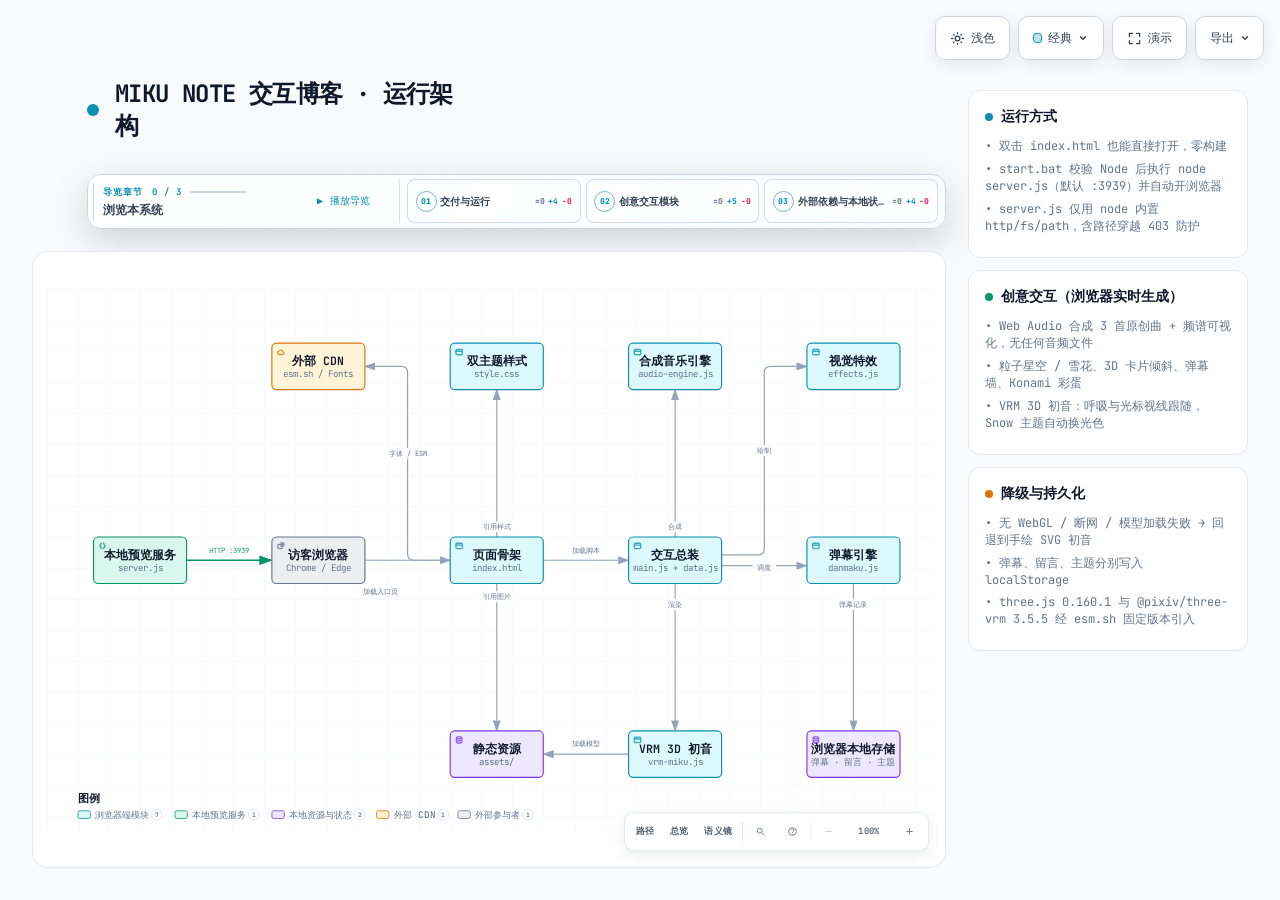
==== commit 2d03bc06: "架构图：改为单屏布局（三张卡片移到右侧栏、撤掉分节磁吸、顶部右移）" ====
--- a/docs/architecture.html
+++ b/docs/architecture.html
@@ -13757,25 +13757,33 @@
     });
   </script>
 
-<style id="reader-width-override">
-  /* 覆盖查看器按高度反推的阅读宽度：整体等比缩到窗口宽度的 0.85 倍（上限 2000px），允许纵向滚动 */
-  html { --archify-reader-width: min(calc((100vw - 64px) * 0.85), 2000px) !important; }
-</style>
-<style id="snap-sections">
-  /* 三段磁吸：导览 / 画布 / 底部卡片，每段各自一屏高，滚动时自动置中 */
-  html { scroll-snap-type: y mandatory; scroll-behavior: smooth; }
-  html.snap-off { scroll-snap-type: none; }
-  .archify-snap {
-    min-height: var(--archify-snap-h, calc(100vh - 64px));
-    display: flex;
-    flex-direction: column;
-    justify-content: center;
-    scroll-snap-align: center;
+<style id="one-screen-layout">
+  /* 单屏布局：左列 = 标题 + 导览栏 + 架构图；右列 = 三张卡片；整页不滚动 */
+  html { --archify-reader-width: none !important; scroll-behavior: smooth; }
+  .container {
+    display: grid !important;
+    grid-template-columns: minmax(0, 1fr) clamp(280px, 21vw, 380px);
+    grid-template-rows: auto auto auto;
+    gap: 10px 22px;
+    max-width: none !important;
+    width: 100%;
+    padding-top: 46px;      /* 给右上角固定工具条让位 */
+    padding-bottom: 0;
+    box-sizing: border-box;
+    align-content: start;
   }
-  @media print { html { scroll-snap-type: none; } .archify-snap { min-height: 0; } }
+  .container > .header { grid-column: 1; grid-row: 1; margin-left: 6%; }
+  .container > #guided-views { grid-column: 1; grid-row: 2; margin-left: 6%; }
+  .container > .diagram-container { grid-column: 1; grid-row: 3; height: var(--archify-panel-h, 70vh); }
+  .container > .diagram-container > svg { width: 100% !important; height: 100% !important; }
+  .container > .cards {
+    grid-column: 2; grid-row: 1 / span 3;
+    display: flex; flex-direction: column; gap: 12px;
+    align-self: start; overflow: visible;
+  }
 </style>
 <script>
-/* zh-ui overlay: chrome translation + diagram font scale. No geometry, no data changes. */
+/* zh-ui + one-screen overlay：只改界面文案、字号与版面，不动图形数据 */
 (() => {
   window.__zhRan = true;
   const FONT_SCALE = 1.35;
@@ -13824,61 +13832,37 @@
       if (out !== n.nodeValue) n.nodeValue = out;
     }
   };
-  let scaled = 0;
   const scaleFonts = () => {
     for (const el of document.querySelectorAll('svg text[font-size]')) {
       if (el.dataset.zhScaled === '1') continue;
       const base = parseFloat(el.getAttribute('font-size'));
       if (!Number.isFinite(base)) continue;
-      // 按原始字号分级：节点标题(11)放大最多；副标题(8.8/9)次之；连线标签(8)受底框限制只能小幅放大
       const SIZE_FACTORS = { 7: 1.15, 8: FONT_SCALE_EDGE, 8.8: FONT_SCALE_SMALL, 9: FONT_SCALE_SMALL, 10: 1.2, 11: FONT_SCALE, 12: 1.2 };
-      const factor = SIZE_FACTORS[base] || FONT_SCALE_EDGE;
-      el.style.fontSize = (base * factor).toFixed(2) + 'px';
+      el.style.fontSize = (base * (SIZE_FACTORS[base] || FONT_SCALE_EDGE)).toFixed(2) + 'px';
       el.dataset.zhScaled = '1';
-      scaled += 1;
-    }
-    return scaled;
+    }
   };
-  const apply = () => { try { translate(document.body); scaleFonts(); } catch (e) {} };
+  // 让整页正好一屏：按实测的面板顶边反推面板高度（= 视口高 − 面板顶边 − 底部内边距）
+  const fitOneScreen = () => {
+    const shell = document.querySelector('.container');
+    const panel = shell && shell.querySelector('.diagram-container');
+    if (!shell || !panel) return;
+    const bcs = getComputedStyle(document.body);
+    const padBottom = parseFloat(bcs.paddingBottom) || 0;
+    const top = panel.getBoundingClientRect().top + window.scrollY;
+    const h = Math.round(innerHeight - top - padBottom);
+    shell.style.setProperty('--archify-panel-h', Math.max(320, h) + 'px');
+  };
+  const apply = () => { try { translate(document.body); scaleFonts(); fitOneScreen(); } catch (e) {} };
   let queued = false;
   const schedule = () => { if (queued) return; queued = true; setTimeout(() => { queued = false; apply(); }, 120); };
-  // ---- 三段磁吸：把 导览 / 画布 / 卡片 各自包成一屏 ----
-  const applySnapHeight = () => {
-    const cs = getComputedStyle(document.body);
-    const pad = parseFloat(cs.paddingTop || '0') + parseFloat(cs.paddingBottom || '0');
-    document.documentElement.style.setProperty('--archify-snap-h', Math.max(320, innerHeight - pad) + 'px');
-  };
-  const setupSnap = () => {
-    if (document.querySelector('.archify-snap')) { applySnapHeight(); return; }
-    const shell = document.querySelector('.container');
-    if (!shell) return;
-    const header = shell.querySelector('.header');
-    const guided = shell.querySelector('#guided-views');
-    const panel = shell.querySelector('.diagram-container');
-    const cards = shell.querySelector('.cards');
-    if (!header || !panel || !cards) return;
-    const wrap = (name, els) => {
-      const list = els.filter(Boolean);
-      const section = document.createElement('section');
-      section.className = 'archify-snap archify-snap-' + name;
-      section.dataset.snapPart = name;
-      list[0].parentNode.insertBefore(section, list[0]);
-      for (const el of list) section.appendChild(el);
-      return section;
-    };
-    wrap('guide', [header, guided]);
-    wrap('canvas', [panel]);
-    wrap('cards', [cards]);
-    applySnapHeight();
-    addEventListener('resize', applySnapHeight);
-  };
   const start = () => {
     apply();
-    setupSnap();
     new MutationObserver(schedule).observe(document.body, { childList: true, subtree: true, characterData: true });
     for (const ms of [200, 600, 1200, 2000, 3500, 6000]) setTimeout(apply, ms);
     const timer = setInterval(apply, 700);
     setTimeout(() => clearInterval(timer), 12000);
+    addEventListener('resize', apply);
     document.addEventListener('visibilitychange', apply);
     document.addEventListener('click', () => setTimeout(apply, 60), true);
   };
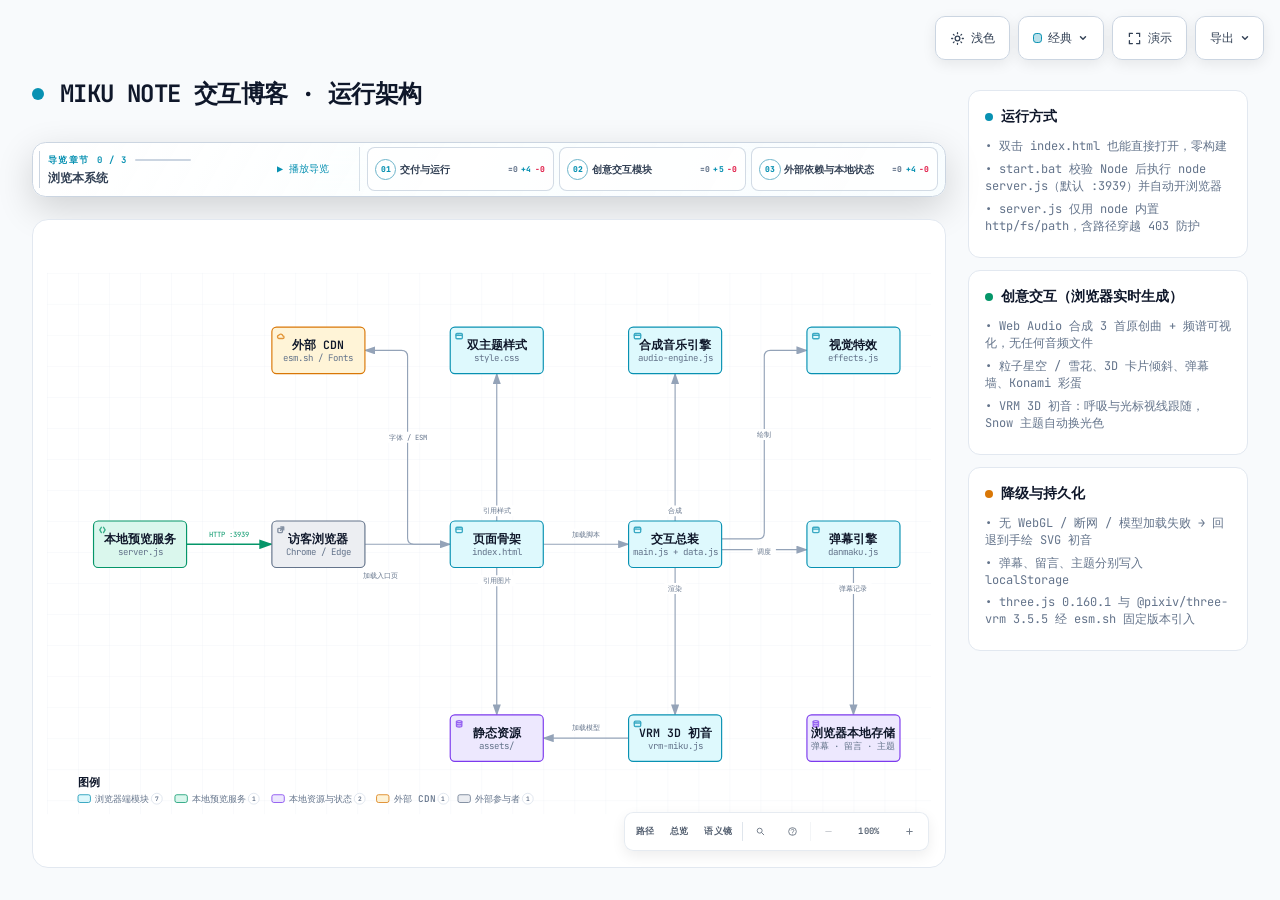
==== commit e58e0ea1: "架构图：标题与导览栏左边缘与画布对齐（撤销上轮的右移偏移）" ====
--- a/docs/architecture.html
+++ b/docs/architecture.html
@@ -13772,8 +13772,8 @@
     box-sizing: border-box;
     align-content: start;
   }
-  .container > .header { grid-column: 1; grid-row: 1; margin-left: 6%; }
-  .container > #guided-views { grid-column: 1; grid-row: 2; margin-left: 6%; }
+  .container > .header { grid-column: 1; grid-row: 1; margin-left: 0; }
+  .container > #guided-views { grid-column: 1; grid-row: 2; margin-left: 0; }
   .container > .diagram-container { grid-column: 1; grid-row: 3; height: var(--archify-panel-h, 70vh); }
   .container > .diagram-container > svg { width: 100% !important; height: 100% !important; }
   .container > .cards {
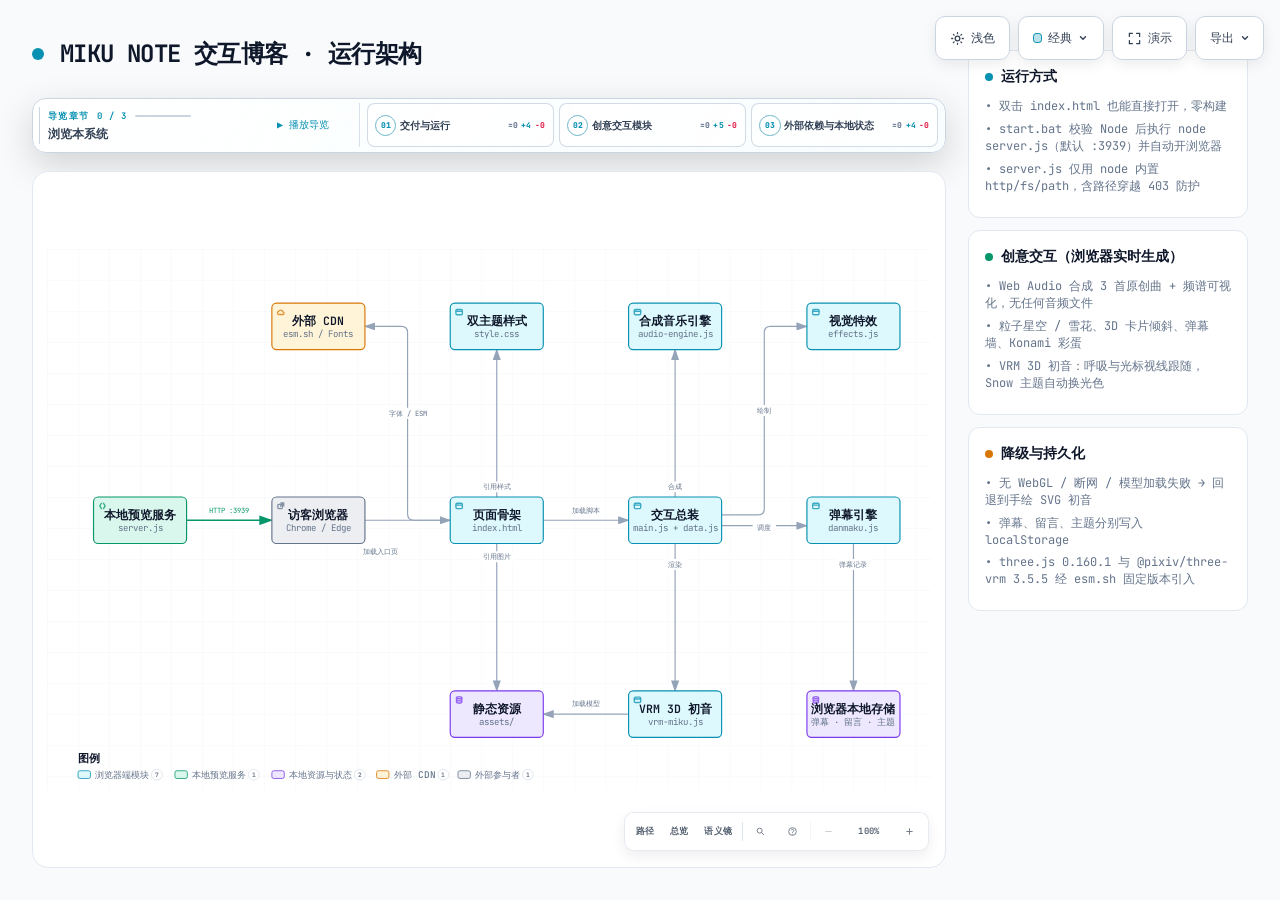
==== commit 06b53188: "架构图：标题置顶、压缩顶部留白与行距，画布加高约 5.8%" ====
--- a/docs/architecture.html
+++ b/docs/architecture.html
@@ -13764,10 +13764,10 @@
     display: grid !important;
     grid-template-columns: minmax(0, 1fr) clamp(280px, 21vw, 380px);
     grid-template-rows: auto auto auto;
-    gap: 10px 22px;
+    gap: 6px 22px;
     max-width: none !important;
     width: 100%;
-    padding-top: 46px;      /* 给右上角固定工具条让位 */
+    padding-top: 6px;   /* 标题置顶：只留一点点呼吸空间 */
     padding-bottom: 0;
     box-sizing: border-box;
     align-content: start;
